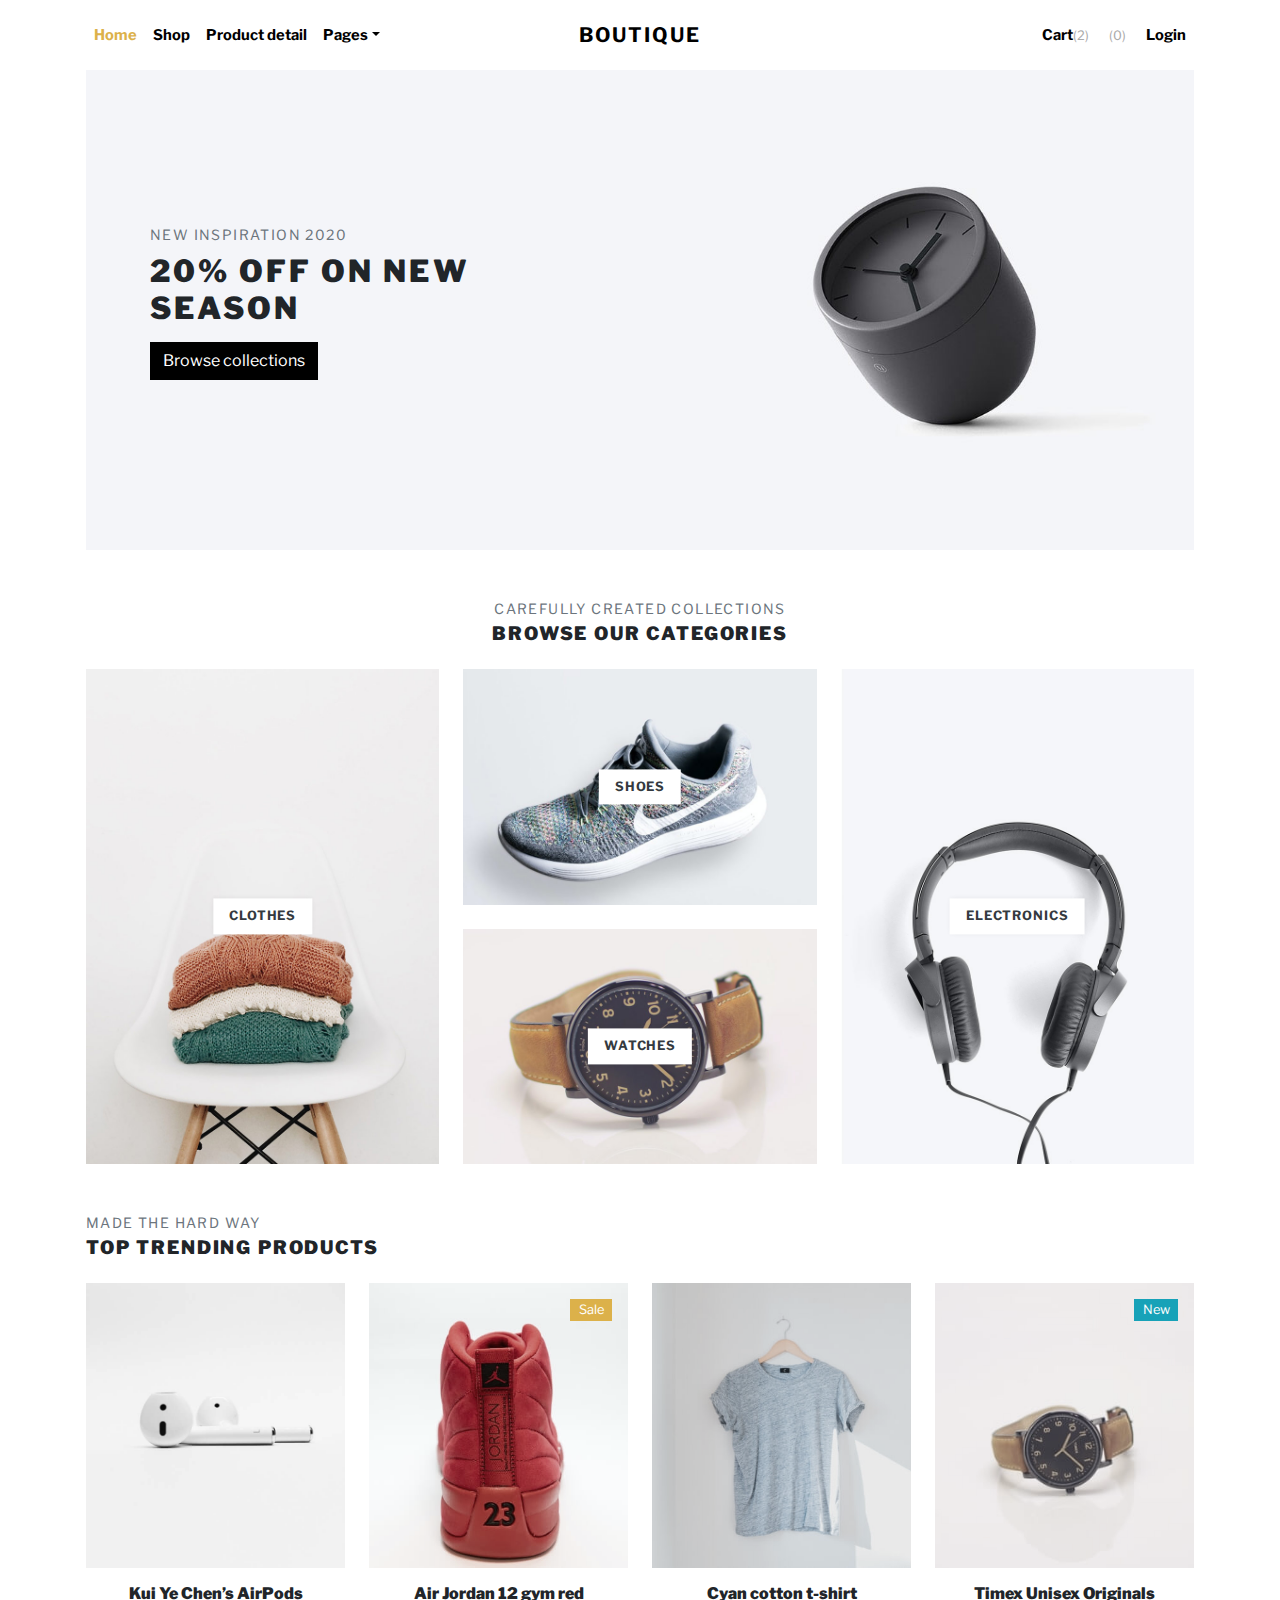
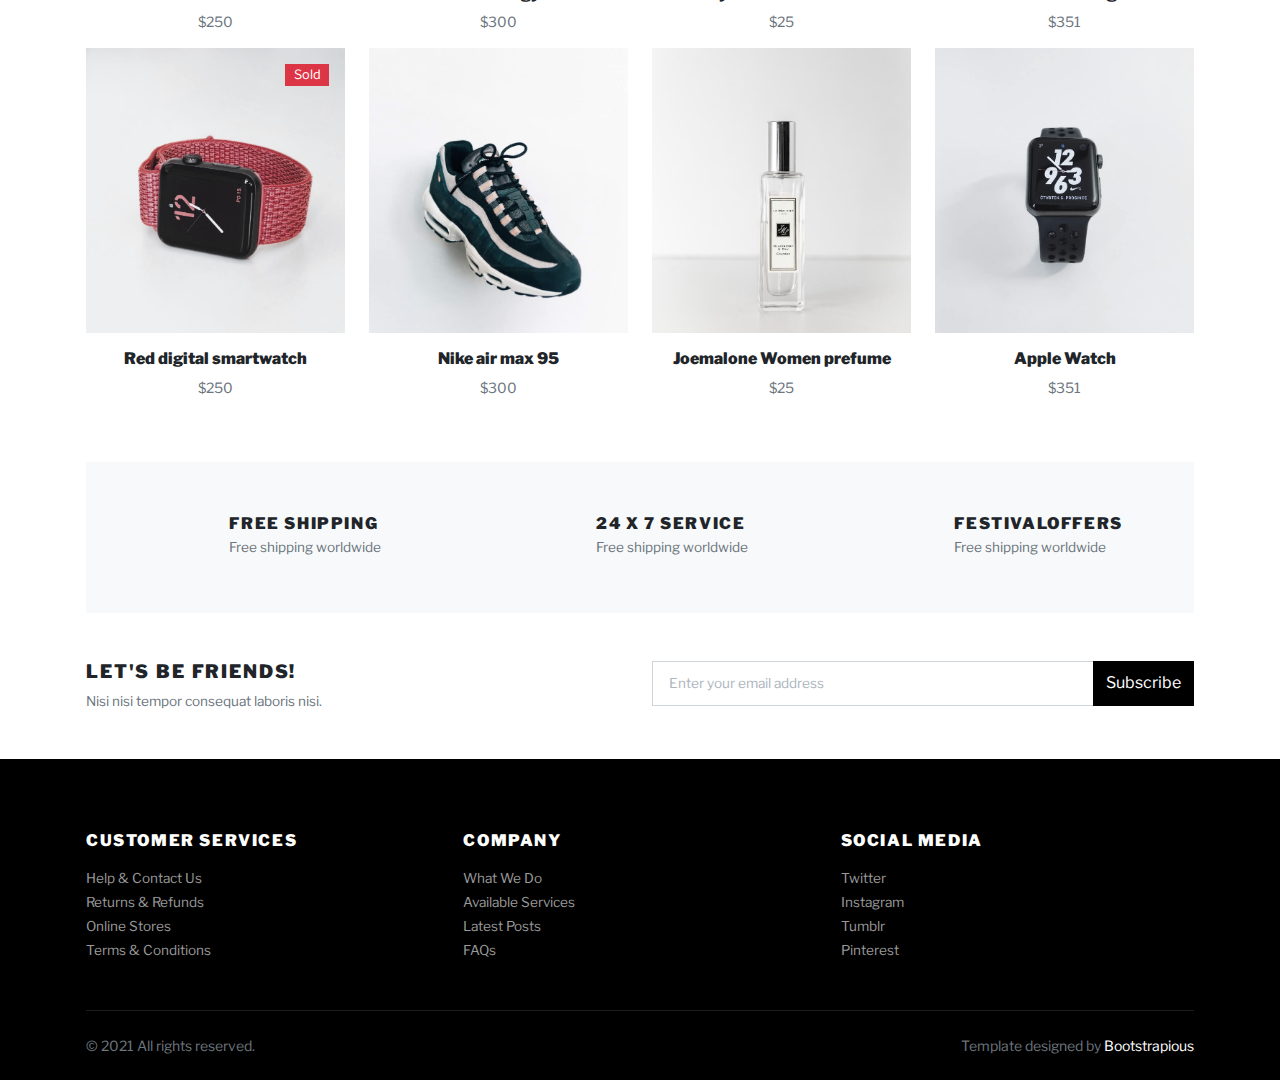
==== Template/distribution/index.html @ 7795108a "add templates" ====
<!DOCTYPE html>
<html>
  <head>
    <meta charset="utf-8">
    <meta http-equiv="X-UA-Compatible" content="IE=edge">
    <title>Boutique | Ecommerce bootstrap template</title>
    <meta name="description" content="">
    <meta name="viewport" content="width=device-width, initial-scale=1">
    <meta name="robots" content="all,follow">
    <!-- gLightbox gallery-->
    <link rel="stylesheet" href="vendor/glightbox/css/glightbox.min.css">
    <!-- Range slider-->
    <link rel="stylesheet" href="vendor/nouislider/nouislider.min.css">
    <!-- Choices CSS-->
    <link rel="stylesheet" href="vendor/choices.js/public/assets/styles/choices.min.css">
    <!-- Swiper slider-->
    <link rel="stylesheet" href="vendor/swiper/swiper-bundle.min.css">
    <!-- Google fonts-->
    <link rel="stylesheet" href="https://fonts.googleapis.com/css2?family=Libre+Franklin:wght@300;400;700&amp;display=swap">
    <link rel="stylesheet" href="https://fonts.googleapis.com/css2?family=Martel+Sans:wght@300;400;800&amp;display=swap">
    <!-- theme stylesheet-->
    <link rel="stylesheet" href="css/style.default.css" id="theme-stylesheet">
    <!-- Custom stylesheet - for your changes-->
    <link rel="stylesheet" href="css/custom.css">
    <!-- Favicon-->
    <link rel="shortcut icon" href="img/favicon.png">
  </head>
  <body>
    <div class="page-holder">
      <!-- navbar-->
      <header class="header bg-white">
        <div class="container px-lg-3">
          <nav class="navbar navbar-expand-lg navbar-light py-3 px-lg-0"><a class="navbar-brand" href="index.html"><span class="fw-bold text-uppercase text-dark">Boutique</span></a>
            <button class="navbar-toggler navbar-toggler-end" type="button" data-bs-toggle="collapse" data-bs-target="#navbarSupportedContent" aria-controls="navbarSupportedContent" aria-expanded="false" aria-label="Toggle navigation"><span class="navbar-toggler-icon"></span></button>
            <div class="collapse navbar-collapse" id="navbarSupportedContent">
              <ul class="navbar-nav me-auto">
                <li class="nav-item">
                  <!-- Link--><a class="nav-link active" href="index.html">Home</a>
                </li>
                <li class="nav-item">
                  <!-- Link--><a class="nav-link" href="shop.html">Shop</a>
                </li>
                <li class="nav-item">
                  <!-- Link--><a class="nav-link" href="detail.html">Product detail</a>
                </li>
                <li class="nav-item dropdown"><a class="nav-link dropdown-toggle" id="pagesDropdown" href="#" data-bs-toggle="dropdown" aria-haspopup="true" aria-expanded="false">Pages</a>
                  <div class="dropdown-menu mt-3 shadow-sm" aria-labelledby="pagesDropdown"><a class="dropdown-item border-0 transition-link" href="index.html">Homepage</a><a class="dropdown-item border-0 transition-link" href="shop.html">Category</a><a class="dropdown-item border-0 transition-link" href="detail.html">Product detail</a><a class="dropdown-item border-0 transition-link" href="cart.html">Shopping cart</a><a class="dropdown-item border-0 transition-link" href="checkout.html">Checkout</a></div>
                </li>
              </ul>
              <ul class="navbar-nav ms-auto">               
                <li class="nav-item"><a class="nav-link" href="cart.html"> <i class="fas fa-dolly-flatbed me-1 text-gray"></i>Cart<small class="text-gray fw-normal">(2)</small></a></li>
                <li class="nav-item"><a class="nav-link" href="#!"> <i class="far fa-heart me-1"></i><small class="text-gray fw-normal"> (0)</small></a></li>
                <li class="nav-item"><a class="nav-link" href="#!"> <i class="fas fa-user me-1 text-gray fw-normal"></i>Login</a></li>
              </ul>
            </div>
          </nav>
        </div>
      </header>
      <!--  Modal -->
      <div class="modal fade" id="productView" tabindex="-1">
        <div class="modal-dialog modal-lg modal-dialog-centered">
          <div class="modal-content overflow-hidden border-0">
            <button class="btn-close p-4 position-absolute top-0 end-0 z-index-20 shadow-0" type="button" data-bs-dismiss="modal" aria-label="Close"></button>
            <div class="modal-body p-0">
              <div class="row align-items-stretch">
                <div class="col-lg-6 p-lg-0"><a class="glightbox product-view d-block h-100 bg-cover bg-center" style="background: url(img/product-5.jpg)" href="img/product-5.jpg" data-gallery="gallery1" data-glightbox="Red digital smartwatch"></a><a class="glightbox d-none" href="img/product-5-alt-1.jpg" data-gallery="gallery1" data-glightbox="Red digital smartwatch"></a><a class="glightbox d-none" href="img/product-5-alt-2.jpg" data-gallery="gallery1" data-glightbox="Red digital smartwatch"></a></div>
                <div class="col-lg-6">
                  <div class="p-4 my-md-4">
                    <ul class="list-inline mb-2">
                      <li class="list-inline-item m-0"><i class="fas fa-star small text-warning"></i></li>
                      <li class="list-inline-item m-0 1"><i class="fas fa-star small text-warning"></i></li>
                      <li class="list-inline-item m-0 2"><i class="fas fa-star small text-warning"></i></li>
                      <li class="list-inline-item m-0 3"><i class="fas fa-star small text-warning"></i></li>
                      <li class="list-inline-item m-0 4"><i class="fas fa-star small text-warning"></i></li>
                    </ul>
                    <h2 class="h4">Red digital smartwatch</h2>
                    <p class="text-muted">$250</p>
                    <p class="text-sm mb-4">Lorem ipsum dolor sit amet, consectetur adipiscing elit. In ut ullamcorper leo, eget euismod orci. Cum sociis natoque penatibus et magnis dis parturient montes nascetur ridiculus mus. Vestibulum ultricies aliquam convallis.</p>
                    <div class="row align-items-stretch mb-4 gx-0">
                      <div class="col-sm-7">
                        <div class="border d-flex align-items-center justify-content-between py-1 px-3"><span class="small text-uppercase text-gray mr-4 no-select">Quantity</span>
                          <div class="quantity">
                            <button class="dec-btn p-0"><i class="fas fa-caret-left"></i></button>
                            <input class="form-control border-0 shadow-0 p-0" type="text" value="1">
                            <button class="inc-btn p-0"><i class="fas fa-caret-right"></i></button>
                          </div>
                        </div>
                      </div>
                      <div class="col-sm-5"><a class="btn btn-dark btn-sm w-100 h-100 d-flex align-items-center justify-content-center px-0" href="cart.html">Add to cart</a></div>
                    </div><a class="btn btn-link text-dark text-decoration-none p-0" href="#!"><i class="far fa-heart me-2"></i>Add to wish list</a>
                  </div>
                </div>
              </div>
            </div>
          </div>
        </div>
      </div>
      <!-- HERO SECTION-->
      <div class="container">
        <section class="hero pb-3 bg-cover bg-center d-flex align-items-center" style="background: url(img/hero-banner-alt.jpg)">
          <div class="container py-5">
            <div class="row px-4 px-lg-5">
              <div class="col-lg-6">
                <p class="text-muted small text-uppercase mb-2">New Inspiration 2020</p>
                <h1 class="h2 text-uppercase mb-3">20% off on new season</h1><a class="btn btn-dark" href="shop.html">Browse collections</a>
              </div>
            </div>
          </div>
        </section>
        <!-- CATEGORIES SECTION-->
        <section class="pt-5">
          <header class="text-center">
            <p class="small text-muted small text-uppercase mb-1">Carefully created collections</p>
            <h2 class="h5 text-uppercase mb-4">Browse our categories</h2>
          </header>
          <div class="row">
            <div class="col-md-4"><a class="category-item" href="shop.html"><img class="img-fluid" src="img/cat-img-1.jpg" alt=""/><strong class="category-item-title">Clothes</strong></a>
            </div>
            <div class="col-md-4"><a class="category-item mb-4" href="shop.html"><img class="img-fluid" src="img/cat-img-2.jpg" alt=""/><strong class="category-item-title">Shoes</strong></a><a class="category-item" href="shop.html"><img class="img-fluid" src="img/cat-img-3.jpg" alt=""/><strong class="category-item-title">Watches</strong></a>
            </div>
            <div class="col-md-4"><a class="category-item" href="shop.html"><img class="img-fluid" src="img/cat-img-4.jpg" alt=""/><strong class="category-item-title">Electronics</strong></a>
            </div>
          </div>
        </section>
        <!-- TRENDING PRODUCTS-->
        <section class="py-5">
          <header>
            <p class="small text-muted small text-uppercase mb-1">Made the hard way</p>
            <h2 class="h5 text-uppercase mb-4">Top trending products</h2>
          </header>
          <div class="row">
            <!-- PRODUCT-->
            <div class="col-xl-3 col-lg-4 col-sm-6">
              <div class="product text-center">
                <div class="position-relative mb-3">
                  <div class="badge text-white bg-"></div><a class="d-block" href="detail.html"><img class="img-fluid w-100" src="img/product-1.jpg" alt="..."></a>
                  <div class="product-overlay">
                    <ul class="mb-0 list-inline">
                      <li class="list-inline-item m-0 p-0"><a class="btn btn-sm btn-outline-dark" href="#!"><i class="far fa-heart"></i></a></li>
                      <li class="list-inline-item m-0 p-0"><a class="btn btn-sm btn-dark" href="cart.html">Add to cart</a></li>
                      <li class="list-inline-item me-0"><a class="btn btn-sm btn-outline-dark" href="#productView" data-bs-toggle="modal"><i class="fas fa-expand"></i></a></li>
                    </ul>
                  </div>
                </div>
                <h6> <a class="reset-anchor" href="detail.html">Kui Ye Chen’s AirPods</a></h6>
                <p class="small text-muted">$250</p>
              </div>
            </div>
            <!-- PRODUCT-->
            <div class="col-xl-3 col-lg-4 col-sm-6">
              <div class="product text-center">
                <div class="position-relative mb-3">
                  <div class="badge text-white bg-primary">Sale</div><a class="d-block" href="detail.html"><img class="img-fluid w-100" src="img/product-2.jpg" alt="..."></a>
                  <div class="product-overlay">
                    <ul class="mb-0 list-inline">
                      <li class="list-inline-item m-0 p-0"><a class="btn btn-sm btn-outline-dark" href="#!"><i class="far fa-heart"></i></a></li>
                      <li class="list-inline-item m-0 p-0"><a class="btn btn-sm btn-dark" href="cart.html">Add to cart</a></li>
                      <li class="list-inline-item me-0"><a class="btn btn-sm btn-outline-dark" href="#productView" data-bs-toggle="modal"><i class="fas fa-expand"></i></a></li>
                    </ul>
                  </div>
                </div>
                <h6> <a class="reset-anchor" href="detail.html">Air Jordan 12 gym red</a></h6>
                <p class="small text-muted">$300</p>
              </div>
            </div>
            <!-- PRODUCT-->
            <div class="col-xl-3 col-lg-4 col-sm-6">
              <div class="product text-center">
                <div class="position-relative mb-3">
                  <div class="badge text-white bg-"></div><a class="d-block" href="detail.html"><img class="img-fluid w-100" src="img/product-3.jpg" alt="..."></a>
                  <div class="product-overlay">
                    <ul class="mb-0 list-inline">
                      <li class="list-inline-item m-0 p-0"><a class="btn btn-sm btn-outline-dark" href="#!"><i class="far fa-heart"></i></a></li>
                      <li class="list-inline-item m-0 p-0"><a class="btn btn-sm btn-dark" href="cart.html">Add to cart</a></li>
                      <li class="list-inline-item me-0"><a class="btn btn-sm btn-outline-dark" href="#productView" data-bs-toggle="modal"><i class="fas fa-expand"></i></a></li>
                    </ul>
                  </div>
                </div>
                <h6> <a class="reset-anchor" href="detail.html">Cyan cotton t-shirt</a></h6>
                <p class="small text-muted">$25</p>
              </div>
            </div>
            <!-- PRODUCT-->
            <div class="col-xl-3 col-lg-4 col-sm-6">
              <div class="product text-center">
                <div class="position-relative mb-3">
                  <div class="badge text-white bg-info">New</div><a class="d-block" href="detail.html"><img class="img-fluid w-100" src="img/product-4.jpg" alt="..."></a>
                  <div class="product-overlay">
                    <ul class="mb-0 list-inline">
                      <li class="list-inline-item m-0 p-0"><a class="btn btn-sm btn-outline-dark" href="#!"><i class="far fa-heart"></i></a></li>
                      <li class="list-inline-item m-0 p-0"><a class="btn btn-sm btn-dark" href="cart.html">Add to cart</a></li>
                      <li class="list-inline-item me-0"><a class="btn btn-sm btn-outline-dark" href="#productView" data-bs-toggle="modal"><i class="fas fa-expand"></i></a></li>
                    </ul>
                  </div>
                </div>
                <h6> <a class="reset-anchor" href="detail.html">Timex Unisex Originals</a></h6>
                <p class="small text-muted">$351</p>
              </div>
            </div>
            <!-- PRODUCT-->
            <div class="col-xl-3 col-lg-4 col-sm-6">
              <div class="product text-center">
                <div class="position-relative mb-3">
                  <div class="badge text-white bg-danger">Sold</div><a class="d-block" href="detail.html"><img class="img-fluid w-100" src="img/product-5.jpg" alt="..."></a>
                  <div class="product-overlay">
                    <ul class="mb-0 list-inline">
                      <li class="list-inline-item m-0 p-0"><a class="btn btn-sm btn-outline-dark" href="#!"><i class="far fa-heart"></i></a></li>
                      <li class="list-inline-item m-0 p-0"><a class="btn btn-sm btn-dark" href="cart.html">Add to cart</a></li>
                      <li class="list-inline-item me-0"><a class="btn btn-sm btn-outline-dark" href="#productView" data-bs-toggle="modal"><i class="fas fa-expand"></i></a></li>
                    </ul>
                  </div>
                </div>
                <h6> <a class="reset-anchor" href="detail.html">Red digital smartwatch</a></h6>
                <p class="small text-muted">$250</p>
              </div>
            </div>
            <!-- PRODUCT-->
            <div class="col-xl-3 col-lg-4 col-sm-6">
              <div class="product text-center">
                <div class="position-relative mb-3">
                  <div class="badge text-white bg-"></div><a class="d-block" href="detail.html"><img class="img-fluid w-100" src="img/product-6.jpg" alt="..."></a>
                  <div class="product-overlay">
                    <ul class="mb-0 list-inline">
                      <li class="list-inline-item m-0 p-0"><a class="btn btn-sm btn-outline-dark" href="#!"><i class="far fa-heart"></i></a></li>
                      <li class="list-inline-item m-0 p-0"><a class="btn btn-sm btn-dark" href="cart.html">Add to cart</a></li>
                      <li class="list-inline-item me-0"><a class="btn btn-sm btn-outline-dark" href="#productView" data-bs-toggle="modal"><i class="fas fa-expand"></i></a></li>
                    </ul>
                  </div>
                </div>
                <h6> <a class="reset-anchor" href="detail.html">Nike air max 95</a></h6>
                <p class="small text-muted">$300</p>
              </div>
            </div>
            <!-- PRODUCT-->
            <div class="col-xl-3 col-lg-4 col-sm-6">
              <div class="product text-center">
                <div class="position-relative mb-3">
                  <div class="badge text-white bg-"></div><a class="d-block" href="detail.html"><img class="img-fluid w-100" src="img/product-7.jpg" alt="..."></a>
                  <div class="product-overlay">
                    <ul class="mb-0 list-inline">
                      <li class="list-inline-item m-0 p-0"><a class="btn btn-sm btn-outline-dark" href="#!"><i class="far fa-heart"></i></a></li>
                      <li class="list-inline-item m-0 p-0"><a class="btn btn-sm btn-dark" href="cart.html">Add to cart</a></li>
                      <li class="list-inline-item me-0"><a class="btn btn-sm btn-outline-dark" href="#productView" data-bs-toggle="modal"><i class="fas fa-expand"></i></a></li>
                    </ul>
                  </div>
                </div>
                <h6> <a class="reset-anchor" href="detail.html">Joemalone Women prefume</a></h6>
                <p class="small text-muted">$25</p>
              </div>
            </div>
            <!-- PRODUCT-->
            <div class="col-xl-3 col-lg-4 col-sm-6">
              <div class="product text-center">
                <div class="position-relative mb-3">
                  <div class="badge text-white bg-"></div><a class="d-block" href="detail.html"><img class="img-fluid w-100" src="img/product-8.jpg" alt="..."></a>
                  <div class="product-overlay">
                    <ul class="mb-0 list-inline">
                      <li class="list-inline-item m-0 p-0"><a class="btn btn-sm btn-outline-dark" href="#!"><i class="far fa-heart"></i></a></li>
                      <li class="list-inline-item m-0 p-0"><a class="btn btn-sm btn-dark" href="cart.html">Add to cart</a></li>
                      <li class="list-inline-item me-0"><a class="btn btn-sm btn-outline-dark" href="#productView" data-bs-toggle="modal"><i class="fas fa-expand"></i></a></li>
                    </ul>
                  </div>
                </div>
                <h6> <a class="reset-anchor" href="detail.html">Apple Watch</a></h6>
                <p class="small text-muted">$351</p>
              </div>
            </div>
          </div>
        </section>
        <!-- SERVICES-->
        <section class="py-5 bg-light">
          <div class="container">
            <div class="row text-center gy-3">
              <div class="col-lg-4">
                <div class="d-inline-block">
                  <div class="d-flex align-items-end">
                    <svg class="svg-icon svg-icon-big svg-icon-light">
                      <use xlink:href="#delivery-time-1"> </use>
                    </svg>
                    <div class="text-start ms-3">
                      <h6 class="text-uppercase mb-1">Free shipping</h6>
                      <p class="text-sm mb-0 text-muted">Free shipping worldwide</p>
                    </div>
                  </div>
                </div>
              </div>
              <div class="col-lg-4">
                <div class="d-inline-block">
                  <div class="d-flex align-items-end">
                    <svg class="svg-icon svg-icon-big svg-icon-light">
                      <use xlink:href="#helpline-24h-1"> </use>
                    </svg>
                    <div class="text-start ms-3">
                      <h6 class="text-uppercase mb-1">24 x 7 service</h6>
                      <p class="text-sm mb-0 text-muted">Free shipping worldwide</p>
                    </div>
                  </div>
                </div>
              </div>
              <div class="col-lg-4">
                <div class="d-inline-block">
                  <div class="d-flex align-items-end">
                    <svg class="svg-icon svg-icon-big svg-icon-light">
                      <use xlink:href="#label-tag-1"> </use>
                    </svg>
                    <div class="text-start ms-3">
                      <h6 class="text-uppercase mb-1">Festivaloffers</h6>
                      <p class="text-sm mb-0 text-muted">Free shipping worldwide</p>
                    </div>
                  </div>
                </div>
              </div>
            </div>
          </div>
        </section>
        <!-- NEWSLETTER-->
        <section class="py-5">
          <div class="container p-0">
            <div class="row gy-3">
              <div class="col-lg-6">
                <h5 class="text-uppercase">Let's be friends!</h5>
                <p class="text-sm text-muted mb-0">Nisi nisi tempor consequat laboris nisi.</p>
              </div>
              <div class="col-lg-6">
                <form action="#">
                  <div class="input-group">
                    <input class="form-control form-control-lg" type="email" placeholder="Enter your email address" aria-describedby="button-addon2">
                    <button class="btn btn-dark" id="button-addon2" type="submit">Subscribe</button>
                  </div>
                </form>
              </div>
            </div>
          </div>
        </section>
      </div>
      <footer class="bg-dark text-white">
        <div class="container py-4">
          <div class="row py-5">
            <div class="col-md-4 mb-3 mb-md-0">
              <h6 class="text-uppercase mb-3">Customer services</h6>
              <ul class="list-unstyled mb-0">
                <li><a class="footer-link" href="#!">Help &amp; Contact Us</a></li>
                <li><a class="footer-link" href="#!">Returns &amp; Refunds</a></li>
                <li><a class="footer-link" href="#!">Online Stores</a></li>
                <li><a class="footer-link" href="#!">Terms &amp; Conditions</a></li>
              </ul>
            </div>
            <div class="col-md-4 mb-3 mb-md-0">
              <h6 class="text-uppercase mb-3">Company</h6>
              <ul class="list-unstyled mb-0">
                <li><a class="footer-link" href="#!">What We Do</a></li>
                <li><a class="footer-link" href="#!">Available Services</a></li>
                <li><a class="footer-link" href="#!">Latest Posts</a></li>
                <li><a class="footer-link" href="#!">FAQs</a></li>
              </ul>
            </div>
            <div class="col-md-4">
              <h6 class="text-uppercase mb-3">Social media</h6>
              <ul class="list-unstyled mb-0">
                <li><a class="footer-link" href="#!">Twitter</a></li>
                <li><a class="footer-link" href="#!">Instagram</a></li>
                <li><a class="footer-link" href="#!">Tumblr</a></li>
                <li><a class="footer-link" href="#!">Pinterest</a></li>
              </ul>
            </div>
          </div>
          <div class="border-top pt-4" style="border-color: #1d1d1d !important">
            <div class="row">
              <div class="col-md-6 text-center text-md-start">
                <p class="small text-muted mb-0">&copy; 2021 All rights reserved.</p>
              </div>
              <div class="col-md-6 text-center text-md-end">
                <p class="small text-muted mb-0">Template designed by <a class="text-white reset-anchor" href="https://bootstrapious.com/p/boutique-bootstrap-e-commerce-template">Bootstrapious</a></p>
                <!-- If you want to remove the backlink, please purchase the Attribution-Free License. See details in readme.txt or license.txt. Thanks!-->
              </div>
            </div>
          </div>
        </div>
      </footer>
      <!-- JavaScript files-->
      <script src="vendor/bootstrap/js/bootstrap.bundle.min.js"></script>
      <script src="vendor/glightbox/js/glightbox.min.js"></script>
      <script src="vendor/nouislider/nouislider.min.js"></script>
      <script src="vendor/swiper/swiper-bundle.min.js"></script>
      <script src="vendor/choices.js/public/assets/scripts/choices.min.js"></script>
      <script src="js/front.js"></script>
      <script>
        // ------------------------------------------------------- //
        //   Inject SVG Sprite - 
        //   see more here 
        //   https://css-tricks.com/ajaxing-svg-sprite/
        // ------------------------------------------------------ //
        function injectSvgSprite(path) {
        
            var ajax = new XMLHttpRequest();
            ajax.open("GET", path, true);
            ajax.send();
            ajax.onload = function(e) {
            var div = document.createElement("div");
            div.className = 'd-none';
            div.innerHTML = ajax.responseText;
            document.body.insertBefore(div, document.body.childNodes[0]);
            }
        }
        // this is set to BootstrapTemple website as you cannot 
        // inject local SVG sprite (using only 'icons/orion-svg-sprite.svg' path)
        // while using file:// protocol
        // pls don't forget to change to your domain :)
        injectSvgSprite('https://bootstraptemple.com/files/icons/orion-svg-sprite.svg'); 
        
      </script>
      <!-- FontAwesome CSS - loading as last, so it doesn't block rendering-->
      <link rel="stylesheet" href="https://use.fontawesome.com/releases/v5.7.1/css/all.css" integrity="sha384-fnmOCqbTlWIlj8LyTjo7mOUStjsKC4pOpQbqyi7RrhN7udi9RwhKkMHpvLbHG9Sr" crossorigin="anonymous">
    </div>
  </body>
</html>
---- Template/distribution/vendor/nouislider/nouislider.min.css ----
.noUi-target,.noUi-target *{-webkit-touch-callout:none;-webkit-tap-highlight-color:transparent;-webkit-user-select:none;-ms-touch-action:none;touch-action:none;-ms-user-select:none;-moz-user-select:none;user-select:none;-moz-box-sizing:border-box;box-sizing:border-box}.noUi-target{position:relative}.noUi-base,.noUi-connects{width:100%;height:100%;position:relative;z-index:1}.noUi-connects{overflow:hidden;z-index:0}.noUi-connect,.noUi-origin{will-change:transform;position:absolute;z-index:1;top:0;right:0;height:100%;width:100%;-ms-transform-origin:0 0;-webkit-transform-origin:0 0;-webkit-transform-style:preserve-3d;transform-origin:0 0;transform-style:flat}.noUi-txt-dir-rtl.noUi-horizontal .noUi-origin{left:0;right:auto}.noUi-vertical .noUi-origin{top:-100%;width:0}.noUi-horizontal .noUi-origin{height:0}.noUi-handle{-webkit-backface-visibility:hidden;backface-visibility:hidden;position:absolute}.noUi-touch-area{height:100%;width:100%}.noUi-state-tap .noUi-connect,.noUi-state-tap .noUi-origin{-webkit-transition:transform .3s;transition:transform .3s}.noUi-state-drag *{cursor:inherit!important}.noUi-horizontal{height:18px}.noUi-horizontal .noUi-handle{width:34px;height:28px;right:-17px;top:-6px}.noUi-vertical{width:18px}.noUi-vertical .noUi-handle{width:28px;height:34px;right:-6px;bottom:-17px}.noUi-txt-dir-rtl.noUi-horizontal .noUi-handle{left:-17px;right:auto}.noUi-target{background:#FAFAFA;border-radius:4px;border:1px solid #D3D3D3;box-shadow:inset 0 1px 1px #F0F0F0,0 3px 6px -5px #BBB}.noUi-connects{border-radius:3px}.noUi-connect{background:#3FB8AF}.noUi-draggable{cursor:ew-resize}.noUi-vertical .noUi-draggable{cursor:ns-resize}.noUi-handle{border:1px solid #D9D9D9;border-radius:3px;background:#FFF;cursor:default;box-shadow:inset 0 0 1px #FFF,inset 0 1px 7px #EBEBEB,0 3px 6px -3px #BBB}.noUi-active{box-shadow:inset 0 0 1px #FFF,inset 0 1px 7px #DDD,0 3px 6px -3px #BBB}.noUi-handle:after,.noUi-handle:before{content:"";display:block;position:absolute;height:14px;width:1px;background:#E8E7E6;left:14px;top:6px}.noUi-handle:after{left:17px}.noUi-vertical .noUi-handle:after,.noUi-vertical .noUi-handle:before{width:14px;height:1px;left:6px;top:14px}.noUi-vertical .noUi-handle:after{top:17px}[disabled] .noUi-connect{background:#B8B8B8}[disabled] .noUi-handle,[disabled].noUi-handle,[disabled].noUi-target{cursor:not-allowed}.noUi-pips,.noUi-pips *{-moz-box-sizing:border-box;box-sizing:border-box}.noUi-pips{position:absolute;color:#999}.noUi-value{position:absolute;white-space:nowrap;text-align:center}.noUi-value-sub{color:#ccc;font-size:10px}.noUi-marker{position:absolute;background:#CCC}.noUi-marker-sub{background:#AAA}.noUi-marker-large{background:#AAA}.noUi-pips-horizontal{padding:10px 0;height:80px;top:100%;left:0;width:100%}.noUi-value-horizontal{-webkit-transform:translate(-50%,50%);transform:translate(-50%,50%)}.noUi-rtl .noUi-value-horizontal{-webkit-transform:translate(50%,50%);transform:translate(50%,50%)}.noUi-marker-horizontal.noUi-marker{margin-left:-1px;width:2px;height:5px}.noUi-marker-horizontal.noUi-marker-sub{height:10px}.noUi-marker-horizontal.noUi-marker-large{height:15px}.noUi-pips-vertical{padding:0 10px;height:100%;top:0;left:100%}.noUi-value-vertical{-webkit-transform:translate(0,-50%);transform:translate(0,-50%);padding-left:25px}.noUi-rtl .noUi-value-vertical{-webkit-transform:translate(0,50%);transform:translate(0,50%)}.noUi-marker-vertical.noUi-marker{width:5px;height:2px;margin-top:-1px}.noUi-marker-vertical.noUi-marker-sub{width:10px}.noUi-marker-vertical.noUi-marker-large{width:15px}.noUi-tooltip{display:block;position:absolute;border:1px solid #D9D9D9;border-radius:3px;background:#fff;color:#000;padding:5px;text-align:center;white-space:nowrap}.noUi-horizontal .noUi-tooltip{-webkit-transform:translate(-50%,0);transform:translate(-50%,0);left:50%;bottom:120%}.noUi-vertical .noUi-tooltip{-webkit-transform:translate(0,-50%);transform:translate(0,-50%);top:50%;right:120%}.noUi-horizontal .noUi-origin>.noUi-tooltip{-webkit-transform:translate(50%,0);transform:translate(50%,0);left:auto;bottom:10px}.noUi-vertical .noUi-origin>.noUi-tooltip{-webkit-transform:translate(0,-18px);transform:translate(0,-18px);top:auto;right:28px}
---- Template/distribution/vendor/choices.js/public/assets/styles/choices.min.css ----
.choices{position:relative;margin-bottom:24px;font-size:16px}.choices:focus{outline:0}.choices:last-child{margin-bottom:0}.choices.is-disabled .choices__inner,.choices.is-disabled .choices__input{background-color:#eaeaea;cursor:not-allowed;-webkit-user-select:none;-ms-user-select:none;user-select:none}.choices.is-disabled .choices__item{cursor:not-allowed}.choices [hidden]{display:none!important}.choices[data-type*=select-one]{cursor:pointer}.choices[data-type*=select-one] .choices__inner{padding-bottom:7.5px}.choices[data-type*=select-one] .choices__input{display:block;width:100%;padding:10px;border-bottom:1px solid #ddd;background-color:#fff;margin:0}.choices[data-type*=select-one] .choices__button{background-image:url([data-uri]);padding:0;background-size:8px;position:absolute;top:50%;right:0;margin-top:-10px;margin-right:25px;height:20px;width:20px;border-radius:10em;opacity:.5}.choices[data-type*=select-one] .choices__button:focus,.choices[data-type*=select-one] .choices__button:hover{opacity:1}.choices[data-type*=select-one] .choices__button:focus{box-shadow:0 0 0 2px #00bcd4}.choices[data-type*=select-one] .choices__item[data-value=''] .choices__button{display:none}.choices[data-type*=select-one]:after{content:'';height:0;width:0;border-style:solid;border-color:#333 transparent transparent;border-width:5px;position:absolute;right:11.5px;top:50%;margin-top:-2.5px;pointer-events:none}.choices[data-type*=select-one].is-open:after{border-color:transparent transparent #333;margin-top:-7.5px}.choices[data-type*=select-one][dir=rtl]:after{left:11.5px;right:auto}.choices[data-type*=select-one][dir=rtl] .choices__button{right:auto;left:0;margin-left:25px;margin-right:0}.choices[data-type*=select-multiple] .choices__inner,.choices[data-type*=text] .choices__inner{cursor:text}.choices[data-type*=select-multiple] .choices__button,.choices[data-type*=text] .choices__button{position:relative;display:inline-block;margin:0 -4px 0 8px;padding-left:16px;border-left:1px solid #008fa1;background-image:url([data-uri]);background-size:8px;width:8px;line-height:1;opacity:.75;border-radius:0}.choices[data-type*=select-multiple] .choices__button:focus,.choices[data-type*=select-multiple] .choices__button:hover,.choices[data-type*=text] .choices__button:focus,.choices[data-type*=text] .choices__button:hover{opacity:1}.choices__inner{display:inline-block;vertical-align:top;width:100%;background-color:#f9f9f9;padding:7.5px 7.5px 3.75px;border:1px solid #ddd;border-radius:2.5px;font-size:14px;min-height:44px;overflow:hidden}.is-focused .choices__inner,.is-open .choices__inner{border-color:#b7b7b7}.is-open .choices__inner{border-radius:2.5px 2.5px 0 0}.is-flipped.is-open .choices__inner{border-radius:0 0 2.5px 2.5px}.choices__list{margin:0;padding-left:0;list-style:none}.choices__list--single{display:inline-block;padding:4px 16px 4px 4px;width:100%}[dir=rtl] .choices__list--single{padding-right:4px;padding-left:16px}.choices__list--single .choices__item{width:100%}.choices__list--multiple{display:inline}.choices__list--multiple .choices__item{display:inline-block;vertical-align:middle;border-radius:20px;padding:4px 10px;font-size:12px;font-weight:500;margin-right:3.75px;margin-bottom:3.75px;background-color:#00bcd4;border:1px solid #00a5bb;color:#fff;word-break:break-all;box-sizing:border-box}.choices__list--multiple .choices__item[data-deletable]{padding-right:5px}[dir=rtl] .choices__list--multiple .choices__item{margin-right:0;margin-left:3.75px}.choices__list--multiple .choices__item.is-highlighted{background-color:#00a5bb;border:1px solid #008fa1}.is-disabled .choices__list--multiple .choices__item{background-color:#aaa;border:1px solid #919191}.choices__list--dropdown{visibility:hidden;z-index:1;position:absolute;width:100%;background-color:#fff;border:1px solid #ddd;top:100%;margin-top:-1px;border-bottom-left-radius:2.5px;border-bottom-right-radius:2.5px;overflow:hidden;word-break:break-all;will-change:visibility}.choices__list--dropdown.is-active{visibility:visible}.is-open .choices__list--dropdown{border-color:#b7b7b7}.is-flipped .choices__list--dropdown{top:auto;bottom:100%;margin-top:0;margin-bottom:-1px;border-radius:.25rem .25rem 0 0}.choices__list--dropdown .choices__list{position:relative;max-height:300px;overflow:auto;-webkit-overflow-scrolling:touch;will-change:scroll-position}.choices__list--dropdown .choices__item{position:relative;padding:10px;font-size:14px}[dir=rtl] .choices__list--dropdown .choices__item{text-align:right}@media (min-width:640px){.choices__list--dropdown .choices__item--selectable{padding-right:100px}.choices__list--dropdown .choices__item--selectable:after{content:attr(data-select-text);font-size:12px;opacity:0;position:absolute;right:10px;top:50%;transform:translateY(-50%)}[dir=rtl] .choices__list--dropdown .choices__item--selectable{text-align:right;padding-left:100px;padding-right:10px}[dir=rtl] .choices__list--dropdown .choices__item--selectable:after{right:auto;left:10px}}.choices__list--dropdown .choices__item--selectable.is-highlighted{background-color:#f2f2f2}.choices__list--dropdown .choices__item--selectable.is-highlighted:after{opacity:.5}.choices__item{cursor:default}.choices__item--selectable{cursor:pointer}.choices__item--disabled{cursor:not-allowed;-webkit-user-select:none;-ms-user-select:none;user-select:none;opacity:.5}.choices__heading{font-weight:600;font-size:12px;padding:10px;border-bottom:1px solid #f7f7f7;color:gray}.choices__button{text-indent:-9999px;-webkit-appearance:none;-moz-appearance:none;appearance:none;border:0;background-color:transparent;background-repeat:no-repeat;background-position:center;cursor:pointer}.choices__button:focus,.choices__input:focus{outline:0}.choices__input{display:inline-block;vertical-align:baseline;background-color:#f9f9f9;font-size:14px;margin-bottom:5px;border:0;border-radius:0;max-width:100%;padding:4px 0 4px 2px}[dir=rtl] .choices__input{padding-right:2px;padding-left:0}.choices__placeholder{opacity:.5}
---- Template/distribution/css/style.default.css ----
/*
=========================================
=========================================

   Boutique | Ecommerce bootstrap template

=========================================
========================================= */
/*!
 * Bootstrap v5.1.3 (https://getbootstrap.com/)
 * Copyright 2011-2021 The Bootstrap Authors
 * Copyright 2011-2021 Twitter, Inc.
 * Licensed under MIT (https://github.com/twbs/bootstrap/blob/main/LICENSE)
 */
:root {
  --bs-blue: #0d6efd;
  --bs-indigo: #6610f2;
  --bs-purple: #6f42c1;
  --bs-pink: #d63384;
  --bs-red: #dc3545;
  --bs-orange: #fd7e14;
  --bs-yellow: #ffc107;
  --bs-green: #28a745;
  --bs-teal: #20c997;
  --bs-cyan: #17a2b8;
  --bs-white: #fff;
  --bs-gray: #6c757d;
  --bs-gray-dark: #343a40;
  --bs-gray-100: #f8f9fa;
  --bs-gray-200: #e9ecef;
  --bs-gray-300: #dee2e6;
  --bs-gray-400: #ced4da;
  --bs-gray-500: #adb5bd;
  --bs-gray-600: #6c757d;
  --bs-gray-700: #495057;
  --bs-gray-800: #343a40;
  --bs-gray-900: #212529;
  --bs-primary: #dcb14a;
  --bs-secondary: #6c757d;
  --bs-success: #28a745;
  --bs-info: #17a2b8;
  --bs-warning: #ffc107;
  --bs-danger: #dc3545;
  --bs-light: #f8f9fa;
  --bs-dark: #000;
  --bs-primary-rgb: 220, 177, 74;
  --bs-secondary-rgb: 108, 117, 125;
  --bs-success-rgb: 40, 167, 69;
  --bs-info-rgb: 23, 162, 184;
  --bs-warning-rgb: 255, 193, 7;
  --bs-danger-rgb: 220, 53, 69;
  --bs-light-rgb: 248, 249, 250;
  --bs-dark-rgb: 0, 0, 0;
  --bs-white-rgb: 255, 255, 255;
  --bs-black-rgb: 0, 0, 0;
  --bs-body-color-rgb: 33, 37, 41;
  --bs-body-bg-rgb: 255, 255, 255;
  --bs-font-sans-serif: "Libre Franklin", sans-serif;
  --bs-font-monospace: SFMono-Regular, Menlo, Monaco, Consolas, "Liberation Mono", "Courier New", monospace;
  --bs-gradient: linear-gradient(180deg, rgba(255, 255, 255, 0.15), rgba(255, 255, 255, 0));
  --bs-body-font-family: var(--bs-font-sans-serif);
  --bs-body-font-size: 1rem;
  --bs-body-font-weight: 400;
  --bs-body-line-height: 1.5;
  --bs-body-color: #212529;
  --bs-body-bg: #fff;
}

*,
*::before,
*::after {
  box-sizing: border-box;
}

@media (prefers-reduced-motion: no-preference) {
  :root {
    scroll-behavior: smooth;
  }
}

body {
  margin: 0;
  font-family: var(--bs-body-font-family);
  font-size: var(--bs-body-font-size);
  font-weight: var(--bs-body-font-weight);
  line-height: var(--bs-body-line-height);
  color: var(--bs-body-color);
  text-align: var(--bs-body-text-align);
  background-color: var(--bs-body-bg);
  -webkit-text-size-adjust: 100%;
  -webkit-tap-highlight-color: rgba(0, 0, 0, 0);
}

hr {
  margin: 1rem 0;
  color: inherit;
  background-color: currentColor;
  border: 0;
  opacity: 0.25;
}

hr:not([size]) {
  height: 1px;
}

h1, .h1, h2, .h2, h3, .h3, h4, .h4, h5, .h5, h6, .h6 {
  margin-top: 0;
  margin-bottom: 0.5rem;
  font-weight: 900;
  line-height: 1.2;
}

h1, .h1 {
  font-size: calc(1.345rem + 1.14vw);
}

@media (min-width: 1200px) {
  h1, .h1 {
    font-size: 2.2rem;
  }
}

h2, .h2 {
  font-size: calc(1.315rem + 0.78vw);
}

@media (min-width: 1200px) {
  h2, .h2 {
    font-size: 1.9rem;
  }
}

h3, .h3 {
  font-size: calc(1.29rem + 0.48vw);
}

@media (min-width: 1200px) {
  h3, .h3 {
    font-size: 1.65rem;
  }
}

h4, .h4 {
  font-size: calc(1.265rem + 0.18vw);
}

@media (min-width: 1200px) {
  h4, .h4 {
    font-size: 1.4rem;
  }
}

h5, .h5 {
  font-size: 1.15rem;
}

h6, .h6 {
  font-size: 1rem;
}

p {
  margin-top: 0;
  margin-bottom: 1rem;
}

abbr[title],
abbr[data-bs-original-title] {
  -webkit-text-decoration: underline dotted;
  text-decoration: underline dotted;
  cursor: help;
  -webkit-text-decoration-skip-ink: none;
  text-decoration-skip-ink: none;
}

address {
  margin-bottom: 1rem;
  font-style: normal;
  line-height: inherit;
}

ol,
ul {
  padding-left: 2rem;
}

ol,
ul,
dl {
  margin-top: 0;
  margin-bottom: 1rem;
}

ol ol,
ul ul,
ol ul,
ul ol {
  margin-bottom: 0;
}

dt {
  font-weight: 700;
}

dd {
  margin-bottom: .5rem;
  margin-left: 0;
}

blockquote {
  margin: 0 0 1rem;
}

b,
strong {
  font-weight: bolder;
}

small, .small {
  font-size: 0.875em;
}

mark, .mark {
  padding: 0.2em;
  background-color: #fcf8e3;
}

sub,
sup {
  position: relative;
  font-size: 0.75em;
  line-height: 0;
  vertical-align: baseline;
}

sub {
  bottom: -.25em;
}

sup {
  top: -.5em;
}

a {
  color: #dcb14a;
  text-decoration: underline;
}

a:hover {
  color: #b68b23;
}

a:not([href]):not([class]), a:not([href]):not([class]):hover {
  color: inherit;
  text-decoration: none;
}

pre,
code,
kbd,
samp {
  font-family: var(--bs-font-monospace);
  font-size: 1em;
  direction: ltr /* rtl:ignore */;
  unicode-bidi: bidi-override;
}

pre {
  display: block;
  margin-top: 0;
  margin-bottom: 1rem;
  overflow: auto;
  font-size: 0.875em;
}

pre code {
  font-size: inherit;
  color: inherit;
  word-break: normal;
}

code {
  font-size: 0.875em;
  color: #d63384;
  word-wrap: break-word;
}

a > code {
  color: inherit;
}

kbd {
  padding: 0.2rem 0.4rem;
  font-size: 0.875em;
  color: #fff;
  background-color: #212529;
  border-radius: 0.2rem;
}

kbd kbd {
  padding: 0;
  font-size: 1em;
  font-weight: 700;
}

figure {
  margin: 0 0 1rem;
}

img,
svg {
  vertical-align: middle;
}

table {
  caption-side: bottom;
  border-collapse: collapse;
}

caption {
  padding-top: 0.5rem;
  padding-bottom: 0.5rem;
  color: #6c757d;
  text-align: left;
}

th {
  text-align: inherit;
  text-align: -webkit-match-parent;
}

thead,
tbody,
tfoot,
tr,
td,
th {
  border-color: inherit;
  border-style: solid;
  border-width: 0;
}

label {
  display: inline-block;
}

button {
  border-radius: 0;
}

button:focus:not(:focus-visible) {
  outline: 0;
}

input,
button,
select,
optgroup,
textarea {
  margin: 0;
  font-family: inherit;
  font-size: inherit;
  line-height: inherit;
}

button,
select {
  text-transform: none;
}

[role="button"] {
  cursor: pointer;
}

select {
  word-wrap: normal;
}

select:disabled {
  opacity: 1;
}

[list]::-webkit-calendar-picker-indicator {
  display: none;
}

button,
[type="button"],
[type="reset"],
[type="submit"] {
  -webkit-appearance: button;
}

button:not(:disabled),
[type="button"]:not(:disabled),
[type="reset"]:not(:disabled),
[type="submit"]:not(:disabled) {
  cursor: pointer;
}

::-moz-focus-inner {
  padding: 0;
  border-style: none;
}

textarea {
  resize: vertical;
}

fieldset {
  min-width: 0;
  padding: 0;
  margin: 0;
  border: 0;
}

legend {
  float: left;
  width: 100%;
  padding: 0;
  margin-bottom: 0.5rem;
  font-size: calc(1.275rem + 0.3vw);
  line-height: inherit;
}

@media (min-width: 1200px) {
  legend {
    font-size: 1.5rem;
  }
}

legend + * {
  clear: left;
}

::-webkit-datetime-edit-fields-wrapper,
::-webkit-datetime-edit-text,
::-webkit-datetime-edit-minute,
::-webkit-datetime-edit-hour-field,
::-webkit-datetime-edit-day-field,
::-webkit-datetime-edit-month-field,
::-webkit-datetime-edit-year-field {
  padding: 0;
}

::-webkit-inner-spin-button {
  height: auto;
}

[type="search"] {
  outline-offset: -2px;
  -webkit-appearance: textfield;
}

/* rtl:raw:
[type="tel"],
[type="url"],
[type="email"],
[type="number"] {
  direction: ltr;
}
*/
::-webkit-search-decoration {
  -webkit-appearance: none;
}

::-webkit-color-swatch-wrapper {
  padding: 0;
}

::-webkit-file-upload-button {
  font: inherit;
}

::file-selector-button {
  font: inherit;
}

::-webkit-file-upload-button {
  font: inherit;
  -webkit-appearance: button;
}

output {
  display: inline-block;
}

iframe {
  border: 0;
}

summary {
  display: list-item;
  cursor: pointer;
}

progress {
  vertical-align: baseline;
}

[hidden] {
  display: none !important;
}

.lead {
  font-size: 1.25rem;
  font-weight: 300;
}

.display-1 {
  font-size: calc(1.625rem + 4.5vw);
  font-weight: 300;
  line-height: 1.2;
}

@media (min-width: 1200px) {
  .display-1 {
    font-size: 5rem;
  }
}

.display-2 {
  font-size: calc(1.575rem + 3.9vw);
  font-weight: 300;
  line-height: 1.2;
}

@media (min-width: 1200px) {
  .display-2 {
    font-size: 4.5rem;
  }
}

.display-3 {
  font-size: calc(1.525rem + 3.3vw);
  font-weight: 300;
  line-height: 1.2;
}

@media (min-width: 1200px) {
  .display-3 {
    font-size: 4rem;
  }
}

.display-4 {
  font-size: calc(1.475rem + 2.7vw);
  font-weight: 300;
  line-height: 1.2;
}

@media (min-width: 1200px) {
  .display-4 {
    font-size: 3.5rem;
  }
}

.display-5 {
  font-size: calc(1.425rem + 2.1vw);
  font-weight: 300;
  line-height: 1.2;
}

@media (min-width: 1200px) {
  .display-5 {
    font-size: 3rem;
  }
}

.display-6 {
  font-size: calc(1.375rem + 1.5vw);
  font-weight: 300;
  line-height: 1.2;
}

@media (min-width: 1200px) {
  .display-6 {
    font-size: 2.5rem;
  }
}

.list-unstyled {
  padding-left: 0;
  list-style: none;
}

.list-inline {
  padding-left: 0;
  list-style: none;
}

.list-inline-item {
  display: inline-block;
}

.list-inline-item:not(:last-child) {
  margin-right: 0.5rem;
}

.initialism {
  font-size: 0.875em;
  text-transform: uppercase;
}

.blockquote {
  margin-bottom: 1rem;
  font-size: 1.25rem;
}

.blockquote > :last-child {
  margin-bottom: 0;
}

.blockquote-footer {
  margin-top: -1rem;
  margin-bottom: 1rem;
  font-size: 0.875em;
  color: #6c757d;
}

.blockquote-footer::before {
  content: "\2014\00A0";
}

.img-fluid {
  max-width: 100%;
  height: auto;
}

.img-thumbnail {
  padding: 0.25rem;
  background-color: #fff;
  border: 1px solid #dee2e6;
  border-radius: 0.25rem;
  max-width: 100%;
  height: auto;
}

.figure {
  display: inline-block;
}

.figure-img {
  margin-bottom: 0.5rem;
  line-height: 1;
}

.figure-caption {
  font-size: 0.875em;
  color: #6c757d;
}

.container,
.container-fluid,
.container-sm,
.container-md,
.container-lg,
.container-xl,
.container-xxl {
  width: 100%;
  padding-right: var(--bs-gutter-x, 1rem);
  padding-left: var(--bs-gutter-x, 1rem);
  margin-right: auto;
  margin-left: auto;
}

@media (min-width: 576px) {
  .container, .container-sm {
    max-width: 540px;
  }
}

@media (min-width: 768px) {
  .container, .container-sm, .container-md {
    max-width: 720px;
  }
}

@media (min-width: 992px) {
  .container, .container-sm, .container-md, .container-lg {
    max-width: 960px;
  }
}

@media (min-width: 1200px) {
  .container, .container-sm, .container-md, .container-lg, .container-xl {
    max-width: 1140px;
  }
}

@media (min-width: 1400px) {
  .container, .container-sm, .container-md, .container-lg, .container-xl, .container-xxl {
    max-width: 1320px;
  }
}

.row {
  --bs-gutter-x: 1.5rem;
  --bs-gutter-y: 0;
  display: flex;
  flex-wrap: wrap;
  margin-top: calc(-1 * var(--bs-gutter-y));
  margin-right: calc(-.5 * var(--bs-gutter-x));
  margin-left: calc(-.5 * var(--bs-gutter-x));
}

.row > * {
  flex-shrink: 0;
  width: 100%;
  max-width: 100%;
  padding-right: calc(var(--bs-gutter-x) * .5);
  padding-left: calc(var(--bs-gutter-x) * .5);
  margin-top: var(--bs-gutter-y);
}

.col {
  flex: 1 0 0%;
}

.row-cols-auto > * {
  flex: 0 0 auto;
  width: auto;
}

.row-cols-1 > * {
  flex: 0 0 auto;
  width: 100%;
}

.row-cols-2 > * {
  flex: 0 0 auto;
  width: 50%;
}

.row-cols-3 > * {
  flex: 0 0 auto;
  width: 33.33333%;
}

.row-cols-4 > * {
  flex: 0 0 auto;
  width: 25%;
}

.row-cols-5 > * {
  flex: 0 0 auto;
  width: 20%;
}

.row-cols-6 > * {
  flex: 0 0 auto;
  width: 16.66667%;
}

.col-auto {
  flex: 0 0 auto;
  width: auto;
}

.col-1 {
  flex: 0 0 auto;
  width: 8.33333%;
}

.col-2 {
  flex: 0 0 auto;
  width: 16.66667%;
}

.col-3 {
  flex: 0 0 auto;
  width: 25%;
}

.col-4 {
  flex: 0 0 auto;
  width: 33.33333%;
}

.col-5 {
  flex: 0 0 auto;
  width: 41.66667%;
}

.col-6 {
  flex: 0 0 auto;
  width: 50%;
}

.col-7 {
  flex: 0 0 auto;
  width: 58.33333%;
}

.col-8 {
  flex: 0 0 auto;
  width: 66.66667%;
}

.col-9 {
  flex: 0 0 auto;
  width: 75%;
}

.col-10 {
  flex: 0 0 auto;
  width: 83.33333%;
}

.col-11 {
  flex: 0 0 auto;
  width: 91.66667%;
}

.col-12 {
  flex: 0 0 auto;
  width: 100%;
}

.offset-1 {
  margin-left: 8.33333%;
}

.offset-2 {
  margin-left: 16.66667%;
}

.offset-3 {
  margin-left: 25%;
}

.offset-4 {
  margin-left: 33.33333%;
}

.offset-5 {
  margin-left: 41.66667%;
}

.offset-6 {
  margin-left: 50%;
}

.offset-7 {
  margin-left: 58.33333%;
}

.offset-8 {
  margin-left: 66.66667%;
}

.offset-9 {
  margin-left: 75%;
}

.offset-10 {
  margin-left: 83.33333%;
}

.offset-11 {
  margin-left: 91.66667%;
}

.g-0,
.gx-0 {
  --bs-gutter-x: 0;
}

.g-0,
.gy-0 {
  --bs-gutter-y: 0;
}

.g-1,
.gx-1 {
  --bs-gutter-x: 0.25rem;
}

.g-1,
.gy-1 {
  --bs-gutter-y: 0.25rem;
}

.g-2,
.gx-2 {
  --bs-gutter-x: 0.5rem;
}

.g-2,
.gy-2 {
  --bs-gutter-y: 0.5rem;
}

.g-3,
.gx-3 {
  --bs-gutter-x: 1rem;
}

.g-3,
.gy-3 {
  --bs-gutter-y: 1rem;
}

.g-4,
.gx-4 {
  --bs-gutter-x: 1.5rem;
}

.g-4,
.gy-4 {
  --bs-gutter-y: 1.5rem;
}

.g-5,
.gx-5 {
  --bs-gutter-x: 3rem;
}

.g-5,
.gy-5 {
  --bs-gutter-y: 3rem;
}

@media (min-width: 576px) {
  .col-sm {
    flex: 1 0 0%;
  }
  .row-cols-sm-auto > * {
    flex: 0 0 auto;
    width: auto;
  }
  .row-cols-sm-1 > * {
    flex: 0 0 auto;
    width: 100%;
  }
  .row-cols-sm-2 > * {
    flex: 0 0 auto;
    width: 50%;
  }
  .row-cols-sm-3 > * {
    flex: 0 0 auto;
    width: 33.33333%;
  }
  .row-cols-sm-4 > * {
    flex: 0 0 auto;
    width: 25%;
  }
  .row-cols-sm-5 > * {
    flex: 0 0 auto;
    width: 20%;
  }
  .row-cols-sm-6 > * {
    flex: 0 0 auto;
    width: 16.66667%;
  }
  .col-sm-auto {
    flex: 0 0 auto;
    width: auto;
  }
  .col-sm-1 {
    flex: 0 0 auto;
    width: 8.33333%;
  }
  .col-sm-2 {
    flex: 0 0 auto;
    width: 16.66667%;
  }
  .col-sm-3 {
    flex: 0 0 auto;
    width: 25%;
  }
  .col-sm-4 {
    flex: 0 0 auto;
    width: 33.33333%;
  }
  .col-sm-5 {
    flex: 0 0 auto;
    width: 41.66667%;
  }
  .col-sm-6 {
    flex: 0 0 auto;
    width: 50%;
  }
  .col-sm-7 {
    flex: 0 0 auto;
    width: 58.33333%;
  }
  .col-sm-8 {
    flex: 0 0 auto;
    width: 66.66667%;
  }
  .col-sm-9 {
    flex: 0 0 auto;
    width: 75%;
  }
  .col-sm-10 {
    flex: 0 0 auto;
    width: 83.33333%;
  }
  .col-sm-11 {
    flex: 0 0 auto;
    width: 91.66667%;
  }
  .col-sm-12 {
    flex: 0 0 auto;
    width: 100%;
  }
  .offset-sm-0 {
    margin-left: 0;
  }
  .offset-sm-1 {
    margin-left: 8.33333%;
  }
  .offset-sm-2 {
    margin-left: 16.66667%;
  }
  .offset-sm-3 {
    margin-left: 25%;
  }
  .offset-sm-4 {
    margin-left: 33.33333%;
  }
  .offset-sm-5 {
    margin-left: 41.66667%;
  }
  .offset-sm-6 {
    margin-left: 50%;
  }
  .offset-sm-7 {
    margin-left: 58.33333%;
  }
  .offset-sm-8 {
    margin-left: 66.66667%;
  }
  .offset-sm-9 {
    margin-left: 75%;
  }
  .offset-sm-10 {
    margin-left: 83.33333%;
  }
  .offset-sm-11 {
    margin-left: 91.66667%;
  }
  .g-sm-0,
  .gx-sm-0 {
    --bs-gutter-x: 0;
  }
  .g-sm-0,
  .gy-sm-0 {
    --bs-gutter-y: 0;
  }
  .g-sm-1,
  .gx-sm-1 {
    --bs-gutter-x: 0.25rem;
  }
  .g-sm-1,
  .gy-sm-1 {
    --bs-gutter-y: 0.25rem;
  }
  .g-sm-2,
  .gx-sm-2 {
    --bs-gutter-x: 0.5rem;
  }
  .g-sm-2,
  .gy-sm-2 {
    --bs-gutter-y: 0.5rem;
  }
  .g-sm-3,
  .gx-sm-3 {
    --bs-gutter-x: 1rem;
  }
  .g-sm-3,
  .gy-sm-3 {
    --bs-gutter-y: 1rem;
  }
  .g-sm-4,
  .gx-sm-4 {
    --bs-gutter-x: 1.5rem;
  }
  .g-sm-4,
  .gy-sm-4 {
    --bs-gutter-y: 1.5rem;
  }
  .g-sm-5,
  .gx-sm-5 {
    --bs-gutter-x: 3rem;
  }
  .g-sm-5,
  .gy-sm-5 {
    --bs-gutter-y: 3rem;
  }
}

@media (min-width: 768px) {
  .col-md {
    flex: 1 0 0%;
  }
  .row-cols-md-auto > * {
    flex: 0 0 auto;
    width: auto;
  }
  .row-cols-md-1 > * {
    flex: 0 0 auto;
    width: 100%;
  }
  .row-cols-md-2 > * {
    flex: 0 0 auto;
    width: 50%;
  }
  .row-cols-md-3 > * {
    flex: 0 0 auto;
    width: 33.33333%;
  }
  .row-cols-md-4 > * {
    flex: 0 0 auto;
    width: 25%;
  }
  .row-cols-md-5 > * {
    flex: 0 0 auto;
    width: 20%;
  }
  .row-cols-md-6 > * {
    flex: 0 0 auto;
    width: 16.66667%;
  }
  .col-md-auto {
    flex: 0 0 auto;
    width: auto;
  }
  .col-md-1 {
    flex: 0 0 auto;
    width: 8.33333%;
  }
  .col-md-2 {
    flex: 0 0 auto;
    width: 16.66667%;
  }
  .col-md-3 {
    flex: 0 0 auto;
    width: 25%;
  }
  .col-md-4 {
    flex: 0 0 auto;
    width: 33.33333%;
  }
  .col-md-5 {
    flex: 0 0 auto;
    width: 41.66667%;
  }
  .col-md-6 {
    flex: 0 0 auto;
    width: 50%;
  }
  .col-md-7 {
    flex: 0 0 auto;
    width: 58.33333%;
  }
  .col-md-8 {
    flex: 0 0 auto;
    width: 66.66667%;
  }
  .col-md-9 {
    flex: 0 0 auto;
    width: 75%;
  }
  .col-md-10 {
    flex: 0 0 auto;
    width: 83.33333%;
  }
  .col-md-11 {
    flex: 0 0 auto;
    width: 91.66667%;
  }
  .col-md-12 {
    flex: 0 0 auto;
    width: 100%;
  }
  .offset-md-0 {
    margin-left: 0;
  }
  .offset-md-1 {
    margin-left: 8.33333%;
  }
  .offset-md-2 {
    margin-left: 16.66667%;
  }
  .offset-md-3 {
    margin-left: 25%;
  }
  .offset-md-4 {
    margin-left: 33.33333%;
  }
  .offset-md-5 {
    margin-left: 41.66667%;
  }
  .offset-md-6 {
    margin-left: 50%;
  }
  .offset-md-7 {
    margin-left: 58.33333%;
  }
  .offset-md-8 {
    margin-left: 66.66667%;
  }
  .offset-md-9 {
    margin-left: 75%;
  }
  .offset-md-10 {
    margin-left: 83.33333%;
  }
  .offset-md-11 {
    margin-left: 91.66667%;
  }
  .g-md-0,
  .gx-md-0 {
    --bs-gutter-x: 0;
  }
  .g-md-0,
  .gy-md-0 {
    --bs-gutter-y: 0;
  }
  .g-md-1,
  .gx-md-1 {
    --bs-gutter-x: 0.25rem;
  }
  .g-md-1,
  .gy-md-1 {
    --bs-gutter-y: 0.25rem;
  }
  .g-md-2,
  .gx-md-2 {
    --bs-gutter-x: 0.5rem;
  }
  .g-md-2,
  .gy-md-2 {
    --bs-gutter-y: 0.5rem;
  }
  .g-md-3,
  .gx-md-3 {
    --bs-gutter-x: 1rem;
  }
  .g-md-3,
  .gy-md-3 {
    --bs-gutter-y: 1rem;
  }
  .g-md-4,
  .gx-md-4 {
    --bs-gutter-x: 1.5rem;
  }
  .g-md-4,
  .gy-md-4 {
    --bs-gutter-y: 1.5rem;
  }
  .g-md-5,
  .gx-md-5 {
    --bs-gutter-x: 3rem;
  }
  .g-md-5,
  .gy-md-5 {
    --bs-gutter-y: 3rem;
  }
}

@media (min-width: 992px) {
  .col-lg {
    flex: 1 0 0%;
  }
  .row-cols-lg-auto > * {
    flex: 0 0 auto;
    width: auto;
  }
  .row-cols-lg-1 > * {
    flex: 0 0 auto;
    width: 100%;
  }
  .row-cols-lg-2 > * {
    flex: 0 0 auto;
    width: 50%;
  }
  .row-cols-lg-3 > * {
    flex: 0 0 auto;
    width: 33.33333%;
  }
  .row-cols-lg-4 > * {
    flex: 0 0 auto;
    width: 25%;
  }
  .row-cols-lg-5 > * {
    flex: 0 0 auto;
    width: 20%;
  }
  .row-cols-lg-6 > * {
    flex: 0 0 auto;
    width: 16.66667%;
  }
  .col-lg-auto {
    flex: 0 0 auto;
    width: auto;
  }
  .col-lg-1 {
    flex: 0 0 auto;
    width: 8.33333%;
  }
  .col-lg-2 {
    flex: 0 0 auto;
    width: 16.66667%;
  }
  .col-lg-3 {
    flex: 0 0 auto;
    width: 25%;
  }
  .col-lg-4 {
    flex: 0 0 auto;
    width: 33.33333%;
  }
  .col-lg-5 {
    flex: 0 0 auto;
    width: 41.66667%;
  }
  .col-lg-6 {
    flex: 0 0 auto;
    width: 50%;
  }
  .col-lg-7 {
    flex: 0 0 auto;
    width: 58.33333%;
  }
  .col-lg-8 {
    flex: 0 0 auto;
    width: 66.66667%;
  }
  .col-lg-9 {
    flex: 0 0 auto;
    width: 75%;
  }
  .col-lg-10 {
    flex: 0 0 auto;
    width: 83.33333%;
  }
  .col-lg-11 {
    flex: 0 0 auto;
    width: 91.66667%;
  }
  .col-lg-12 {
    flex: 0 0 auto;
    width: 100%;
  }
  .offset-lg-0 {
    margin-left: 0;
  }
  .offset-lg-1 {
    margin-left: 8.33333%;
  }
  .offset-lg-2 {
    margin-left: 16.66667%;
  }
  .offset-lg-3 {
    margin-left: 25%;
  }
  .offset-lg-4 {
    margin-left: 33.33333%;
  }
  .offset-lg-5 {
    margin-left: 41.66667%;
  }
  .offset-lg-6 {
    margin-left: 50%;
  }
  .offset-lg-7 {
    margin-left: 58.33333%;
  }
  .offset-lg-8 {
    margin-left: 66.66667%;
  }
  .offset-lg-9 {
    margin-left: 75%;
  }
  .offset-lg-10 {
    margin-left: 83.33333%;
  }
  .offset-lg-11 {
    margin-left: 91.66667%;
  }
  .g-lg-0,
  .gx-lg-0 {
    --bs-gutter-x: 0;
  }
  .g-lg-0,
  .gy-lg-0 {
    --bs-gutter-y: 0;
  }
  .g-lg-1,
  .gx-lg-1 {
    --bs-gutter-x: 0.25rem;
  }
  .g-lg-1,
  .gy-lg-1 {
    --bs-gutter-y: 0.25rem;
  }
  .g-lg-2,
  .gx-lg-2 {
    --bs-gutter-x: 0.5rem;
  }
  .g-lg-2,
  .gy-lg-2 {
    --bs-gutter-y: 0.5rem;
  }
  .g-lg-3,
  .gx-lg-3 {
    --bs-gutter-x: 1rem;
  }
  .g-lg-3,
  .gy-lg-3 {
    --bs-gutter-y: 1rem;
  }
  .g-lg-4,
  .gx-lg-4 {
    --bs-gutter-x: 1.5rem;
  }
  .g-lg-4,
  .gy-lg-4 {
    --bs-gutter-y: 1.5rem;
  }
  .g-lg-5,
  .gx-lg-5 {
    --bs-gutter-x: 3rem;
  }
  .g-lg-5,
  .gy-lg-5 {
    --bs-gutter-y: 3rem;
  }
}

@media (min-width: 1200px) {
  .col-xl {
    flex: 1 0 0%;
  }
  .row-cols-xl-auto > * {
    flex: 0 0 auto;
    width: auto;
  }
  .row-cols-xl-1 > * {
    flex: 0 0 auto;
    width: 100%;
  }
  .row-cols-xl-2 > * {
    flex: 0 0 auto;
    width: 50%;
  }
  .row-cols-xl-3 > * {
    flex: 0 0 auto;
    width: 33.33333%;
  }
  .row-cols-xl-4 > * {
    flex: 0 0 auto;
    width: 25%;
  }
  .row-cols-xl-5 > * {
    flex: 0 0 auto;
    width: 20%;
  }
  .row-cols-xl-6 > * {
    flex: 0 0 auto;
    width: 16.66667%;
  }
  .col-xl-auto {
    flex: 0 0 auto;
    width: auto;
  }
  .col-xl-1 {
    flex: 0 0 auto;
    width: 8.33333%;
  }
  .col-xl-2 {
    flex: 0 0 auto;
    width: 16.66667%;
  }
  .col-xl-3 {
    flex: 0 0 auto;
    width: 25%;
  }
  .col-xl-4 {
    flex: 0 0 auto;
    width: 33.33333%;
  }
  .col-xl-5 {
    flex: 0 0 auto;
    width: 41.66667%;
  }
  .col-xl-6 {
    flex: 0 0 auto;
    width: 50%;
  }
  .col-xl-7 {
    flex: 0 0 auto;
    width: 58.33333%;
  }
  .col-xl-8 {
    flex: 0 0 auto;
    width: 66.66667%;
  }
  .col-xl-9 {
    flex: 0 0 auto;
    width: 75%;
  }
  .col-xl-10 {
    flex: 0 0 auto;
    width: 83.33333%;
  }
  .col-xl-11 {
    flex: 0 0 auto;
    width: 91.66667%;
  }
  .col-xl-12 {
    flex: 0 0 auto;
    width: 100%;
  }
  .offset-xl-0 {
    margin-left: 0;
  }
  .offset-xl-1 {
    margin-left: 8.33333%;
  }
  .offset-xl-2 {
    margin-left: 16.66667%;
  }
  .offset-xl-3 {
    margin-left: 25%;
  }
  .offset-xl-4 {
    margin-left: 33.33333%;
  }
  .offset-xl-5 {
    margin-left: 41.66667%;
  }
  .offset-xl-6 {
    margin-left: 50%;
  }
  .offset-xl-7 {
    margin-left: 58.33333%;
  }
  .offset-xl-8 {
    margin-left: 66.66667%;
  }
  .offset-xl-9 {
    margin-left: 75%;
  }
  .offset-xl-10 {
    margin-left: 83.33333%;
  }
  .offset-xl-11 {
    margin-left: 91.66667%;
  }
  .g-xl-0,
  .gx-xl-0 {
    --bs-gutter-x: 0;
  }
  .g-xl-0,
  .gy-xl-0 {
    --bs-gutter-y: 0;
  }
  .g-xl-1,
  .gx-xl-1 {
    --bs-gutter-x: 0.25rem;
  }
  .g-xl-1,
  .gy-xl-1 {
    --bs-gutter-y: 0.25rem;
  }
  .g-xl-2,
  .gx-xl-2 {
    --bs-gutter-x: 0.5rem;
  }
  .g-xl-2,
  .gy-xl-2 {
    --bs-gutter-y: 0.5rem;
  }
  .g-xl-3,
  .gx-xl-3 {
    --bs-gutter-x: 1rem;
  }
  .g-xl-3,
  .gy-xl-3 {
    --bs-gutter-y: 1rem;
  }
  .g-xl-4,
  .gx-xl-4 {
    --bs-gutter-x: 1.5rem;
  }
  .g-xl-4,
  .gy-xl-4 {
    --bs-gutter-y: 1.5rem;
  }
  .g-xl-5,
  .gx-xl-5 {
    --bs-gutter-x: 3rem;
  }
  .g-xl-5,
  .gy-xl-5 {
    --bs-gutter-y: 3rem;
  }
}

@media (min-width: 1400px) {
  .col-xxl {
    flex: 1 0 0%;
  }
  .row-cols-xxl-auto > * {
    flex: 0 0 auto;
    width: auto;
  }
  .row-cols-xxl-1 > * {
    flex: 0 0 auto;
    width: 100%;
  }
  .row-cols-xxl-2 > * {
    flex: 0 0 auto;
    width: 50%;
  }
  .row-cols-xxl-3 > * {
    flex: 0 0 auto;
    width: 33.33333%;
  }
  .row-cols-xxl-4 > * {
    flex: 0 0 auto;
    width: 25%;
  }
  .row-cols-xxl-5 > * {
    flex: 0 0 auto;
    width: 20%;
  }
  .row-cols-xxl-6 > * {
    flex: 0 0 auto;
    width: 16.66667%;
  }
  .col-xxl-auto {
    flex: 0 0 auto;
    width: auto;
  }
  .col-xxl-1 {
    flex: 0 0 auto;
    width: 8.33333%;
  }
  .col-xxl-2 {
    flex: 0 0 auto;
    width: 16.66667%;
  }
  .col-xxl-3 {
    flex: 0 0 auto;
    width: 25%;
  }
  .col-xxl-4 {
    flex: 0 0 auto;
    width: 33.33333%;
  }
  .col-xxl-5 {
    flex: 0 0 auto;
    width: 41.66667%;
  }
  .col-xxl-6 {
    flex: 0 0 auto;
    width: 50%;
  }
  .col-xxl-7 {
    flex: 0 0 auto;
    width: 58.33333%;
  }
  .col-xxl-8 {
    flex: 0 0 auto;
    width: 66.66667%;
  }
  .col-xxl-9 {
    flex: 0 0 auto;
    width: 75%;
  }
  .col-xxl-10 {
    flex: 0 0 auto;
    width: 83.33333%;
  }
  .col-xxl-11 {
    flex: 0 0 auto;
    width: 91.66667%;
  }
  .col-xxl-12 {
    flex: 0 0 auto;
    width: 100%;
  }
  .offset-xxl-0 {
    margin-left: 0;
  }
  .offset-xxl-1 {
    margin-left: 8.33333%;
  }
  .offset-xxl-2 {
    margin-left: 16.66667%;
  }
  .offset-xxl-3 {
    margin-left: 25%;
  }
  .offset-xxl-4 {
    margin-left: 33.33333%;
  }
  .offset-xxl-5 {
    margin-left: 41.66667%;
  }
  .offset-xxl-6 {
    margin-left: 50%;
  }
  .offset-xxl-7 {
    margin-left: 58.33333%;
  }
  .offset-xxl-8 {
    margin-left: 66.66667%;
  }
  .offset-xxl-9 {
    margin-left: 75%;
  }
  .offset-xxl-10 {
    margin-left: 83.33333%;
  }
  .offset-xxl-11 {
    margin-left: 91.66667%;
  }
  .g-xxl-0,
  .gx-xxl-0 {
    --bs-gutter-x: 0;
  }
  .g-xxl-0,
  .gy-xxl-0 {
    --bs-gutter-y: 0;
  }
  .g-xxl-1,
  .gx-xxl-1 {
    --bs-gutter-x: 0.25rem;
  }
  .g-xxl-1,
  .gy-xxl-1 {
    --bs-gutter-y: 0.25rem;
  }
  .g-xxl-2,
  .gx-xxl-2 {
    --bs-gutter-x: 0.5rem;
  }
  .g-xxl-2,
  .gy-xxl-2 {
    --bs-gutter-y: 0.5rem;
  }
  .g-xxl-3,
  .gx-xxl-3 {
    --bs-gutter-x: 1rem;
  }
  .g-xxl-3,
  .gy-xxl-3 {
    --bs-gutter-y: 1rem;
  }
  .g-xxl-4,
  .gx-xxl-4 {
    --bs-gutter-x: 1.5rem;
  }
  .g-xxl-4,
  .gy-xxl-4 {
    --bs-gutter-y: 1.5rem;
  }
  .g-xxl-5,
  .gx-xxl-5 {
    --bs-gutter-x: 3rem;
  }
  .g-xxl-5,
  .gy-xxl-5 {
    --bs-gutter-y: 3rem;
  }
}

.table {
  --bs-table-bg: transparent;
  --bs-table-accent-bg: transparent;
  --bs-table-striped-color: #212529;
  --bs-table-striped-bg: rgba(0, 0, 0, 0.05);
  --bs-table-active-color: #212529;
  --bs-table-active-bg: rgba(0, 0, 0, 0.1);
  --bs-table-hover-color: #212529;
  --bs-table-hover-bg: rgba(0, 0, 0, 0.075);
  width: 100%;
  margin-bottom: 1rem;
  color: #212529;
  vertical-align: top;
  border-color: #dee2e6;
}

.table > :not(caption) > * > * {
  padding: 0.5rem 0.5rem;
  background-color: var(--bs-table-bg);
  border-bottom-width: 1px;
  box-shadow: inset 0 0 0 9999px var(--bs-table-accent-bg);
}

.table > tbody {
  vertical-align: inherit;
}

.table > thead {
  vertical-align: bottom;
}

.table > :not(:first-child) {
  border-top: 2px solid currentColor;
}

.caption-top {
  caption-side: top;
}

.table-sm > :not(caption) > * > * {
  padding: 0.25rem 0.25rem;
}

.table-bordered > :not(caption) > * {
  border-width: 1px 0;
}

.table-bordered > :not(caption) > * > * {
  border-width: 0 1px;
}

.table-borderless > :not(caption) > * > * {
  border-bottom-width: 0;
}

.table-borderless > :not(:first-child) {
  border-top-width: 0;
}

.table-striped > tbody > tr:nth-of-type(odd) > * {
  --bs-table-accent-bg: var(--bs-table-striped-bg);
  color: var(--bs-table-striped-color);
}

.table-active {
  --bs-table-accent-bg: var(--bs-table-active-bg);
  color: var(--bs-table-active-color);
}

.table-hover > tbody > tr:hover > * {
  --bs-table-accent-bg: var(--bs-table-hover-bg);
  color: var(--bs-table-hover-color);
}

.table-primary {
  --bs-table-bg: #f8efdb;
  --bs-table-striped-bg: #ede5d2;
  --bs-table-striped-color: #212529;
  --bs-table-active-bg: #e3dbc9;
  --bs-table-active-color: #212529;
  --bs-table-hover-bg: #e8e0ce;
  --bs-table-hover-color: #212529;
  color: #212529;
  border-color: #e3dbc9;
}

.table-secondary {
  --bs-table-bg: #e2e3e5;
  --bs-table-striped-bg: #d8dadc;
  --bs-table-striped-color: #212529;
  --bs-table-active-bg: #cfd0d2;
  --bs-table-active-color: #212529;
  --bs-table-hover-bg: #d4d5d7;
  --bs-table-hover-color: #212529;
  color: #212529;
  border-color: #cfd0d2;
}

.table-success {
  --bs-table-bg: #d4edda;
  --bs-table-striped-bg: #cbe3d1;
  --bs-table-striped-color: #212529;
  --bs-table-active-bg: #c2d9c8;
  --bs-table-active-color: #212529;
  --bs-table-hover-bg: #c7decd;
  --bs-table-hover-color: #212529;
  color: #212529;
  border-color: #c2d9c8;
}

.table-info {
  --bs-table-bg: #d1ecf1;
  --bs-table-striped-bg: #c8e2e7;
  --bs-table-striped-color: #212529;
  --bs-table-active-bg: #bfd8dd;
  --bs-table-active-color: #212529;
  --bs-table-hover-bg: #c4dde2;
  --bs-table-hover-color: #212529;
  color: #212529;
  border-color: #bfd8dd;
}

.table-warning {
  --bs-table-bg: #fff3cd;
  --bs-table-striped-bg: #f4e9c5;
  --bs-table-striped-color: #212529;
  --bs-table-active-bg: #e9debd;
  --bs-table-active-color: #212529;
  --bs-table-hover-bg: #eee4c1;
  --bs-table-hover-color: #212529;
  color: #212529;
  border-color: #e9debd;
}

.table-danger {
  --bs-table-bg: #f8d7da;
  --bs-table-striped-bg: #edced1;
  --bs-table-striped-color: #212529;
  --bs-table-active-bg: #e3c5c8;
  --bs-table-active-color: #212529;
  --bs-table-hover-bg: #e8cacd;
  --bs-table-hover-color: #212529;
  color: #212529;
  border-color: #e3c5c8;
}

.table-light {
  --bs-table-bg: #f8f9fa;
  --bs-table-striped-bg: #edeef0;
  --bs-table-striped-color: #212529;
  --bs-table-active-bg: #e3e4e5;
  --bs-table-active-color: #212529;
  --bs-table-hover-bg: #e8e9ea;
  --bs-table-hover-color: #212529;
  color: #212529;
  border-color: #e3e4e5;
}

.table-dark {
  --bs-table-bg: #343a40;
  --bs-table-striped-bg: #3e444a;
  --bs-table-striped-color: #fff;
  --bs-table-active-bg: #484e53;
  --bs-table-active-color: #fff;
  --bs-table-hover-bg: #43494e;
  --bs-table-hover-color: #fff;
  color: #fff;
  border-color: #484e53;
}

.table-responsive {
  overflow-x: auto;
  -webkit-overflow-scrolling: touch;
}

@media (max-width: 575.98px) {
  .table-responsive-sm {
    overflow-x: auto;
    -webkit-overflow-scrolling: touch;
  }
}

@media (max-width: 767.98px) {
  .table-responsive-md {
    overflow-x: auto;
    -webkit-overflow-scrolling: touch;
  }
}

@media (max-width: 991.98px) {
  .table-responsive-lg {
    overflow-x: auto;
    -webkit-overflow-scrolling: touch;
  }
}

@media (max-width: 1199.98px) {
  .table-responsive-xl {
    overflow-x: auto;
    -webkit-overflow-scrolling: touch;
  }
}

@media (max-width: 1399.98px) {
  .table-responsive-xxl {
    overflow-x: auto;
    -webkit-overflow-scrolling: touch;
  }
}

.form-label {
  margin-bottom: 0.5rem;
}

.col-form-label {
  padding-top: calc(0.375rem + 1px);
  padding-bottom: calc(0.375rem + 1px);
  margin-bottom: 0;
  font-size: inherit;
  line-height: 1.5;
}

.col-form-label-lg {
  padding-top: calc(0.6rem + 1px);
  padding-bottom: calc(0.6rem + 1px);
  font-size: 1rem;
}

.col-form-label-sm {
  padding-top: calc(0.375rem + 1px);
  padding-bottom: calc(0.375rem + 1px);
  font-size: 0.875rem;
}

.form-text {
  margin-top: 0.25rem;
  font-size: 0.875em;
  color: #6c757d;
}

.form-control {
  display: block;
  width: 100%;
  padding: 0.375rem 0.75rem;
  font-size: 1rem;
  font-weight: 400;
  line-height: 1.5;
  color: #212529;
  background-color: #fff;
  background-clip: padding-box;
  border: 1px solid #ced4da;
  -webkit-appearance: none;
  -moz-appearance: none;
  appearance: none;
  border-radius: 0;
  transition: border-color 0.15s ease-in-out, box-shadow 0.15s ease-in-out;
}

@media (prefers-reduced-motion: reduce) {
  .form-control {
    transition: none;
  }
}

.form-control[type="file"] {
  overflow: hidden;
}

.form-control[type="file"]:not(:disabled):not([readonly]) {
  cursor: pointer;
}

.form-control:focus {
  color: #212529;
  background-color: #fff;
  border-color: #eed8a5;
  outline: 0;
  box-shadow: 0 0 0 0.25rem rgba(220, 177, 74, 0.25);
}

.form-control::-webkit-date-and-time-value {
  height: 1.5em;
}

.form-control::-moz-placeholder {
  color: #adb5bd;
  opacity: 1;
}

.form-control::placeholder {
  color: #adb5bd;
  opacity: 1;
}

.form-control:disabled, .form-control[readonly] {
  background-color: #e9ecef;
  opacity: 1;
}

.form-control::-webkit-file-upload-button {
  padding: 0.375rem 0.75rem;
  margin: -0.375rem -0.75rem;
  -webkit-margin-end: 0.75rem;
  margin-inline-end: 0.75rem;
  color: #212529;
  background-color: #e9ecef;
  pointer-events: none;
  border-color: inherit;
  border-style: solid;
  border-width: 0;
  border-inline-end-width: 1px;
  border-radius: 0;
  -webkit-transition: color 0.15s ease-in-out, background-color 0.15s ease-in-out, border-color 0.15s ease-in-out, box-shadow 0.15s ease-in-out;
  transition: color 0.15s ease-in-out, background-color 0.15s ease-in-out, border-color 0.15s ease-in-out, box-shadow 0.15s ease-in-out;
}

.form-control::file-selector-button {
  padding: 0.375rem 0.75rem;
  margin: -0.375rem -0.75rem;
  -webkit-margin-end: 0.75rem;
  margin-inline-end: 0.75rem;
  color: #212529;
  background-color: #e9ecef;
  pointer-events: none;
  border-color: inherit;
  border-style: solid;
  border-width: 0;
  border-inline-end-width: 1px;
  border-radius: 0;
  transition: color 0.15s ease-in-out, background-color 0.15s ease-in-out, border-color 0.15s ease-in-out, box-shadow 0.15s ease-in-out;
}

@media (prefers-reduced-motion: reduce) {
  .form-control::-webkit-file-upload-button {
    -webkit-transition: none;
    transition: none;
  }
  .form-control::file-selector-button {
    transition: none;
  }
}

.form-control:hover:not(:disabled):not([readonly])::-webkit-file-upload-button {
  background-color: #dde0e3;
}

.form-control:hover:not(:disabled):not([readonly])::file-selector-button {
  background-color: #dde0e3;
}

.form-control::-webkit-file-upload-button {
  padding: 0.375rem 0.75rem;
  margin: -0.375rem -0.75rem;
  -webkit-margin-end: 0.75rem;
  margin-inline-end: 0.75rem;
  color: #212529;
  background-color: #e9ecef;
  pointer-events: none;
  border-color: inherit;
  border-style: solid;
  border-width: 0;
  border-inline-end-width: 1px;
  border-radius: 0;
  -webkit-transition: color 0.15s ease-in-out, background-color 0.15s ease-in-out, border-color 0.15s ease-in-out, box-shadow 0.15s ease-in-out;
  transition: color 0.15s ease-in-out, background-color 0.15s ease-in-out, border-color 0.15s ease-in-out, box-shadow 0.15s ease-in-out;
}

@media (prefers-reduced-motion: reduce) {
  .form-control::-webkit-file-upload-button {
    -webkit-transition: none;
    transition: none;
  }
}

.form-control:hover:not(:disabled):not([readonly])::-webkit-file-upload-button {
  background-color: #dde0e3;
}

.form-control-plaintext {
  display: block;
  width: 100%;
  padding: 0.375rem 0;
  margin-bottom: 0;
  line-height: 1.5;
  color: #212529;
  background-color: transparent;
  border: solid transparent;
  border-width: 1px 0;
}

.form-control-plaintext.form-control-sm, .form-control-plaintext.form-control-lg {
  padding-right: 0;
  padding-left: 0;
}

.form-control-sm {
  min-height: calc(1.5em + 0.75rem + 2px);
  padding: 0.375rem 0.75rem;
  font-size: 0.875rem;
  border-radius: 0;
}

.form-control-sm::-webkit-file-upload-button {
  padding: 0.375rem 0.75rem;
  margin: -0.375rem -0.75rem;
  -webkit-margin-end: 0.75rem;
  margin-inline-end: 0.75rem;
}

.form-control-sm::file-selector-button {
  padding: 0.375rem 0.75rem;
  margin: -0.375rem -0.75rem;
  -webkit-margin-end: 0.75rem;
  margin-inline-end: 0.75rem;
}

.form-control-sm::-webkit-file-upload-button {
  padding: 0.375rem 0.75rem;
  margin: -0.375rem -0.75rem;
  -webkit-margin-end: 0.75rem;
  margin-inline-end: 0.75rem;
}

.form-control-lg {
  min-height: calc(1.5em + 1.2rem + 2px);
  padding: 0.6rem 1rem;
  font-size: 1rem;
  border-radius: 0;
}

.form-control-lg::-webkit-file-upload-button {
  padding: 0.6rem 1rem;
  margin: -0.6rem -1rem;
  -webkit-margin-end: 1rem;
  margin-inline-end: 1rem;
}

.form-control-lg::file-selector-button {
  padding: 0.6rem 1rem;
  margin: -0.6rem -1rem;
  -webkit-margin-end: 1rem;
  margin-inline-end: 1rem;
}

.form-control-lg::-webkit-file-upload-button {
  padding: 0.6rem 1rem;
  margin: -0.6rem -1rem;
  -webkit-margin-end: 1rem;
  margin-inline-end: 1rem;
}

textarea.form-control {
  min-height: calc(1.5em + 0.75rem + 2px);
}

textarea.form-control-sm {
  min-height: calc(1.5em + 0.75rem + 2px);
}

textarea.form-control-lg {
  min-height: calc(1.5em + 1.2rem + 2px);
}

.form-control-color {
  width: 3rem;
  height: auto;
  padding: 0.375rem;
}

.form-control-color:not(:disabled):not([readonly]) {
  cursor: pointer;
}

.form-control-color::-moz-color-swatch {
  height: 1.5em;
  border-radius: 0;
}

.form-control-color::-webkit-color-swatch {
  height: 1.5em;
  border-radius: 0;
}

.form-select {
  display: block;
  width: 100%;
  padding: 0.375rem 2.25rem 0.375rem 0.75rem;
  -moz-padding-start: calc(0.75rem - 3px);
  font-size: 1rem;
  font-weight: 400;
  line-height: 1.5;
  color: #212529;
  background-color: #fff;
  background-image: url("data:image/svg+xml,%3csvg xmlns='http://www.w3.org/2000/svg' viewBox='0 0 16 16'%3e%3cpath fill='none' stroke='%23343a40' stroke-linecap='round' stroke-linejoin='round' stroke-width='2' d='M2 5l6 6 6-6'/%3e%3c/svg%3e");
  background-repeat: no-repeat;
  background-position: right 0.75rem center;
  background-size: 16px 12px;
  border: 1px solid #ced4da;
  border-radius: 0;
  transition: border-color 0.15s ease-in-out, box-shadow 0.15s ease-in-out;
  -webkit-appearance: none;
  -moz-appearance: none;
  appearance: none;
}

@media (prefers-reduced-motion: reduce) {
  .form-select {
    transition: none;
  }
}

.form-select:focus {
  border-color: #eed8a5;
  outline: 0;
  box-shadow: 0 0 0 0.25rem rgba(220, 177, 74, 0.25);
}

.form-select[multiple], .form-select[size]:not([size="1"]) {
  padding-right: 0.75rem;
  background-image: none;
}

.form-select:disabled {
  background-color: #e9ecef;
}

.form-select:-moz-focusring {
  color: transparent;
  text-shadow: 0 0 0 #212529;
}

.form-select-sm {
  padding-top: 0.375rem;
  padding-bottom: 0.375rem;
  padding-left: 0.75rem;
  font-size: 0.875rem;
  border-radius: 0;
}

.form-select-lg {
  padding-top: 0.6rem;
  padding-bottom: 0.6rem;
  padding-left: 1rem;
  font-size: 1rem;
  border-radius: 0;
}

.form-check {
  display: block;
  min-height: 1.5rem;
  padding-left: 1.5em;
  margin-bottom: 0.125rem;
}

.form-check .form-check-input {
  float: left;
  margin-left: -1.5em;
}

.form-check-input {
  width: 1em;
  height: 1em;
  margin-top: 0.25em;
  vertical-align: top;
  background-color: #fff;
  background-repeat: no-repeat;
  background-position: center;
  background-size: contain;
  border: 1px solid rgba(0, 0, 0, 0.25);
  -webkit-appearance: none;
  -moz-appearance: none;
  appearance: none;
  -webkit-print-color-adjust: exact;
  color-adjust: exact;
}

.form-check-input[type="checkbox"] {
  border-radius: 0;
}

.form-check-input[type="radio"] {
  border-radius: 50%;
}

.form-check-input:active {
  filter: brightness(90%);
}

.form-check-input:focus {
  border-color: #eed8a5;
  outline: 0;
  box-shadow: 0 0 0 0.25rem rgba(220, 177, 74, 0.25);
}

.form-check-input:checked {
  background-color: #dcb14a;
  border-color: #dcb14a;
}

.form-check-input:checked[type="checkbox"] {
  background-image: url("data:image/svg+xml,%3csvg xmlns='http://www.w3.org/2000/svg' viewBox='0 0 20 20'%3e%3cpath fill='none' stroke='%23fff' stroke-linecap='round' stroke-linejoin='round' stroke-width='3' d='M6 10l3 3l6-6'/%3e%3c/svg%3e");
}

.form-check-input:checked[type="radio"] {
  background-image: url("data:image/svg+xml,%3csvg xmlns='http://www.w3.org/2000/svg' viewBox='-4 -4 8 8'%3e%3ccircle r='2' fill='%23fff'/%3e%3c/svg%3e");
}

.form-check-input[type="checkbox"]:indeterminate {
  background-color: #dcb14a;
  border-color: #dcb14a;
  background-image: url("data:image/svg+xml,%3csvg xmlns='http://www.w3.org/2000/svg' viewBox='0 0 20 20'%3e%3cpath fill='none' stroke='%23fff' stroke-linecap='round' stroke-linejoin='round' stroke-width='3' d='M6 10h8'/%3e%3c/svg%3e");
}

.form-check-input:disabled {
  pointer-events: none;
  filter: none;
  opacity: 0.5;
}

.form-check-input[disabled] ~ .form-check-label, .form-check-input:disabled ~ .form-check-label {
  opacity: 0.5;
}

.form-switch {
  padding-left: 2.5em;
}

.form-switch .form-check-input {
  width: 2em;
  margin-left: -2.5em;
  background-image: url("data:image/svg+xml,%3csvg xmlns='http://www.w3.org/2000/svg' viewBox='-4 -4 8 8'%3e%3ccircle r='3' fill='rgba%280, 0, 0, 0.25%29'/%3e%3c/svg%3e");
  background-position: left center;
  border-radius: 2em;
  transition: background-position 0.15s ease-in-out;
}

@media (prefers-reduced-motion: reduce) {
  .form-switch .form-check-input {
    transition: none;
  }
}

.form-switch .form-check-input:focus {
  background-image: url("data:image/svg+xml,%3csvg xmlns='http://www.w3.org/2000/svg' viewBox='-4 -4 8 8'%3e%3ccircle r='3' fill='%23eed8a5'/%3e%3c/svg%3e");
}

.form-switch .form-check-input:checked {
  background-position: right center;
  background-image: url("data:image/svg+xml,%3csvg xmlns='http://www.w3.org/2000/svg' viewBox='-4 -4 8 8'%3e%3ccircle r='3' fill='%23fff'/%3e%3c/svg%3e");
}

.form-check-inline {
  display: inline-block;
  margin-right: 1rem;
}

.btn-check {
  position: absolute;
  clip: rect(0, 0, 0, 0);
  pointer-events: none;
}

.btn-check[disabled] + .btn, .btn-check:disabled + .btn {
  pointer-events: none;
  filter: none;
  opacity: 0.65;
}

.form-range {
  width: 100%;
  height: 1.5rem;
  padding: 0;
  background-color: transparent;
  -webkit-appearance: none;
  -moz-appearance: none;
  appearance: none;
}

.form-range:focus {
  outline: 0;
}

.form-range:focus::-webkit-slider-thumb {
  box-shadow: 0 0 0 1px #fff, 0 0 0 0.25rem rgba(220, 177, 74, 0.25);
}

.form-range:focus::-moz-range-thumb {
  box-shadow: 0 0 0 1px #fff, 0 0 0 0.25rem rgba(220, 177, 74, 0.25);
}

.form-range::-moz-focus-outer {
  border: 0;
}

.form-range::-webkit-slider-thumb {
  width: 1rem;
  height: 1rem;
  margin-top: -0.25rem;
  background-color: #dcb14a;
  border: 0;
  border-radius: 1rem;
  -webkit-transition: background-color 0.15s ease-in-out, border-color 0.15s ease-in-out, box-shadow 0.15s ease-in-out;
  transition: background-color 0.15s ease-in-out, border-color 0.15s ease-in-out, box-shadow 0.15s ease-in-out;
  -webkit-appearance: none;
  appearance: none;
}

@media (prefers-reduced-motion: reduce) {
  .form-range::-webkit-slider-thumb {
    -webkit-transition: none;
    transition: none;
  }
}

.form-range::-webkit-slider-thumb:active {
  background-color: #f5e8c9;
}

.form-range::-webkit-slider-runnable-track {
  width: 100%;
  height: 0.5rem;
  color: transparent;
  cursor: pointer;
  background-color: #dee2e6;
  border-color: transparent;
  border-radius: 1rem;
}

.form-range::-moz-range-thumb {
  width: 1rem;
  height: 1rem;
  background-color: #dcb14a;
  border: 0;
  border-radius: 1rem;
  -moz-transition: background-color 0.15s ease-in-out, border-color 0.15s ease-in-out, box-shadow 0.15s ease-in-out;
  transition: background-color 0.15s ease-in-out, border-color 0.15s ease-in-out, box-shadow 0.15s ease-in-out;
  -moz-appearance: none;
  appearance: none;
}

@media (prefers-reduced-motion: reduce) {
  .form-range::-moz-range-thumb {
    -moz-transition: none;
    transition: none;
  }
}

.form-range::-moz-range-thumb:active {
  background-color: #f5e8c9;
}

.form-range::-moz-range-track {
  width: 100%;
  height: 0.5rem;
  color: transparent;
  cursor: pointer;
  background-color: #dee2e6;
  border-color: transparent;
  border-radius: 1rem;
}

.form-range:disabled {
  pointer-events: none;
}

.form-range:disabled::-webkit-slider-thumb {
  background-color: #adb5bd;
}

.form-range:disabled::-moz-range-thumb {
  background-color: #adb5bd;
}

.form-floating {
  position: relative;
}

.form-floating > .form-control,
.form-floating > .form-select {
  height: calc(3.5rem + 2px);
  line-height: 1.25;
}

.form-floating > label {
  position: absolute;
  top: 0;
  left: 0;
  height: 100%;
  padding: 1rem 0.75rem;
  pointer-events: none;
  border: 1px solid transparent;
  transform-origin: 0 0;
  transition: opacity 0.1s ease-in-out, transform 0.1s ease-in-out;
}

@media (prefers-reduced-motion: reduce) {
  .form-floating > label {
    transition: none;
  }
}

.form-floating > .form-control {
  padding: 1rem 0.75rem;
}

.form-floating > .form-control::-moz-placeholder {
  color: transparent;
}

.form-floating > .form-control::placeholder {
  color: transparent;
}

.form-floating > .form-control:not(:-moz-placeholder-shown) {
  padding-top: 1.625rem;
  padding-bottom: 0.625rem;
}

.form-floating > .form-control:focus, .form-floating > .form-control:not(:placeholder-shown) {
  padding-top: 1.625rem;
  padding-bottom: 0.625rem;
}

.form-floating > .form-control:-webkit-autofill {
  padding-top: 1.625rem;
  padding-bottom: 0.625rem;
}

.form-floating > .form-select {
  padding-top: 1.625rem;
  padding-bottom: 0.625rem;
}

.form-floating > .form-control:not(:-moz-placeholder-shown) ~ label {
  opacity: 0.65;
  transform: scale(0.85) translateY(-0.5rem) translateX(0.15rem);
}

.form-floating > .form-control:focus ~ label,
.form-floating > .form-control:not(:placeholder-shown) ~ label,
.form-floating > .form-select ~ label {
  opacity: 0.65;
  transform: scale(0.85) translateY(-0.5rem) translateX(0.15rem);
}

.form-floating > .form-control:-webkit-autofill ~ label {
  opacity: 0.65;
  transform: scale(0.85) translateY(-0.5rem) translateX(0.15rem);
}

.input-group {
  position: relative;
  display: flex;
  flex-wrap: wrap;
  align-items: stretch;
  width: 100%;
}

.input-group > .form-control,
.input-group > .form-select {
  position: relative;
  flex: 1 1 auto;
  width: 1%;
  min-width: 0;
}

.input-group > .form-control:focus,
.input-group > .form-select:focus {
  z-index: 3;
}

.input-group .btn {
  position: relative;
  z-index: 2;
}

.input-group .btn:focus {
  z-index: 3;
}

.input-group-text {
  display: flex;
  align-items: center;
  padding: 0.375rem 0.75rem;
  font-size: 1rem;
  font-weight: 400;
  line-height: 1.5;
  color: #212529;
  text-align: center;
  white-space: nowrap;
  background-color: #e9ecef;
  border: 1px solid #ced4da;
  border-radius: 0;
}

.input-group-lg > .form-control,
.input-group-lg > .form-select,
.input-group-lg > .input-group-text,
.input-group-lg > .btn {
  padding: 0.6rem 1rem;
  font-size: 1rem;
  border-radius: 0;
}

.input-group-sm > .form-control,
.input-group-sm > .form-select,
.input-group-sm > .input-group-text,
.input-group-sm > .btn {
  padding: 0.375rem 0.75rem;
  font-size: 0.875rem;
  border-radius: 0;
}

.input-group-lg > .form-select,
.input-group-sm > .form-select {
  padding-right: 3rem;
}

.input-group:not(.has-validation) > :not(:last-child):not(.dropdown-toggle):not(.dropdown-menu),
.input-group:not(.has-validation) > .dropdown-toggle:nth-last-child(n + 3) {
  border-top-right-radius: 0;
  border-bottom-right-radius: 0;
}

.input-group.has-validation > :nth-last-child(n + 3):not(.dropdown-toggle):not(.dropdown-menu),
.input-group.has-validation > .dropdown-toggle:nth-last-child(n + 4) {
  border-top-right-radius: 0;
  border-bottom-right-radius: 0;
}

.input-group > :not(:first-child):not(.dropdown-menu):not(.valid-tooltip):not(.valid-feedback):not(.invalid-tooltip):not(.invalid-feedback) {
  margin-left: -1px;
  border-top-left-radius: 0;
  border-bottom-left-radius: 0;
}

.valid-feedback {
  display: none;
  width: 100%;
  margin-top: 0.25rem;
  font-size: 0.875em;
  color: #28a745;
}

.valid-tooltip {
  position: absolute;
  top: 100%;
  z-index: 5;
  display: none;
  max-width: 100%;
  padding: 0.25rem 0.5rem;
  margin-top: .1rem;
  font-size: 0.875rem;
  color: #fff;
  background-color: rgba(40, 167, 69, 0.9);
  border-radius: 0.25rem;
}

.was-validated :valid ~ .valid-feedback,
.was-validated :valid ~ .valid-tooltip,
.is-valid ~ .valid-feedback,
.is-valid ~ .valid-tooltip {
  display: block;
}

.was-validated .form-control:valid, .form-control.is-valid {
  border-color: #28a745;
  padding-right: calc(1.5em + 0.75rem);
  background-image: url("data:image/svg+xml,%3csvg xmlns='http://www.w3.org/2000/svg' viewBox='0 0 8 8'%3e%3cpath fill='%2328a745' d='M2.3 6.73L.6 4.53c-.4-1.04.46-1.4 1.1-.8l1.1 1.4 3.4-3.8c.6-.63 1.6-.27 1.2.7l-4 4.6c-.43.5-.8.4-1.1.1z'/%3e%3c/svg%3e");
  background-repeat: no-repeat;
  background-position: right calc(0.375em + 0.1875rem) center;
  background-size: calc(0.75em + 0.375rem) calc(0.75em + 0.375rem);
}

.was-validated .form-control:valid:focus, .form-control.is-valid:focus {
  border-color: #28a745;
  box-shadow: 0 0 0 0.25rem rgba(40, 167, 69, 0.25);
}

.was-validated textarea.form-control:valid, textarea.form-control.is-valid {
  padding-right: calc(1.5em + 0.75rem);
  background-position: top calc(0.375em + 0.1875rem) right calc(0.375em + 0.1875rem);
}

.was-validated .form-select:valid, .form-select.is-valid {
  border-color: #28a745;
}

.was-validated .form-select:valid:not([multiple]):not([size]), .was-validated .form-select:valid:not([multiple])[size="1"], .form-select.is-valid:not([multiple]):not([size]), .form-select.is-valid:not([multiple])[size="1"] {
  padding-right: 4.125rem;
  background-image: url("data:image/svg+xml,%3csvg xmlns='http://www.w3.org/2000/svg' viewBox='0 0 16 16'%3e%3cpath fill='none' stroke='%23343a40' stroke-linecap='round' stroke-linejoin='round' stroke-width='2' d='M2 5l6 6 6-6'/%3e%3c/svg%3e"), url("data:image/svg+xml,%3csvg xmlns='http://www.w3.org/2000/svg' viewBox='0 0 8 8'%3e%3cpath fill='%2328a745' d='M2.3 6.73L.6 4.53c-.4-1.04.46-1.4 1.1-.8l1.1 1.4 3.4-3.8c.6-.63 1.6-.27 1.2.7l-4 4.6c-.43.5-.8.4-1.1.1z'/%3e%3c/svg%3e");
  background-position: right 0.75rem center, center right 2.25rem;
  background-size: 16px 12px, calc(0.75em + 0.375rem) calc(0.75em + 0.375rem);
}

.was-validated .form-select:valid:focus, .form-select.is-valid:focus {
  border-color: #28a745;
  box-shadow: 0 0 0 0.25rem rgba(40, 167, 69, 0.25);
}

.was-validated .form-check-input:valid, .form-check-input.is-valid {
  border-color: #28a745;
}

.was-validated .form-check-input:valid:checked, .form-check-input.is-valid:checked {
  background-color: #28a745;
}

.was-validated .form-check-input:valid:focus, .form-check-input.is-valid:focus {
  box-shadow: 0 0 0 0.25rem rgba(40, 167, 69, 0.25);
}

.was-validated .form-check-input:valid ~ .form-check-label, .form-check-input.is-valid ~ .form-check-label {
  color: #28a745;
}

.form-check-inline .form-check-input ~ .valid-feedback {
  margin-left: .5em;
}

.was-validated .input-group .form-control:valid, .input-group .form-control.is-valid, .was-validated
.input-group .form-select:valid,
.input-group .form-select.is-valid {
  z-index: 1;
}

.was-validated .input-group .form-control:valid:focus, .input-group .form-control.is-valid:focus, .was-validated
.input-group .form-select:valid:focus,
.input-group .form-select.is-valid:focus {
  z-index: 3;
}

.invalid-feedback {
  display: none;
  width: 100%;
  margin-top: 0.25rem;
  font-size: 0.875em;
  color: #dc3545;
}

.invalid-tooltip {
  position: absolute;
  top: 100%;
  z-index: 5;
  display: none;
  max-width: 100%;
  padding: 0.25rem 0.5rem;
  margin-top: .1rem;
  font-size: 0.875rem;
  color: #fff;
  background-color: rgba(220, 53, 69, 0.9);
  border-radius: 0.25rem;
}

.was-validated :invalid ~ .invalid-feedback,
.was-validated :invalid ~ .invalid-tooltip,
.is-invalid ~ .invalid-feedback,
.is-invalid ~ .invalid-tooltip {
  display: block;
}

.was-validated .form-control:invalid, .form-control.is-invalid {
  border-color: #dc3545;
  padding-right: calc(1.5em + 0.75rem);
  background-image: url("data:image/svg+xml,%3csvg xmlns='http://www.w3.org/2000/svg' viewBox='0 0 12 12' width='12' height='12' fill='none' stroke='%23dc3545'%3e%3ccircle cx='6' cy='6' r='4.5'/%3e%3cpath stroke-linejoin='round' d='M5.8 3.6h.4L6 6.5z'/%3e%3ccircle cx='6' cy='8.2' r='.6' fill='%23dc3545' stroke='none'/%3e%3c/svg%3e");
  background-repeat: no-repeat;
  background-position: right calc(0.375em + 0.1875rem) center;
  background-size: calc(0.75em + 0.375rem) calc(0.75em + 0.375rem);
}

.was-validated .form-control:invalid:focus, .form-control.is-invalid:focus {
  border-color: #dc3545;
  box-shadow: 0 0 0 0.25rem rgba(220, 53, 69, 0.25);
}

.was-validated textarea.form-control:invalid, textarea.form-control.is-invalid {
  padding-right: calc(1.5em + 0.75rem);
  background-position: top calc(0.375em + 0.1875rem) right calc(0.375em + 0.1875rem);
}

.was-validated .form-select:invalid, .form-select.is-invalid {
  border-color: #dc3545;
}

.was-validated .form-select:invalid:not([multiple]):not([size]), .was-validated .form-select:invalid:not([multiple])[size="1"], .form-select.is-invalid:not([multiple]):not([size]), .form-select.is-invalid:not([multiple])[size="1"] {
  padding-right: 4.125rem;
  background-image: url("data:image/svg+xml,%3csvg xmlns='http://www.w3.org/2000/svg' viewBox='0 0 16 16'%3e%3cpath fill='none' stroke='%23343a40' stroke-linecap='round' stroke-linejoin='round' stroke-width='2' d='M2 5l6 6 6-6'/%3e%3c/svg%3e"), url("data:image/svg+xml,%3csvg xmlns='http://www.w3.org/2000/svg' viewBox='0 0 12 12' width='12' height='12' fill='none' stroke='%23dc3545'%3e%3ccircle cx='6' cy='6' r='4.5'/%3e%3cpath stroke-linejoin='round' d='M5.8 3.6h.4L6 6.5z'/%3e%3ccircle cx='6' cy='8.2' r='.6' fill='%23dc3545' stroke='none'/%3e%3c/svg%3e");
  background-position: right 0.75rem center, center right 2.25rem;
  background-size: 16px 12px, calc(0.75em + 0.375rem) calc(0.75em + 0.375rem);
}

.was-validated .form-select:invalid:focus, .form-select.is-invalid:focus {
  border-color: #dc3545;
  box-shadow: 0 0 0 0.25rem rgba(220, 53, 69, 0.25);
}

.was-validated .form-check-input:invalid, .form-check-input.is-invalid {
  border-color: #dc3545;
}

.was-validated .form-check-input:invalid:checked, .form-check-input.is-invalid:checked {
  background-color: #dc3545;
}

.was-validated .form-check-input:invalid:focus, .form-check-input.is-invalid:focus {
  box-shadow: 0 0 0 0.25rem rgba(220, 53, 69, 0.25);
}

.was-validated .form-check-input:invalid ~ .form-check-label, .form-check-input.is-invalid ~ .form-check-label {
  color: #dc3545;
}

.form-check-inline .form-check-input ~ .invalid-feedback {
  margin-left: .5em;
}

.was-validated .input-group .form-control:invalid, .input-group .form-control.is-invalid, .was-validated
.input-group .form-select:invalid,
.input-group .form-select.is-invalid {
  z-index: 2;
}

.was-validated .input-group .form-control:invalid:focus, .input-group .form-control.is-invalid:focus, .was-validated
.input-group .form-select:invalid:focus,
.input-group .form-select.is-invalid:focus {
  z-index: 3;
}

.btn {
  display: inline-block;
  font-weight: 400;
  line-height: 1.5;
  color: #212529;
  text-align: center;
  text-decoration: none;
  vertical-align: middle;
  cursor: pointer;
  -webkit-user-select: none;
  -moz-user-select: none;
  user-select: none;
  background-color: transparent;
  border: 1px solid transparent;
  padding: 0.375rem 0.75rem;
  font-size: 1rem;
  border-radius: 0;
  transition: color 0.15s ease-in-out, background-color 0.15s ease-in-out, border-color 0.15s ease-in-out, box-shadow 0.15s ease-in-out;
}

@media (prefers-reduced-motion: reduce) {
  .btn {
    transition: none;
  }
}

.btn:hover {
  color: #212529;
}

.btn-check:focus + .btn, .btn:focus {
  outline: 0;
  box-shadow: 0 0 0 0.25rem rgba(220, 177, 74, 0.25);
}

.btn:disabled, .btn.disabled,
fieldset:disabled .btn {
  pointer-events: none;
  opacity: 0.65;
}

.btn-primary {
  color: #212529;
  background-color: #dcb14a;
  border-color: #dcb14a;
}

.btn-primary:hover {
  color: #212529;
  background-color: #e1bd65;
  border-color: #e0b95c;
}

.btn-check:focus + .btn-primary, .btn-primary:focus {
  color: #212529;
  background-color: #e1bd65;
  border-color: #e0b95c;
  box-shadow: 0 0 0 0.25rem rgba(192, 156, 69, 0.5);
}

.btn-check:checked + .btn-primary,
.btn-check:active + .btn-primary, .btn-primary:active, .btn-primary.active,
.show > .btn-primary.dropdown-toggle {
  color: #212529;
  background-color: #e3c16e;
  border-color: #e0b95c;
}

.btn-check:checked + .btn-primary:focus,
.btn-check:active + .btn-primary:focus, .btn-primary:active:focus, .btn-primary.active:focus,
.show > .btn-primary.dropdown-toggle:focus {
  box-shadow: 0 0 0 0.25rem rgba(192, 156, 69, 0.5);
}

.btn-primary:disabled, .btn-primary.disabled {
  color: #212529;
  background-color: #dcb14a;
  border-color: #dcb14a;
}

.btn-secondary {
  color: #fff;
  background-color: #6c757d;
  border-color: #6c757d;
}

.btn-secondary:hover {
  color: #fff;
  background-color: #5c636a;
  border-color: #565e64;
}

.btn-check:focus + .btn-secondary, .btn-secondary:focus {
  color: #fff;
  background-color: #5c636a;
  border-color: #565e64;
  box-shadow: 0 0 0 0.25rem rgba(130, 138, 145, 0.5);
}

.btn-check:checked + .btn-secondary,
.btn-check:active + .btn-secondary, .btn-secondary:active, .btn-secondary.active,
.show > .btn-secondary.dropdown-toggle {
  color: #fff;
  background-color: #565e64;
  border-color: #51585e;
}

.btn-check:checked + .btn-secondary:focus,
.btn-check:active + .btn-secondary:focus, .btn-secondary:active:focus, .btn-secondary.active:focus,
.show > .btn-secondary.dropdown-toggle:focus {
  box-shadow: 0 0 0 0.25rem rgba(130, 138, 145, 0.5);
}

.btn-secondary:disabled, .btn-secondary.disabled {
  color: #fff;
  background-color: #6c757d;
  border-color: #6c757d;
}

.btn-success {
  color: #fff;
  background-color: #28a745;
  border-color: #28a745;
}

.btn-success:hover {
  color: #fff;
  background-color: #228e3b;
  border-color: #208637;
}

.btn-check:focus + .btn-success, .btn-success:focus {
  color: #fff;
  background-color: #228e3b;
  border-color: #208637;
  box-shadow: 0 0 0 0.25rem rgba(72, 180, 97, 0.5);
}

.btn-check:checked + .btn-success,
.btn-check:active + .btn-success, .btn-success:active, .btn-success.active,
.show > .btn-success.dropdown-toggle {
  color: #fff;
  background-color: #208637;
  border-color: #1e7d34;
}

.btn-check:checked + .btn-success:focus,
.btn-check:active + .btn-success:focus, .btn-success:active:focus, .btn-success.active:focus,
.show > .btn-success.dropdown-toggle:focus {
  box-shadow: 0 0 0 0.25rem rgba(72, 180, 97, 0.5);
}

.btn-success:disabled, .btn-success.disabled {
  color: #fff;
  background-color: #28a745;
  border-color: #28a745;
}

.btn-info {
  color: #fff;
  background-color: #17a2b8;
  border-color: #17a2b8;
}

.btn-info:hover {
  color: #fff;
  background-color: #148a9c;
  border-color: #128293;
}

.btn-check:focus + .btn-info, .btn-info:focus {
  color: #fff;
  background-color: #148a9c;
  border-color: #128293;
  box-shadow: 0 0 0 0.25rem rgba(58, 176, 195, 0.5);
}

.btn-check:checked + .btn-info,
.btn-check:active + .btn-info, .btn-info:active, .btn-info.active,
.show > .btn-info.dropdown-toggle {
  color: #fff;
  background-color: #128293;
  border-color: #117a8a;
}

.btn-check:checked + .btn-info:focus,
.btn-check:active + .btn-info:focus, .btn-info:active:focus, .btn-info.active:focus,
.show > .btn-info.dropdown-toggle:focus {
  box-shadow: 0 0 0 0.25rem rgba(58, 176, 195, 0.5);
}

.btn-info:disabled, .btn-info.disabled {
  color: #fff;
  background-color: #17a2b8;
  border-color: #17a2b8;
}

.btn-warning {
  color: #212529;
  background-color: #ffc107;
  border-color: #ffc107;
}

.btn-warning:hover {
  color: #212529;
  background-color: #ffca2c;
  border-color: #ffc720;
}

.btn-check:focus + .btn-warning, .btn-warning:focus {
  color: #212529;
  background-color: #ffca2c;
  border-color: #ffc720;
  box-shadow: 0 0 0 0.25rem rgba(222, 170, 12, 0.5);
}

.btn-check:checked + .btn-warning,
.btn-check:active + .btn-warning, .btn-warning:active, .btn-warning.active,
.show > .btn-warning.dropdown-toggle {
  color: #212529;
  background-color: #ffcd39;
  border-color: #ffc720;
}

.btn-check:checked + .btn-warning:focus,
.btn-check:active + .btn-warning:focus, .btn-warning:active:focus, .btn-warning.active:focus,
.show > .btn-warning.dropdown-toggle:focus {
  box-shadow: 0 0 0 0.25rem rgba(222, 170, 12, 0.5);
}

.btn-warning:disabled, .btn-warning.disabled {
  color: #212529;
  background-color: #ffc107;
  border-color: #ffc107;
}

.btn-danger {
  color: #fff;
  background-color: #dc3545;
  border-color: #dc3545;
}

.btn-danger:hover {
  color: #fff;
  background-color: #bb2d3b;
  border-color: #b02a37;
}

.btn-check:focus + .btn-danger, .btn-danger:focus {
  color: #fff;
  background-color: #bb2d3b;
  border-color: #b02a37;
  box-shadow: 0 0 0 0.25rem rgba(225, 83, 97, 0.5);
}

.btn-check:checked + .btn-danger,
.btn-check:active + .btn-danger, .btn-danger:active, .btn-danger.active,
.show > .btn-danger.dropdown-toggle {
  color: #fff;
  background-color: #b02a37;
  border-color: #a52834;
}

.btn-check:checked + .btn-danger:focus,
.btn-check:active + .btn-danger:focus, .btn-danger:active:focus, .btn-danger.active:focus,
.show > .btn-danger.dropdown-toggle:focus {
  box-shadow: 0 0 0 0.25rem rgba(225, 83, 97, 0.5);
}

.btn-danger:disabled, .btn-danger.disabled {
  color: #fff;
  background-color: #dc3545;
  border-color: #dc3545;
}

.btn-light {
  color: #212529;
  background-color: #f8f9fa;
  border-color: #f8f9fa;
}

.btn-light:hover {
  color: #212529;
  background-color: #f9fafb;
  border-color: #f9fafb;
}

.btn-check:focus + .btn-light, .btn-light:focus {
  color: #212529;
  background-color: #f9fafb;
  border-color: #f9fafb;
  box-shadow: 0 0 0 0.25rem rgba(216, 217, 219, 0.5);
}

.btn-check:checked + .btn-light,
.btn-check:active + .btn-light, .btn-light:active, .btn-light.active,
.show > .btn-light.dropdown-toggle {
  color: #212529;
  background-color: #f9fafb;
  border-color: #f9fafb;
}

.btn-check:checked + .btn-light:focus,
.btn-check:active + .btn-light:focus, .btn-light:active:focus, .btn-light.active:focus,
.show > .btn-light.dropdown-toggle:focus {
  box-shadow: 0 0 0 0.25rem rgba(216, 217, 219, 0.5);
}

.btn-light:disabled, .btn-light.disabled {
  color: #212529;
  background-color: #f8f9fa;
  border-color: #f8f9fa;
}

.btn-dark {
  color: #fff;
  background-color: #000;
  border-color: #000;
}

.btn-dark:hover {
  color: #fff;
  background-color: black;
  border-color: black;
}

.btn-check:focus + .btn-dark, .btn-dark:focus {
  color: #fff;
  background-color: black;
  border-color: black;
  box-shadow: 0 0 0 0.25rem rgba(38, 38, 38, 0.5);
}

.btn-check:checked + .btn-dark,
.btn-check:active + .btn-dark, .btn-dark:active, .btn-dark.active,
.show > .btn-dark.dropdown-toggle {
  color: #fff;
  background-color: black;
  border-color: black;
}

.btn-check:checked + .btn-dark:focus,
.btn-check:active + .btn-dark:focus, .btn-dark:active:focus, .btn-dark.active:focus,
.show > .btn-dark.dropdown-toggle:focus {
  box-shadow: 0 0 0 0.25rem rgba(38, 38, 38, 0.5);
}

.btn-dark:disabled, .btn-dark.disabled {
  color: #fff;
  background-color: #000;
  border-color: #000;
}

.btn-outline-primary {
  color: #dcb14a;
  border-color: #dcb14a;
}

.btn-outline-primary:hover {
  color: #212529;
  background-color: #dcb14a;
  border-color: #dcb14a;
}

.btn-check:focus + .btn-outline-primary, .btn-outline-primary:focus {
  box-shadow: 0 0 0 0.25rem rgba(220, 177, 74, 0.5);
}

.btn-check:checked + .btn-outline-primary,
.btn-check:active + .btn-outline-primary, .btn-outline-primary:active, .btn-outline-primary.active, .btn-outline-primary.dropdown-toggle.show {
  color: #212529;
  background-color: #dcb14a;
  border-color: #dcb14a;
}

.btn-check:checked + .btn-outline-primary:focus,
.btn-check:active + .btn-outline-primary:focus, .btn-outline-primary:active:focus, .btn-outline-primary.active:focus, .btn-outline-primary.dropdown-toggle.show:focus {
  box-shadow: 0 0 0 0.25rem rgba(220, 177, 74, 0.5);
}

.btn-outline-primary:disabled, .btn-outline-primary.disabled {
  color: #dcb14a;
  background-color: transparent;
}

.btn-outline-secondary {
  color: #6c757d;
  border-color: #6c757d;
}

.btn-outline-secondary:hover {
  color: #fff;
  background-color: #6c757d;
  border-color: #6c757d;
}

.btn-check:focus + .btn-outline-secondary, .btn-outline-secondary:focus {
  box-shadow: 0 0 0 0.25rem rgba(108, 117, 125, 0.5);
}

.btn-check:checked + .btn-outline-secondary,
.btn-check:active + .btn-outline-secondary, .btn-outline-secondary:active, .btn-outline-secondary.active, .btn-outline-secondary.dropdown-toggle.show {
  color: #fff;
  background-color: #6c757d;
  border-color: #6c757d;
}

.btn-check:checked + .btn-outline-secondary:focus,
.btn-check:active + .btn-outline-secondary:focus, .btn-outline-secondary:active:focus, .btn-outline-secondary.active:focus, .btn-outline-secondary.dropdown-toggle.show:focus {
  box-shadow: 0 0 0 0.25rem rgba(108, 117, 125, 0.5);
}

.btn-outline-secondary:disabled, .btn-outline-secondary.disabled {
  color: #6c757d;
  background-color: transparent;
}

.btn-outline-success {
  color: #28a745;
  border-color: #28a745;
}

.btn-outline-success:hover {
  color: #fff;
  background-color: #28a745;
  border-color: #28a745;
}

.btn-check:focus + .btn-outline-success, .btn-outline-success:focus {
  box-shadow: 0 0 0 0.25rem rgba(40, 167, 69, 0.5);
}

.btn-check:checked + .btn-outline-success,
.btn-check:active + .btn-outline-success, .btn-outline-success:active, .btn-outline-success.active, .btn-outline-success.dropdown-toggle.show {
  color: #fff;
  background-color: #28a745;
  border-color: #28a745;
}

.btn-check:checked + .btn-outline-success:focus,
.btn-check:active + .btn-outline-success:focus, .btn-outline-success:active:focus, .btn-outline-success.active:focus, .btn-outline-success.dropdown-toggle.show:focus {
  box-shadow: 0 0 0 0.25rem rgba(40, 167, 69, 0.5);
}

.btn-outline-success:disabled, .btn-outline-success.disabled {
  color: #28a745;
  background-color: transparent;
}

.btn-outline-info {
  color: #17a2b8;
  border-color: #17a2b8;
}

.btn-outline-info:hover {
  color: #fff;
  background-color: #17a2b8;
  border-color: #17a2b8;
}

.btn-check:focus + .btn-outline-info, .btn-outline-info:focus {
  box-shadow: 0 0 0 0.25rem rgba(23, 162, 184, 0.5);
}

.btn-check:checked + .btn-outline-info,
.btn-check:active + .btn-outline-info, .btn-outline-info:active, .btn-outline-info.active, .btn-outline-info.dropdown-toggle.show {
  color: #fff;
  background-color: #17a2b8;
  border-color: #17a2b8;
}

.btn-check:checked + .btn-outline-info:focus,
.btn-check:active + .btn-outline-info:focus, .btn-outline-info:active:focus, .btn-outline-info.active:focus, .btn-outline-info.dropdown-toggle.show:focus {
  box-shadow: 0 0 0 0.25rem rgba(23, 162, 184, 0.5);
}

.btn-outline-info:disabled, .btn-outline-info.disabled {
  color: #17a2b8;
  background-color: transparent;
}

.btn-outline-warning {
  color: #ffc107;
  border-color: #ffc107;
}

.btn-outline-warning:hover {
  color: #212529;
  background-color: #ffc107;
  border-color: #ffc107;
}

.btn-check:focus + .btn-outline-warning, .btn-outline-warning:focus {
  box-shadow: 0 0 0 0.25rem rgba(255, 193, 7, 0.5);
}

.btn-check:checked + .btn-outline-warning,
.btn-check:active + .btn-outline-warning, .btn-outline-warning:active, .btn-outline-warning.active, .btn-outline-warning.dropdown-toggle.show {
  color: #212529;
  background-color: #ffc107;
  border-color: #ffc107;
}

.btn-check:checked + .btn-outline-warning:focus,
.btn-check:active + .btn-outline-warning:focus, .btn-outline-warning:active:focus, .btn-outline-warning.active:focus, .btn-outline-warning.dropdown-toggle.show:focus {
  box-shadow: 0 0 0 0.25rem rgba(255, 193, 7, 0.5);
}

.btn-outline-warning:disabled, .btn-outline-warning.disabled {
  color: #ffc107;
  background-color: transparent;
}

.btn-outline-danger {
  color: #dc3545;
  border-color: #dc3545;
}

.btn-outline-danger:hover {
  color: #fff;
  background-color: #dc3545;
  border-color: #dc3545;
}

.btn-check:focus + .btn-outline-danger, .btn-outline-danger:focus {
  box-shadow: 0 0 0 0.25rem rgba(220, 53, 69, 0.5);
}

.btn-check:checked + .btn-outline-danger,
.btn-check:active + .btn-outline-danger, .btn-outline-danger:active, .btn-outline-danger.active, .btn-outline-danger.dropdown-toggle.show {
  color: #fff;
  background-color: #dc3545;
  border-color: #dc3545;
}

.btn-check:checked + .btn-outline-danger:focus,
.btn-check:active + .btn-outline-danger:focus, .btn-outline-danger:active:focus, .btn-outline-danger.active:focus, .btn-outline-danger.dropdown-toggle.show:focus {
  box-shadow: 0 0 0 0.25rem rgba(220, 53, 69, 0.5);
}

.btn-outline-danger:disabled, .btn-outline-danger.disabled {
  color: #dc3545;
  background-color: transparent;
}

.btn-outline-light {
  color: #f8f9fa;
  border-color: #f8f9fa;
}

.btn-outline-light:hover {
  color: #212529;
  background-color: #f8f9fa;
  border-color: #f8f9fa;
}

.btn-check:focus + .btn-outline-light, .btn-outline-light:focus {
  box-shadow: 0 0 0 0.25rem rgba(248, 249, 250, 0.5);
}

.btn-check:checked + .btn-outline-light,
.btn-check:active + .btn-outline-light, .btn-outline-light:active, .btn-outline-light.active, .btn-outline-light.dropdown-toggle.show {
  color: #212529;
  background-color: #f8f9fa;
  border-color: #f8f9fa;
}

.btn-check:checked + .btn-outline-light:focus,
.btn-check:active + .btn-outline-light:focus, .btn-outline-light:active:focus, .btn-outline-light.active:focus, .btn-outline-light.dropdown-toggle.show:focus {
  box-shadow: 0 0 0 0.25rem rgba(248, 249, 250, 0.5);
}

.btn-outline-light:disabled, .btn-outline-light.disabled {
  color: #f8f9fa;
  background-color: transparent;
}

.btn-outline-dark {
  color: #000;
  border-color: #000;
}

.btn-outline-dark:hover {
  color: #fff;
  background-color: #000;
  border-color: #000;
}

.btn-check:focus + .btn-outline-dark, .btn-outline-dark:focus {
  box-shadow: 0 0 0 0.25rem rgba(0, 0, 0, 0.5);
}

.btn-check:checked + .btn-outline-dark,
.btn-check:active + .btn-outline-dark, .btn-outline-dark:active, .btn-outline-dark.active, .btn-outline-dark.dropdown-toggle.show {
  color: #fff;
  background-color: #000;
  border-color: #000;
}

.btn-check:checked + .btn-outline-dark:focus,
.btn-check:active + .btn-outline-dark:focus, .btn-outline-dark:active:focus, .btn-outline-dark.active:focus, .btn-outline-dark.dropdown-toggle.show:focus {
  box-shadow: 0 0 0 0.25rem rgba(0, 0, 0, 0.5);
}

.btn-outline-dark:disabled, .btn-outline-dark.disabled {
  color: #000;
  background-color: transparent;
}

.btn-link {
  font-weight: 400;
  color: #dcb14a;
  text-decoration: underline;
}

.btn-link:hover {
  color: #b68b23;
}

.btn-link:disabled, .btn-link.disabled {
  color: #6c757d;
}

.btn-lg, .btn-group-lg > .btn {
  padding: 0.6rem 1rem;
  font-size: 1rem;
  border-radius: 0;
}

.btn-sm, .btn-group-sm > .btn {
  padding: 0.375rem 0.75rem;
  font-size: 0.875rem;
  border-radius: 0;
}

.fade {
  transition: opacity 0.15s linear;
}

@media (prefers-reduced-motion: reduce) {
  .fade {
    transition: none;
  }
}

.fade:not(.show) {
  opacity: 0;
}

.collapse:not(.show) {
  display: none;
}

.collapsing {
  height: 0;
  overflow: hidden;
  transition: height 0.35s ease;
}

@media (prefers-reduced-motion: reduce) {
  .collapsing {
    transition: none;
  }
}

.collapsing.collapse-horizontal {
  width: 0;
  height: auto;
  transition: width 0.35s ease;
}

@media (prefers-reduced-motion: reduce) {
  .collapsing.collapse-horizontal {
    transition: none;
  }
}

.dropup,
.dropend,
.dropdown,
.dropstart {
  position: relative;
}

.dropdown-toggle {
  white-space: nowrap;
}

.dropdown-toggle::after {
  display: inline-block;
  margin-left: 0.255em;
  vertical-align: 0.255em;
  content: "";
  border-top: 0.3em solid;
  border-right: 0.3em solid transparent;
  border-bottom: 0;
  border-left: 0.3em solid transparent;
}

.dropdown-toggle:empty::after {
  margin-left: 0;
}

.dropdown-menu {
  position: absolute;
  z-index: 1000;
  display: none;
  min-width: 14rem;
  padding: 0.5rem 0;
  margin: 0;
  font-size: 0.9rem;
  color: #212529;
  text-align: left;
  list-style: none;
  background-color: #fff;
  background-clip: padding-box;
  border: 0 solid rgba(0, 0, 0, 0.15);
  border-radius: 0;
}

.dropdown-menu[data-bs-popper] {
  top: 100%;
  left: 0;
  margin-top: 0.125rem;
}

.dropdown-menu-start {
  --bs-position: start;
}

.dropdown-menu-start[data-bs-popper] {
  right: auto;
  left: 0;
}

.dropdown-menu-end {
  --bs-position: end;
}

.dropdown-menu-end[data-bs-popper] {
  right: 0;
  left: auto;
}

@media (min-width: 576px) {
  .dropdown-menu-sm-start {
    --bs-position: start;
  }
  .dropdown-menu-sm-start[data-bs-popper] {
    right: auto;
    left: 0;
  }
  .dropdown-menu-sm-end {
    --bs-position: end;
  }
  .dropdown-menu-sm-end[data-bs-popper] {
    right: 0;
    left: auto;
  }
}

@media (min-width: 768px) {
  .dropdown-menu-md-start {
    --bs-position: start;
  }
  .dropdown-menu-md-start[data-bs-popper] {
    right: auto;
    left: 0;
  }
  .dropdown-menu-md-end {
    --bs-position: end;
  }
  .dropdown-menu-md-end[data-bs-popper] {
    right: 0;
    left: auto;
  }
}

@media (min-width: 992px) {
  .dropdown-menu-lg-start {
    --bs-position: start;
  }
  .dropdown-menu-lg-start[data-bs-popper] {
    right: auto;
    left: 0;
  }
  .dropdown-menu-lg-end {
    --bs-position: end;
  }
  .dropdown-menu-lg-end[data-bs-popper] {
    right: 0;
    left: auto;
  }
}

@media (min-width: 1200px) {
  .dropdown-menu-xl-start {
    --bs-position: start;
  }
  .dropdown-menu-xl-start[data-bs-popper] {
    right: auto;
    left: 0;
  }
  .dropdown-menu-xl-end {
    --bs-position: end;
  }
  .dropdown-menu-xl-end[data-bs-popper] {
    right: 0;
    left: auto;
  }
}

@media (min-width: 1400px) {
  .dropdown-menu-xxl-start {
    --bs-position: start;
  }
  .dropdown-menu-xxl-start[data-bs-popper] {
    right: auto;
    left: 0;
  }
  .dropdown-menu-xxl-end {
    --bs-position: end;
  }
  .dropdown-menu-xxl-end[data-bs-popper] {
    right: 0;
    left: auto;
  }
}

.dropup .dropdown-menu[data-bs-popper] {
  top: auto;
  bottom: 100%;
  margin-top: 0;
  margin-bottom: 0.125rem;
}

.dropup .dropdown-toggle::after {
  display: inline-block;
  margin-left: 0.255em;
  vertical-align: 0.255em;
  content: "";
  border-top: 0;
  border-right: 0.3em solid transparent;
  border-bottom: 0.3em solid;
  border-left: 0.3em solid transparent;
}

.dropup .dropdown-toggle:empty::after {
  margin-left: 0;
}

.dropend .dropdown-menu[data-bs-popper] {
  top: 0;
  right: auto;
  left: 100%;
  margin-top: 0;
  margin-left: 0.125rem;
}

.dropend .dropdown-toggle::after {
  display: inline-block;
  margin-left: 0.255em;
  vertical-align: 0.255em;
  content: "";
  border-top: 0.3em solid transparent;
  border-right: 0;
  border-bottom: 0.3em solid transparent;
  border-left: 0.3em solid;
}

.dropend .dropdown-toggle:empty::after {
  margin-left: 0;
}

.dropend .dropdown-toggle::after {
  vertical-align: 0;
}

.dropstart .dropdown-menu[data-bs-popper] {
  top: 0;
  right: 100%;
  left: auto;
  margin-top: 0;
  margin-right: 0.125rem;
}

.dropstart .dropdown-toggle::after {
  display: inline-block;
  margin-left: 0.255em;
  vertical-align: 0.255em;
  content: "";
}

.dropstart .dropdown-toggle::after {
  display: none;
}

.dropstart .dropdown-toggle::before {
  display: inline-block;
  margin-right: 0.255em;
  vertical-align: 0.255em;
  content: "";
  border-top: 0.3em solid transparent;
  border-right: 0.3em solid;
  border-bottom: 0.3em solid transparent;
}

.dropstart .dropdown-toggle:empty::after {
  margin-left: 0;
}

.dropstart .dropdown-toggle::before {
  vertical-align: 0;
}

.dropdown-divider {
  height: 0;
  margin: 0.5rem 0;
  overflow: hidden;
  border-top: 1px solid rgba(0, 0, 0, 0.15);
}

.dropdown-item {
  display: block;
  width: 100%;
  padding: 0.25rem 1.5rem;
  clear: both;
  font-weight: 400;
  color: #212529;
  text-align: inherit;
  text-decoration: none;
  white-space: nowrap;
  background-color: transparent;
  border: 0;
}

.dropdown-item:hover, .dropdown-item:focus {
  color: #1e2125;
  background-color: #f8f9fa;
}

.dropdown-item.active, .dropdown-item:active {
  color: #fff;
  text-decoration: none;
  background-color: #dcb14a;
}

.dropdown-item.disabled, .dropdown-item:disabled {
  color: #adb5bd;
  pointer-events: none;
  background-color: transparent;
}

.dropdown-menu.show {
  display: block;
}

.dropdown-header {
  display: block;
  padding: 0.5rem 1.5rem;
  margin-bottom: 0;
  font-size: 0.875rem;
  color: #6c757d;
  white-space: nowrap;
}

.dropdown-item-text {
  display: block;
  padding: 0.25rem 1.5rem;
  color: #212529;
}

.dropdown-menu-dark {
  color: #dee2e6;
  background-color: #343a40;
  border-color: rgba(0, 0, 0, 0.15);
}

.dropdown-menu-dark .dropdown-item {
  color: #dee2e6;
}

.dropdown-menu-dark .dropdown-item:hover, .dropdown-menu-dark .dropdown-item:focus {
  color: #fff;
  background-color: rgba(255, 255, 255, 0.15);
}

.dropdown-menu-dark .dropdown-item.active, .dropdown-menu-dark .dropdown-item:active {
  color: #fff;
  background-color: #dcb14a;
}

.dropdown-menu-dark .dropdown-item.disabled, .dropdown-menu-dark .dropdown-item:disabled {
  color: #adb5bd;
}

.dropdown-menu-dark .dropdown-divider {
  border-color: rgba(0, 0, 0, 0.15);
}

.dropdown-menu-dark .dropdown-item-text {
  color: #dee2e6;
}

.dropdown-menu-dark .dropdown-header {
  color: #adb5bd;
}

.btn-group,
.btn-group-vertical {
  position: relative;
  display: inline-flex;
  vertical-align: middle;
}

.btn-group > .btn,
.btn-group-vertical > .btn {
  position: relative;
  flex: 1 1 auto;
}

.btn-group > .btn-check:checked + .btn,
.btn-group > .btn-check:focus + .btn,
.btn-group > .btn:hover,
.btn-group > .btn:focus,
.btn-group > .btn:active,
.btn-group > .btn.active,
.btn-group-vertical > .btn-check:checked + .btn,
.btn-group-vertical > .btn-check:focus + .btn,
.btn-group-vertical > .btn:hover,
.btn-group-vertical > .btn:focus,
.btn-group-vertical > .btn:active,
.btn-group-vertical > .btn.active {
  z-index: 1;
}

.btn-toolbar {
  display: flex;
  flex-wrap: wrap;
  justify-content: flex-start;
}

.btn-toolbar .input-group {
  width: auto;
}

.btn-group > .btn:not(:first-child),
.btn-group > .btn-group:not(:first-child) {
  margin-left: -1px;
}

.btn-group > .btn:not(:last-child):not(.dropdown-toggle),
.btn-group > .btn-group:not(:last-child) > .btn {
  border-top-right-radius: 0;
  border-bottom-right-radius: 0;
}

.btn-group > .btn:nth-child(n + 3),
.btn-group > :not(.btn-check) + .btn,
.btn-group > .btn-group:not(:first-child) > .btn {
  border-top-left-radius: 0;
  border-bottom-left-radius: 0;
}

.dropdown-toggle-split {
  padding-right: 0.5625rem;
  padding-left: 0.5625rem;
}

.dropdown-toggle-split::after,
.dropup .dropdown-toggle-split::after,
.dropend .dropdown-toggle-split::after {
  margin-left: 0;
}

.dropstart .dropdown-toggle-split::before {
  margin-right: 0;
}

.btn-sm + .dropdown-toggle-split, .btn-group-sm > .btn + .dropdown-toggle-split {
  padding-right: 0.5625rem;
  padding-left: 0.5625rem;
}

.btn-lg + .dropdown-toggle-split, .btn-group-lg > .btn + .dropdown-toggle-split {
  padding-right: 0.75rem;
  padding-left: 0.75rem;
}

.btn-group-vertical {
  flex-direction: column;
  align-items: flex-start;
  justify-content: center;
}

.btn-group-vertical > .btn,
.btn-group-vertical > .btn-group {
  width: 100%;
}

.btn-group-vertical > .btn:not(:first-child),
.btn-group-vertical > .btn-group:not(:first-child) {
  margin-top: -1px;
}

.btn-group-vertical > .btn:not(:last-child):not(.dropdown-toggle),
.btn-group-vertical > .btn-group:not(:last-child) > .btn {
  border-bottom-right-radius: 0;
  border-bottom-left-radius: 0;
}

.btn-group-vertical > .btn ~ .btn,
.btn-group-vertical > .btn-group:not(:first-child) > .btn {
  border-top-left-radius: 0;
  border-top-right-radius: 0;
}

.nav {
  display: flex;
  flex-wrap: wrap;
  padding-left: 0;
  margin-bottom: 0;
  list-style: none;
}

.nav-link {
  display: block;
  padding: 0.5rem 1rem;
  font-weight: 700;
  color: #dcb14a;
  text-decoration: none;
  transition: color 0.15s ease-in-out, background-color 0.15s ease-in-out, border-color 0.15s ease-in-out;
}

@media (prefers-reduced-motion: reduce) {
  .nav-link {
    transition: none;
  }
}

.nav-link:hover, .nav-link:focus {
  color: #b68b23;
}

.nav-link.disabled {
  color: #6c757d;
  pointer-events: none;
  cursor: default;
}

.nav-tabs {
  border-bottom: 0 solid #dee2e6;
}

.nav-tabs .nav-link {
  margin-bottom: 0;
  background: none;
  border: 0 solid transparent;
  border-top-left-radius: 0;
  border-top-right-radius: 0;
}

.nav-tabs .nav-link:hover, .nav-tabs .nav-link:focus {
  border-color: #000;
  isolation: isolate;
}

.nav-tabs .nav-link.disabled {
  color: #6c757d;
  background-color: transparent;
  border-color: transparent;
}

.nav-tabs .nav-link.active,
.nav-tabs .nav-item.show .nav-link {
  color: #fff;
  background-color: #000;
  border-color: #000;
}

.nav-tabs .dropdown-menu {
  margin-top: 0;
  border-top-left-radius: 0;
  border-top-right-radius: 0;
}

.nav-pills .nav-link {
  background: none;
  border: 0;
  border-radius: 0.25rem;
}

.nav-pills .nav-link.active,
.nav-pills .show > .nav-link {
  color: #fff;
  background-color: #dcb14a;
}

.nav-fill > .nav-link,
.nav-fill .nav-item {
  flex: 1 1 auto;
  text-align: center;
}

.nav-justified > .nav-link,
.nav-justified .nav-item {
  flex-basis: 0;
  flex-grow: 1;
  text-align: center;
}

.nav-fill .nav-item .nav-link,
.nav-justified .nav-item .nav-link {
  width: 100%;
}

.tab-content > .tab-pane {
  display: none;
}

.tab-content > .active {
  display: block;
}

.navbar {
  position: relative;
  display: flex;
  flex-wrap: wrap;
  align-items: center;
  justify-content: space-between;
  padding-top: 0.5rem;
  padding-bottom: 0.5rem;
}

.navbar > .container,
.navbar > .container-fluid, .navbar > .container-sm, .navbar > .container-md, .navbar > .container-lg, .navbar > .container-xl, .navbar > .container-xxl {
  display: flex;
  flex-wrap: inherit;
  align-items: center;
  justify-content: space-between;
}

.navbar-brand {
  padding-top: 0.3125rem;
  padding-bottom: 0.3125rem;
  margin-right: 1rem;
  font-size: 1.25rem;
  text-decoration: none;
  white-space: nowrap;
}

.navbar-nav {
  display: flex;
  flex-direction: column;
  padding-left: 0;
  margin-bottom: 0;
  list-style: none;
}

.navbar-nav .nav-link {
  padding-right: 0;
  padding-left: 0;
}

.navbar-nav .dropdown-menu {
  position: static;
}

.navbar-text {
  padding-top: 0.5rem;
  padding-bottom: 0.5rem;
}

.navbar-collapse {
  flex-basis: 100%;
  flex-grow: 1;
  align-items: center;
}

.navbar-toggler {
  padding: 0.25rem 0.75rem;
  font-size: 1.25rem;
  line-height: 1;
  background-color: transparent;
  border: 1px solid transparent;
  border-radius: 0;
  transition: box-shadow 0.15s ease-in-out;
}

@media (prefers-reduced-motion: reduce) {
  .navbar-toggler {
    transition: none;
  }
}

.navbar-toggler:hover {
  text-decoration: none;
}

.navbar-toggler:focus {
  text-decoration: none;
  outline: 0;
  box-shadow: 0 0 0 0.25rem;
}

.navbar-toggler-icon {
  display: inline-block;
  width: 1.5em;
  height: 1.5em;
  vertical-align: middle;
  background-repeat: no-repeat;
  background-position: center;
  background-size: 100%;
}

.navbar-nav-scroll {
  max-height: var(--bs-scroll-height, 75vh);
  overflow-y: auto;
}

@media (min-width: 576px) {
  .navbar-expand-sm {
    flex-wrap: nowrap;
    justify-content: flex-start;
  }
  .navbar-expand-sm .navbar-nav {
    flex-direction: row;
  }
  .navbar-expand-sm .navbar-nav .dropdown-menu {
    position: absolute;
  }
  .navbar-expand-sm .navbar-nav .nav-link {
    padding-right: 0.5rem;
    padding-left: 0.5rem;
  }
  .navbar-expand-sm .navbar-nav-scroll {
    overflow: visible;
  }
  .navbar-expand-sm .navbar-collapse {
    display: flex !important;
    flex-basis: auto;
  }
  .navbar-expand-sm .navbar-toggler {
    display: none;
  }
  .navbar-expand-sm .offcanvas-header {
    display: none;
  }
  .navbar-expand-sm .offcanvas {
    position: inherit;
    bottom: 0;
    z-index: 1000;
    flex-grow: 1;
    visibility: visible !important;
    background-color: transparent;
    border-right: 0;
    border-left: 0;
    transition: none;
    transform: none;
  }
  .navbar-expand-sm .offcanvas-top,
  .navbar-expand-sm .offcanvas-bottom {
    height: auto;
    border-top: 0;
    border-bottom: 0;
  }
  .navbar-expand-sm .offcanvas-body {
    display: flex;
    flex-grow: 0;
    padding: 0;
    overflow-y: visible;
  }
}

@media (min-width: 768px) {
  .navbar-expand-md {
    flex-wrap: nowrap;
    justify-content: flex-start;
  }
  .navbar-expand-md .navbar-nav {
    flex-direction: row;
  }
  .navbar-expand-md .navbar-nav .dropdown-menu {
    position: absolute;
  }
  .navbar-expand-md .navbar-nav .nav-link {
    padding-right: 0.5rem;
    padding-left: 0.5rem;
  }
  .navbar-expand-md .navbar-nav-scroll {
    overflow: visible;
  }
  .navbar-expand-md .navbar-collapse {
    display: flex !important;
    flex-basis: auto;
  }
  .navbar-expand-md .navbar-toggler {
    display: none;
  }
  .navbar-expand-md .offcanvas-header {
    display: none;
  }
  .navbar-expand-md .offcanvas {
    position: inherit;
    bottom: 0;
    z-index: 1000;
    flex-grow: 1;
    visibility: visible !important;
    background-color: transparent;
    border-right: 0;
    border-left: 0;
    transition: none;
    transform: none;
  }
  .navbar-expand-md .offcanvas-top,
  .navbar-expand-md .offcanvas-bottom {
    height: auto;
    border-top: 0;
    border-bottom: 0;
  }
  .navbar-expand-md .offcanvas-body {
    display: flex;
    flex-grow: 0;
    padding: 0;
    overflow-y: visible;
  }
}

@media (min-width: 992px) {
  .navbar-expand-lg {
    flex-wrap: nowrap;
    justify-content: flex-start;
  }
  .navbar-expand-lg .navbar-nav {
    flex-direction: row;
  }
  .navbar-expand-lg .navbar-nav .dropdown-menu {
    position: absolute;
  }
  .navbar-expand-lg .navbar-nav .nav-link {
    padding-right: 0.5rem;
    padding-left: 0.5rem;
  }
  .navbar-expand-lg .navbar-nav-scroll {
    overflow: visible;
  }
  .navbar-expand-lg .navbar-collapse {
    display: flex !important;
    flex-basis: auto;
  }
  .navbar-expand-lg .navbar-toggler {
    display: none;
  }
  .navbar-expand-lg .offcanvas-header {
    display: none;
  }
  .navbar-expand-lg .offcanvas {
    position: inherit;
    bottom: 0;
    z-index: 1000;
    flex-grow: 1;
    visibility: visible !important;
    background-color: transparent;
    border-right: 0;
    border-left: 0;
    transition: none;
    transform: none;
  }
  .navbar-expand-lg .offcanvas-top,
  .navbar-expand-lg .offcanvas-bottom {
    height: auto;
    border-top: 0;
    border-bottom: 0;
  }
  .navbar-expand-lg .offcanvas-body {
    display: flex;
    flex-grow: 0;
    padding: 0;
    overflow-y: visible;
  }
}

@media (min-width: 1200px) {
  .navbar-expand-xl {
    flex-wrap: nowrap;
    justify-content: flex-start;
  }
  .navbar-expand-xl .navbar-nav {
    flex-direction: row;
  }
  .navbar-expand-xl .navbar-nav .dropdown-menu {
    position: absolute;
  }
  .navbar-expand-xl .navbar-nav .nav-link {
    padding-right: 0.5rem;
    padding-left: 0.5rem;
  }
  .navbar-expand-xl .navbar-nav-scroll {
    overflow: visible;
  }
  .navbar-expand-xl .navbar-collapse {
    display: flex !important;
    flex-basis: auto;
  }
  .navbar-expand-xl .navbar-toggler {
    display: none;
  }
  .navbar-expand-xl .offcanvas-header {
    display: none;
  }
  .navbar-expand-xl .offcanvas {
    position: inherit;
    bottom: 0;
    z-index: 1000;
    flex-grow: 1;
    visibility: visible !important;
    background-color: transparent;
    border-right: 0;
    border-left: 0;
    transition: none;
    transform: none;
  }
  .navbar-expand-xl .offcanvas-top,
  .navbar-expand-xl .offcanvas-bottom {
    height: auto;
    border-top: 0;
    border-bottom: 0;
  }
  .navbar-expand-xl .offcanvas-body {
    display: flex;
    flex-grow: 0;
    padding: 0;
    overflow-y: visible;
  }
}

@media (min-width: 1400px) {
  .navbar-expand-xxl {
    flex-wrap: nowrap;
    justify-content: flex-start;
  }
  .navbar-expand-xxl .navbar-nav {
    flex-direction: row;
  }
  .navbar-expand-xxl .navbar-nav .dropdown-menu {
    position: absolute;
  }
  .navbar-expand-xxl .navbar-nav .nav-link {
    padding-right: 0.5rem;
    padding-left: 0.5rem;
  }
  .navbar-expand-xxl .navbar-nav-scroll {
    overflow: visible;
  }
  .navbar-expand-xxl .navbar-collapse {
    display: flex !important;
    flex-basis: auto;
  }
  .navbar-expand-xxl .navbar-toggler {
    display: none;
  }
  .navbar-expand-xxl .offcanvas-header {
    display: none;
  }
  .navbar-expand-xxl .offcanvas {
    position: inherit;
    bottom: 0;
    z-index: 1000;
    flex-grow: 1;
    visibility: visible !important;
    background-color: transparent;
    border-right: 0;
    border-left: 0;
    transition: none;
    transform: none;
  }
  .navbar-expand-xxl .offcanvas-top,
  .navbar-expand-xxl .offcanvas-bottom {
    height: auto;
    border-top: 0;
    border-bottom: 0;
  }
  .navbar-expand-xxl .offcanvas-body {
    display: flex;
    flex-grow: 0;
    padding: 0;
    overflow-y: visible;
  }
}

.navbar-expand {
  flex-wrap: nowrap;
  justify-content: flex-start;
}

.navbar-expand .navbar-nav {
  flex-direction: row;
}

.navbar-expand .navbar-nav .dropdown-menu {
  position: absolute;
}

.navbar-expand .navbar-nav .nav-link {
  padding-right: 0.5rem;
  padding-left: 0.5rem;
}

.navbar-expand .navbar-nav-scroll {
  overflow: visible;
}

.navbar-expand .navbar-collapse {
  display: flex !important;
  flex-basis: auto;
}

.navbar-expand .navbar-toggler {
  display: none;
}

.navbar-expand .offcanvas-header {
  display: none;
}

.navbar-expand .offcanvas {
  position: inherit;
  bottom: 0;
  z-index: 1000;
  flex-grow: 1;
  visibility: visible !important;
  background-color: transparent;
  border-right: 0;
  border-left: 0;
  transition: none;
  transform: none;
}

.navbar-expand .offcanvas-top,
.navbar-expand .offcanvas-bottom {
  height: auto;
  border-top: 0;
  border-bottom: 0;
}

.navbar-expand .offcanvas-body {
  display: flex;
  flex-grow: 0;
  padding: 0;
  overflow-y: visible;
}

.navbar-light .navbar-brand {
  color: #dcb14a;
}

.navbar-light .navbar-brand:hover, .navbar-light .navbar-brand:focus {
  color: #dcb14a;
}

.navbar-light .navbar-nav .nav-link {
  color: #000;
}

.navbar-light .navbar-nav .nav-link:hover, .navbar-light .navbar-nav .nav-link:focus {
  color: #dcb14a;
}

.navbar-light .navbar-nav .nav-link.disabled {
  color: rgba(0, 0, 0, 0.3);
}

.navbar-light .navbar-nav .show > .nav-link,
.navbar-light .navbar-nav .nav-link.active {
  color: #dcb14a;
}

.navbar-light .navbar-toggler {
  color: #000;
  border-color: rgba(0, 0, 0, 0.1);
}

.navbar-light .navbar-toggler-icon {
  background-image: url("data:image/svg+xml,%3csvg xmlns='http://www.w3.org/2000/svg' viewBox='0 0 30 30'%3e%3cpath stroke='%23000' stroke-linecap='round' stroke-miterlimit='10' stroke-width='2' d='M4 7h22M4 15h22M4 23h22'/%3e%3c/svg%3e");
}

.navbar-light .navbar-text {
  color: #000;
}

.navbar-light .navbar-text a,
.navbar-light .navbar-text a:hover,
.navbar-light .navbar-text a:focus {
  color: #dcb14a;
}

.navbar-dark .navbar-brand {
  color: #fff;
}

.navbar-dark .navbar-brand:hover, .navbar-dark .navbar-brand:focus {
  color: #fff;
}

.navbar-dark .navbar-nav .nav-link {
  color: rgba(255, 255, 255, 0.55);
}

.navbar-dark .navbar-nav .nav-link:hover, .navbar-dark .navbar-nav .nav-link:focus {
  color: rgba(255, 255, 255, 0.75);
}

.navbar-dark .navbar-nav .nav-link.disabled {
  color: rgba(255, 255, 255, 0.25);
}

.navbar-dark .navbar-nav .show > .nav-link,
.navbar-dark .navbar-nav .nav-link.active {
  color: #fff;
}

.navbar-dark .navbar-toggler {
  color: rgba(255, 255, 255, 0.55);
  border-color: rgba(255, 255, 255, 0.1);
}

.navbar-dark .navbar-toggler-icon {
  background-image: url("data:image/svg+xml,%3csvg xmlns='http://www.w3.org/2000/svg' viewBox='0 0 30 30'%3e%3cpath stroke='rgba%28255, 255, 255, 0.55%29' stroke-linecap='round' stroke-miterlimit='10' stroke-width='2' d='M4 7h22M4 15h22M4 23h22'/%3e%3c/svg%3e");
}

.navbar-dark .navbar-text {
  color: rgba(255, 255, 255, 0.55);
}

.navbar-dark .navbar-text a,
.navbar-dark .navbar-text a:hover,
.navbar-dark .navbar-text a:focus {
  color: #fff;
}

.card {
  position: relative;
  display: flex;
  flex-direction: column;
  min-width: 0;
  word-wrap: break-word;
  background-color: #fff;
  background-clip: border-box;
  border: 1px solid rgba(0, 0, 0, 0.125);
  border-radius: 0.25rem;
}

.card > hr {
  margin-right: 0;
  margin-left: 0;
}

.card > .list-group {
  border-top: inherit;
  border-bottom: inherit;
}

.card > .list-group:first-child {
  border-top-width: 0;
  border-top-left-radius: calc(0.25rem - 1px);
  border-top-right-radius: calc(0.25rem - 1px);
}

.card > .list-group:last-child {
  border-bottom-width: 0;
  border-bottom-right-radius: calc(0.25rem - 1px);
  border-bottom-left-radius: calc(0.25rem - 1px);
}

.card > .card-header + .list-group,
.card > .list-group + .card-footer {
  border-top: 0;
}

.card-body {
  flex: 1 1 auto;
  padding: 1rem 1rem;
}

.card-title {
  margin-bottom: 0.5rem;
}

.card-subtitle {
  margin-top: -0.25rem;
  margin-bottom: 0;
}

.card-text:last-child {
  margin-bottom: 0;
}

.card-link + .card-link {
  margin-left: 1rem;
}

.card-header {
  padding: 0.5rem 1rem;
  margin-bottom: 0;
  background-color: rgba(0, 0, 0, 0.03);
  border-bottom: 1px solid rgba(0, 0, 0, 0.125);
}

.card-header:first-child {
  border-radius: calc(0.25rem - 1px) calc(0.25rem - 1px) 0 0;
}

.card-footer {
  padding: 0.5rem 1rem;
  background-color: rgba(0, 0, 0, 0.03);
  border-top: 1px solid rgba(0, 0, 0, 0.125);
}

.card-footer:last-child {
  border-radius: 0 0 calc(0.25rem - 1px) calc(0.25rem - 1px);
}

.card-header-tabs {
  margin-right: -0.5rem;
  margin-bottom: -0.5rem;
  margin-left: -0.5rem;
  border-bottom: 0;
}

.card-header-tabs .nav-link.active {
  background-color: #fff;
  border-bottom-color: #fff;
}

.card-header-pills {
  margin-right: -0.5rem;
  margin-left: -0.5rem;
}

.card-img-overlay {
  position: absolute;
  top: 0;
  right: 0;
  bottom: 0;
  left: 0;
  padding: 1rem;
  border-radius: calc(0.25rem - 1px);
}

.card-img,
.card-img-top,
.card-img-bottom {
  width: 100%;
}

.card-img,
.card-img-top {
  border-top-left-radius: calc(0.25rem - 1px);
  border-top-right-radius: calc(0.25rem - 1px);
}

.card-img,
.card-img-bottom {
  border-bottom-right-radius: calc(0.25rem - 1px);
  border-bottom-left-radius: calc(0.25rem - 1px);
}

.card-group > .card {
  margin-bottom: 0.75rem;
}

@media (min-width: 576px) {
  .card-group {
    display: flex;
    flex-flow: row wrap;
  }
  .card-group > .card {
    flex: 1 0 0%;
    margin-bottom: 0;
  }
  .card-group > .card + .card {
    margin-left: 0;
    border-left: 0;
  }
  .card-group > .card:not(:last-child) {
    border-top-right-radius: 0;
    border-bottom-right-radius: 0;
  }
  .card-group > .card:not(:last-child) .card-img-top,
  .card-group > .card:not(:last-child) .card-header {
    border-top-right-radius: 0;
  }
  .card-group > .card:not(:last-child) .card-img-bottom,
  .card-group > .card:not(:last-child) .card-footer {
    border-bottom-right-radius: 0;
  }
  .card-group > .card:not(:first-child) {
    border-top-left-radius: 0;
    border-bottom-left-radius: 0;
  }
  .card-group > .card:not(:first-child) .card-img-top,
  .card-group > .card:not(:first-child) .card-header {
    border-top-left-radius: 0;
  }
  .card-group > .card:not(:first-child) .card-img-bottom,
  .card-group > .card:not(:first-child) .card-footer {
    border-bottom-left-radius: 0;
  }
}

.accordion-button {
  position: relative;
  display: flex;
  align-items: center;
  width: 100%;
  padding: 1rem 1.25rem;
  font-size: 1rem;
  color: #212529;
  text-align: left;
  background-color: #fff;
  border: 0;
  border-radius: 0;
  overflow-anchor: none;
  transition: color 0.15s ease-in-out, background-color 0.15s ease-in-out, border-color 0.15s ease-in-out, box-shadow 0.15s ease-in-out, border-radius 0.15s ease;
}

@media (prefers-reduced-motion: reduce) {
  .accordion-button {
    transition: none;
  }
}

.accordion-button:not(.collapsed) {
  color: #c69f43;
  background-color: #fcf7ed;
  box-shadow: inset 0 -1px 0 rgba(0, 0, 0, 0.125);
}

.accordion-button:not(.collapsed)::after {
  background-image: url("data:image/svg+xml,%3csvg xmlns='http://www.w3.org/2000/svg' viewBox='0 0 16 16' fill='%23c69f43'%3e%3cpath fill-rule='evenodd' d='M1.646 4.646a.5.5 0 0 1 .708 0L8 10.293l5.646-5.647a.5.5 0 0 1 .708.708l-6 6a.5.5 0 0 1-.708 0l-6-6a.5.5 0 0 1 0-.708z'/%3e%3c/svg%3e");
  transform: rotate(-180deg);
}

.accordion-button::after {
  flex-shrink: 0;
  width: 1.25rem;
  height: 1.25rem;
  margin-left: auto;
  content: "";
  background-image: url("data:image/svg+xml,%3csvg xmlns='http://www.w3.org/2000/svg' viewBox='0 0 16 16' fill='%23212529'%3e%3cpath fill-rule='evenodd' d='M1.646 4.646a.5.5 0 0 1 .708 0L8 10.293l5.646-5.647a.5.5 0 0 1 .708.708l-6 6a.5.5 0 0 1-.708 0l-6-6a.5.5 0 0 1 0-.708z'/%3e%3c/svg%3e");
  background-repeat: no-repeat;
  background-size: 1.25rem;
  transition: transform 0.2s ease-in-out;
}

@media (prefers-reduced-motion: reduce) {
  .accordion-button::after {
    transition: none;
  }
}

.accordion-button:hover {
  z-index: 2;
}

.accordion-button:focus {
  z-index: 3;
  border-color: #eed8a5;
  outline: 0;
  box-shadow: 0 0 0 0.25rem rgba(220, 177, 74, 0.25);
}

.accordion-header {
  margin-bottom: 0;
}

.accordion-item {
  background-color: #fff;
  border: 1px solid rgba(0, 0, 0, 0.125);
}

.accordion-item:first-of-type {
  border-top-left-radius: 0.25rem;
  border-top-right-radius: 0.25rem;
}

.accordion-item:first-of-type .accordion-button {
  border-top-left-radius: calc(0.25rem - 1px);
  border-top-right-radius: calc(0.25rem - 1px);
}

.accordion-item:not(:first-of-type) {
  border-top: 0;
}

.accordion-item:last-of-type {
  border-bottom-right-radius: 0.25rem;
  border-bottom-left-radius: 0.25rem;
}

.accordion-item:last-of-type .accordion-button.collapsed {
  border-bottom-right-radius: calc(0.25rem - 1px);
  border-bottom-left-radius: calc(0.25rem - 1px);
}

.accordion-item:last-of-type .accordion-collapse {
  border-bottom-right-radius: 0.25rem;
  border-bottom-left-radius: 0.25rem;
}

.accordion-body {
  padding: 1rem 1.25rem;
}

.accordion-flush .accordion-collapse {
  border-width: 0;
}

.accordion-flush .accordion-item {
  border-right: 0;
  border-left: 0;
  border-radius: 0;
}

.accordion-flush .accordion-item:first-child {
  border-top: 0;
}

.accordion-flush .accordion-item:last-child {
  border-bottom: 0;
}

.accordion-flush .accordion-item .accordion-button {
  border-radius: 0;
}

.breadcrumb {
  display: flex;
  flex-wrap: wrap;
  padding: 0 0;
  margin-bottom: 1rem;
  font-size: 0.85rem;
  list-style: none;
}

.breadcrumb-item + .breadcrumb-item {
  padding-left: 0.5rem;
}

.breadcrumb-item + .breadcrumb-item::before {
  float: left;
  padding-right: 0.5rem;
  color: #ced4da;
  content: var(--bs-breadcrumb-divider, "/") /* rtl: var(--bs-breadcrumb-divider, "/") */;
}

.breadcrumb-item.active {
  color: #adb5bd;
}

.pagination {
  display: flex;
  padding-left: 0;
  list-style: none;
}

.page-link {
  position: relative;
  display: block;
  color: #000;
  text-decoration: none;
  background-color: #fff;
  border: 1px solid #dee2e6;
  transition: color 0.15s ease-in-out, background-color 0.15s ease-in-out, border-color 0.15s ease-in-out, box-shadow 0.15s ease-in-out;
}

@media (prefers-reduced-motion: reduce) {
  .page-link {
    transition: none;
  }
}

.page-link:hover {
  z-index: 2;
  color: #000;
  background-color: #f8f9fa;
  border-color: #dee2e6;
}

.page-link:focus {
  z-index: 3;
  color: #fff;
  background-color: #000;
  outline: 0;
  box-shadow: none;
}

.page-item:not(:first-child) .page-link {
  margin-left: -1px;
}

.page-item.active .page-link {
  z-index: 3;
  color: #fff;
  background-color: #000;
  border-color: #000;
}

.page-item.disabled .page-link {
  color: #6c757d;
  pointer-events: none;
  background-color: #fff;
  border-color: #dee2e6;
}

.page-link {
  padding: 0.375rem 0.75rem;
}

.page-item:first-child .page-link {
  border-top-left-radius: 0;
  border-bottom-left-radius: 0;
}

.page-item:last-child .page-link {
  border-top-right-radius: 0;
  border-bottom-right-radius: 0;
}

.pagination-lg .page-link {
  padding: 0.75rem 1.5rem;
  font-size: 1.25rem;
}

.pagination-lg .page-item:first-child .page-link {
  border-top-left-radius: 0;
  border-bottom-left-radius: 0;
}

.pagination-lg .page-item:last-child .page-link {
  border-top-right-radius: 0;
  border-bottom-right-radius: 0;
}

.pagination-sm .page-link {
  padding: 0.25rem 0.5rem;
  font-size: 0.875rem;
}

.pagination-sm .page-item:first-child .page-link {
  border-top-left-radius: 0;
  border-bottom-left-radius: 0;
}

.pagination-sm .page-item:last-child .page-link {
  border-top-right-radius: 0;
  border-bottom-right-radius: 0;
}

.badge {
  display: inline-block;
  padding: 0.35em 0.65em;
  font-size: 0.8em;
  font-weight: 400;
  line-height: 1;
  color: #fff;
  text-align: center;
  white-space: nowrap;
  vertical-align: baseline;
  border-radius: 0;
}

.badge:empty {
  display: none;
}

.btn .badge {
  position: relative;
  top: -1px;
}

.alert {
  position: relative;
  padding: 1rem 1rem;
  margin-bottom: 1rem;
  border: 1px solid transparent;
  border-radius: 0.25rem;
}

.alert-heading {
  color: inherit;
}

.alert-link {
  font-weight: 700;
}

.alert-dismissible {
  padding-right: 3rem;
}

.alert-dismissible .btn-close {
  position: absolute;
  top: 0;
  right: 0;
  z-index: 2;
  padding: 1.25rem 1rem;
}

.alert-primary {
  color: #846a2c;
  background-color: #f8efdb;
  border-color: #f5e8c9;
}

.alert-primary .alert-link {
  color: #6a5523;
}

.alert-secondary {
  color: #41464b;
  background-color: #e2e3e5;
  border-color: #d3d6d8;
}

.alert-secondary .alert-link {
  color: #34383c;
}

.alert-success {
  color: #186429;
  background-color: #d4edda;
  border-color: #bfe5c7;
}

.alert-success .alert-link {
  color: #135021;
}

.alert-info {
  color: #0e616e;
  background-color: #d1ecf1;
  border-color: #b9e3ea;
}

.alert-info .alert-link {
  color: #0b4e58;
}

.alert-warning {
  color: #997404;
  background-color: #fff3cd;
  border-color: #ffecb5;
}

.alert-warning .alert-link {
  color: #7a5d03;
}

.alert-danger {
  color: #842029;
  background-color: #f8d7da;
  border-color: #f5c2c7;
}

.alert-danger .alert-link {
  color: #6a1a21;
}

.alert-light {
  color: #777a7d;
  background-color: #fefefe;
  border-color: #fdfdfe;
}

.alert-light .alert-link {
  color: #5f6264;
}

.alert-dark {
  color: black;
  background-color: #cccccc;
  border-color: #b3b3b3;
}

.alert-dark .alert-link {
  color: black;
}

@-webkit-keyframes progress-bar-stripes {
  0% {
    background-position-x: 1rem;
  }
}

@keyframes progress-bar-stripes {
  0% {
    background-position-x: 1rem;
  }
}

.progress {
  display: flex;
  height: 1rem;
  overflow: hidden;
  font-size: 0.75rem;
  background-color: #e9ecef;
  border-radius: 0.25rem;
}

.progress-bar {
  display: flex;
  flex-direction: column;
  justify-content: center;
  overflow: hidden;
  color: #fff;
  text-align: center;
  white-space: nowrap;
  background-color: #dcb14a;
  transition: width 0.6s ease;
}

@media (prefers-reduced-motion: reduce) {
  .progress-bar {
    transition: none;
  }
}

.progress-bar-striped {
  background-image: linear-gradient(45deg, rgba(255, 255, 255, 0.15) 25%, transparent 25%, transparent 50%, rgba(255, 255, 255, 0.15) 50%, rgba(255, 255, 255, 0.15) 75%, transparent 75%, transparent);
  background-size: 1rem 1rem;
}

.progress-bar-animated {
  -webkit-animation: 1s linear infinite progress-bar-stripes;
  animation: 1s linear infinite progress-bar-stripes;
}

@media (prefers-reduced-motion: reduce) {
  .progress-bar-animated {
    -webkit-animation: none;
    animation: none;
  }
}

.list-group {
  display: flex;
  flex-direction: column;
  padding-left: 0;
  margin-bottom: 0;
  border-radius: 0.25rem;
}

.list-group-numbered {
  list-style-type: none;
  counter-reset: section;
}

.list-group-numbered > li::before {
  content: counters(section, ".") ". ";
  counter-increment: section;
}

.list-group-item-action {
  width: 100%;
  color: #495057;
  text-align: inherit;
}

.list-group-item-action:hover, .list-group-item-action:focus {
  z-index: 1;
  color: #495057;
  text-decoration: none;
  background-color: #f8f9fa;
}

.list-group-item-action:active {
  color: #212529;
  background-color: #e9ecef;
}

.list-group-item {
  position: relative;
  display: block;
  padding: 0.5rem 1rem;
  color: #212529;
  text-decoration: none;
  background-color: #fff;
  border: 1px solid rgba(0, 0, 0, 0.125);
}

.list-group-item:first-child {
  border-top-left-radius: inherit;
  border-top-right-radius: inherit;
}

.list-group-item:last-child {
  border-bottom-right-radius: inherit;
  border-bottom-left-radius: inherit;
}

.list-group-item.disabled, .list-group-item:disabled {
  color: #6c757d;
  pointer-events: none;
  background-color: #fff;
}

.list-group-item.active {
  z-index: 2;
  color: #fff;
  background-color: #dcb14a;
  border-color: #dcb14a;
}

.list-group-item + .list-group-item {
  border-top-width: 0;
}

.list-group-item + .list-group-item.active {
  margin-top: -1px;
  border-top-width: 1px;
}

.list-group-horizontal {
  flex-direction: row;
}

.list-group-horizontal > .list-group-item:first-child {
  border-bottom-left-radius: 0.25rem;
  border-top-right-radius: 0;
}

.list-group-horizontal > .list-group-item:last-child {
  border-top-right-radius: 0.25rem;
  border-bottom-left-radius: 0;
}

.list-group-horizontal > .list-group-item.active {
  margin-top: 0;
}

.list-group-horizontal > .list-group-item + .list-group-item {
  border-top-width: 1px;
  border-left-width: 0;
}

.list-group-horizontal > .list-group-item + .list-group-item.active {
  margin-left: -1px;
  border-left-width: 1px;
}

@media (min-width: 576px) {
  .list-group-horizontal-sm {
    flex-direction: row;
  }
  .list-group-horizontal-sm > .list-group-item:first-child {
    border-bottom-left-radius: 0.25rem;
    border-top-right-radius: 0;
  }
  .list-group-horizontal-sm > .list-group-item:last-child {
    border-top-right-radius: 0.25rem;
    border-bottom-left-radius: 0;
  }
  .list-group-horizontal-sm > .list-group-item.active {
    margin-top: 0;
  }
  .list-group-horizontal-sm > .list-group-item + .list-group-item {
    border-top-width: 1px;
    border-left-width: 0;
  }
  .list-group-horizontal-sm > .list-group-item + .list-group-item.active {
    margin-left: -1px;
    border-left-width: 1px;
  }
}

@media (min-width: 768px) {
  .list-group-horizontal-md {
    flex-direction: row;
  }
  .list-group-horizontal-md > .list-group-item:first-child {
    border-bottom-left-radius: 0.25rem;
    border-top-right-radius: 0;
  }
  .list-group-horizontal-md > .list-group-item:last-child {
    border-top-right-radius: 0.25rem;
    border-bottom-left-radius: 0;
  }
  .list-group-horizontal-md > .list-group-item.active {
    margin-top: 0;
  }
  .list-group-horizontal-md > .list-group-item + .list-group-item {
    border-top-width: 1px;
    border-left-width: 0;
  }
  .list-group-horizontal-md > .list-group-item + .list-group-item.active {
    margin-left: -1px;
    border-left-width: 1px;
  }
}

@media (min-width: 992px) {
  .list-group-horizontal-lg {
    flex-direction: row;
  }
  .list-group-horizontal-lg > .list-group-item:first-child {
    border-bottom-left-radius: 0.25rem;
    border-top-right-radius: 0;
  }
  .list-group-horizontal-lg > .list-group-item:last-child {
    border-top-right-radius: 0.25rem;
    border-bottom-left-radius: 0;
  }
  .list-group-horizontal-lg > .list-group-item.active {
    margin-top: 0;
  }
  .list-group-horizontal-lg > .list-group-item + .list-group-item {
    border-top-width: 1px;
    border-left-width: 0;
  }
  .list-group-horizontal-lg > .list-group-item + .list-group-item.active {
    margin-left: -1px;
    border-left-width: 1px;
  }
}

@media (min-width: 1200px) {
  .list-group-horizontal-xl {
    flex-direction: row;
  }
  .list-group-horizontal-xl > .list-group-item:first-child {
    border-bottom-left-radius: 0.25rem;
    border-top-right-radius: 0;
  }
  .list-group-horizontal-xl > .list-group-item:last-child {
    border-top-right-radius: 0.25rem;
    border-bottom-left-radius: 0;
  }
  .list-group-horizontal-xl > .list-group-item.active {
    margin-top: 0;
  }
  .list-group-horizontal-xl > .list-group-item + .list-group-item {
    border-top-width: 1px;
    border-left-width: 0;
  }
  .list-group-horizontal-xl > .list-group-item + .list-group-item.active {
    margin-left: -1px;
    border-left-width: 1px;
  }
}

@media (min-width: 1400px) {
  .list-group-horizontal-xxl {
    flex-direction: row;
  }
  .list-group-horizontal-xxl > .list-group-item:first-child {
    border-bottom-left-radius: 0.25rem;
    border-top-right-radius: 0;
  }
  .list-group-horizontal-xxl > .list-group-item:last-child {
    border-top-right-radius: 0.25rem;
    border-bottom-left-radius: 0;
  }
  .list-group-horizontal-xxl > .list-group-item.active {
    margin-top: 0;
  }
  .list-group-horizontal-xxl > .list-group-item + .list-group-item {
    border-top-width: 1px;
    border-left-width: 0;
  }
  .list-group-horizontal-xxl > .list-group-item + .list-group-item.active {
    margin-left: -1px;
    border-left-width: 1px;
  }
}

.list-group-flush {
  border-radius: 0;
}

.list-group-flush > .list-group-item {
  border-width: 0 0 1px;
}

.list-group-flush > .list-group-item:last-child {
  border-bottom-width: 0;
}

.list-group-item-primary {
  color: #846a2c;
  background-color: #f8efdb;
}

.list-group-item-primary.list-group-item-action:hover, .list-group-item-primary.list-group-item-action:focus {
  color: #846a2c;
  background-color: #dfd7c5;
}

.list-group-item-primary.list-group-item-action.active {
  color: #fff;
  background-color: #846a2c;
  border-color: #846a2c;
}

.list-group-item-secondary {
  color: #41464b;
  background-color: #e2e3e5;
}

.list-group-item-secondary.list-group-item-action:hover, .list-group-item-secondary.list-group-item-action:focus {
  color: #41464b;
  background-color: #cbccce;
}

.list-group-item-secondary.list-group-item-action.active {
  color: #fff;
  background-color: #41464b;
  border-color: #41464b;
}

.list-group-item-success {
  color: #186429;
  background-color: #d4edda;
}

.list-group-item-success.list-group-item-action:hover, .list-group-item-success.list-group-item-action:focus {
  color: #186429;
  background-color: #bfd5c4;
}

.list-group-item-success.list-group-item-action.active {
  color: #fff;
  background-color: #186429;
  border-color: #186429;
}

.list-group-item-info {
  color: #0e616e;
  background-color: #d1ecf1;
}

.list-group-item-info.list-group-item-action:hover, .list-group-item-info.list-group-item-action:focus {
  color: #0e616e;
  background-color: #bcd4d9;
}

.list-group-item-info.list-group-item-action.active {
  color: #fff;
  background-color: #0e616e;
  border-color: #0e616e;
}

.list-group-item-warning {
  color: #997404;
  background-color: #fff3cd;
}

.list-group-item-warning.list-group-item-action:hover, .list-group-item-warning.list-group-item-action:focus {
  color: #997404;
  background-color: #e6dbb9;
}

.list-group-item-warning.list-group-item-action.active {
  color: #fff;
  background-color: #997404;
  border-color: #997404;
}

.list-group-item-danger {
  color: #842029;
  background-color: #f8d7da;
}

.list-group-item-danger.list-group-item-action:hover, .list-group-item-danger.list-group-item-action:focus {
  color: #842029;
  background-color: #dfc2c4;
}

.list-group-item-danger.list-group-item-action.active {
  color: #fff;
  background-color: #842029;
  border-color: #842029;
}

.list-group-item-light {
  color: #777a7d;
  background-color: #fefefe;
}

.list-group-item-light.list-group-item-action:hover, .list-group-item-light.list-group-item-action:focus {
  color: #777a7d;
  background-color: #e5e5e5;
}

.list-group-item-light.list-group-item-action.active {
  color: #fff;
  background-color: #777a7d;
  border-color: #777a7d;
}

.list-group-item-dark {
  color: black;
  background-color: #cccccc;
}

.list-group-item-dark.list-group-item-action:hover, .list-group-item-dark.list-group-item-action:focus {
  color: black;
  background-color: #b8b8b8;
}

.list-group-item-dark.list-group-item-action.active {
  color: #fff;
  background-color: black;
  border-color: black;
}

.btn-close {
  box-sizing: content-box;
  width: 1em;
  height: 1em;
  padding: 0.25em 0.25em;
  color: #000;
  background: transparent url("data:image/svg+xml,%3csvg xmlns='http://www.w3.org/2000/svg' viewBox='0 0 16 16' fill='%23000'%3e%3cpath d='M.293.293a1 1 0 011.414 0L8 6.586 14.293.293a1 1 0 111.414 1.414L9.414 8l6.293 6.293a1 1 0 01-1.414 1.414L8 9.414l-6.293 6.293a1 1 0 01-1.414-1.414L6.586 8 .293 1.707a1 1 0 010-1.414z'/%3e%3c/svg%3e") center/1em auto no-repeat;
  border: 0;
  border-radius: 0.25rem;
  opacity: 0.5;
}

.btn-close:hover {
  color: #000;
  text-decoration: none;
  opacity: 0.75;
}

.btn-close:focus {
  outline: 0;
  box-shadow: 0 0 0 0.25rem rgba(220, 177, 74, 0.25);
  opacity: 1;
}

.btn-close:disabled, .btn-close.disabled {
  pointer-events: none;
  -webkit-user-select: none;
  -moz-user-select: none;
  user-select: none;
  opacity: 0.25;
}

.btn-close-white {
  filter: invert(1) grayscale(100%) brightness(200%);
}

.toast {
  width: 350px;
  max-width: 100%;
  font-size: 0.875rem;
  pointer-events: auto;
  background-color: rgba(255, 255, 255, 0.85);
  background-clip: padding-box;
  border: 1px solid rgba(0, 0, 0, 0.1);
  box-shadow: 0 0.5rem 1rem rgba(0, 0, 0, 0.15);
  border-radius: 0.25rem;
}

.toast.showing {
  opacity: 0;
}

.toast:not(.show) {
  display: none;
}

.toast-container {
  width: -webkit-max-content;
  width: -moz-max-content;
  width: max-content;
  max-width: 100%;
  pointer-events: none;
}

.toast-container > :not(:last-child) {
  margin-bottom: 1rem;
}

.toast-header {
  display: flex;
  align-items: center;
  padding: 0.5rem 0.75rem;
  color: #6c757d;
  background-color: rgba(255, 255, 255, 0.85);
  background-clip: padding-box;
  border-bottom: 1px solid rgba(0, 0, 0, 0.05);
  border-top-left-radius: calc(0.25rem - 1px);
  border-top-right-radius: calc(0.25rem - 1px);
}

.toast-header .btn-close {
  margin-right: -0.375rem;
  margin-left: 0.75rem;
}

.toast-body {
  padding: 0.75rem;
  word-wrap: break-word;
}

.modal {
  position: fixed;
  top: 0;
  left: 0;
  z-index: 1055;
  display: none;
  width: 100%;
  height: 100%;
  overflow-x: hidden;
  overflow-y: auto;
  outline: 0;
}

.modal-dialog {
  position: relative;
  width: auto;
  margin: 0.5rem;
  pointer-events: none;
}

.modal.fade .modal-dialog {
  transition: transform 0.3s ease-out;
  transform: translate(0, -50px);
}

@media (prefers-reduced-motion: reduce) {
  .modal.fade .modal-dialog {
    transition: none;
  }
}

.modal.show .modal-dialog {
  transform: none;
}

.modal.modal-static .modal-dialog {
  transform: scale(1.02);
}

.modal-dialog-scrollable {
  height: calc(100% - 1rem);
}

.modal-dialog-scrollable .modal-content {
  max-height: 100%;
  overflow: hidden;
}

.modal-dialog-scrollable .modal-body {
  overflow-y: auto;
}

.modal-dialog-centered {
  display: flex;
  align-items: center;
  min-height: calc(100% - 1rem);
}

.modal-content {
  position: relative;
  display: flex;
  flex-direction: column;
  width: 100%;
  pointer-events: auto;
  background-color: #fff;
  background-clip: padding-box;
  border: 1px solid rgba(0, 0, 0, 0.2);
  border-radius: 0;
  outline: 0;
}

.modal-backdrop {
  position: fixed;
  top: 0;
  left: 0;
  z-index: 1050;
  width: 100vw;
  height: 100vh;
  background-color: #000;
}

.modal-backdrop.fade {
  opacity: 0;
}

.modal-backdrop.show {
  opacity: 0.5;
}

.modal-header {
  display: flex;
  flex-shrink: 0;
  align-items: center;
  justify-content: space-between;
  padding: 1rem 1rem;
  border-bottom: 1px solid #dee2e6;
  border-top-left-radius: 0;
  border-top-right-radius: 0;
}

.modal-header .btn-close {
  padding: 0.5rem 0.5rem;
  margin: -0.5rem -0.5rem -0.5rem auto;
}

.modal-title {
  margin-bottom: 0;
  line-height: 1.5;
}

.modal-body {
  position: relative;
  flex: 1 1 auto;
  padding: 1rem;
}

.modal-footer {
  display: flex;
  flex-wrap: wrap;
  flex-shrink: 0;
  align-items: center;
  justify-content: flex-end;
  padding: 0.75rem;
  border-top: 1px solid #dee2e6;
  border-bottom-right-radius: 0;
  border-bottom-left-radius: 0;
}

.modal-footer > * {
  margin: 0.25rem;
}

@media (min-width: 576px) {
  .modal-dialog {
    max-width: 500px;
    margin: 1.75rem auto;
  }
  .modal-dialog-scrollable {
    height: calc(100% - 3.5rem);
  }
  .modal-dialog-centered {
    min-height: calc(100% - 3.5rem);
  }
  .modal-sm {
    max-width: 300px;
  }
}

@media (min-width: 992px) {
  .modal-lg,
  .modal-xl {
    max-width: 800px;
  }
}

@media (min-width: 1200px) {
  .modal-xl {
    max-width: 1140px;
  }
}

.modal-fullscreen {
  width: 100vw;
  max-width: none;
  height: 100%;
  margin: 0;
}

.modal-fullscreen .modal-content {
  height: 100%;
  border: 0;
  border-radius: 0;
}

.modal-fullscreen .modal-header {
  border-radius: 0;
}

.modal-fullscreen .modal-body {
  overflow-y: auto;
}

.modal-fullscreen .modal-footer {
  border-radius: 0;
}

@media (max-width: 575.98px) {
  .modal-fullscreen-sm-down {
    width: 100vw;
    max-width: none;
    height: 100%;
    margin: 0;
  }
  .modal-fullscreen-sm-down .modal-content {
    height: 100%;
    border: 0;
    border-radius: 0;
  }
  .modal-fullscreen-sm-down .modal-header {
    border-radius: 0;
  }
  .modal-fullscreen-sm-down .modal-body {
    overflow-y: auto;
  }
  .modal-fullscreen-sm-down .modal-footer {
    border-radius: 0;
  }
}

@media (max-width: 767.98px) {
  .modal-fullscreen-md-down {
    width: 100vw;
    max-width: none;
    height: 100%;
    margin: 0;
  }
  .modal-fullscreen-md-down .modal-content {
    height: 100%;
    border: 0;
    border-radius: 0;
  }
  .modal-fullscreen-md-down .modal-header {
    border-radius: 0;
  }
  .modal-fullscreen-md-down .modal-body {
    overflow-y: auto;
  }
  .modal-fullscreen-md-down .modal-footer {
    border-radius: 0;
  }
}

@media (max-width: 991.98px) {
  .modal-fullscreen-lg-down {
    width: 100vw;
    max-width: none;
    height: 100%;
    margin: 0;
  }
  .modal-fullscreen-lg-down .modal-content {
    height: 100%;
    border: 0;
    border-radius: 0;
  }
  .modal-fullscreen-lg-down .modal-header {
    border-radius: 0;
  }
  .modal-fullscreen-lg-down .modal-body {
    overflow-y: auto;
  }
  .modal-fullscreen-lg-down .modal-footer {
    border-radius: 0;
  }
}

@media (max-width: 1199.98px) {
  .modal-fullscreen-xl-down {
    width: 100vw;
    max-width: none;
    height: 100%;
    margin: 0;
  }
  .modal-fullscreen-xl-down .modal-content {
    height: 100%;
    border: 0;
    border-radius: 0;
  }
  .modal-fullscreen-xl-down .modal-header {
    border-radius: 0;
  }
  .modal-fullscreen-xl-down .modal-body {
    overflow-y: auto;
  }
  .modal-fullscreen-xl-down .modal-footer {
    border-radius: 0;
  }
}

@media (max-width: 1399.98px) {
  .modal-fullscreen-xxl-down {
    width: 100vw;
    max-width: none;
    height: 100%;
    margin: 0;
  }
  .modal-fullscreen-xxl-down .modal-content {
    height: 100%;
    border: 0;
    border-radius: 0;
  }
  .modal-fullscreen-xxl-down .modal-header {
    border-radius: 0;
  }
  .modal-fullscreen-xxl-down .modal-body {
    overflow-y: auto;
  }
  .modal-fullscreen-xxl-down .modal-footer {
    border-radius: 0;
  }
}

.tooltip {
  position: absolute;
  z-index: 1080;
  display: block;
  margin: 0;
  font-family: var(--bs-font-sans-serif);
  font-style: normal;
  font-weight: 400;
  line-height: 1.5;
  text-align: left;
  text-align: start;
  text-decoration: none;
  text-shadow: none;
  text-transform: none;
  letter-spacing: normal;
  word-break: normal;
  word-spacing: normal;
  white-space: normal;
  line-break: auto;
  font-size: 0.875rem;
  word-wrap: break-word;
  opacity: 0;
}

.tooltip.show {
  opacity: 0.9;
}

.tooltip .tooltip-arrow {
  position: absolute;
  display: block;
  width: 0.8rem;
  height: 0.4rem;
}

.tooltip .tooltip-arrow::before {
  position: absolute;
  content: "";
  border-color: transparent;
  border-style: solid;
}

.bs-tooltip-top, .bs-tooltip-auto[data-popper-placement^="top"] {
  padding: 0.4rem 0;
}

.bs-tooltip-top .tooltip-arrow, .bs-tooltip-auto[data-popper-placement^="top"] .tooltip-arrow {
  bottom: 0;
}

.bs-tooltip-top .tooltip-arrow::before, .bs-tooltip-auto[data-popper-placement^="top"] .tooltip-arrow::before {
  top: -1px;
  border-width: 0.4rem 0.4rem 0;
  border-top-color: #000;
}

.bs-tooltip-end, .bs-tooltip-auto[data-popper-placement^="right"] {
  padding: 0 0.4rem;
}

.bs-tooltip-end .tooltip-arrow, .bs-tooltip-auto[data-popper-placement^="right"] .tooltip-arrow {
  left: 0;
  width: 0.4rem;
  height: 0.8rem;
}

.bs-tooltip-end .tooltip-arrow::before, .bs-tooltip-auto[data-popper-placement^="right"] .tooltip-arrow::before {
  right: -1px;
  border-width: 0.4rem 0.4rem 0.4rem 0;
  border-right-color: #000;
}

.bs-tooltip-bottom, .bs-tooltip-auto[data-popper-placement^="bottom"] {
  padding: 0.4rem 0;
}

.bs-tooltip-bottom .tooltip-arrow, .bs-tooltip-auto[data-popper-placement^="bottom"] .tooltip-arrow {
  top: 0;
}

.bs-tooltip-bottom .tooltip-arrow::before, .bs-tooltip-auto[data-popper-placement^="bottom"] .tooltip-arrow::before {
  bottom: -1px;
  border-width: 0 0.4rem 0.4rem;
  border-bottom-color: #000;
}

.bs-tooltip-start, .bs-tooltip-auto[data-popper-placement^="left"] {
  padding: 0 0.4rem;
}

.bs-tooltip-start .tooltip-arrow, .bs-tooltip-auto[data-popper-placement^="left"] .tooltip-arrow {
  right: 0;
  width: 0.4rem;
  height: 0.8rem;
}

.bs-tooltip-start .tooltip-arrow::before, .bs-tooltip-auto[data-popper-placement^="left"] .tooltip-arrow::before {
  left: -1px;
  border-width: 0.4rem 0 0.4rem 0.4rem;
  border-left-color: #000;
}

.tooltip-inner {
  max-width: 200px;
  padding: 0.25rem 0.5rem;
  color: #fff;
  text-align: center;
  background-color: #000;
  border-radius: 0.25rem;
}

.popover {
  position: absolute;
  top: 0;
  left: 0 /* rtl:ignore */;
  z-index: 1070;
  display: block;
  max-width: 276px;
  font-family: var(--bs-font-sans-serif);
  font-style: normal;
  font-weight: 400;
  line-height: 1.5;
  text-align: left;
  text-align: start;
  text-decoration: none;
  text-shadow: none;
  text-transform: none;
  letter-spacing: normal;
  word-break: normal;
  word-spacing: normal;
  white-space: normal;
  line-break: auto;
  font-size: 0.875rem;
  word-wrap: break-word;
  background-color: #fff;
  background-clip: padding-box;
  border: 1px solid rgba(0, 0, 0, 0.2);
  border-radius: 0.3rem;
}

.popover .popover-arrow {
  position: absolute;
  display: block;
  width: 1rem;
  height: 0.5rem;
}

.popover .popover-arrow::before, .popover .popover-arrow::after {
  position: absolute;
  display: block;
  content: "";
  border-color: transparent;
  border-style: solid;
}

.bs-popover-top > .popover-arrow, .bs-popover-auto[data-popper-placement^="top"] > .popover-arrow {
  bottom: calc(-0.5rem - 1px);
}

.bs-popover-top > .popover-arrow::before, .bs-popover-auto[data-popper-placement^="top"] > .popover-arrow::before {
  bottom: 0;
  border-width: 0.5rem 0.5rem 0;
  border-top-color: rgba(0, 0, 0, 0.25);
}

.bs-popover-top > .popover-arrow::after, .bs-popover-auto[data-popper-placement^="top"] > .popover-arrow::after {
  bottom: 1px;
  border-width: 0.5rem 0.5rem 0;
  border-top-color: #fff;
}

.bs-popover-end > .popover-arrow, .bs-popover-auto[data-popper-placement^="right"] > .popover-arrow {
  left: calc(-0.5rem - 1px);
  width: 0.5rem;
  height: 1rem;
}

.bs-popover-end > .popover-arrow::before, .bs-popover-auto[data-popper-placement^="right"] > .popover-arrow::before {
  left: 0;
  border-width: 0.5rem 0.5rem 0.5rem 0;
  border-right-color: rgba(0, 0, 0, 0.25);
}

.bs-popover-end > .popover-arrow::after, .bs-popover-auto[data-popper-placement^="right"] > .popover-arrow::after {
  left: 1px;
  border-width: 0.5rem 0.5rem 0.5rem 0;
  border-right-color: #fff;
}

.bs-popover-bottom > .popover-arrow, .bs-popover-auto[data-popper-placement^="bottom"] > .popover-arrow {
  top: calc(-0.5rem - 1px);
}

.bs-popover-bottom > .popover-arrow::before, .bs-popover-auto[data-popper-placement^="bottom"] > .popover-arrow::before {
  top: 0;
  border-width: 0 0.5rem 0.5rem 0.5rem;
  border-bottom-color: rgba(0, 0, 0, 0.25);
}

.bs-popover-bottom > .popover-arrow::after, .bs-popover-auto[data-popper-placement^="bottom"] > .popover-arrow::after {
  top: 1px;
  border-width: 0 0.5rem 0.5rem 0.5rem;
  border-bottom-color: #fff;
}

.bs-popover-bottom .popover-header::before, .bs-popover-auto[data-popper-placement^="bottom"] .popover-header::before {
  position: absolute;
  top: 0;
  left: 50%;
  display: block;
  width: 1rem;
  margin-left: -0.5rem;
  content: "";
  border-bottom: 1px solid #f0f0f0;
}

.bs-popover-start > .popover-arrow, .bs-popover-auto[data-popper-placement^="left"] > .popover-arrow {
  right: calc(-0.5rem - 1px);
  width: 0.5rem;
  height: 1rem;
}

.bs-popover-start > .popover-arrow::before, .bs-popover-auto[data-popper-placement^="left"] > .popover-arrow::before {
  right: 0;
  border-width: 0.5rem 0 0.5rem 0.5rem;
  border-left-color: rgba(0, 0, 0, 0.25);
}

.bs-popover-start > .popover-arrow::after, .bs-popover-auto[data-popper-placement^="left"] > .popover-arrow::after {
  right: 1px;
  border-width: 0.5rem 0 0.5rem 0.5rem;
  border-left-color: #fff;
}

.popover-header {
  padding: 0.5rem 1rem;
  margin-bottom: 0;
  font-size: 1rem;
  background-color: #f0f0f0;
  border-bottom: 1px solid rgba(0, 0, 0, 0.2);
  border-top-left-radius: calc(0.3rem - 1px);
  border-top-right-radius: calc(0.3rem - 1px);
}

.popover-header:empty {
  display: none;
}

.popover-body {
  padding: 1rem 1rem;
  color: #212529;
}

.carousel {
  position: relative;
}

.carousel.pointer-event {
  touch-action: pan-y;
}

.carousel-inner {
  position: relative;
  width: 100%;
  overflow: hidden;
}

.carousel-inner::after {
  display: block;
  clear: both;
  content: "";
}

.carousel-item {
  position: relative;
  display: none;
  float: left;
  width: 100%;
  margin-right: -100%;
  -webkit-backface-visibility: hidden;
  backface-visibility: hidden;
  transition: transform 0.6s ease-in-out;
}

@media (prefers-reduced-motion: reduce) {
  .carousel-item {
    transition: none;
  }
}

.carousel-item.active,
.carousel-item-next,
.carousel-item-prev {
  display: block;
}

/* rtl:begin:ignore */
.carousel-item-next:not(.carousel-item-start),
.active.carousel-item-end {
  transform: translateX(100%);
}

.carousel-item-prev:not(.carousel-item-end),
.active.carousel-item-start {
  transform: translateX(-100%);
}

/* rtl:end:ignore */
.carousel-fade .carousel-item {
  opacity: 0;
  transition-property: opacity;
  transform: none;
}

.carousel-fade .carousel-item.active,
.carousel-fade .carousel-item-next.carousel-item-start,
.carousel-fade .carousel-item-prev.carousel-item-end {
  z-index: 1;
  opacity: 1;
}

.carousel-fade .active.carousel-item-start,
.carousel-fade .active.carousel-item-end {
  z-index: 0;
  opacity: 0;
  transition: opacity 0s 0.6s;
}

@media (prefers-reduced-motion: reduce) {
  .carousel-fade .active.carousel-item-start,
  .carousel-fade .active.carousel-item-end {
    transition: none;
  }
}

.carousel-control-prev,
.carousel-control-next {
  position: absolute;
  top: 0;
  bottom: 0;
  z-index: 1;
  display: flex;
  align-items: center;
  justify-content: center;
  width: 15%;
  padding: 0;
  color: #fff;
  text-align: center;
  background: none;
  border: 0;
  opacity: 0.5;
  transition: opacity 0.15s ease;
}

@media (prefers-reduced-motion: reduce) {
  .carousel-control-prev,
  .carousel-control-next {
    transition: none;
  }
}

.carousel-control-prev:hover, .carousel-control-prev:focus,
.carousel-control-next:hover,
.carousel-control-next:focus {
  color: #fff;
  text-decoration: none;
  outline: 0;
  opacity: 0.9;
}

.carousel-control-prev {
  left: 0;
}

.carousel-control-next {
  right: 0;
}

.carousel-control-prev-icon,
.carousel-control-next-icon {
  display: inline-block;
  width: 2rem;
  height: 2rem;
  background-repeat: no-repeat;
  background-position: 50%;
  background-size: 100% 100%;
}

/* rtl:options: {
  "autoRename": true,
  "stringMap":[ {
    "name"    : "prev-next",
    "search"  : "prev",
    "replace" : "next"
  } ]
} */
.carousel-control-prev-icon {
  background-image: url("data:image/svg+xml,%3csvg xmlns='http://www.w3.org/2000/svg' viewBox='0 0 16 16' fill='%23fff'%3e%3cpath d='M11.354 1.646a.5.5 0 0 1 0 .708L5.707 8l5.647 5.646a.5.5 0 0 1-.708.708l-6-6a.5.5 0 0 1 0-.708l6-6a.5.5 0 0 1 .708 0z'/%3e%3c/svg%3e");
}

.carousel-control-next-icon {
  background-image: url("data:image/svg+xml,%3csvg xmlns='http://www.w3.org/2000/svg' viewBox='0 0 16 16' fill='%23fff'%3e%3cpath d='M4.646 1.646a.5.5 0 0 1 .708 0l6 6a.5.5 0 0 1 0 .708l-6 6a.5.5 0 0 1-.708-.708L10.293 8 4.646 2.354a.5.5 0 0 1 0-.708z'/%3e%3c/svg%3e");
}

.carousel-indicators {
  position: absolute;
  right: 0;
  bottom: 0;
  left: 0;
  z-index: 2;
  display: flex;
  justify-content: center;
  padding: 0;
  margin-right: 15%;
  margin-bottom: 1rem;
  margin-left: 15%;
  list-style: none;
}

.carousel-indicators [data-bs-target] {
  box-sizing: content-box;
  flex: 0 1 auto;
  width: 30px;
  height: 3px;
  padding: 0;
  margin-right: 3px;
  margin-left: 3px;
  text-indent: -999px;
  cursor: pointer;
  background-color: #fff;
  background-clip: padding-box;
  border: 0;
  border-top: 10px solid transparent;
  border-bottom: 10px solid transparent;
  opacity: 0.5;
  transition: opacity 0.6s ease;
}

@media (prefers-reduced-motion: reduce) {
  .carousel-indicators [data-bs-target] {
    transition: none;
  }
}

.carousel-indicators .active {
  opacity: 1;
}

.carousel-caption {
  position: absolute;
  right: 15%;
  bottom: 1.25rem;
  left: 15%;
  padding-top: 1.25rem;
  padding-bottom: 1.25rem;
  color: #fff;
  text-align: center;
}

.carousel-dark .carousel-control-prev-icon,
.carousel-dark .carousel-control-next-icon {
  filter: invert(1) grayscale(100);
}

.carousel-dark .carousel-indicators [data-bs-target] {
  background-color: #000;
}

.carousel-dark .carousel-caption {
  color: #000;
}

@-webkit-keyframes spinner-border {
  to {
    transform: rotate(360deg) /* rtl:ignore */;
  }
}

@keyframes spinner-border {
  to {
    transform: rotate(360deg) /* rtl:ignore */;
  }
}

.spinner-border {
  display: inline-block;
  width: 2rem;
  height: 2rem;
  vertical-align: -0.125em;
  border: 0.25em solid currentColor;
  border-right-color: transparent;
  border-radius: 50%;
  -webkit-animation: 0.75s linear infinite spinner-border;
  animation: 0.75s linear infinite spinner-border;
}

.spinner-border-sm {
  width: 1rem;
  height: 1rem;
  border-width: 0.2em;
}

@-webkit-keyframes spinner-grow {
  0% {
    transform: scale(0);
  }
  50% {
    opacity: 1;
    transform: none;
  }
}

@keyframes spinner-grow {
  0% {
    transform: scale(0);
  }
  50% {
    opacity: 1;
    transform: none;
  }
}

.spinner-grow {
  display: inline-block;
  width: 2rem;
  height: 2rem;
  vertical-align: -0.125em;
  background-color: currentColor;
  border-radius: 50%;
  opacity: 0;
  -webkit-animation: 0.75s linear infinite spinner-grow;
  animation: 0.75s linear infinite spinner-grow;
}

.spinner-grow-sm {
  width: 1rem;
  height: 1rem;
}

@media (prefers-reduced-motion: reduce) {
  .spinner-border,
  .spinner-grow {
    -webkit-animation-duration: 1.5s;
    animation-duration: 1.5s;
  }
}

.offcanvas {
  position: fixed;
  bottom: 0;
  z-index: 1045;
  display: flex;
  flex-direction: column;
  max-width: 100%;
  visibility: hidden;
  background-color: #fff;
  background-clip: padding-box;
  outline: 0;
  transition: transform 0.3s ease-in-out;
}

@media (prefers-reduced-motion: reduce) {
  .offcanvas {
    transition: none;
  }
}

.offcanvas-backdrop {
  position: fixed;
  top: 0;
  left: 0;
  z-index: 1040;
  width: 100vw;
  height: 100vh;
  background-color: #000;
}

.offcanvas-backdrop.fade {
  opacity: 0;
}

.offcanvas-backdrop.show {
  opacity: 0.5;
}

.offcanvas-header {
  display: flex;
  align-items: center;
  justify-content: space-between;
  padding: 1rem 1rem;
}

.offcanvas-header .btn-close {
  padding: 0.5rem 0.5rem;
  margin-top: -0.5rem;
  margin-right: -0.5rem;
  margin-bottom: -0.5rem;
}

.offcanvas-title {
  margin-bottom: 0;
  line-height: 1.5;
}

.offcanvas-body {
  flex-grow: 1;
  padding: 1rem 1rem;
  overflow-y: auto;
}

.offcanvas-start {
  top: 0;
  left: 0;
  width: 400px;
  border-right: 1px solid rgba(0, 0, 0, 0.2);
  transform: translateX(-100%);
}

.offcanvas-end {
  top: 0;
  right: 0;
  width: 400px;
  border-left: 1px solid rgba(0, 0, 0, 0.2);
  transform: translateX(100%);
}

.offcanvas-top {
  top: 0;
  right: 0;
  left: 0;
  height: 30vh;
  max-height: 100%;
  border-bottom: 1px solid rgba(0, 0, 0, 0.2);
  transform: translateY(-100%);
}

.offcanvas-bottom {
  right: 0;
  left: 0;
  height: 30vh;
  max-height: 100%;
  border-top: 1px solid rgba(0, 0, 0, 0.2);
  transform: translateY(100%);
}

.offcanvas.show {
  transform: none;
}

.placeholder {
  display: inline-block;
  min-height: 1em;
  vertical-align: middle;
  cursor: wait;
  background-color: currentColor;
  opacity: 0.5;
}

.placeholder.btn::before {
  display: inline-block;
  content: "";
}

.placeholder-xs {
  min-height: .6em;
}

.placeholder-sm {
  min-height: .8em;
}

.placeholder-lg {
  min-height: 1.2em;
}

.placeholder-glow .placeholder {
  -webkit-animation: placeholder-glow 2s ease-in-out infinite;
  animation: placeholder-glow 2s ease-in-out infinite;
}

@-webkit-keyframes placeholder-glow {
  50% {
    opacity: 0.2;
  }
}

@keyframes placeholder-glow {
  50% {
    opacity: 0.2;
  }
}

.placeholder-wave {
  -webkit-mask-image: linear-gradient(130deg, #000 55%, rgba(0, 0, 0, 0.8) 75%, #000 95%);
  mask-image: linear-gradient(130deg, #000 55%, rgba(0, 0, 0, 0.8) 75%, #000 95%);
  -webkit-mask-size: 200% 100%;
  mask-size: 200% 100%;
  -webkit-animation: placeholder-wave 2s linear infinite;
  animation: placeholder-wave 2s linear infinite;
}

@-webkit-keyframes placeholder-wave {
  100% {
    -webkit-mask-position: -200% 0%;
    mask-position: -200% 0%;
  }
}

@keyframes placeholder-wave {
  100% {
    -webkit-mask-position: -200% 0%;
    mask-position: -200% 0%;
  }
}

.clearfix::after {
  display: block;
  clear: both;
  content: "";
}

.link-primary {
  color: #dcb14a;
}

.link-primary:hover, .link-primary:focus {
  color: #e3c16e;
}

.link-secondary {
  color: #6c757d;
}

.link-secondary:hover, .link-secondary:focus {
  color: #565e64;
}

.link-success {
  color: #28a745;
}

.link-success:hover, .link-success:focus {
  color: #208637;
}

.link-info {
  color: #17a2b8;
}

.link-info:hover, .link-info:focus {
  color: #128293;
}

.link-warning {
  color: #ffc107;
}

.link-warning:hover, .link-warning:focus {
  color: #ffcd39;
}

.link-danger {
  color: #dc3545;
}

.link-danger:hover, .link-danger:focus {
  color: #b02a37;
}

.link-light {
  color: #f8f9fa;
}

.link-light:hover, .link-light:focus {
  color: #f9fafb;
}

.link-dark {
  color: #000;
}

.link-dark:hover, .link-dark:focus {
  color: black;
}

.ratio {
  position: relative;
  width: 100%;
}

.ratio::before {
  display: block;
  padding-top: var(--bs-aspect-ratio);
  content: "";
}

.ratio > * {
  position: absolute;
  top: 0;
  left: 0;
  width: 100%;
  height: 100%;
}

.ratio-1x1 {
  --bs-aspect-ratio: 100%;
}

.ratio-4x3 {
  --bs-aspect-ratio: calc(3 / 4 * 100%);
}

.ratio-16x9 {
  --bs-aspect-ratio: calc(9 / 16 * 100%);
}

.ratio-21x9 {
  --bs-aspect-ratio: calc(9 / 21 * 100%);
}

.fixed-top {
  position: fixed;
  top: 0;
  right: 0;
  left: 0;
  z-index: 1030;
}

.fixed-bottom {
  position: fixed;
  right: 0;
  bottom: 0;
  left: 0;
  z-index: 1030;
}

.sticky-top {
  position: -webkit-sticky;
  position: sticky;
  top: 0;
  z-index: 1020;
}

@media (min-width: 576px) {
  .sticky-sm-top {
    position: -webkit-sticky;
    position: sticky;
    top: 0;
    z-index: 1020;
  }
}

@media (min-width: 768px) {
  .sticky-md-top {
    position: -webkit-sticky;
    position: sticky;
    top: 0;
    z-index: 1020;
  }
}

@media (min-width: 992px) {
  .sticky-lg-top {
    position: -webkit-sticky;
    position: sticky;
    top: 0;
    z-index: 1020;
  }
}

@media (min-width: 1200px) {
  .sticky-xl-top {
    position: -webkit-sticky;
    position: sticky;
    top: 0;
    z-index: 1020;
  }
}

@media (min-width: 1400px) {
  .sticky-xxl-top {
    position: -webkit-sticky;
    position: sticky;
    top: 0;
    z-index: 1020;
  }
}

.hstack {
  display: flex;
  flex-direction: row;
  align-items: center;
  align-self: stretch;
}

.vstack {
  display: flex;
  flex: 1 1 auto;
  flex-direction: column;
  align-self: stretch;
}

.visually-hidden,
.visually-hidden-focusable:not(:focus):not(:focus-within) {
  position: absolute !important;
  width: 1px !important;
  height: 1px !important;
  padding: 0 !important;
  margin: -1px !important;
  overflow: hidden !important;
  clip: rect(0, 0, 0, 0) !important;
  white-space: nowrap !important;
  border: 0 !important;
}

.stretched-link::after {
  position: absolute;
  top: 0;
  right: 0;
  bottom: 0;
  left: 0;
  z-index: 1;
  content: "";
}

.text-truncate {
  overflow: hidden;
  text-overflow: ellipsis;
  white-space: nowrap;
}

.vr {
  display: inline-block;
  align-self: stretch;
  width: 1px;
  min-height: 1em;
  background-color: currentColor;
  opacity: 0.25;
}

.align-baseline {
  vertical-align: baseline !important;
}

.align-top {
  vertical-align: top !important;
}

.align-middle {
  vertical-align: middle !important;
}

.align-bottom {
  vertical-align: bottom !important;
}

.align-text-bottom {
  vertical-align: text-bottom !important;
}

.align-text-top {
  vertical-align: text-top !important;
}

.float-start {
  float: left !important;
}

.float-end {
  float: right !important;
}

.float-none {
  float: none !important;
}

.opacity-0 {
  opacity: 0 !important;
}

.opacity-25 {
  opacity: 0.25 !important;
}

.opacity-50 {
  opacity: 0.5 !important;
}

.opacity-75 {
  opacity: 0.75 !important;
}

.opacity-100 {
  opacity: 1 !important;
}

.overflow-auto {
  overflow: auto !important;
}

.overflow-hidden {
  overflow: hidden !important;
}

.overflow-visible {
  overflow: visible !important;
}

.overflow-scroll {
  overflow: scroll !important;
}

.d-inline {
  display: inline !important;
}

.d-inline-block {
  display: inline-block !important;
}

.d-block {
  display: block !important;
}

.d-grid {
  display: grid !important;
}

.d-table {
  display: table !important;
}

.d-table-row {
  display: table-row !important;
}

.d-table-cell {
  display: table-cell !important;
}

.d-flex {
  display: flex !important;
}

.d-inline-flex {
  display: inline-flex !important;
}

.d-none {
  display: none !important;
}

.shadow {
  box-shadow: 0 0.5rem 1rem rgba(0, 0, 0, 0.15) !important;
}

.shadow-sm {
  box-shadow: 0 0.125rem 0.25rem rgba(0, 0, 0, 0.075) !important;
}

.shadow-lg {
  box-shadow: 0 1rem 3rem rgba(0, 0, 0, 0.175) !important;
}

.shadow-none {
  box-shadow: none !important;
}

.position-static {
  position: static !important;
}

.position-relative {
  position: relative !important;
}

.position-absolute {
  position: absolute !important;
}

.position-fixed {
  position: fixed !important;
}

.position-sticky {
  position: -webkit-sticky !important;
  position: sticky !important;
}

.top-0 {
  top: 0 !important;
}

.top-50 {
  top: 50% !important;
}

.top-100 {
  top: 100% !important;
}

.bottom-0 {
  bottom: 0 !important;
}

.bottom-50 {
  bottom: 50% !important;
}

.bottom-100 {
  bottom: 100% !important;
}

.start-0 {
  left: 0 !important;
}

.start-50 {
  left: 50% !important;
}

.start-100 {
  left: 100% !important;
}

.end-0 {
  right: 0 !important;
}

.end-50 {
  right: 50% !important;
}

.end-100 {
  right: 100% !important;
}

.translate-middle {
  transform: translate(-50%, -50%) !important;
}

.translate-middle-x {
  transform: translateX(-50%) !important;
}

.translate-middle-y {
  transform: translateY(-50%) !important;
}

.border {
  border: 1px solid #dee2e6 !important;
}

.border-0 {
  border: 0 !important;
}

.border-top {
  border-top: 1px solid #dee2e6 !important;
}

.border-top-0 {
  border-top: 0 !important;
}

.border-end {
  border-right: 1px solid #dee2e6 !important;
}

.border-end-0 {
  border-right: 0 !important;
}

.border-bottom {
  border-bottom: 1px solid #dee2e6 !important;
}

.border-bottom-0 {
  border-bottom: 0 !important;
}

.border-start {
  border-left: 1px solid #dee2e6 !important;
}

.border-start-0 {
  border-left: 0 !important;
}

.border-primary {
  border-color: #dcb14a !important;
}

.border-secondary {
  border-color: #6c757d !important;
}

.border-success {
  border-color: #28a745 !important;
}

.border-info {
  border-color: #17a2b8 !important;
}

.border-warning {
  border-color: #ffc107 !important;
}

.border-danger {
  border-color: #dc3545 !important;
}

.border-light {
  border-color: #f8f9fa !important;
}

.border-dark {
  border-color: #000 !important;
}

.border-white {
  border-color: #fff !important;
}

.border-1 {
  border-width: 1px !important;
}

.border-2 {
  border-width: 2px !important;
}

.border-3 {
  border-width: 3px !important;
}

.border-4 {
  border-width: 4px !important;
}

.border-5 {
  border-width: 5px !important;
}

.w-25 {
  width: 25% !important;
}

.w-50 {
  width: 50% !important;
}

.w-75 {
  width: 75% !important;
}

.w-100 {
  width: 100% !important;
}

.w-auto {
  width: auto !important;
}

.mw-100 {
  max-width: 100% !important;
}

.vw-100 {
  width: 100vw !important;
}

.min-vw-100 {
  min-width: 100vw !important;
}

.h-25 {
  height: 25% !important;
}

.h-50 {
  height: 50% !important;
}

.h-75 {
  height: 75% !important;
}

.h-100 {
  height: 100% !important;
}

.h-auto {
  height: auto !important;
}

.mh-100 {
  max-height: 100% !important;
}

.vh-100 {
  height: 100vh !important;
}

.min-vh-100 {
  min-height: 100vh !important;
}

.flex-fill {
  flex: 1 1 auto !important;
}

.flex-row {
  flex-direction: row !important;
}

.flex-column {
  flex-direction: column !important;
}

.flex-row-reverse {
  flex-direction: row-reverse !important;
}

.flex-column-reverse {
  flex-direction: column-reverse !important;
}

.flex-grow-0 {
  flex-grow: 0 !important;
}

.flex-grow-1 {
  flex-grow: 1 !important;
}

.flex-shrink-0 {
  flex-shrink: 0 !important;
}

.flex-shrink-1 {
  flex-shrink: 1 !important;
}

.flex-wrap {
  flex-wrap: wrap !important;
}

.flex-nowrap {
  flex-wrap: nowrap !important;
}

.flex-wrap-reverse {
  flex-wrap: wrap-reverse !important;
}

.gap-0 {
  gap: 0 !important;
}

.gap-1 {
  gap: 0.25rem !important;
}

.gap-2 {
  gap: 0.5rem !important;
}

.gap-3 {
  gap: 1rem !important;
}

.gap-4 {
  gap: 1.5rem !important;
}

.gap-5 {
  gap: 3rem !important;
}

.justify-content-start {
  justify-content: flex-start !important;
}

.justify-content-end {
  justify-content: flex-end !important;
}

.justify-content-center {
  justify-content: center !important;
}

.justify-content-between {
  justify-content: space-between !important;
}

.justify-content-around {
  justify-content: space-around !important;
}

.justify-content-evenly {
  justify-content: space-evenly !important;
}

.align-items-start {
  align-items: flex-start !important;
}

.align-items-end {
  align-items: flex-end !important;
}

.align-items-center {
  align-items: center !important;
}

.align-items-baseline {
  align-items: baseline !important;
}

.align-items-stretch {
  align-items: stretch !important;
}

.align-content-start {
  align-content: flex-start !important;
}

.align-content-end {
  align-content: flex-end !important;
}

.align-content-center {
  align-content: center !important;
}

.align-content-between {
  align-content: space-between !important;
}

.align-content-around {
  align-content: space-around !important;
}

.align-content-stretch {
  align-content: stretch !important;
}

.align-self-auto {
  align-self: auto !important;
}

.align-self-start {
  align-self: flex-start !important;
}

.align-self-end {
  align-self: flex-end !important;
}

.align-self-center {
  align-self: center !important;
}

.align-self-baseline {
  align-self: baseline !important;
}

.align-self-stretch {
  align-self: stretch !important;
}

.order-first {
  order: -1 !important;
}

.order-0 {
  order: 0 !important;
}

.order-1 {
  order: 1 !important;
}

.order-2 {
  order: 2 !important;
}

.order-3 {
  order: 3 !important;
}

.order-4 {
  order: 4 !important;
}

.order-5 {
  order: 5 !important;
}

.order-last {
  order: 6 !important;
}

.m-0 {
  margin: 0 !important;
}

.m-1 {
  margin: 0.25rem !important;
}

.m-2 {
  margin: 0.5rem !important;
}

.m-3 {
  margin: 1rem !important;
}

.m-4 {
  margin: 1.5rem !important;
}

.m-5 {
  margin: 3rem !important;
}

.m-auto {
  margin: auto !important;
}

.mx-0 {
  margin-right: 0 !important;
  margin-left: 0 !important;
}

.mx-1 {
  margin-right: 0.25rem !important;
  margin-left: 0.25rem !important;
}

.mx-2 {
  margin-right: 0.5rem !important;
  margin-left: 0.5rem !important;
}

.mx-3 {
  margin-right: 1rem !important;
  margin-left: 1rem !important;
}

.mx-4 {
  margin-right: 1.5rem !important;
  margin-left: 1.5rem !important;
}

.mx-5 {
  margin-right: 3rem !important;
  margin-left: 3rem !important;
}

.mx-auto {
  margin-right: auto !important;
  margin-left: auto !important;
}

.my-0 {
  margin-top: 0 !important;
  margin-bottom: 0 !important;
}

.my-1 {
  margin-top: 0.25rem !important;
  margin-bottom: 0.25rem !important;
}

.my-2 {
  margin-top: 0.5rem !important;
  margin-bottom: 0.5rem !important;
}

.my-3 {
  margin-top: 1rem !important;
  margin-bottom: 1rem !important;
}

.my-4 {
  margin-top: 1.5rem !important;
  margin-bottom: 1.5rem !important;
}

.my-5 {
  margin-top: 3rem !important;
  margin-bottom: 3rem !important;
}

.my-auto {
  margin-top: auto !important;
  margin-bottom: auto !important;
}

.mt-0 {
  margin-top: 0 !important;
}

.mt-1 {
  margin-top: 0.25rem !important;
}

.mt-2 {
  margin-top: 0.5rem !important;
}

.mt-3 {
  margin-top: 1rem !important;
}

.mt-4 {
  margin-top: 1.5rem !important;
}

.mt-5 {
  margin-top: 3rem !important;
}

.mt-auto {
  margin-top: auto !important;
}

.me-0 {
  margin-right: 0 !important;
}

.me-1 {
  margin-right: 0.25rem !important;
}

.me-2 {
  margin-right: 0.5rem !important;
}

.me-3 {
  margin-right: 1rem !important;
}

.me-4 {
  margin-right: 1.5rem !important;
}

.me-5 {
  margin-right: 3rem !important;
}

.me-auto {
  margin-right: auto !important;
}

.mb-0 {
  margin-bottom: 0 !important;
}

.mb-1 {
  margin-bottom: 0.25rem !important;
}

.mb-2 {
  margin-bottom: 0.5rem !important;
}

.mb-3 {
  margin-bottom: 1rem !important;
}

.mb-4 {
  margin-bottom: 1.5rem !important;
}

.mb-5 {
  margin-bottom: 3rem !important;
}

.mb-auto {
  margin-bottom: auto !important;
}

.ms-0 {
  margin-left: 0 !important;
}

.ms-1 {
  margin-left: 0.25rem !important;
}

.ms-2 {
  margin-left: 0.5rem !important;
}

.ms-3 {
  margin-left: 1rem !important;
}

.ms-4 {
  margin-left: 1.5rem !important;
}

.ms-5 {
  margin-left: 3rem !important;
}

.ms-auto {
  margin-left: auto !important;
}

.p-0 {
  padding: 0 !important;
}

.p-1 {
  padding: 0.25rem !important;
}

.p-2 {
  padding: 0.5rem !important;
}

.p-3 {
  padding: 1rem !important;
}

.p-4 {
  padding: 1.5rem !important;
}

.p-5 {
  padding: 3rem !important;
}

.px-0 {
  padding-right: 0 !important;
  padding-left: 0 !important;
}

.px-1 {
  padding-right: 0.25rem !important;
  padding-left: 0.25rem !important;
}

.px-2 {
  padding-right: 0.5rem !important;
  padding-left: 0.5rem !important;
}

.px-3 {
  padding-right: 1rem !important;
  padding-left: 1rem !important;
}

.px-4 {
  padding-right: 1.5rem !important;
  padding-left: 1.5rem !important;
}

.px-5 {
  padding-right: 3rem !important;
  padding-left: 3rem !important;
}

.py-0 {
  padding-top: 0 !important;
  padding-bottom: 0 !important;
}

.py-1 {
  padding-top: 0.25rem !important;
  padding-bottom: 0.25rem !important;
}

.py-2 {
  padding-top: 0.5rem !important;
  padding-bottom: 0.5rem !important;
}

.py-3 {
  padding-top: 1rem !important;
  padding-bottom: 1rem !important;
}

.py-4 {
  padding-top: 1.5rem !important;
  padding-bottom: 1.5rem !important;
}

.py-5 {
  padding-top: 3rem !important;
  padding-bottom: 3rem !important;
}

.pt-0 {
  padding-top: 0 !important;
}

.pt-1 {
  padding-top: 0.25rem !important;
}

.pt-2 {
  padding-top: 0.5rem !important;
}

.pt-3 {
  padding-top: 1rem !important;
}

.pt-4 {
  padding-top: 1.5rem !important;
}

.pt-5 {
  padding-top: 3rem !important;
}

.pe-0 {
  padding-right: 0 !important;
}

.pe-1 {
  padding-right: 0.25rem !important;
}

.pe-2 {
  padding-right: 0.5rem !important;
}

.pe-3 {
  padding-right: 1rem !important;
}

.pe-4 {
  padding-right: 1.5rem !important;
}

.pe-5 {
  padding-right: 3rem !important;
}

.pb-0 {
  padding-bottom: 0 !important;
}

.pb-1 {
  padding-bottom: 0.25rem !important;
}

.pb-2 {
  padding-bottom: 0.5rem !important;
}

.pb-3 {
  padding-bottom: 1rem !important;
}

.pb-4 {
  padding-bottom: 1.5rem !important;
}

.pb-5 {
  padding-bottom: 3rem !important;
}

.ps-0 {
  padding-left: 0 !important;
}

.ps-1 {
  padding-left: 0.25rem !important;
}

.ps-2 {
  padding-left: 0.5rem !important;
}

.ps-3 {
  padding-left: 1rem !important;
}

.ps-4 {
  padding-left: 1.5rem !important;
}

.ps-5 {
  padding-left: 3rem !important;
}

.font-monospace {
  font-family: var(--bs-font-monospace) !important;
}

.fs-1 {
  font-size: calc(1.345rem + 1.14vw) !important;
}

.fs-2 {
  font-size: calc(1.315rem + 0.78vw) !important;
}

.fs-3 {
  font-size: calc(1.29rem + 0.48vw) !important;
}

.fs-4 {
  font-size: calc(1.265rem + 0.18vw) !important;
}

.fs-5 {
  font-size: 1.15rem !important;
}

.fs-6 {
  font-size: 1rem !important;
}

.fst-italic {
  font-style: italic !important;
}

.fst-normal {
  font-style: normal !important;
}

.fw-light {
  font-weight: 300 !important;
}

.fw-lighter {
  font-weight: lighter !important;
}

.fw-normal {
  font-weight: 400 !important;
}

.fw-bold {
  font-weight: 700 !important;
}

.fw-bolder {
  font-weight: bolder !important;
}

.lh-1 {
  line-height: 1 !important;
}

.lh-sm {
  line-height: 1.25 !important;
}

.lh-base {
  line-height: 1.5 !important;
}

.lh-lg {
  line-height: 2 !important;
}

.text-start {
  text-align: left !important;
}

.text-end {
  text-align: right !important;
}

.text-center {
  text-align: center !important;
}

.text-decoration-none {
  text-decoration: none !important;
}

.text-decoration-underline {
  text-decoration: underline !important;
}

.text-decoration-line-through {
  text-decoration: line-through !important;
}

.text-lowercase {
  text-transform: lowercase !important;
}

.text-uppercase {
  text-transform: uppercase !important;
}

.text-capitalize {
  text-transform: capitalize !important;
}

.text-wrap {
  white-space: normal !important;
}

.text-nowrap {
  white-space: nowrap !important;
}

/* rtl:begin:remove */
.text-break {
  word-wrap: break-word !important;
  word-break: break-word !important;
}

/* rtl:end:remove */
.text-primary {
  --bs-text-opacity: 1;
  color: rgba(var(--bs-primary-rgb), var(--bs-text-opacity)) !important;
}

.text-secondary {
  --bs-text-opacity: 1;
  color: rgba(var(--bs-secondary-rgb), var(--bs-text-opacity)) !important;
}

.text-success {
  --bs-text-opacity: 1;
  color: rgba(var(--bs-success-rgb), var(--bs-text-opacity)) !important;
}

.text-info {
  --bs-text-opacity: 1;
  color: rgba(var(--bs-info-rgb), var(--bs-text-opacity)) !important;
}

.text-warning {
  --bs-text-opacity: 1;
  color: rgba(var(--bs-warning-rgb), var(--bs-text-opacity)) !important;
}

.text-danger {
  --bs-text-opacity: 1;
  color: rgba(var(--bs-danger-rgb), var(--bs-text-opacity)) !important;
}

.text-light {
  --bs-text-opacity: 1;
  color: rgba(var(--bs-light-rgb), var(--bs-text-opacity)) !important;
}

.text-dark {
  --bs-text-opacity: 1;
  color: rgba(var(--bs-dark-rgb), var(--bs-text-opacity)) !important;
}

.text-black {
  --bs-text-opacity: 1;
  color: rgba(var(--bs-black-rgb), var(--bs-text-opacity)) !important;
}

.text-white {
  --bs-text-opacity: 1;
  color: rgba(var(--bs-white-rgb), var(--bs-text-opacity)) !important;
}

.text-body {
  --bs-text-opacity: 1;
  color: rgba(var(--bs-body-color-rgb), var(--bs-text-opacity)) !important;
}

.text-muted {
  --bs-text-opacity: 1;
  color: #6c757d !important;
}

.text-black-50 {
  --bs-text-opacity: 1;
  color: rgba(0, 0, 0, 0.5) !important;
}

.text-white-50 {
  --bs-text-opacity: 1;
  color: rgba(255, 255, 255, 0.5) !important;
}

.text-reset {
  --bs-text-opacity: 1;
  color: inherit !important;
}

.text-opacity-25 {
  --bs-text-opacity: 0.25;
}

.text-opacity-50 {
  --bs-text-opacity: 0.5;
}

.text-opacity-75 {
  --bs-text-opacity: 0.75;
}

.text-opacity-100 {
  --bs-text-opacity: 1;
}

.bg-primary {
  --bs-bg-opacity: 1;
  background-color: rgba(var(--bs-primary-rgb), var(--bs-bg-opacity)) !important;
}

.bg-secondary {
  --bs-bg-opacity: 1;
  background-color: rgba(var(--bs-secondary-rgb), var(--bs-bg-opacity)) !important;
}

.bg-success {
  --bs-bg-opacity: 1;
  background-color: rgba(var(--bs-success-rgb), var(--bs-bg-opacity)) !important;
}

.bg-info {
  --bs-bg-opacity: 1;
  background-color: rgba(var(--bs-info-rgb), var(--bs-bg-opacity)) !important;
}

.bg-warning {
  --bs-bg-opacity: 1;
  background-color: rgba(var(--bs-warning-rgb), var(--bs-bg-opacity)) !important;
}

.bg-danger {
  --bs-bg-opacity: 1;
  background-color: rgba(var(--bs-danger-rgb), var(--bs-bg-opacity)) !important;
}

.bg-light {
  --bs-bg-opacity: 1;
  background-color: rgba(var(--bs-light-rgb), var(--bs-bg-opacity)) !important;
}

.bg-dark {
  --bs-bg-opacity: 1;
  background-color: rgba(var(--bs-dark-rgb), var(--bs-bg-opacity)) !important;
}

.bg-black {
  --bs-bg-opacity: 1;
  background-color: rgba(var(--bs-black-rgb), var(--bs-bg-opacity)) !important;
}

.bg-white {
  --bs-bg-opacity: 1;
  background-color: rgba(var(--bs-white-rgb), var(--bs-bg-opacity)) !important;
}

.bg-body {
  --bs-bg-opacity: 1;
  background-color: rgba(var(--bs-body-bg-rgb), var(--bs-bg-opacity)) !important;
}

.bg-transparent {
  --bs-bg-opacity: 1;
  background-color: transparent !important;
}

.bg-opacity-10 {
  --bs-bg-opacity: 0.1;
}

.bg-opacity-25 {
  --bs-bg-opacity: 0.25;
}

.bg-opacity-50 {
  --bs-bg-opacity: 0.5;
}

.bg-opacity-75 {
  --bs-bg-opacity: 0.75;
}

.bg-opacity-100 {
  --bs-bg-opacity: 1;
}

.bg-gradient {
  background-image: var(--bs-gradient) !important;
}

.user-select-all {
  -webkit-user-select: all !important;
  -moz-user-select: all !important;
  user-select: all !important;
}

.user-select-auto {
  -webkit-user-select: auto !important;
  -moz-user-select: auto !important;
  user-select: auto !important;
}

.user-select-none {
  -webkit-user-select: none !important;
  -moz-user-select: none !important;
  user-select: none !important;
}

.pe-none {
  pointer-events: none !important;
}

.pe-auto {
  pointer-events: auto !important;
}

.rounded {
  border-radius: 0.25rem !important;
}

.rounded-0 {
  border-radius: 0 !important;
}

.rounded-1 {
  border-radius: 0.2rem !important;
}

.rounded-2 {
  border-radius: 0.25rem !important;
}

.rounded-3 {
  border-radius: 0.3rem !important;
}

.rounded-circle {
  border-radius: 50% !important;
}

.rounded-pill {
  border-radius: 50rem !important;
}

.rounded-top {
  border-top-left-radius: 0.25rem !important;
  border-top-right-radius: 0.25rem !important;
}

.rounded-end {
  border-top-right-radius: 0.25rem !important;
  border-bottom-right-radius: 0.25rem !important;
}

.rounded-bottom {
  border-bottom-right-radius: 0.25rem !important;
  border-bottom-left-radius: 0.25rem !important;
}

.rounded-start {
  border-bottom-left-radius: 0.25rem !important;
  border-top-left-radius: 0.25rem !important;
}

.visible {
  visibility: visible !important;
}

.invisible {
  visibility: hidden !important;
}

@media (min-width: 576px) {
  .float-sm-start {
    float: left !important;
  }
  .float-sm-end {
    float: right !important;
  }
  .float-sm-none {
    float: none !important;
  }
  .d-sm-inline {
    display: inline !important;
  }
  .d-sm-inline-block {
    display: inline-block !important;
  }
  .d-sm-block {
    display: block !important;
  }
  .d-sm-grid {
    display: grid !important;
  }
  .d-sm-table {
    display: table !important;
  }
  .d-sm-table-row {
    display: table-row !important;
  }
  .d-sm-table-cell {
    display: table-cell !important;
  }
  .d-sm-flex {
    display: flex !important;
  }
  .d-sm-inline-flex {
    display: inline-flex !important;
  }
  .d-sm-none {
    display: none !important;
  }
  .flex-sm-fill {
    flex: 1 1 auto !important;
  }
  .flex-sm-row {
    flex-direction: row !important;
  }
  .flex-sm-column {
    flex-direction: column !important;
  }
  .flex-sm-row-reverse {
    flex-direction: row-reverse !important;
  }
  .flex-sm-column-reverse {
    flex-direction: column-reverse !important;
  }
  .flex-sm-grow-0 {
    flex-grow: 0 !important;
  }
  .flex-sm-grow-1 {
    flex-grow: 1 !important;
  }
  .flex-sm-shrink-0 {
    flex-shrink: 0 !important;
  }
  .flex-sm-shrink-1 {
    flex-shrink: 1 !important;
  }
  .flex-sm-wrap {
    flex-wrap: wrap !important;
  }
  .flex-sm-nowrap {
    flex-wrap: nowrap !important;
  }
  .flex-sm-wrap-reverse {
    flex-wrap: wrap-reverse !important;
  }
  .gap-sm-0 {
    gap: 0 !important;
  }
  .gap-sm-1 {
    gap: 0.25rem !important;
  }
  .gap-sm-2 {
    gap: 0.5rem !important;
  }
  .gap-sm-3 {
    gap: 1rem !important;
  }
  .gap-sm-4 {
    gap: 1.5rem !important;
  }
  .gap-sm-5 {
    gap: 3rem !important;
  }
  .justify-content-sm-start {
    justify-content: flex-start !important;
  }
  .justify-content-sm-end {
    justify-content: flex-end !important;
  }
  .justify-content-sm-center {
    justify-content: center !important;
  }
  .justify-content-sm-between {
    justify-content: space-between !important;
  }
  .justify-content-sm-around {
    justify-content: space-around !important;
  }
  .justify-content-sm-evenly {
    justify-content: space-evenly !important;
  }
  .align-items-sm-start {
    align-items: flex-start !important;
  }
  .align-items-sm-end {
    align-items: flex-end !important;
  }
  .align-items-sm-center {
    align-items: center !important;
  }
  .align-items-sm-baseline {
    align-items: baseline !important;
  }
  .align-items-sm-stretch {
    align-items: stretch !important;
  }
  .align-content-sm-start {
    align-content: flex-start !important;
  }
  .align-content-sm-end {
    align-content: flex-end !important;
  }
  .align-content-sm-center {
    align-content: center !important;
  }
  .align-content-sm-between {
    align-content: space-between !important;
  }
  .align-content-sm-around {
    align-content: space-around !important;
  }
  .align-content-sm-stretch {
    align-content: stretch !important;
  }
  .align-self-sm-auto {
    align-self: auto !important;
  }
  .align-self-sm-start {
    align-self: flex-start !important;
  }
  .align-self-sm-end {
    align-self: flex-end !important;
  }
  .align-self-sm-center {
    align-self: center !important;
  }
  .align-self-sm-baseline {
    align-self: baseline !important;
  }
  .align-self-sm-stretch {
    align-self: stretch !important;
  }
  .order-sm-first {
    order: -1 !important;
  }
  .order-sm-0 {
    order: 0 !important;
  }
  .order-sm-1 {
    order: 1 !important;
  }
  .order-sm-2 {
    order: 2 !important;
  }
  .order-sm-3 {
    order: 3 !important;
  }
  .order-sm-4 {
    order: 4 !important;
  }
  .order-sm-5 {
    order: 5 !important;
  }
  .order-sm-last {
    order: 6 !important;
  }
  .m-sm-0 {
    margin: 0 !important;
  }
  .m-sm-1 {
    margin: 0.25rem !important;
  }
  .m-sm-2 {
    margin: 0.5rem !important;
  }
  .m-sm-3 {
    margin: 1rem !important;
  }
  .m-sm-4 {
    margin: 1.5rem !important;
  }
  .m-sm-5 {
    margin: 3rem !important;
  }
  .m-sm-auto {
    margin: auto !important;
  }
  .mx-sm-0 {
    margin-right: 0 !important;
    margin-left: 0 !important;
  }
  .mx-sm-1 {
    margin-right: 0.25rem !important;
    margin-left: 0.25rem !important;
  }
  .mx-sm-2 {
    margin-right: 0.5rem !important;
    margin-left: 0.5rem !important;
  }
  .mx-sm-3 {
    margin-right: 1rem !important;
    margin-left: 1rem !important;
  }
  .mx-sm-4 {
    margin-right: 1.5rem !important;
    margin-left: 1.5rem !important;
  }
  .mx-sm-5 {
    margin-right: 3rem !important;
    margin-left: 3rem !important;
  }
  .mx-sm-auto {
    margin-right: auto !important;
    margin-left: auto !important;
  }
  .my-sm-0 {
    margin-top: 0 !important;
    margin-bottom: 0 !important;
  }
  .my-sm-1 {
    margin-top: 0.25rem !important;
    margin-bottom: 0.25rem !important;
  }
  .my-sm-2 {
    margin-top: 0.5rem !important;
    margin-bottom: 0.5rem !important;
  }
  .my-sm-3 {
    margin-top: 1rem !important;
    margin-bottom: 1rem !important;
  }
  .my-sm-4 {
    margin-top: 1.5rem !important;
    margin-bottom: 1.5rem !important;
  }
  .my-sm-5 {
    margin-top: 3rem !important;
    margin-bottom: 3rem !important;
  }
  .my-sm-auto {
    margin-top: auto !important;
    margin-bottom: auto !important;
  }
  .mt-sm-0 {
    margin-top: 0 !important;
  }
  .mt-sm-1 {
    margin-top: 0.25rem !important;
  }
  .mt-sm-2 {
    margin-top: 0.5rem !important;
  }
  .mt-sm-3 {
    margin-top: 1rem !important;
  }
  .mt-sm-4 {
    margin-top: 1.5rem !important;
  }
  .mt-sm-5 {
    margin-top: 3rem !important;
  }
  .mt-sm-auto {
    margin-top: auto !important;
  }
  .me-sm-0 {
    margin-right: 0 !important;
  }
  .me-sm-1 {
    margin-right: 0.25rem !important;
  }
  .me-sm-2 {
    margin-right: 0.5rem !important;
  }
  .me-sm-3 {
    margin-right: 1rem !important;
  }
  .me-sm-4 {
    margin-right: 1.5rem !important;
  }
  .me-sm-5 {
    margin-right: 3rem !important;
  }
  .me-sm-auto {
    margin-right: auto !important;
  }
  .mb-sm-0 {
    margin-bottom: 0 !important;
  }
  .mb-sm-1 {
    margin-bottom: 0.25rem !important;
  }
  .mb-sm-2 {
    margin-bottom: 0.5rem !important;
  }
  .mb-sm-3 {
    margin-bottom: 1rem !important;
  }
  .mb-sm-4 {
    margin-bottom: 1.5rem !important;
  }
  .mb-sm-5 {
    margin-bottom: 3rem !important;
  }
  .mb-sm-auto {
    margin-bottom: auto !important;
  }
  .ms-sm-0 {
    margin-left: 0 !important;
  }
  .ms-sm-1 {
    margin-left: 0.25rem !important;
  }
  .ms-sm-2 {
    margin-left: 0.5rem !important;
  }
  .ms-sm-3 {
    margin-left: 1rem !important;
  }
  .ms-sm-4 {
    margin-left: 1.5rem !important;
  }
  .ms-sm-5 {
    margin-left: 3rem !important;
  }
  .ms-sm-auto {
    margin-left: auto !important;
  }
  .p-sm-0 {
    padding: 0 !important;
  }
  .p-sm-1 {
    padding: 0.25rem !important;
  }
  .p-sm-2 {
    padding: 0.5rem !important;
  }
  .p-sm-3 {
    padding: 1rem !important;
  }
  .p-sm-4 {
    padding: 1.5rem !important;
  }
  .p-sm-5 {
    padding: 3rem !important;
  }
  .px-sm-0 {
    padding-right: 0 !important;
    padding-left: 0 !important;
  }
  .px-sm-1 {
    padding-right: 0.25rem !important;
    padding-left: 0.25rem !important;
  }
  .px-sm-2 {
    padding-right: 0.5rem !important;
    padding-left: 0.5rem !important;
  }
  .px-sm-3 {
    padding-right: 1rem !important;
    padding-left: 1rem !important;
  }
  .px-sm-4 {
    padding-right: 1.5rem !important;
    padding-left: 1.5rem !important;
  }
  .px-sm-5 {
    padding-right: 3rem !important;
    padding-left: 3rem !important;
  }
  .py-sm-0 {
    padding-top: 0 !important;
    padding-bottom: 0 !important;
  }
  .py-sm-1 {
    padding-top: 0.25rem !important;
    padding-bottom: 0.25rem !important;
  }
  .py-sm-2 {
    padding-top: 0.5rem !important;
    padding-bottom: 0.5rem !important;
  }
  .py-sm-3 {
    padding-top: 1rem !important;
    padding-bottom: 1rem !important;
  }
  .py-sm-4 {
    padding-top: 1.5rem !important;
    padding-bottom: 1.5rem !important;
  }
  .py-sm-5 {
    padding-top: 3rem !important;
    padding-bottom: 3rem !important;
  }
  .pt-sm-0 {
    padding-top: 0 !important;
  }
  .pt-sm-1 {
    padding-top: 0.25rem !important;
  }
  .pt-sm-2 {
    padding-top: 0.5rem !important;
  }
  .pt-sm-3 {
    padding-top: 1rem !important;
  }
  .pt-sm-4 {
    padding-top: 1.5rem !important;
  }
  .pt-sm-5 {
    padding-top: 3rem !important;
  }
  .pe-sm-0 {
    padding-right: 0 !important;
  }
  .pe-sm-1 {
    padding-right: 0.25rem !important;
  }
  .pe-sm-2 {
    padding-right: 0.5rem !important;
  }
  .pe-sm-3 {
    padding-right: 1rem !important;
  }
  .pe-sm-4 {
    padding-right: 1.5rem !important;
  }
  .pe-sm-5 {
    padding-right: 3rem !important;
  }
  .pb-sm-0 {
    padding-bottom: 0 !important;
  }
  .pb-sm-1 {
    padding-bottom: 0.25rem !important;
  }
  .pb-sm-2 {
    padding-bottom: 0.5rem !important;
  }
  .pb-sm-3 {
    padding-bottom: 1rem !important;
  }
  .pb-sm-4 {
    padding-bottom: 1.5rem !important;
  }
  .pb-sm-5 {
    padding-bottom: 3rem !important;
  }
  .ps-sm-0 {
    padding-left: 0 !important;
  }
  .ps-sm-1 {
    padding-left: 0.25rem !important;
  }
  .ps-sm-2 {
    padding-left: 0.5rem !important;
  }
  .ps-sm-3 {
    padding-left: 1rem !important;
  }
  .ps-sm-4 {
    padding-left: 1.5rem !important;
  }
  .ps-sm-5 {
    padding-left: 3rem !important;
  }
  .text-sm-start {
    text-align: left !important;
  }
  .text-sm-end {
    text-align: right !important;
  }
  .text-sm-center {
    text-align: center !important;
  }
}

@media (min-width: 768px) {
  .float-md-start {
    float: left !important;
  }
  .float-md-end {
    float: right !important;
  }
  .float-md-none {
    float: none !important;
  }
  .d-md-inline {
    display: inline !important;
  }
  .d-md-inline-block {
    display: inline-block !important;
  }
  .d-md-block {
    display: block !important;
  }
  .d-md-grid {
    display: grid !important;
  }
  .d-md-table {
    display: table !important;
  }
  .d-md-table-row {
    display: table-row !important;
  }
  .d-md-table-cell {
    display: table-cell !important;
  }
  .d-md-flex {
    display: flex !important;
  }
  .d-md-inline-flex {
    display: inline-flex !important;
  }
  .d-md-none {
    display: none !important;
  }
  .flex-md-fill {
    flex: 1 1 auto !important;
  }
  .flex-md-row {
    flex-direction: row !important;
  }
  .flex-md-column {
    flex-direction: column !important;
  }
  .flex-md-row-reverse {
    flex-direction: row-reverse !important;
  }
  .flex-md-column-reverse {
    flex-direction: column-reverse !important;
  }
  .flex-md-grow-0 {
    flex-grow: 0 !important;
  }
  .flex-md-grow-1 {
    flex-grow: 1 !important;
  }
  .flex-md-shrink-0 {
    flex-shrink: 0 !important;
  }
  .flex-md-shrink-1 {
    flex-shrink: 1 !important;
  }
  .flex-md-wrap {
    flex-wrap: wrap !important;
  }
  .flex-md-nowrap {
    flex-wrap: nowrap !important;
  }
  .flex-md-wrap-reverse {
    flex-wrap: wrap-reverse !important;
  }
  .gap-md-0 {
    gap: 0 !important;
  }
  .gap-md-1 {
    gap: 0.25rem !important;
  }
  .gap-md-2 {
    gap: 0.5rem !important;
  }
  .gap-md-3 {
    gap: 1rem !important;
  }
  .gap-md-4 {
    gap: 1.5rem !important;
  }
  .gap-md-5 {
    gap: 3rem !important;
  }
  .justify-content-md-start {
    justify-content: flex-start !important;
  }
  .justify-content-md-end {
    justify-content: flex-end !important;
  }
  .justify-content-md-center {
    justify-content: center !important;
  }
  .justify-content-md-between {
    justify-content: space-between !important;
  }
  .justify-content-md-around {
    justify-content: space-around !important;
  }
  .justify-content-md-evenly {
    justify-content: space-evenly !important;
  }
  .align-items-md-start {
    align-items: flex-start !important;
  }
  .align-items-md-end {
    align-items: flex-end !important;
  }
  .align-items-md-center {
    align-items: center !important;
  }
  .align-items-md-baseline {
    align-items: baseline !important;
  }
  .align-items-md-stretch {
    align-items: stretch !important;
  }
  .align-content-md-start {
    align-content: flex-start !important;
  }
  .align-content-md-end {
    align-content: flex-end !important;
  }
  .align-content-md-center {
    align-content: center !important;
  }
  .align-content-md-between {
    align-content: space-between !important;
  }
  .align-content-md-around {
    align-content: space-around !important;
  }
  .align-content-md-stretch {
    align-content: stretch !important;
  }
  .align-self-md-auto {
    align-self: auto !important;
  }
  .align-self-md-start {
    align-self: flex-start !important;
  }
  .align-self-md-end {
    align-self: flex-end !important;
  }
  .align-self-md-center {
    align-self: center !important;
  }
  .align-self-md-baseline {
    align-self: baseline !important;
  }
  .align-self-md-stretch {
    align-self: stretch !important;
  }
  .order-md-first {
    order: -1 !important;
  }
  .order-md-0 {
    order: 0 !important;
  }
  .order-md-1 {
    order: 1 !important;
  }
  .order-md-2 {
    order: 2 !important;
  }
  .order-md-3 {
    order: 3 !important;
  }
  .order-md-4 {
    order: 4 !important;
  }
  .order-md-5 {
    order: 5 !important;
  }
  .order-md-last {
    order: 6 !important;
  }
  .m-md-0 {
    margin: 0 !important;
  }
  .m-md-1 {
    margin: 0.25rem !important;
  }
  .m-md-2 {
    margin: 0.5rem !important;
  }
  .m-md-3 {
    margin: 1rem !important;
  }
  .m-md-4 {
    margin: 1.5rem !important;
  }
  .m-md-5 {
    margin: 3rem !important;
  }
  .m-md-auto {
    margin: auto !important;
  }
  .mx-md-0 {
    margin-right: 0 !important;
    margin-left: 0 !important;
  }
  .mx-md-1 {
    margin-right: 0.25rem !important;
    margin-left: 0.25rem !important;
  }
  .mx-md-2 {
    margin-right: 0.5rem !important;
    margin-left: 0.5rem !important;
  }
  .mx-md-3 {
    margin-right: 1rem !important;
    margin-left: 1rem !important;
  }
  .mx-md-4 {
    margin-right: 1.5rem !important;
    margin-left: 1.5rem !important;
  }
  .mx-md-5 {
    margin-right: 3rem !important;
    margin-left: 3rem !important;
  }
  .mx-md-auto {
    margin-right: auto !important;
    margin-left: auto !important;
  }
  .my-md-0 {
    margin-top: 0 !important;
    margin-bottom: 0 !important;
  }
  .my-md-1 {
    margin-top: 0.25rem !important;
    margin-bottom: 0.25rem !important;
  }
  .my-md-2 {
    margin-top: 0.5rem !important;
    margin-bottom: 0.5rem !important;
  }
  .my-md-3 {
    margin-top: 1rem !important;
    margin-bottom: 1rem !important;
  }
  .my-md-4 {
    margin-top: 1.5rem !important;
    margin-bottom: 1.5rem !important;
  }
  .my-md-5 {
    margin-top: 3rem !important;
    margin-bottom: 3rem !important;
  }
  .my-md-auto {
    margin-top: auto !important;
    margin-bottom: auto !important;
  }
  .mt-md-0 {
    margin-top: 0 !important;
  }
  .mt-md-1 {
    margin-top: 0.25rem !important;
  }
  .mt-md-2 {
    margin-top: 0.5rem !important;
  }
  .mt-md-3 {
    margin-top: 1rem !important;
  }
  .mt-md-4 {
    margin-top: 1.5rem !important;
  }
  .mt-md-5 {
    margin-top: 3rem !important;
  }
  .mt-md-auto {
    margin-top: auto !important;
  }
  .me-md-0 {
    margin-right: 0 !important;
  }
  .me-md-1 {
    margin-right: 0.25rem !important;
  }
  .me-md-2 {
    margin-right: 0.5rem !important;
  }
  .me-md-3 {
    margin-right: 1rem !important;
  }
  .me-md-4 {
    margin-right: 1.5rem !important;
  }
  .me-md-5 {
    margin-right: 3rem !important;
  }
  .me-md-auto {
    margin-right: auto !important;
  }
  .mb-md-0 {
    margin-bottom: 0 !important;
  }
  .mb-md-1 {
    margin-bottom: 0.25rem !important;
  }
  .mb-md-2 {
    margin-bottom: 0.5rem !important;
  }
  .mb-md-3 {
    margin-bottom: 1rem !important;
  }
  .mb-md-4 {
    margin-bottom: 1.5rem !important;
  }
  .mb-md-5 {
    margin-bottom: 3rem !important;
  }
  .mb-md-auto {
    margin-bottom: auto !important;
  }
  .ms-md-0 {
    margin-left: 0 !important;
  }
  .ms-md-1 {
    margin-left: 0.25rem !important;
  }
  .ms-md-2 {
    margin-left: 0.5rem !important;
  }
  .ms-md-3 {
    margin-left: 1rem !important;
  }
  .ms-md-4 {
    margin-left: 1.5rem !important;
  }
  .ms-md-5 {
    margin-left: 3rem !important;
  }
  .ms-md-auto {
    margin-left: auto !important;
  }
  .p-md-0 {
    padding: 0 !important;
  }
  .p-md-1 {
    padding: 0.25rem !important;
  }
  .p-md-2 {
    padding: 0.5rem !important;
  }
  .p-md-3 {
    padding: 1rem !important;
  }
  .p-md-4 {
    padding: 1.5rem !important;
  }
  .p-md-5 {
    padding: 3rem !important;
  }
  .px-md-0 {
    padding-right: 0 !important;
    padding-left: 0 !important;
  }
  .px-md-1 {
    padding-right: 0.25rem !important;
    padding-left: 0.25rem !important;
  }
  .px-md-2 {
    padding-right: 0.5rem !important;
    padding-left: 0.5rem !important;
  }
  .px-md-3 {
    padding-right: 1rem !important;
    padding-left: 1rem !important;
  }
  .px-md-4 {
    padding-right: 1.5rem !important;
    padding-left: 1.5rem !important;
  }
  .px-md-5 {
    padding-right: 3rem !important;
    padding-left: 3rem !important;
  }
  .py-md-0 {
    padding-top: 0 !important;
    padding-bottom: 0 !important;
  }
  .py-md-1 {
    padding-top: 0.25rem !important;
    padding-bottom: 0.25rem !important;
  }
  .py-md-2 {
    padding-top: 0.5rem !important;
    padding-bottom: 0.5rem !important;
  }
  .py-md-3 {
    padding-top: 1rem !important;
    padding-bottom: 1rem !important;
  }
  .py-md-4 {
    padding-top: 1.5rem !important;
    padding-bottom: 1.5rem !important;
  }
  .py-md-5 {
    padding-top: 3rem !important;
    padding-bottom: 3rem !important;
  }
  .pt-md-0 {
    padding-top: 0 !important;
  }
  .pt-md-1 {
    padding-top: 0.25rem !important;
  }
  .pt-md-2 {
    padding-top: 0.5rem !important;
  }
  .pt-md-3 {
    padding-top: 1rem !important;
  }
  .pt-md-4 {
    padding-top: 1.5rem !important;
  }
  .pt-md-5 {
    padding-top: 3rem !important;
  }
  .pe-md-0 {
    padding-right: 0 !important;
  }
  .pe-md-1 {
    padding-right: 0.25rem !important;
  }
  .pe-md-2 {
    padding-right: 0.5rem !important;
  }
  .pe-md-3 {
    padding-right: 1rem !important;
  }
  .pe-md-4 {
    padding-right: 1.5rem !important;
  }
  .pe-md-5 {
    padding-right: 3rem !important;
  }
  .pb-md-0 {
    padding-bottom: 0 !important;
  }
  .pb-md-1 {
    padding-bottom: 0.25rem !important;
  }
  .pb-md-2 {
    padding-bottom: 0.5rem !important;
  }
  .pb-md-3 {
    padding-bottom: 1rem !important;
  }
  .pb-md-4 {
    padding-bottom: 1.5rem !important;
  }
  .pb-md-5 {
    padding-bottom: 3rem !important;
  }
  .ps-md-0 {
    padding-left: 0 !important;
  }
  .ps-md-1 {
    padding-left: 0.25rem !important;
  }
  .ps-md-2 {
    padding-left: 0.5rem !important;
  }
  .ps-md-3 {
    padding-left: 1rem !important;
  }
  .ps-md-4 {
    padding-left: 1.5rem !important;
  }
  .ps-md-5 {
    padding-left: 3rem !important;
  }
  .text-md-start {
    text-align: left !important;
  }
  .text-md-end {
    text-align: right !important;
  }
  .text-md-center {
    text-align: center !important;
  }
}

@media (min-width: 992px) {
  .float-lg-start {
    float: left !important;
  }
  .float-lg-end {
    float: right !important;
  }
  .float-lg-none {
    float: none !important;
  }
  .d-lg-inline {
    display: inline !important;
  }
  .d-lg-inline-block {
    display: inline-block !important;
  }
  .d-lg-block {
    display: block !important;
  }
  .d-lg-grid {
    display: grid !important;
  }
  .d-lg-table {
    display: table !important;
  }
  .d-lg-table-row {
    display: table-row !important;
  }
  .d-lg-table-cell {
    display: table-cell !important;
  }
  .d-lg-flex {
    display: flex !important;
  }
  .d-lg-inline-flex {
    display: inline-flex !important;
  }
  .d-lg-none {
    display: none !important;
  }
  .flex-lg-fill {
    flex: 1 1 auto !important;
  }
  .flex-lg-row {
    flex-direction: row !important;
  }
  .flex-lg-column {
    flex-direction: column !important;
  }
  .flex-lg-row-reverse {
    flex-direction: row-reverse !important;
  }
  .flex-lg-column-reverse {
    flex-direction: column-reverse !important;
  }
  .flex-lg-grow-0 {
    flex-grow: 0 !important;
  }
  .flex-lg-grow-1 {
    flex-grow: 1 !important;
  }
  .flex-lg-shrink-0 {
    flex-shrink: 0 !important;
  }
  .flex-lg-shrink-1 {
    flex-shrink: 1 !important;
  }
  .flex-lg-wrap {
    flex-wrap: wrap !important;
  }
  .flex-lg-nowrap {
    flex-wrap: nowrap !important;
  }
  .flex-lg-wrap-reverse {
    flex-wrap: wrap-reverse !important;
  }
  .gap-lg-0 {
    gap: 0 !important;
  }
  .gap-lg-1 {
    gap: 0.25rem !important;
  }
  .gap-lg-2 {
    gap: 0.5rem !important;
  }
  .gap-lg-3 {
    gap: 1rem !important;
  }
  .gap-lg-4 {
    gap: 1.5rem !important;
  }
  .gap-lg-5 {
    gap: 3rem !important;
  }
  .justify-content-lg-start {
    justify-content: flex-start !important;
  }
  .justify-content-lg-end {
    justify-content: flex-end !important;
  }
  .justify-content-lg-center {
    justify-content: center !important;
  }
  .justify-content-lg-between {
    justify-content: space-between !important;
  }
  .justify-content-lg-around {
    justify-content: space-around !important;
  }
  .justify-content-lg-evenly {
    justify-content: space-evenly !important;
  }
  .align-items-lg-start {
    align-items: flex-start !important;
  }
  .align-items-lg-end {
    align-items: flex-end !important;
  }
  .align-items-lg-center {
    align-items: center !important;
  }
  .align-items-lg-baseline {
    align-items: baseline !important;
  }
  .align-items-lg-stretch {
    align-items: stretch !important;
  }
  .align-content-lg-start {
    align-content: flex-start !important;
  }
  .align-content-lg-end {
    align-content: flex-end !important;
  }
  .align-content-lg-center {
    align-content: center !important;
  }
  .align-content-lg-between {
    align-content: space-between !important;
  }
  .align-content-lg-around {
    align-content: space-around !important;
  }
  .align-content-lg-stretch {
    align-content: stretch !important;
  }
  .align-self-lg-auto {
    align-self: auto !important;
  }
  .align-self-lg-start {
    align-self: flex-start !important;
  }
  .align-self-lg-end {
    align-self: flex-end !important;
  }
  .align-self-lg-center {
    align-self: center !important;
  }
  .align-self-lg-baseline {
    align-self: baseline !important;
  }
  .align-self-lg-stretch {
    align-self: stretch !important;
  }
  .order-lg-first {
    order: -1 !important;
  }
  .order-lg-0 {
    order: 0 !important;
  }
  .order-lg-1 {
    order: 1 !important;
  }
  .order-lg-2 {
    order: 2 !important;
  }
  .order-lg-3 {
    order: 3 !important;
  }
  .order-lg-4 {
    order: 4 !important;
  }
  .order-lg-5 {
    order: 5 !important;
  }
  .order-lg-last {
    order: 6 !important;
  }
  .m-lg-0 {
    margin: 0 !important;
  }
  .m-lg-1 {
    margin: 0.25rem !important;
  }
  .m-lg-2 {
    margin: 0.5rem !important;
  }
  .m-lg-3 {
    margin: 1rem !important;
  }
  .m-lg-4 {
    margin: 1.5rem !important;
  }
  .m-lg-5 {
    margin: 3rem !important;
  }
  .m-lg-auto {
    margin: auto !important;
  }
  .mx-lg-0 {
    margin-right: 0 !important;
    margin-left: 0 !important;
  }
  .mx-lg-1 {
    margin-right: 0.25rem !important;
    margin-left: 0.25rem !important;
  }
  .mx-lg-2 {
    margin-right: 0.5rem !important;
    margin-left: 0.5rem !important;
  }
  .mx-lg-3 {
    margin-right: 1rem !important;
    margin-left: 1rem !important;
  }
  .mx-lg-4 {
    margin-right: 1.5rem !important;
    margin-left: 1.5rem !important;
  }
  .mx-lg-5 {
    margin-right: 3rem !important;
    margin-left: 3rem !important;
  }
  .mx-lg-auto {
    margin-right: auto !important;
    margin-left: auto !important;
  }
  .my-lg-0 {
    margin-top: 0 !important;
    margin-bottom: 0 !important;
  }
  .my-lg-1 {
    margin-top: 0.25rem !important;
    margin-bottom: 0.25rem !important;
  }
  .my-lg-2 {
    margin-top: 0.5rem !important;
    margin-bottom: 0.5rem !important;
  }
  .my-lg-3 {
    margin-top: 1rem !important;
    margin-bottom: 1rem !important;
  }
  .my-lg-4 {
    margin-top: 1.5rem !important;
    margin-bottom: 1.5rem !important;
  }
  .my-lg-5 {
    margin-top: 3rem !important;
    margin-bottom: 3rem !important;
  }
  .my-lg-auto {
    margin-top: auto !important;
    margin-bottom: auto !important;
  }
  .mt-lg-0 {
    margin-top: 0 !important;
  }
  .mt-lg-1 {
    margin-top: 0.25rem !important;
  }
  .mt-lg-2 {
    margin-top: 0.5rem !important;
  }
  .mt-lg-3 {
    margin-top: 1rem !important;
  }
  .mt-lg-4 {
    margin-top: 1.5rem !important;
  }
  .mt-lg-5 {
    margin-top: 3rem !important;
  }
  .mt-lg-auto {
    margin-top: auto !important;
  }
  .me-lg-0 {
    margin-right: 0 !important;
  }
  .me-lg-1 {
    margin-right: 0.25rem !important;
  }
  .me-lg-2 {
    margin-right: 0.5rem !important;
  }
  .me-lg-3 {
    margin-right: 1rem !important;
  }
  .me-lg-4 {
    margin-right: 1.5rem !important;
  }
  .me-lg-5 {
    margin-right: 3rem !important;
  }
  .me-lg-auto {
    margin-right: auto !important;
  }
  .mb-lg-0 {
    margin-bottom: 0 !important;
  }
  .mb-lg-1 {
    margin-bottom: 0.25rem !important;
  }
  .mb-lg-2 {
    margin-bottom: 0.5rem !important;
  }
  .mb-lg-3 {
    margin-bottom: 1rem !important;
  }
  .mb-lg-4 {
    margin-bottom: 1.5rem !important;
  }
  .mb-lg-5 {
    margin-bottom: 3rem !important;
  }
  .mb-lg-auto {
    margin-bottom: auto !important;
  }
  .ms-lg-0 {
    margin-left: 0 !important;
  }
  .ms-lg-1 {
    margin-left: 0.25rem !important;
  }
  .ms-lg-2 {
    margin-left: 0.5rem !important;
  }
  .ms-lg-3 {
    margin-left: 1rem !important;
  }
  .ms-lg-4 {
    margin-left: 1.5rem !important;
  }
  .ms-lg-5 {
    margin-left: 3rem !important;
  }
  .ms-lg-auto {
    margin-left: auto !important;
  }
  .p-lg-0 {
    padding: 0 !important;
  }
  .p-lg-1 {
    padding: 0.25rem !important;
  }
  .p-lg-2 {
    padding: 0.5rem !important;
  }
  .p-lg-3 {
    padding: 1rem !important;
  }
  .p-lg-4 {
    padding: 1.5rem !important;
  }
  .p-lg-5 {
    padding: 3rem !important;
  }
  .px-lg-0 {
    padding-right: 0 !important;
    padding-left: 0 !important;
  }
  .px-lg-1 {
    padding-right: 0.25rem !important;
    padding-left: 0.25rem !important;
  }
  .px-lg-2 {
    padding-right: 0.5rem !important;
    padding-left: 0.5rem !important;
  }
  .px-lg-3 {
    padding-right: 1rem !important;
    padding-left: 1rem !important;
  }
  .px-lg-4 {
    padding-right: 1.5rem !important;
    padding-left: 1.5rem !important;
  }
  .px-lg-5 {
    padding-right: 3rem !important;
    padding-left: 3rem !important;
  }
  .py-lg-0 {
    padding-top: 0 !important;
    padding-bottom: 0 !important;
  }
  .py-lg-1 {
    padding-top: 0.25rem !important;
    padding-bottom: 0.25rem !important;
  }
  .py-lg-2 {
    padding-top: 0.5rem !important;
    padding-bottom: 0.5rem !important;
  }
  .py-lg-3 {
    padding-top: 1rem !important;
    padding-bottom: 1rem !important;
  }
  .py-lg-4 {
    padding-top: 1.5rem !important;
    padding-bottom: 1.5rem !important;
  }
  .py-lg-5 {
    padding-top: 3rem !important;
    padding-bottom: 3rem !important;
  }
  .pt-lg-0 {
    padding-top: 0 !important;
  }
  .pt-lg-1 {
    padding-top: 0.25rem !important;
  }
  .pt-lg-2 {
    padding-top: 0.5rem !important;
  }
  .pt-lg-3 {
    padding-top: 1rem !important;
  }
  .pt-lg-4 {
    padding-top: 1.5rem !important;
  }
  .pt-lg-5 {
    padding-top: 3rem !important;
  }
  .pe-lg-0 {
    padding-right: 0 !important;
  }
  .pe-lg-1 {
    padding-right: 0.25rem !important;
  }
  .pe-lg-2 {
    padding-right: 0.5rem !important;
  }
  .pe-lg-3 {
    padding-right: 1rem !important;
  }
  .pe-lg-4 {
    padding-right: 1.5rem !important;
  }
  .pe-lg-5 {
    padding-right: 3rem !important;
  }
  .pb-lg-0 {
    padding-bottom: 0 !important;
  }
  .pb-lg-1 {
    padding-bottom: 0.25rem !important;
  }
  .pb-lg-2 {
    padding-bottom: 0.5rem !important;
  }
  .pb-lg-3 {
    padding-bottom: 1rem !important;
  }
  .pb-lg-4 {
    padding-bottom: 1.5rem !important;
  }
  .pb-lg-5 {
    padding-bottom: 3rem !important;
  }
  .ps-lg-0 {
    padding-left: 0 !important;
  }
  .ps-lg-1 {
    padding-left: 0.25rem !important;
  }
  .ps-lg-2 {
    padding-left: 0.5rem !important;
  }
  .ps-lg-3 {
    padding-left: 1rem !important;
  }
  .ps-lg-4 {
    padding-left: 1.5rem !important;
  }
  .ps-lg-5 {
    padding-left: 3rem !important;
  }
  .text-lg-start {
    text-align: left !important;
  }
  .text-lg-end {
    text-align: right !important;
  }
  .text-lg-center {
    text-align: center !important;
  }
}

@media (min-width: 1200px) {
  .float-xl-start {
    float: left !important;
  }
  .float-xl-end {
    float: right !important;
  }
  .float-xl-none {
    float: none !important;
  }
  .d-xl-inline {
    display: inline !important;
  }
  .d-xl-inline-block {
    display: inline-block !important;
  }
  .d-xl-block {
    display: block !important;
  }
  .d-xl-grid {
    display: grid !important;
  }
  .d-xl-table {
    display: table !important;
  }
  .d-xl-table-row {
    display: table-row !important;
  }
  .d-xl-table-cell {
    display: table-cell !important;
  }
  .d-xl-flex {
    display: flex !important;
  }
  .d-xl-inline-flex {
    display: inline-flex !important;
  }
  .d-xl-none {
    display: none !important;
  }
  .flex-xl-fill {
    flex: 1 1 auto !important;
  }
  .flex-xl-row {
    flex-direction: row !important;
  }
  .flex-xl-column {
    flex-direction: column !important;
  }
  .flex-xl-row-reverse {
    flex-direction: row-reverse !important;
  }
  .flex-xl-column-reverse {
    flex-direction: column-reverse !important;
  }
  .flex-xl-grow-0 {
    flex-grow: 0 !important;
  }
  .flex-xl-grow-1 {
    flex-grow: 1 !important;
  }
  .flex-xl-shrink-0 {
    flex-shrink: 0 !important;
  }
  .flex-xl-shrink-1 {
    flex-shrink: 1 !important;
  }
  .flex-xl-wrap {
    flex-wrap: wrap !important;
  }
  .flex-xl-nowrap {
    flex-wrap: nowrap !important;
  }
  .flex-xl-wrap-reverse {
    flex-wrap: wrap-reverse !important;
  }
  .gap-xl-0 {
    gap: 0 !important;
  }
  .gap-xl-1 {
    gap: 0.25rem !important;
  }
  .gap-xl-2 {
    gap: 0.5rem !important;
  }
  .gap-xl-3 {
    gap: 1rem !important;
  }
  .gap-xl-4 {
    gap: 1.5rem !important;
  }
  .gap-xl-5 {
    gap: 3rem !important;
  }
  .justify-content-xl-start {
    justify-content: flex-start !important;
  }
  .justify-content-xl-end {
    justify-content: flex-end !important;
  }
  .justify-content-xl-center {
    justify-content: center !important;
  }
  .justify-content-xl-between {
    justify-content: space-between !important;
  }
  .justify-content-xl-around {
    justify-content: space-around !important;
  }
  .justify-content-xl-evenly {
    justify-content: space-evenly !important;
  }
  .align-items-xl-start {
    align-items: flex-start !important;
  }
  .align-items-xl-end {
    align-items: flex-end !important;
  }
  .align-items-xl-center {
    align-items: center !important;
  }
  .align-items-xl-baseline {
    align-items: baseline !important;
  }
  .align-items-xl-stretch {
    align-items: stretch !important;
  }
  .align-content-xl-start {
    align-content: flex-start !important;
  }
  .align-content-xl-end {
    align-content: flex-end !important;
  }
  .align-content-xl-center {
    align-content: center !important;
  }
  .align-content-xl-between {
    align-content: space-between !important;
  }
  .align-content-xl-around {
    align-content: space-around !important;
  }
  .align-content-xl-stretch {
    align-content: stretch !important;
  }
  .align-self-xl-auto {
    align-self: auto !important;
  }
  .align-self-xl-start {
    align-self: flex-start !important;
  }
  .align-self-xl-end {
    align-self: flex-end !important;
  }
  .align-self-xl-center {
    align-self: center !important;
  }
  .align-self-xl-baseline {
    align-self: baseline !important;
  }
  .align-self-xl-stretch {
    align-self: stretch !important;
  }
  .order-xl-first {
    order: -1 !important;
  }
  .order-xl-0 {
    order: 0 !important;
  }
  .order-xl-1 {
    order: 1 !important;
  }
  .order-xl-2 {
    order: 2 !important;
  }
  .order-xl-3 {
    order: 3 !important;
  }
  .order-xl-4 {
    order: 4 !important;
  }
  .order-xl-5 {
    order: 5 !important;
  }
  .order-xl-last {
    order: 6 !important;
  }
  .m-xl-0 {
    margin: 0 !important;
  }
  .m-xl-1 {
    margin: 0.25rem !important;
  }
  .m-xl-2 {
    margin: 0.5rem !important;
  }
  .m-xl-3 {
    margin: 1rem !important;
  }
  .m-xl-4 {
    margin: 1.5rem !important;
  }
  .m-xl-5 {
    margin: 3rem !important;
  }
  .m-xl-auto {
    margin: auto !important;
  }
  .mx-xl-0 {
    margin-right: 0 !important;
    margin-left: 0 !important;
  }
  .mx-xl-1 {
    margin-right: 0.25rem !important;
    margin-left: 0.25rem !important;
  }
  .mx-xl-2 {
    margin-right: 0.5rem !important;
    margin-left: 0.5rem !important;
  }
  .mx-xl-3 {
    margin-right: 1rem !important;
    margin-left: 1rem !important;
  }
  .mx-xl-4 {
    margin-right: 1.5rem !important;
    margin-left: 1.5rem !important;
  }
  .mx-xl-5 {
    margin-right: 3rem !important;
    margin-left: 3rem !important;
  }
  .mx-xl-auto {
    margin-right: auto !important;
    margin-left: auto !important;
  }
  .my-xl-0 {
    margin-top: 0 !important;
    margin-bottom: 0 !important;
  }
  .my-xl-1 {
    margin-top: 0.25rem !important;
    margin-bottom: 0.25rem !important;
  }
  .my-xl-2 {
    margin-top: 0.5rem !important;
    margin-bottom: 0.5rem !important;
  }
  .my-xl-3 {
    margin-top: 1rem !important;
    margin-bottom: 1rem !important;
  }
  .my-xl-4 {
    margin-top: 1.5rem !important;
    margin-bottom: 1.5rem !important;
  }
  .my-xl-5 {
    margin-top: 3rem !important;
    margin-bottom: 3rem !important;
  }
  .my-xl-auto {
    margin-top: auto !important;
    margin-bottom: auto !important;
  }
  .mt-xl-0 {
    margin-top: 0 !important;
  }
  .mt-xl-1 {
    margin-top: 0.25rem !important;
  }
  .mt-xl-2 {
    margin-top: 0.5rem !important;
  }
  .mt-xl-3 {
    margin-top: 1rem !important;
  }
  .mt-xl-4 {
    margin-top: 1.5rem !important;
  }
  .mt-xl-5 {
    margin-top: 3rem !important;
  }
  .mt-xl-auto {
    margin-top: auto !important;
  }
  .me-xl-0 {
    margin-right: 0 !important;
  }
  .me-xl-1 {
    margin-right: 0.25rem !important;
  }
  .me-xl-2 {
    margin-right: 0.5rem !important;
  }
  .me-xl-3 {
    margin-right: 1rem !important;
  }
  .me-xl-4 {
    margin-right: 1.5rem !important;
  }
  .me-xl-5 {
    margin-right: 3rem !important;
  }
  .me-xl-auto {
    margin-right: auto !important;
  }
  .mb-xl-0 {
    margin-bottom: 0 !important;
  }
  .mb-xl-1 {
    margin-bottom: 0.25rem !important;
  }
  .mb-xl-2 {
    margin-bottom: 0.5rem !important;
  }
  .mb-xl-3 {
    margin-bottom: 1rem !important;
  }
  .mb-xl-4 {
    margin-bottom: 1.5rem !important;
  }
  .mb-xl-5 {
    margin-bottom: 3rem !important;
  }
  .mb-xl-auto {
    margin-bottom: auto !important;
  }
  .ms-xl-0 {
    margin-left: 0 !important;
  }
  .ms-xl-1 {
    margin-left: 0.25rem !important;
  }
  .ms-xl-2 {
    margin-left: 0.5rem !important;
  }
  .ms-xl-3 {
    margin-left: 1rem !important;
  }
  .ms-xl-4 {
    margin-left: 1.5rem !important;
  }
  .ms-xl-5 {
    margin-left: 3rem !important;
  }
  .ms-xl-auto {
    margin-left: auto !important;
  }
  .p-xl-0 {
    padding: 0 !important;
  }
  .p-xl-1 {
    padding: 0.25rem !important;
  }
  .p-xl-2 {
    padding: 0.5rem !important;
  }
  .p-xl-3 {
    padding: 1rem !important;
  }
  .p-xl-4 {
    padding: 1.5rem !important;
  }
  .p-xl-5 {
    padding: 3rem !important;
  }
  .px-xl-0 {
    padding-right: 0 !important;
    padding-left: 0 !important;
  }
  .px-xl-1 {
    padding-right: 0.25rem !important;
    padding-left: 0.25rem !important;
  }
  .px-xl-2 {
    padding-right: 0.5rem !important;
    padding-left: 0.5rem !important;
  }
  .px-xl-3 {
    padding-right: 1rem !important;
    padding-left: 1rem !important;
  }
  .px-xl-4 {
    padding-right: 1.5rem !important;
    padding-left: 1.5rem !important;
  }
  .px-xl-5 {
    padding-right: 3rem !important;
    padding-left: 3rem !important;
  }
  .py-xl-0 {
    padding-top: 0 !important;
    padding-bottom: 0 !important;
  }
  .py-xl-1 {
    padding-top: 0.25rem !important;
    padding-bottom: 0.25rem !important;
  }
  .py-xl-2 {
    padding-top: 0.5rem !important;
    padding-bottom: 0.5rem !important;
  }
  .py-xl-3 {
    padding-top: 1rem !important;
    padding-bottom: 1rem !important;
  }
  .py-xl-4 {
    padding-top: 1.5rem !important;
    padding-bottom: 1.5rem !important;
  }
  .py-xl-5 {
    padding-top: 3rem !important;
    padding-bottom: 3rem !important;
  }
  .pt-xl-0 {
    padding-top: 0 !important;
  }
  .pt-xl-1 {
    padding-top: 0.25rem !important;
  }
  .pt-xl-2 {
    padding-top: 0.5rem !important;
  }
  .pt-xl-3 {
    padding-top: 1rem !important;
  }
  .pt-xl-4 {
    padding-top: 1.5rem !important;
  }
  .pt-xl-5 {
    padding-top: 3rem !important;
  }
  .pe-xl-0 {
    padding-right: 0 !important;
  }
  .pe-xl-1 {
    padding-right: 0.25rem !important;
  }
  .pe-xl-2 {
    padding-right: 0.5rem !important;
  }
  .pe-xl-3 {
    padding-right: 1rem !important;
  }
  .pe-xl-4 {
    padding-right: 1.5rem !important;
  }
  .pe-xl-5 {
    padding-right: 3rem !important;
  }
  .pb-xl-0 {
    padding-bottom: 0 !important;
  }
  .pb-xl-1 {
    padding-bottom: 0.25rem !important;
  }
  .pb-xl-2 {
    padding-bottom: 0.5rem !important;
  }
  .pb-xl-3 {
    padding-bottom: 1rem !important;
  }
  .pb-xl-4 {
    padding-bottom: 1.5rem !important;
  }
  .pb-xl-5 {
    padding-bottom: 3rem !important;
  }
  .ps-xl-0 {
    padding-left: 0 !important;
  }
  .ps-xl-1 {
    padding-left: 0.25rem !important;
  }
  .ps-xl-2 {
    padding-left: 0.5rem !important;
  }
  .ps-xl-3 {
    padding-left: 1rem !important;
  }
  .ps-xl-4 {
    padding-left: 1.5rem !important;
  }
  .ps-xl-5 {
    padding-left: 3rem !important;
  }
  .text-xl-start {
    text-align: left !important;
  }
  .text-xl-end {
    text-align: right !important;
  }
  .text-xl-center {
    text-align: center !important;
  }
}

@media (min-width: 1400px) {
  .float-xxl-start {
    float: left !important;
  }
  .float-xxl-end {
    float: right !important;
  }
  .float-xxl-none {
    float: none !important;
  }
  .d-xxl-inline {
    display: inline !important;
  }
  .d-xxl-inline-block {
    display: inline-block !important;
  }
  .d-xxl-block {
    display: block !important;
  }
  .d-xxl-grid {
    display: grid !important;
  }
  .d-xxl-table {
    display: table !important;
  }
  .d-xxl-table-row {
    display: table-row !important;
  }
  .d-xxl-table-cell {
    display: table-cell !important;
  }
  .d-xxl-flex {
    display: flex !important;
  }
  .d-xxl-inline-flex {
    display: inline-flex !important;
  }
  .d-xxl-none {
    display: none !important;
  }
  .flex-xxl-fill {
    flex: 1 1 auto !important;
  }
  .flex-xxl-row {
    flex-direction: row !important;
  }
  .flex-xxl-column {
    flex-direction: column !important;
  }
  .flex-xxl-row-reverse {
    flex-direction: row-reverse !important;
  }
  .flex-xxl-column-reverse {
    flex-direction: column-reverse !important;
  }
  .flex-xxl-grow-0 {
    flex-grow: 0 !important;
  }
  .flex-xxl-grow-1 {
    flex-grow: 1 !important;
  }
  .flex-xxl-shrink-0 {
    flex-shrink: 0 !important;
  }
  .flex-xxl-shrink-1 {
    flex-shrink: 1 !important;
  }
  .flex-xxl-wrap {
    flex-wrap: wrap !important;
  }
  .flex-xxl-nowrap {
    flex-wrap: nowrap !important;
  }
  .flex-xxl-wrap-reverse {
    flex-wrap: wrap-reverse !important;
  }
  .gap-xxl-0 {
    gap: 0 !important;
  }
  .gap-xxl-1 {
    gap: 0.25rem !important;
  }
  .gap-xxl-2 {
    gap: 0.5rem !important;
  }
  .gap-xxl-3 {
    gap: 1rem !important;
  }
  .gap-xxl-4 {
    gap: 1.5rem !important;
  }
  .gap-xxl-5 {
    gap: 3rem !important;
  }
  .justify-content-xxl-start {
    justify-content: flex-start !important;
  }
  .justify-content-xxl-end {
    justify-content: flex-end !important;
  }
  .justify-content-xxl-center {
    justify-content: center !important;
  }
  .justify-content-xxl-between {
    justify-content: space-between !important;
  }
  .justify-content-xxl-around {
    justify-content: space-around !important;
  }
  .justify-content-xxl-evenly {
    justify-content: space-evenly !important;
  }
  .align-items-xxl-start {
    align-items: flex-start !important;
  }
  .align-items-xxl-end {
    align-items: flex-end !important;
  }
  .align-items-xxl-center {
    align-items: center !important;
  }
  .align-items-xxl-baseline {
    align-items: baseline !important;
  }
  .align-items-xxl-stretch {
    align-items: stretch !important;
  }
  .align-content-xxl-start {
    align-content: flex-start !important;
  }
  .align-content-xxl-end {
    align-content: flex-end !important;
  }
  .align-content-xxl-center {
    align-content: center !important;
  }
  .align-content-xxl-between {
    align-content: space-between !important;
  }
  .align-content-xxl-around {
    align-content: space-around !important;
  }
  .align-content-xxl-stretch {
    align-content: stretch !important;
  }
  .align-self-xxl-auto {
    align-self: auto !important;
  }
  .align-self-xxl-start {
    align-self: flex-start !important;
  }
  .align-self-xxl-end {
    align-self: flex-end !important;
  }
  .align-self-xxl-center {
    align-self: center !important;
  }
  .align-self-xxl-baseline {
    align-self: baseline !important;
  }
  .align-self-xxl-stretch {
    align-self: stretch !important;
  }
  .order-xxl-first {
    order: -1 !important;
  }
  .order-xxl-0 {
    order: 0 !important;
  }
  .order-xxl-1 {
    order: 1 !important;
  }
  .order-xxl-2 {
    order: 2 !important;
  }
  .order-xxl-3 {
    order: 3 !important;
  }
  .order-xxl-4 {
    order: 4 !important;
  }
  .order-xxl-5 {
    order: 5 !important;
  }
  .order-xxl-last {
    order: 6 !important;
  }
  .m-xxl-0 {
    margin: 0 !important;
  }
  .m-xxl-1 {
    margin: 0.25rem !important;
  }
  .m-xxl-2 {
    margin: 0.5rem !important;
  }
  .m-xxl-3 {
    margin: 1rem !important;
  }
  .m-xxl-4 {
    margin: 1.5rem !important;
  }
  .m-xxl-5 {
    margin: 3rem !important;
  }
  .m-xxl-auto {
    margin: auto !important;
  }
  .mx-xxl-0 {
    margin-right: 0 !important;
    margin-left: 0 !important;
  }
  .mx-xxl-1 {
    margin-right: 0.25rem !important;
    margin-left: 0.25rem !important;
  }
  .mx-xxl-2 {
    margin-right: 0.5rem !important;
    margin-left: 0.5rem !important;
  }
  .mx-xxl-3 {
    margin-right: 1rem !important;
    margin-left: 1rem !important;
  }
  .mx-xxl-4 {
    margin-right: 1.5rem !important;
    margin-left: 1.5rem !important;
  }
  .mx-xxl-5 {
    margin-right: 3rem !important;
    margin-left: 3rem !important;
  }
  .mx-xxl-auto {
    margin-right: auto !important;
    margin-left: auto !important;
  }
  .my-xxl-0 {
    margin-top: 0 !important;
    margin-bottom: 0 !important;
  }
  .my-xxl-1 {
    margin-top: 0.25rem !important;
    margin-bottom: 0.25rem !important;
  }
  .my-xxl-2 {
    margin-top: 0.5rem !important;
    margin-bottom: 0.5rem !important;
  }
  .my-xxl-3 {
    margin-top: 1rem !important;
    margin-bottom: 1rem !important;
  }
  .my-xxl-4 {
    margin-top: 1.5rem !important;
    margin-bottom: 1.5rem !important;
  }
  .my-xxl-5 {
    margin-top: 3rem !important;
    margin-bottom: 3rem !important;
  }
  .my-xxl-auto {
    margin-top: auto !important;
    margin-bottom: auto !important;
  }
  .mt-xxl-0 {
    margin-top: 0 !important;
  }
  .mt-xxl-1 {
    margin-top: 0.25rem !important;
  }
  .mt-xxl-2 {
    margin-top: 0.5rem !important;
  }
  .mt-xxl-3 {
    margin-top: 1rem !important;
  }
  .mt-xxl-4 {
    margin-top: 1.5rem !important;
  }
  .mt-xxl-5 {
    margin-top: 3rem !important;
  }
  .mt-xxl-auto {
    margin-top: auto !important;
  }
  .me-xxl-0 {
    margin-right: 0 !important;
  }
  .me-xxl-1 {
    margin-right: 0.25rem !important;
  }
  .me-xxl-2 {
    margin-right: 0.5rem !important;
  }
  .me-xxl-3 {
    margin-right: 1rem !important;
  }
  .me-xxl-4 {
    margin-right: 1.5rem !important;
  }
  .me-xxl-5 {
    margin-right: 3rem !important;
  }
  .me-xxl-auto {
    margin-right: auto !important;
  }
  .mb-xxl-0 {
    margin-bottom: 0 !important;
  }
  .mb-xxl-1 {
    margin-bottom: 0.25rem !important;
  }
  .mb-xxl-2 {
    margin-bottom: 0.5rem !important;
  }
  .mb-xxl-3 {
    margin-bottom: 1rem !important;
  }
  .mb-xxl-4 {
    margin-bottom: 1.5rem !important;
  }
  .mb-xxl-5 {
    margin-bottom: 3rem !important;
  }
  .mb-xxl-auto {
    margin-bottom: auto !important;
  }
  .ms-xxl-0 {
    margin-left: 0 !important;
  }
  .ms-xxl-1 {
    margin-left: 0.25rem !important;
  }
  .ms-xxl-2 {
    margin-left: 0.5rem !important;
  }
  .ms-xxl-3 {
    margin-left: 1rem !important;
  }
  .ms-xxl-4 {
    margin-left: 1.5rem !important;
  }
  .ms-xxl-5 {
    margin-left: 3rem !important;
  }
  .ms-xxl-auto {
    margin-left: auto !important;
  }
  .p-xxl-0 {
    padding: 0 !important;
  }
  .p-xxl-1 {
    padding: 0.25rem !important;
  }
  .p-xxl-2 {
    padding: 0.5rem !important;
  }
  .p-xxl-3 {
    padding: 1rem !important;
  }
  .p-xxl-4 {
    padding: 1.5rem !important;
  }
  .p-xxl-5 {
    padding: 3rem !important;
  }
  .px-xxl-0 {
    padding-right: 0 !important;
    padding-left: 0 !important;
  }
  .px-xxl-1 {
    padding-right: 0.25rem !important;
    padding-left: 0.25rem !important;
  }
  .px-xxl-2 {
    padding-right: 0.5rem !important;
    padding-left: 0.5rem !important;
  }
  .px-xxl-3 {
    padding-right: 1rem !important;
    padding-left: 1rem !important;
  }
  .px-xxl-4 {
    padding-right: 1.5rem !important;
    padding-left: 1.5rem !important;
  }
  .px-xxl-5 {
    padding-right: 3rem !important;
    padding-left: 3rem !important;
  }
  .py-xxl-0 {
    padding-top: 0 !important;
    padding-bottom: 0 !important;
  }
  .py-xxl-1 {
    padding-top: 0.25rem !important;
    padding-bottom: 0.25rem !important;
  }
  .py-xxl-2 {
    padding-top: 0.5rem !important;
    padding-bottom: 0.5rem !important;
  }
  .py-xxl-3 {
    padding-top: 1rem !important;
    padding-bottom: 1rem !important;
  }
  .py-xxl-4 {
    padding-top: 1.5rem !important;
    padding-bottom: 1.5rem !important;
  }
  .py-xxl-5 {
    padding-top: 3rem !important;
    padding-bottom: 3rem !important;
  }
  .pt-xxl-0 {
    padding-top: 0 !important;
  }
  .pt-xxl-1 {
    padding-top: 0.25rem !important;
  }
  .pt-xxl-2 {
    padding-top: 0.5rem !important;
  }
  .pt-xxl-3 {
    padding-top: 1rem !important;
  }
  .pt-xxl-4 {
    padding-top: 1.5rem !important;
  }
  .pt-xxl-5 {
    padding-top: 3rem !important;
  }
  .pe-xxl-0 {
    padding-right: 0 !important;
  }
  .pe-xxl-1 {
    padding-right: 0.25rem !important;
  }
  .pe-xxl-2 {
    padding-right: 0.5rem !important;
  }
  .pe-xxl-3 {
    padding-right: 1rem !important;
  }
  .pe-xxl-4 {
    padding-right: 1.5rem !important;
  }
  .pe-xxl-5 {
    padding-right: 3rem !important;
  }
  .pb-xxl-0 {
    padding-bottom: 0 !important;
  }
  .pb-xxl-1 {
    padding-bottom: 0.25rem !important;
  }
  .pb-xxl-2 {
    padding-bottom: 0.5rem !important;
  }
  .pb-xxl-3 {
    padding-bottom: 1rem !important;
  }
  .pb-xxl-4 {
    padding-bottom: 1.5rem !important;
  }
  .pb-xxl-5 {
    padding-bottom: 3rem !important;
  }
  .ps-xxl-0 {
    padding-left: 0 !important;
  }
  .ps-xxl-1 {
    padding-left: 0.25rem !important;
  }
  .ps-xxl-2 {
    padding-left: 0.5rem !important;
  }
  .ps-xxl-3 {
    padding-left: 1rem !important;
  }
  .ps-xxl-4 {
    padding-left: 1.5rem !important;
  }
  .ps-xxl-5 {
    padding-left: 3rem !important;
  }
  .text-xxl-start {
    text-align: left !important;
  }
  .text-xxl-end {
    text-align: right !important;
  }
  .text-xxl-center {
    text-align: center !important;
  }
}

@media (min-width: 1200px) {
  .fs-1 {
    font-size: 2.2rem !important;
  }
  .fs-2 {
    font-size: 1.9rem !important;
  }
  .fs-3 {
    font-size: 1.65rem !important;
  }
  .fs-4 {
    font-size: 1.4rem !important;
  }
}

@media print {
  .d-print-inline {
    display: inline !important;
  }
  .d-print-inline-block {
    display: inline-block !important;
  }
  .d-print-block {
    display: block !important;
  }
  .d-print-grid {
    display: grid !important;
  }
  .d-print-table {
    display: table !important;
  }
  .d-print-table-row {
    display: table-row !important;
  }
  .d-print-table-cell {
    display: table-cell !important;
  }
  .d-print-flex {
    display: flex !important;
  }
  .d-print-inline-flex {
    display: inline-flex !important;
  }
  .d-print-none {
    display: none !important;
  }
}

/*
*
* ==========================================
* GENERAL
* ==========================================
*
*/
.text-sm {
  font-size: 0.85rem !important;
}

.text-gray {
  color: #aaa !important;
}

a {
  text-decoration: none;
}

strong {
  font-weight: 700;
}

button:focus, button:active {
  outline: none;
}

.form-control::-moz-placeholder {
  font-size: 0.85rem;
}

.form-control::placeholder {
  font-size: 0.85rem;
}

/*
*
* ==========================================
* NAVBAR
* ==========================================
*
*/
.navbar {
  position: relative;
}

.navbar .dropdown-menu {
  border-top: 2px solid #dcb14a;
}

.navbar .dropdown-menu::before {
  content: '';
  display: block;
  border-left: 0.5rem solid transparent;
  border-right: 0.5rem solid transparent;
  border-bottom: 0.5rem solid #dcb14a;
  position: absolute;
  top: -0.55rem;
  left: 1rem;
}

.navbar .nav-link {
  font-size: 0.92rem;
}

@media (min-width: 992px) {
  .navbar-brand {
    position: absolute;
    top: 50%;
    left: 50%;
    transform: translate(-50%, -50%);
  }
}

.navbar .dropdown-menu {
  visibility: hidden;
  opacity: 0;
  transform: translateY(0.5rem);
  transition: 0.2s ease all;
}

@media (min-width: 992px) {
  .navbar .dropdown-menu {
    display: block;
  }
}

@media (max-width: 767.98px) {
  .navbar .dropdown-menu.always-animated {
    display: block;
  }
}

.navbar .dropdown-menu.show {
  display: block;
  visibility: visible;
  opacity: 1;
  transform: translateY(0px);
  transition: 0.2s ease all;
}

.megamenu {
  position: static;
}

.megamenu .dropdown-menu {
  width: 100%;
  z-index: 999;
}

.nav-tabs .nav-link {
  background: white;
  color: inherit;
  font-size: 0.75rem;
  padding: 0.75rem 1rem;
}

.form-check-label {
  font-size: 0.85rem;
}

.breadcrumb-item {
  font-weight: 700;
  text-transform: uppercase;
  letter-spacing: 0.1em;
}

/*
*
* ==========================================
* HERO
* ==========================================
*
*/
.hero {
  min-height: 30rem;
}

/*
*
* ==========================================
* CATEGORY
* ==========================================
*
*/
.category-item {
  display: block;
  position: relative;
  color: #343a40;
  transition: all 0.3s;
}

.category-item img {
  transition: all 0.3s;
}

.category-item-title {
  display: inline-block;
  padding: 0.5rem 1rem;
  background: #fff;
  text-transform: uppercase;
  letter-spacing: 0.07em;
  position: absolute;
  top: 50%;
  left: 50%;
  transform: translate(-50%, -50%);
  box-shadow: 0 0 5px rgba(0, 0, 0, 0.07);
  font-size: 0.8rem;
}

.category-item:hover img {
  opacity: 0.7;
}

/*
*
* ==========================================
* PRODUCT
* ==========================================
*
*/
.product img {
  filter: grayscale(40%);
  transition: all 0.3s;
}

.product-overlay {
  width: 100%;
  position: absolute;
  left: 0;
  bottom: 0;
  display: flex;
  align-items: flex-end;
  justify-content: center;
  padding: 1rem 0;
  opacity: 0;
  transition: all 0.3s;
}

.product-overlay ul li {
  transition: all 0.3s;
}

.product-overlay ul li:first-of-type {
  transform: translateX(-10px);
  opacity: 0;
}

.product-overlay ul li:last-of-type {
  transform: translateX(10px);
  opacity: 0;
}

.product:hover img {
  opacity: 0.3;
}

.product:hover .product-overlay {
  opacity: 1;
}

.product:hover .product-overlay li {
  opacity: 1;
  transform: none;
}

.product .badge {
  position: absolute;
  top: 1rem;
  right: 1rem;
  z-index: 1;
}

/*
*
* ==========================================
* PRODUCT MODAL
* ==========================================
*
*/
.product-view {
  min-height: 20rem;
}

.quantity {
  display: flex;
  align-items: center;
}

.quantity input {
  width: 2rem;
  text-align: center;
}

.quantity button {
  background: none;
  border: none;
  width: 1rem;
  outline: none;
}

/*
*
* ==========================================
* FOOTER
* ==========================================
*
*/
.footer-link {
  font-size: 0.85rem;
  position: relative;
  color: #999;
  transition: all 0.3s;
}

.footer-link:hover, .footer-link:focus {
  padding-left: 0.6rem;
  color: #fff;
  text-decoration: none;
}

.footer-link:hover::before, .footer-link:focus::before {
  opacity: 1;
}

.footer-link::before {
  content: '\f0da';
  display: inline-block;
  font-family: 'Font Awesome\ 5 Free';
  font-weight: 900;
  position: absolute;
  top: 50%;
  left: 0;
  transform: translateY(-50%);
  color: #fff;
  transition: all 0.3s;
  opacity: 0;
}

/*
* ===================================================
*    Custom Orion Icons
* ===================================================
*/
.svg-icon {
  width: 32px;
  height: 32px;
  vertical-align: text-bottom;
  stroke: currentColor;
  stroke-width: 3;
  --layer1: currentColor;
  --layer2: currentColor;
  --layer3: currentColor;
}

.svg-icon.svg-icon-light {
  stroke-width: 2;
}

.svg-icon.svg-icon-heavy {
  stroke-width: 4;
}

.svg-icon-big {
  width: 48px;
  height: 48px;
}

.svg-icon-sm {
  width: 24px;
  height: 24px;
}

/*
* ===================================================
*    Custom Bootstrapious Utils
* ===================================================
*/
/*
   Text utils
   ------------------------
*/
.text-uppercase {
  text-transform: uppercase;
  letter-spacing: 0.1em;
}

.text-sm {
  font-size: 0.875rem;
}

.text-base {
  font-size: 1rem;
}

.text-lg {
  font-size: 1.25rem;
}

.text-xs {
  font-size: 0.65rem !important;
}

.text-shadow {
  text-shadow: 2px 2px 2px rgba(0, 0, 0, 0.1);
}

.text-shadow-primary {
  text-shadow: 2px 2px 2px rgba(220, 177, 74, 0.1);
}

.text-decoration-underline {
  text-decoration: underline;
}

.text-inherit {
  color: inherit;
}

/*
    Rounded corners - lg, sm
   ------------------------
*/
.rounded-lg {
  border-radius: 0.3rem;
}

.rounded-sm {
  border-radius: 0.2rem;
}

.rounded-xl {
  border-radius: 10rem;
}

/*
    Responsive borders - border-[breakpoint]
   ------------------------
*/
.border {
  border: 1px solid #dee2e6 !important;
}

@media (min-width: 576px) {
  .border-sm {
    border: 1px solid #dee2e6 !important;
  }
}

@media (min-width: 768px) {
  .border-md {
    border: 1px solid #dee2e6 !important;
  }
}

@media (min-width: 992px) {
  .border-lg {
    border: 1px solid #dee2e6 !important;
  }
}

@media (min-width: 1200px) {
  .border-xl {
    border: 1px solid #dee2e6 !important;
  }
}

@media (min-width: 1400px) {
  .border-xxl {
    border: 1px solid #dee2e6 !important;
  }
}

/*
    Opacity helpers - .opacity-[1-9]
    ------------------------
*/
.opacity-1 {
  opacity: 0.1;
}

.opacity-2 {
  opacity: 0.2;
}

.opacity-3 {
  opacity: 0.3;
}

.opacity-4 {
  opacity: 0.4;
}

.opacity-5 {
  opacity: 0.5;
}

.opacity-6 {
  opacity: 0.6;
}

.opacity-7 {
  opacity: 0.7;
}

.opacity-8 {
  opacity: 0.8;
}

.opacity-9 {
  opacity: 0.9;
}

.opacity-10 {
  opacity: 1;
}

/*
    Z-index helpers - .z-index-[10-50]
    ------------------------
*/
.z-index-10 {
  z-index: 10;
}

.z-index-20 {
  z-index: 20;
}

.z-index-30 {
  z-index: 30;
}

.z-index-40 {
  z-index: 40;
}

.z-index-50 {
  z-index: 50;
}

/*
     Letter spacing helpers - .letter-spacing-[0-5]
    ------------------------
*/
.letter-spacing-0 {
  letter-spacing: 0 !important;
}

.letter-spacing-1 {
  letter-spacing: 0.1em;
}

.letter-spacing-2 {
  letter-spacing: 0.2em;
}

.letter-spacing-3 {
  letter-spacing: 0.3em;
}

.letter-spacing-4 {
  letter-spacing: 0.4em;
}

.letter-spacing-5 {
  letter-spacing: 0.5em;
}

/*
     Colours and backgrounds
    ------------------------
*/
.text-hover-primary {
  transition: all 0.2s ease-in-out;
}

.text-hover-primary:focus, .text-hover-primary:hover {
  color: #dcb14a !important;
}

a.text-hover-primary {
  transition: all 0.2s ease-in-out;
}

a.text-hover-primary:focus, a.text-hover-primary:hover {
  color: #dcb14a !important;
}

.bg-primary-light {
  background-color: theme-color-level("primary", -11);
}

.border-primary {
  border-color: #dcb14a !important;
}

.text-hover-secondary {
  transition: all 0.2s ease-in-out;
}

.text-hover-secondary:focus, .text-hover-secondary:hover {
  color: #6c757d !important;
}

a.text-hover-secondary {
  transition: all 0.2s ease-in-out;
}

a.text-hover-secondary:focus, a.text-hover-secondary:hover {
  color: #6c757d !important;
}

.bg-secondary-light {
  background-color: theme-color-level("secondary", -11);
}

.border-secondary {
  border-color: #6c757d !important;
}

.text-hover-success {
  transition: all 0.2s ease-in-out;
}

.text-hover-success:focus, .text-hover-success:hover {
  color: #28a745 !important;
}

a.text-hover-success {
  transition: all 0.2s ease-in-out;
}

a.text-hover-success:focus, a.text-hover-success:hover {
  color: #28a745 !important;
}

.bg-success-light {
  background-color: theme-color-level("success", -11);
}

.border-success {
  border-color: #28a745 !important;
}

.text-hover-info {
  transition: all 0.2s ease-in-out;
}

.text-hover-info:focus, .text-hover-info:hover {
  color: #17a2b8 !important;
}

a.text-hover-info {
  transition: all 0.2s ease-in-out;
}

a.text-hover-info:focus, a.text-hover-info:hover {
  color: #17a2b8 !important;
}

.bg-info-light {
  background-color: theme-color-level("info", -11);
}

.border-info {
  border-color: #17a2b8 !important;
}

.text-hover-warning {
  transition: all 0.2s ease-in-out;
}

.text-hover-warning:focus, .text-hover-warning:hover {
  color: #ffc107 !important;
}

a.text-hover-warning {
  transition: all 0.2s ease-in-out;
}

a.text-hover-warning:focus, a.text-hover-warning:hover {
  color: #ffc107 !important;
}

.bg-warning-light {
  background-color: theme-color-level("warning", -11);
}

.border-warning {
  border-color: #ffc107 !important;
}

.text-hover-danger {
  transition: all 0.2s ease-in-out;
}

.text-hover-danger:focus, .text-hover-danger:hover {
  color: #dc3545 !important;
}

a.text-hover-danger {
  transition: all 0.2s ease-in-out;
}

a.text-hover-danger:focus, a.text-hover-danger:hover {
  color: #dc3545 !important;
}

.bg-danger-light {
  background-color: theme-color-level("danger", -11);
}

.border-danger {
  border-color: #dc3545 !important;
}

.text-hover-light {
  transition: all 0.2s ease-in-out;
}

.text-hover-light:focus, .text-hover-light:hover {
  color: #f8f9fa !important;
}

a.text-hover-light {
  transition: all 0.2s ease-in-out;
}

a.text-hover-light:focus, a.text-hover-light:hover {
  color: #f8f9fa !important;
}

.bg-light-light {
  background-color: theme-color-level("light", -11);
}

.border-light {
  border-color: #f8f9fa !important;
}

.text-hover-dark {
  transition: all 0.2s ease-in-out;
}

.text-hover-dark:focus, .text-hover-dark:hover {
  color: #000 !important;
}

a.text-hover-dark {
  transition: all 0.2s ease-in-out;
}

a.text-hover-dark:focus, a.text-hover-dark:hover {
  color: #000 !important;
}

.bg-dark-light {
  background-color: theme-color-level("dark", -11);
}

.border-dark {
  border-color: #000 !important;
}

.bg-gray-100 {
  background: #f8f9fa !important;
}

.text-gray-100 {
  color: #f8f9fa;
}

.bg-gray-200 {
  background: #e9ecef !important;
}

.text-gray-200 {
  color: #e9ecef;
}

.bg-gray-300 {
  background: #dee2e6 !important;
}

.text-gray-300 {
  color: #dee2e6;
}

.bg-gray-400 {
  background: #ced4da !important;
}

.text-gray-400 {
  color: #ced4da;
}

.bg-gray-500 {
  background: #adb5bd !important;
}

.text-gray-500 {
  color: #adb5bd;
}

.bg-gray-600 {
  background: #6c757d !important;
}

.text-gray-600 {
  color: #6c757d;
}

.bg-gray-700 {
  background: #495057 !important;
}

.text-gray-700 {
  color: #495057;
}

.bg-gray-800 {
  background: #343a40 !important;
}

.text-gray-800 {
  color: #343a40;
}

.bg-gray-900 {
  background: #212529 !important;
}

.text-gray-900 {
  color: #212529;
}

.badge-primary-light {
  color: #dcb14a;
  background-color: theme-color-level("primary", -11);
}

.badge-secondary-light {
  color: #6c757d;
  background-color: theme-color-level("secondary", -11);
}

.badge-success-light {
  color: #28a745;
  background-color: theme-color-level("success", -11);
}

.badge-info-light {
  color: #17a2b8;
  background-color: theme-color-level("info", -11);
}

.badge-warning-light {
  color: #ffc107;
  background-color: theme-color-level("warning", -11);
}

.badge-danger-light {
  color: #dc3545;
  background-color: theme-color-level("danger", -11);
}

.badge-light-light {
  color: #f8f9fa;
  background-color: theme-color-level("light", -11);
}

.badge-dark-light {
  color: #000;
  background-color: theme-color-level("dark", -11);
}

/*
     Transparent overlays
    ------------------------
*/
.overlay-content {
  position: relative;
  z-index: 20;
}

@media (min-width: 576px) {
  .light-overlay-sm,
  .overlay-hover-light-sm {
    position: relative;
  }
  .light-overlay-sm::after,
  .overlay-hover-light-sm::after {
    position: absolute;
    top: 0;
    left: 0;
    width: 100%;
    height: 100%;
    content: ' ';
    background: #fff;
  }
}

@media (min-width: 576px) {
  .overlay-hover-light-sm::after {
    transition: opacity 0.15s linear;
    opacity: 0;
  }
}

@media (min-width: 576px) {
  .light-overlay-sm::after,
  .overlay-hover-light-sm:hover::after {
    opacity: 0.4;
  }
}

@media (min-width: 576px) {
  .light-overlay-sm-0::after,
  .overlay-hover-light-sm-0:hover::after {
    display: none;
  }
}

.dark-overlay-sm {
  position: relative;
}

@media (min-width: 576px) {
  .dark-overlay-sm::after {
    position: absolute;
    top: 0;
    left: 0;
    width: 100%;
    height: 100%;
    content: ' ';
    opacity: 0.4;
    background: #000;
  }
}

@media (min-width: 576px) {
  .dark-overlay-sm-0::after {
    display: none;
  }
}

@media (min-width: 768px) {
  .light-overlay-md,
  .overlay-hover-light-md {
    position: relative;
  }
  .light-overlay-md::after,
  .overlay-hover-light-md::after {
    position: absolute;
    top: 0;
    left: 0;
    width: 100%;
    height: 100%;
    content: ' ';
    background: #fff;
  }
}

@media (min-width: 768px) {
  .overlay-hover-light-md::after {
    transition: opacity 0.15s linear;
    opacity: 0;
  }
}

@media (min-width: 768px) {
  .light-overlay-md::after,
  .overlay-hover-light-md:hover::after {
    opacity: 0.4;
  }
}

@media (min-width: 768px) {
  .light-overlay-md-0::after,
  .overlay-hover-light-md-0:hover::after {
    display: none;
  }
}

.dark-overlay-md {
  position: relative;
}

@media (min-width: 768px) {
  .dark-overlay-md::after {
    position: absolute;
    top: 0;
    left: 0;
    width: 100%;
    height: 100%;
    content: ' ';
    opacity: 0.4;
    background: #000;
  }
}

@media (min-width: 768px) {
  .dark-overlay-md-0::after {
    display: none;
  }
}

@media (min-width: 992px) {
  .light-overlay-lg,
  .overlay-hover-light-lg {
    position: relative;
  }
  .light-overlay-lg::after,
  .overlay-hover-light-lg::after {
    position: absolute;
    top: 0;
    left: 0;
    width: 100%;
    height: 100%;
    content: ' ';
    background: #fff;
  }
}

@media (min-width: 992px) {
  .overlay-hover-light-lg::after {
    transition: opacity 0.15s linear;
    opacity: 0;
  }
}

@media (min-width: 992px) {
  .light-overlay-lg::after,
  .overlay-hover-light-lg:hover::after {
    opacity: 0.4;
  }
}

@media (min-width: 992px) {
  .light-overlay-lg-0::after,
  .overlay-hover-light-lg-0:hover::after {
    display: none;
  }
}

.dark-overlay-lg {
  position: relative;
}

@media (min-width: 992px) {
  .dark-overlay-lg::after {
    position: absolute;
    top: 0;
    left: 0;
    width: 100%;
    height: 100%;
    content: ' ';
    opacity: 0.4;
    background: #000;
  }
}

@media (min-width: 992px) {
  .dark-overlay-lg-0::after {
    display: none;
  }
}

@media (min-width: 1200px) {
  .light-overlay-xl,
  .overlay-hover-light-xl {
    position: relative;
  }
  .light-overlay-xl::after,
  .overlay-hover-light-xl::after {
    position: absolute;
    top: 0;
    left: 0;
    width: 100%;
    height: 100%;
    content: ' ';
    background: #fff;
  }
}

@media (min-width: 1200px) {
  .overlay-hover-light-xl::after {
    transition: opacity 0.15s linear;
    opacity: 0;
  }
}

@media (min-width: 1200px) {
  .light-overlay-xl::after,
  .overlay-hover-light-xl:hover::after {
    opacity: 0.4;
  }
}

@media (min-width: 1200px) {
  .light-overlay-xl-0::after,
  .overlay-hover-light-xl-0:hover::after {
    display: none;
  }
}

.dark-overlay-xl {
  position: relative;
}

@media (min-width: 1200px) {
  .dark-overlay-xl::after {
    position: absolute;
    top: 0;
    left: 0;
    width: 100%;
    height: 100%;
    content: ' ';
    opacity: 0.4;
    background: #000;
  }
}

@media (min-width: 1200px) {
  .dark-overlay-xl-0::after {
    display: none;
  }
}

@media (min-width: 1400px) {
  .light-overlay-xxl,
  .overlay-hover-light-xxl {
    position: relative;
  }
  .light-overlay-xxl::after,
  .overlay-hover-light-xxl::after {
    position: absolute;
    top: 0;
    left: 0;
    width: 100%;
    height: 100%;
    content: ' ';
    background: #fff;
  }
}

@media (min-width: 1400px) {
  .overlay-hover-light-xxl::after {
    transition: opacity 0.15s linear;
    opacity: 0;
  }
}

@media (min-width: 1400px) {
  .light-overlay-xxl::after,
  .overlay-hover-light-xxl:hover::after {
    opacity: 0.4;
  }
}

@media (min-width: 1400px) {
  .light-overlay-xxl-0::after,
  .overlay-hover-light-xxl-0:hover::after {
    display: none;
  }
}

.dark-overlay-xxl {
  position: relative;
}

@media (min-width: 1400px) {
  .dark-overlay-xxl::after {
    position: absolute;
    top: 0;
    left: 0;
    width: 100%;
    height: 100%;
    content: ' ';
    opacity: 0.4;
    background: #000;
  }
}

@media (min-width: 1400px) {
  .dark-overlay-xxl-0::after {
    display: none;
  }
}

.light-overlay,
.overlay-hover-light {
  position: relative;
}

.light-overlay::after,
.overlay-hover-light::after {
  position: absolute;
  top: 0;
  left: 0;
  width: 100%;
  height: 100%;
  content: ' ';
  background: #fff;
}

.overlay-hover-light::after {
  transition: opacity 0.15s linear;
  opacity: 0;
}

.light-overlay::after,
.overlay-hover-light:hover::after {
  opacity: 0.4;
}

.light-overlay-0::after,
.overlay-hover-light-0:hover::after {
  display: none;
}

.dark-overlay {
  position: relative;
}

.dark-overlay::after {
  position: absolute;
  top: 0;
  left: 0;
  width: 100%;
  height: 100%;
  content: ' ';
  opacity: 0.4;
  background: #000;
}

.dark-overlay-0::after {
  display: none;
}

/*
     Other
    ------------------------
*/
.overflow-visible {
  overflow: visible !important;
}

.shadow-0 {
  box-shadow: none !important;
}

.bg-cover {
  background-size: cover !important;
}

.bg-center {
  background-position: center center !important;
}

.reset-anchor {
  color: inherit;
  transition: all 0.3s;
}

.reset-anchor:hover, .reset-anchor:focus {
  text-decoration: none;
}

.index-forward {
  z-index: 99;
  position: relative;
}

.headings-font-family {
  font-family: !important;
}

.no-select {
  cursor: default;
  -webkit-user-select: none;
  -moz-user-select: none;
  user-select: none;
}

/*
*
* ==========================================
* SWIPER THUMBS
* ==========================================
*
*/
.swiper-slide {
  cursor: pointer;
  background: #000;
}

.swiper-slide img {
  transition: all 0.3s;
}

.swiper-slide.swiper-slide-thumb-active img {
  opacity: 0.8;
}

/*
*
* ==========================================
* NOUISLIDER
* ==========================================
*
*/
.noUi-target {
  background: #efefef;
  border-radius: 0;
  border: none;
  box-shadow: none;
}

.noUi-horizontal {
  height: 2px;
}

@media (max-width: 767.98px) {
  .noUi-horizontal {
    height: 3px;
  }
}

.noUi-horizontal .noUi-handle {
  width: 10px;
  height: 10px;
  right: -10px;
  top: -4px;
  outline: none;
  border-radius: 50%;
  background: #000;
  border: none !important;
  box-shadow: none;
  cursor: pointer;
}

@media (max-width: 767.98px) {
  .noUi-horizontal .noUi-handle {
    top: -3px;
  }
}

.noUi-horizontal .noUi-handle::before, .noUi-horizontal .noUi-handle::after {
  display: none;
}

.noUi-connect {
  background: #000;
}

.noUi-tooltip {
  font-size: 0.75rem;
  background: #fff;
  border-radius: 0;
  border: none;
  color: #000;
  padding: 0.2rem 0;
}

.noUi-handle-lower .noUi-tooltip {
  left: 0;
  transform: none;
}

.noUi-handle-upper .noUi-tooltip {
  left: auto;
  right: 0;
  transform: none;
}

/*
*
* ==========================================
* CHOICES
* ==========================================
*
*/
.choices__list--single {
  padding: 0 !important;
  font-size: 0.9rem !important;
}

.choices__list--dropdown {
  border-radius: 0 !important;
  z-index: 999 !important;
}

.choices {
  min-width: 12rem;
}

.choices__list--dropdown .choices__item {
  padding-right: 10px !important;
}

.choices__list--single .choices__item[data-id='1'] {
  color: #adb5bd !important;
}

/*

=====================
STYLE SWITCHER FOR DEMO
=====================

*/
#style-switch-button {
  position: fixed;
  top: 120px;
  left: 0px;
  border-radius: 0;
  z-index: 2;
}

#style-switch {
  width: 300px;
  padding: 20px;
  position: fixed;
  top: 160px;
  left: 0;
  background: #fff;
  border: solid 1px #ced4da;
  z-index: 2000;
}

#style-switch h4, #style-switch .h4 {
  color: #495057;
}
---- Template/distribution/css/custom.css ----
/* your styles go here */
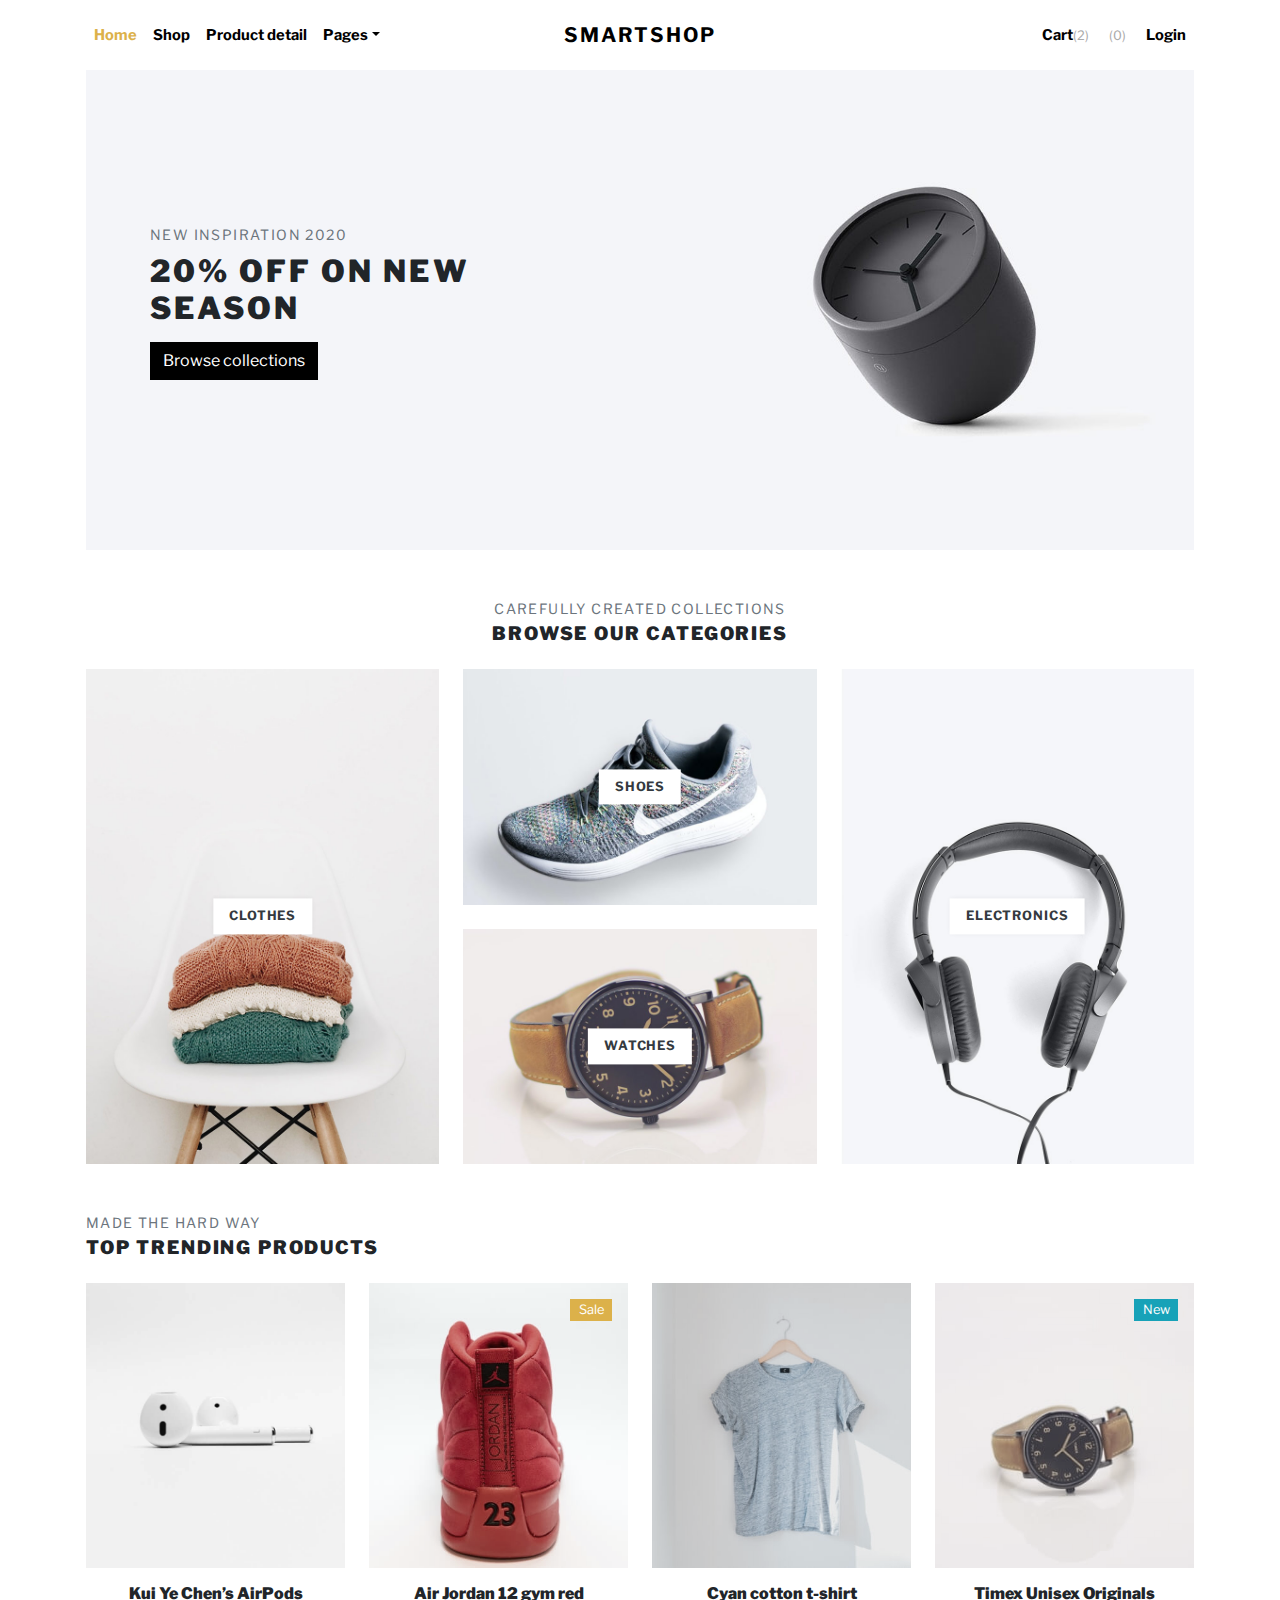
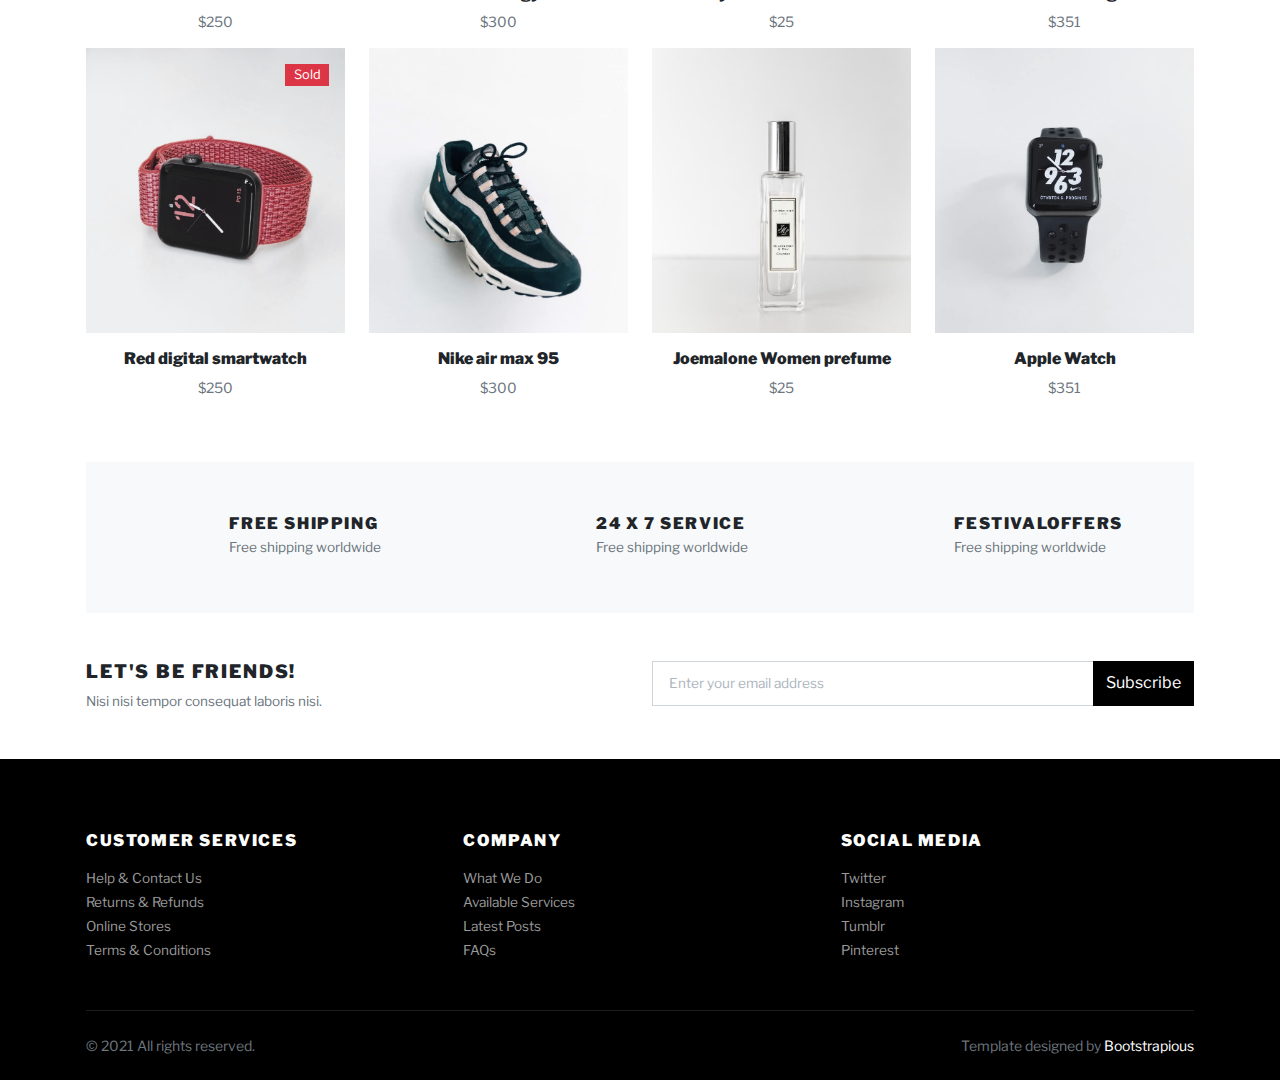
==== commit 3832c7f9: "add templates" ====
--- a/Template/distribution/index.html
+++ b/Template/distribution/index.html
@@ -30,7 +30,7 @@
       <!-- navbar-->
       <header class="header bg-white">
         <div class="container px-lg-3">
-          <nav class="navbar navbar-expand-lg navbar-light py-3 px-lg-0"><a class="navbar-brand" href="index.html"><span class="fw-bold text-uppercase text-dark">Boutique</span></a>
+          <nav class="navbar navbar-expand-lg navbar-light py-3 px-lg-0"><a class="navbar-brand" href="index.html"><span class="fw-bold text-uppercase text-dark">Smartshop</span></a>
             <button class="navbar-toggler navbar-toggler-end" type="button" data-bs-toggle="collapse" data-bs-target="#navbarSupportedContent" aria-controls="navbarSupportedContent" aria-expanded="false" aria-label="Toggle navigation"><span class="navbar-toggler-icon"></span></button>
             <div class="collapse navbar-collapse" id="navbarSupportedContent">
               <ul class="navbar-nav me-auto">
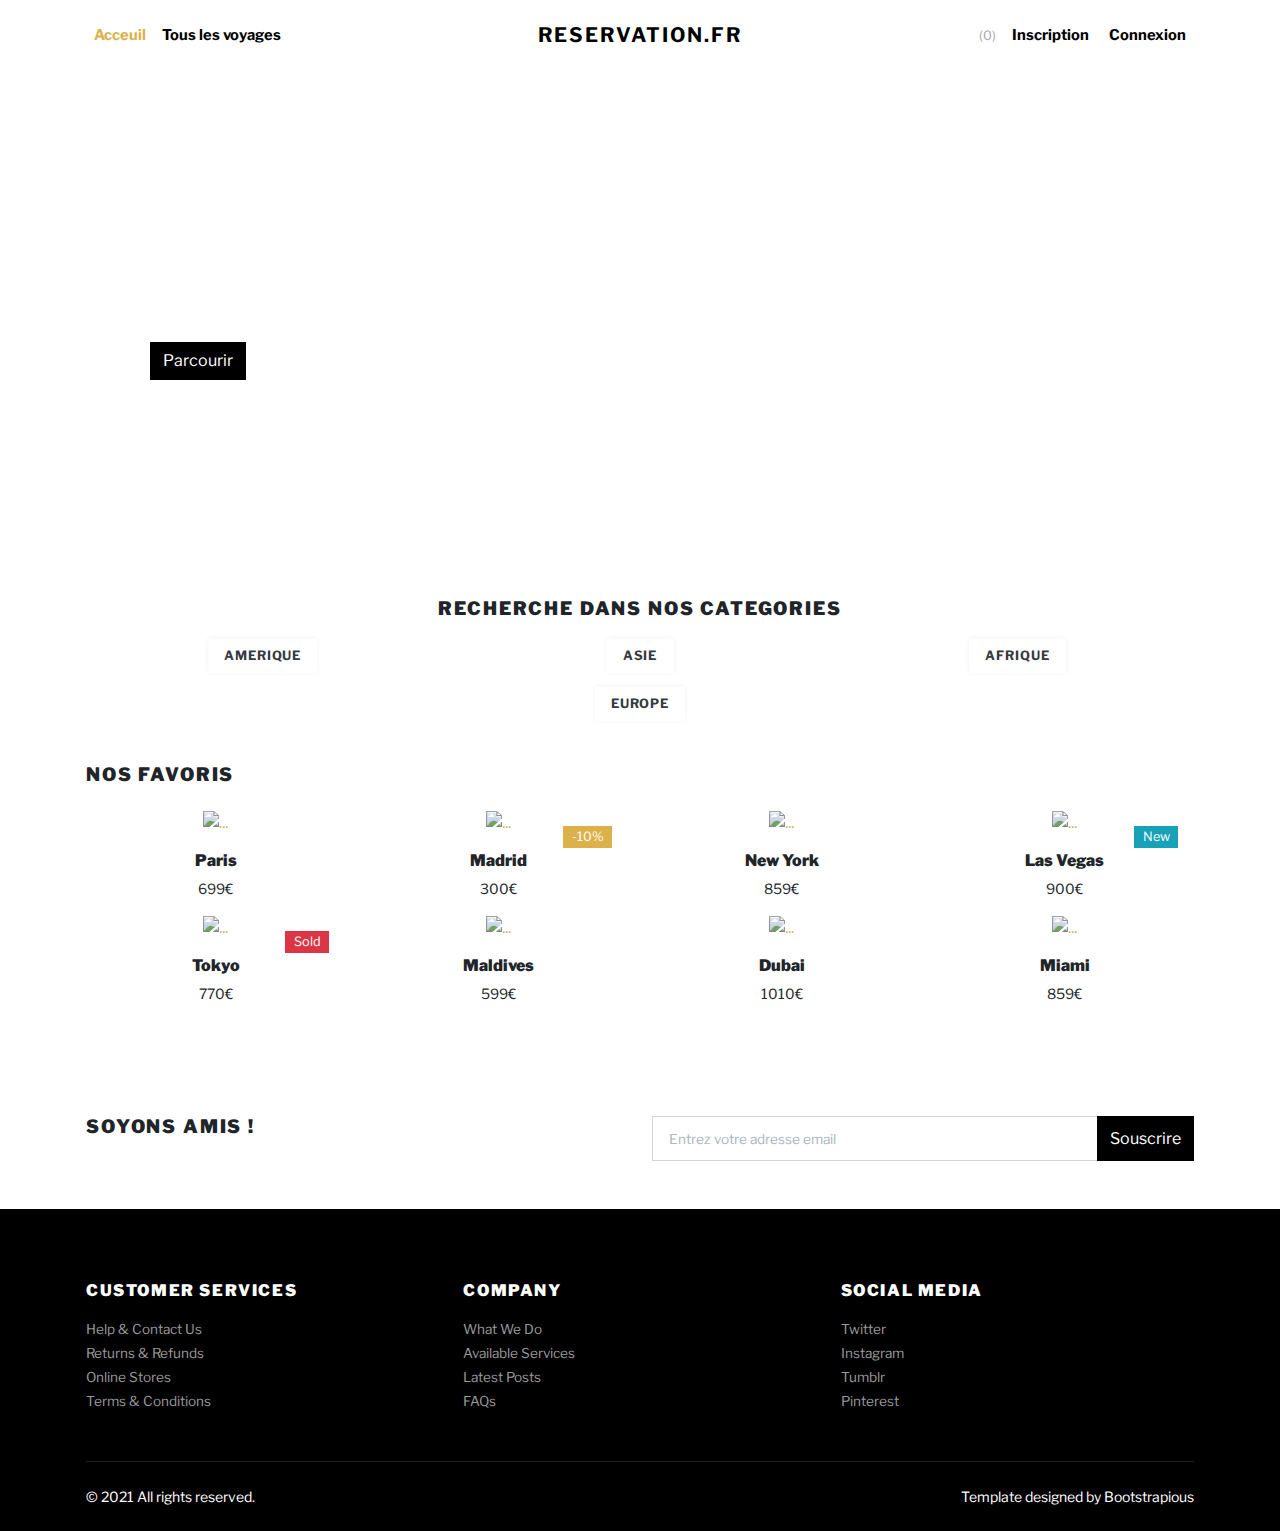
==== commit 2e5bb937: "template index" ====
--- a/Template/distribution/index.html
+++ b/Template/distribution/index.html
@@ -1,416 +1,485 @@
 <!DOCTYPE html>
 <html>
-  <head>
-    <meta charset="utf-8">
-    <meta http-equiv="X-UA-Compatible" content="IE=edge">
-    <title>Boutique | Ecommerce bootstrap template</title>
-    <meta name="description" content="">
-    <meta name="viewport" content="width=device-width, initial-scale=1">
-    <meta name="robots" content="all,follow">
-    <!-- gLightbox gallery-->
-    <link rel="stylesheet" href="vendor/glightbox/css/glightbox.min.css">
-    <!-- Range slider-->
-    <link rel="stylesheet" href="vendor/nouislider/nouislider.min.css">
-    <!-- Choices CSS-->
-    <link rel="stylesheet" href="vendor/choices.js/public/assets/styles/choices.min.css">
-    <!-- Swiper slider-->
-    <link rel="stylesheet" href="vendor/swiper/swiper-bundle.min.css">
-    <!-- Google fonts-->
-    <link rel="stylesheet" href="https://fonts.googleapis.com/css2?family=Libre+Franklin:wght@300;400;700&amp;display=swap">
-    <link rel="stylesheet" href="https://fonts.googleapis.com/css2?family=Martel+Sans:wght@300;400;800&amp;display=swap">
-    <!-- theme stylesheet-->
-    <link rel="stylesheet" href="css/style.default.css" id="theme-stylesheet">
-    <!-- Custom stylesheet - for your changes-->
-    <link rel="stylesheet" href="css/custom.css">
-    <!-- Favicon-->
-    <link rel="shortcut icon" href="img/favicon.png">
-  </head>
-  <body>
-    <div class="page-holder">
-      <!-- navbar-->
-      <header class="header bg-white">
-        <div class="container px-lg-3">
-          <nav class="navbar navbar-expand-lg navbar-light py-3 px-lg-0"><a class="navbar-brand" href="index.html"><span class="fw-bold text-uppercase text-dark">Smartshop</span></a>
-            <button class="navbar-toggler navbar-toggler-end" type="button" data-bs-toggle="collapse" data-bs-target="#navbarSupportedContent" aria-controls="navbarSupportedContent" aria-expanded="false" aria-label="Toggle navigation"><span class="navbar-toggler-icon"></span></button>
-            <div class="collapse navbar-collapse" id="navbarSupportedContent">
-              <ul class="navbar-nav me-auto">
-                <li class="nav-item">
-                  <!-- Link--><a class="nav-link active" href="index.html">Home</a>
-                </li>
-                <li class="nav-item">
-                  <!-- Link--><a class="nav-link" href="shop.html">Shop</a>
-                </li>
-                <li class="nav-item">
-                  <!-- Link--><a class="nav-link" href="detail.html">Product detail</a>
-                </li>
-                <li class="nav-item dropdown"><a class="nav-link dropdown-toggle" id="pagesDropdown" href="#" data-bs-toggle="dropdown" aria-haspopup="true" aria-expanded="false">Pages</a>
-                  <div class="dropdown-menu mt-3 shadow-sm" aria-labelledby="pagesDropdown"><a class="dropdown-item border-0 transition-link" href="index.html">Homepage</a><a class="dropdown-item border-0 transition-link" href="shop.html">Category</a><a class="dropdown-item border-0 transition-link" href="detail.html">Product detail</a><a class="dropdown-item border-0 transition-link" href="cart.html">Shopping cart</a><a class="dropdown-item border-0 transition-link" href="checkout.html">Checkout</a></div>
-                </li>
-              </ul>
-              <ul class="navbar-nav ms-auto">               
-                <li class="nav-item"><a class="nav-link" href="cart.html"> <i class="fas fa-dolly-flatbed me-1 text-gray"></i>Cart<small class="text-gray fw-normal">(2)</small></a></li>
-                <li class="nav-item"><a class="nav-link" href="#!"> <i class="far fa-heart me-1"></i><small class="text-gray fw-normal"> (0)</small></a></li>
-                <li class="nav-item"><a class="nav-link" href="#!"> <i class="fas fa-user me-1 text-gray fw-normal"></i>Login</a></li>
-              </ul>
-            </div>
-          </nav>
-        </div>
-      </header>
-      <!--  Modal -->
-      <div class="modal fade" id="productView" tabindex="-1">
-        <div class="modal-dialog modal-lg modal-dialog-centered">
-          <div class="modal-content overflow-hidden border-0">
-            <button class="btn-close p-4 position-absolute top-0 end-0 z-index-20 shadow-0" type="button" data-bs-dismiss="modal" aria-label="Close"></button>
-            <div class="modal-body p-0">
-              <div class="row align-items-stretch">
-                <div class="col-lg-6 p-lg-0"><a class="glightbox product-view d-block h-100 bg-cover bg-center" style="background: url(img/product-5.jpg)" href="img/product-5.jpg" data-gallery="gallery1" data-glightbox="Red digital smartwatch"></a><a class="glightbox d-none" href="img/product-5-alt-1.jpg" data-gallery="gallery1" data-glightbox="Red digital smartwatch"></a><a class="glightbox d-none" href="img/product-5-alt-2.jpg" data-gallery="gallery1" data-glightbox="Red digital smartwatch"></a></div>
-                <div class="col-lg-6">
-                  <div class="p-4 my-md-4">
-                    <ul class="list-inline mb-2">
-                      <li class="list-inline-item m-0"><i class="fas fa-star small text-warning"></i></li>
-                      <li class="list-inline-item m-0 1"><i class="fas fa-star small text-warning"></i></li>
-                      <li class="list-inline-item m-0 2"><i class="fas fa-star small text-warning"></i></li>
-                      <li class="list-inline-item m-0 3"><i class="fas fa-star small text-warning"></i></li>
-                      <li class="list-inline-item m-0 4"><i class="fas fa-star small text-warning"></i></li>
-                    </ul>
-                    <h2 class="h4">Red digital smartwatch</h2>
-                    <p class="text-muted">$250</p>
-                    <p class="text-sm mb-4">Lorem ipsum dolor sit amet, consectetur adipiscing elit. In ut ullamcorper leo, eget euismod orci. Cum sociis natoque penatibus et magnis dis parturient montes nascetur ridiculus mus. Vestibulum ultricies aliquam convallis.</p>
-                    <div class="row align-items-stretch mb-4 gx-0">
-                      <div class="col-sm-7">
-                        <div class="border d-flex align-items-center justify-content-between py-1 px-3"><span class="small text-uppercase text-gray mr-4 no-select">Quantity</span>
-                          <div class="quantity">
-                            <button class="dec-btn p-0"><i class="fas fa-caret-left"></i></button>
-                            <input class="form-control border-0 shadow-0 p-0" type="text" value="1">
-                            <button class="inc-btn p-0"><i class="fas fa-caret-right"></i></button>
-                          </div>
+
+<head>
+  <meta charset="utf-8">
+  <meta http-equiv="X-UA-Compatible" content="IE=edge">
+  <title>Reservation.fr | Acceuil</title>
+  <meta name="description" content="">
+  <meta name="viewport" content="width=device-width, initial-scale=1">
+  <meta name="robots" content="all,follow">
+  <!-- gLightbox gallery-->
+  <link rel="stylesheet" href="vendor/glightbox/css/glightbox.min.css">
+  <!-- Range slider-->
+  <link rel="stylesheet" href="vendor/nouislider/nouislider.min.css">
+  <!-- Choices CSS-->
+  <link rel="stylesheet" href="vendor/choices.js/public/assets/styles/choices.min.css">
+  <!-- Swiper slider-->
+  <link rel="stylesheet" href="vendor/swiper/swiper-bundle.min.css">
+  <!-- Google fonts-->
+  <link rel="stylesheet"
+    href="https://fonts.googleapis.com/css2?family=Libre+Franklin:wght@300;400;700&amp;display=swap">
+  <link rel="stylesheet" href="https://fonts.googleapis.com/css2?family=Martel+Sans:wght@300;400;800&amp;display=swap">
+  <!-- theme stylesheet-->
+  <link rel="stylesheet" href="css/style.default.css" id="theme-stylesheet">
+  <!-- Custom stylesheet - for your changes-->
+  <link rel="stylesheet" href="css/custom.css">
+  <!-- Favicon-->
+  <link rel="shortcut icon" href="img/favicon.png">
+</head>
+
+<body>
+  <div class="page-holder">
+    <!-- navbar-->
+    <header class="header bg-white">
+      <div class="container px-lg-3">
+        <nav class="navbar navbar-expand-lg navbar-light py-3 px-lg-0"><a class="navbar-brand" href="index.html"><span
+              class="fw-bold text-uppercase text-dark">Reservation.fr</span></a>
+          <button class="navbar-toggler navbar-toggler-end" type="button" data-bs-toggle="collapse"
+            data-bs-target="#navbarSupportedContent" aria-controls="navbarSupportedContent" aria-expanded="false"
+            aria-label="Toggle navigation"><span class="navbar-toggler-icon"></span></button>
+          <div class="collapse navbar-collapse" id="navbarSupportedContent">
+            <ul class="navbar-nav me-auto">
+              <li class="nav-item">
+                <!-- Link--><a class="nav-link active" href="index.html">Acceuil</a>
+              </li>
+              <li class="nav-item">
+                <!-- Link--><a class="nav-link" href="shop.html">Tous les voyages</a>
+              </li>
+              <!-- <li class="nav-item dropdown"><a class="nav-link dropdown-toggle" id="pagesDropdown" href="#"
+                  data-bs-toggle="dropdown" aria-haspopup="true" aria-expanded="false">Pages</a>
+                <div class="dropdown-menu mt-3 shadow-sm" aria-labelledby="pagesDropdown"><a
+                    class="dropdown-item border-0 transition-link" href="index.html">Homepage</a><a
+                    class="dropdown-item border-0 transition-link" href="shop.html">Category</a><a
+                    class="dropdown-item border-0 transition-link" href="detail.html">Product detail</a><a
+                    class="dropdown-item border-0 transition-link" href="cart.html">Shopping cart</a><a
+                    class="dropdown-item border-0 transition-link" href="checkout.html">Checkout</a></div>
+              </li> -->
+            </ul>
+            <ul class="navbar-nav ms-auto">
+              <!-- <li class="nav-item"><a class="nav-link" href="cart.html"> <i
+                    class="fas fa-dolly-flatbed me-1 text-gray"></i>Cart<small
+                    class="text-gray fw-normal">(2)</small></a></li> -->
+              <li class="nav-item"><a class="nav-link" href="#!"> <i class="far fa-heart me-1"></i><small
+                    class="text-gray fw-normal"> (0)</small></a></li>
+              <li class="nav-item"><a class="nav-link" href="#!">Inscription</a></li>
+              <li class="nav-item"><a class="nav-link" href="#!"> <i
+                    class="fas fa-user me-1 text-gray fw-normal"></i>Connexion</a></li>
+            </ul>
+          </div>
+        </nav>
+      </div>
+    </header>
+    <!--  Modal -->
+    <div class="modal fade" id="productView" tabindex="-1">
+      <div class="modal-dialog modal-lg modal-dialog-centered">
+        <div class="modal-content overflow-hidden border-0">
+          <button class="btn-close p-4 position-absolute top-0 end-0 z-index-20 shadow-0" type="button"
+            data-bs-dismiss="modal" aria-label="Close"></button>
+          <div class="modal-body p-0">
+            <div class="row align-items-stretch">
+              <div class="col-lg-6 p-lg-0"><a class="glightbox product-view d-block h-100 bg-cover bg-center"
+                  style="background: url(https://img.freepik.com/photos-gratuite/vue-toits-paris-tour-eiffel-france_649448-2544.jpg?w=1060&t=st=1706257119~exp=1706257719~hmac=aee1c2e41bfc68d2d6d161589f03bf0cc5f230210406151dc75ec51a0ab74761)" href="https://img.freepik.com/photos-gratuite/vue-toits-paris-tour-eiffel-france_649448-2544.jpg?w=1060&t=st=1706257119~exp=1706257719~hmac=aee1c2e41bfc68d2d6d161589f03bf0cc5f230210406151dc75ec51a0ab74761" data-gallery="gallery1"
+                  data-glightbox="Red digital smartwatch"></a><a class="glightbox d-none" href="https://img.freepik.com/photos-gratuite/vue-toits-paris-tour-eiffel-france_649448-2544.jpg?w=1060&t=st=1706257119~exp=1706257719~hmac=aee1c2e41bfc68d2d6d161589f03bf0cc5f230210406151dc75ec51a0ab74761"
+                  data-gallery="gallery1" data-glightbox="Red digital smartwatch"></a><a class="glightbox d-none"
+                  href="https://img.freepik.com/photos-gratuite/vue-toits-paris-tour-eiffel-france_649448-2544.jpg?w=1060&t=st=1706257119~exp=1706257719~hmac=aee1c2e41bfc68d2d6d161589f03bf0cc5f230210406151dc75ec51a0ab74761" data-gallery="gallery1" data-glightbox="Red digital smartwatch"></a>
+              </div>
+              <div class="col-lg-6">
+                <div class="p-4 my-md-4">
+                  <ul class="list-inline mb-2">
+                    <li class="list-inline-item m-0"><i class="fas fa-star small text-warning"></i></li>
+                    <li class="list-inline-item m-0 1"><i class="fas fa-star small text-warning"></i></li>
+                    <li class="list-inline-item m-0 2"><i class="fas fa-star small text-warning"></i></li>
+                    <li class="list-inline-item m-0 3"><i class="fas fa-star small text-warning"></i></li>
+                    <li class="list-inline-item m-0 4"><i class="fas fa-star small text-warning"></i></li>
+                  </ul>
+                  <h2 class="h4">Paris</h2>
+                  <p class="">699€</p>
+                  <p class="text-sm mb-4">Lorem ipsum dolor sit amet, consectetur adipiscing elit. In ut ullamcorper
+                    leo, eget euismod orci. Cum sociis natoque penatibus et magnis dis parturient montes nascetur
+                    ridiculus mus. Vestibulum ultricies aliquam convallis.</p>
+                  <div class="row align-items-stretch mb-4 gx-0">
+                    <!-- <div class="col-sm-7">
+                      <div class="border d-flex align-items-center justify-content-between py-1 px-3"><span
+                          class="small text-uppercase text-gray mr-4 no-select">Quantity</span>
+                        <div class="quantity">
+                          <button class="dec-btn p-0"><i class="fas fa-caret-left"></i></button>
+                          <input class="form-control border-0 shadow-0 p-0" type="text" value="1">
+                          <button class="inc-btn p-0"><i class="fas fa-caret-right"></i></button>
                         </div>
                       </div>
-                      <div class="col-sm-5"><a class="btn btn-dark btn-sm w-100 h-100 d-flex align-items-center justify-content-center px-0" href="cart.html">Add to cart</a></div>
-                    </div><a class="btn btn-link text-dark text-decoration-none p-0" href="#!"><i class="far fa-heart me-2"></i>Add to wish list</a>
+                    </div> -->
+                    <div class="col-sm-5"><a
+                        class="btn btn-dark btn-sm w-100 h-100 d-flex align-items-center justify-content-center px-0" style="padding: 3px;"
+                        href="cart.html">Réserver maintenant</a></div>
+                  </div><a class="btn btn-link text-dark text-decoration-none p-0" href="#!"><i
+                      class="far fa-heart me-2"></i>Ajouter à la liste de souhait</a>
+                </div>
+              </div>
+            </div>
+          </div>
+        </div>
+      </div>
+    </div>
+    <!-- HERO SECTION-->
+    <div class="container">
+      <section class="hero pb-3 bg-cover bg-center d-flex align-items-center"
+        style="background: url(https://imgs.search.brave.com/HrT57TDUWHXwWgHlbOJ-FkOcpod6dBEaZThh049LDX4/rs:fit:860:0:0/g:ce/aHR0cHM6Ly9pbWFn/ZXMudW5zcGxhc2gu/Y29tL3Bob3RvLTE1/MDM2MTQ0NzItOGM5/M2Q1NmU5MmNlP3E9/ODAmdz0xMDAwJmF1/dG89Zm9ybWF0JmZp/dD1jcm9wJml4bGli/PXJiLTQuMC4zJml4/aWQ9TTN3eE1qQTNm/REI4TUh4bGVIQnNi/M0psTFdabFpXUjhN/WHg4ZkdWdWZEQjhm/SHg4ZkE9PQ)">
+        <div class="container py-5">
+          <div class="row px-4 px-lg-5">
+            <div class="col-lg-6">
+              <p class="text-muted small text-uppercase mb-2 white">New Inspiration 2020</p>
+              <h1 class="h2 text-uppercase mb-3 white">20% de réduction pour les inscrits</h1><a class="btn btn-dark"
+                href="shop.html">Parcourir</a>
+            </div>
+          </div>
+        </div>
+      </section>
+      <!-- CATEGORIES SECTION-->
+      <section class="pt-5">
+        <header class="text-center">
+          <!-- <p class="small text-muted small text-uppercase mb-1">Carefully created collections</p> -->
+          <h2 class="h5 text-uppercase mb-4">Recherche dans nos categories</h2>
+        </header>
+        <div class="row">
+          <div class="col-md-4"><a class="category-item" href="shop.html"><img class="img-fluid" src="https://imgs.search.brave.com/q2-VHaLdWyRXtSXNYsi_FtWdJbjKyWrokK8ZMTZm98s/rs:fit:860:0:0/g:ce/aHR0cHM6Ly9pLnBp/bmltZy5jb20vb3Jp/Z2luYWxzL2EyLzAz/L2NlL2EyMDNjZTc5/NDFlN2RmNzQ1M2Rm/Yzg4MzNhMmI0Mzdm/LmpwZw"
+                alt="" /><strong class="category-item-title">Amerique</strong></a>
+          </div>
+          <div class="col-md-4"><a class="category-item mb-4" href="shop.html"><img class="img-fluid"
+                src="https://imgs.search.brave.com/TVqMg5SxO_5lQixNKbpe3ljCRQj8gOE7PybVzcFx4XQ/rs:fit:860:0:0/g:ce/aHR0cHM6Ly9pbWcu/ZnJlZXBpay5jb20v/cGhvdG9zLWdyYXR1/aXRlL3ZlcnQtYmVs/bGUtdmlsbGUtc2Nl/bmUtYXNpZS12aWxs/ZV8xNDE3LTExNDUu/anBnP3NpemU9NjI2/JmV4dD1qcGc" alt="" />
+                <strong class="category-item-title">Asie</strong></a><a
+              class="category-item" href="shop.html"><img class="img-fluid" src="https://imgs.search.brave.com/kbd-xyVcIrrVH-p9MdwLHKn7EvLmWdNB7CpgQxcN7lM/rs:fit:860:0:0/g:ce/aHR0cHM6Ly9hcmNo/emluZS5mci93cC1j/b250ZW50L3VwbG9h/ZHMvMjAxOS8wMy9t/YWduaWZpcXVlLXBh/cmlzLXRvaXRzLWlt/YWdlLWRlLXBheXNh/Z2UtbGUtcGx1cy1i/ZWF1LXBheXNhZ2Ut/dmlsbGUtcG91ci1h/cnJpZSVDQyU4MHJl/LXBsYW4tbGEtdG91/ci1laWZmZWwuanBl/Zw" alt="" /><strong
+                class="category-item-title">Europe</strong></a>
+          </div>
+          <div class="col-md-4"><a class="category-item" href="shop.html"><img class="img-fluid" src="https://imgs.search.brave.com/yAC7_bOX2cMaWXWrmbDb-QjRTpLOptUEPEnQkgs3QXQ/rs:fit:860:0:0/g:ce/aHR0cHM6Ly9pLnBp/bmltZy5jb20vb3Jp/Z2luYWxzLzdmL2Fm/L2VkLzdmYWZlZDU5/MjNlMTk3YjQ4ZjJm/NjNmZDMyNTdkYmJk/LmpwZw"
+                alt="" /><strong class="category-item-title">Afrique</strong></a>
+          </div>
+        </div>
+      </section>
+      <!-- TRENDING PRODUCTS-->
+      <section class="py-5">
+        <header>
+          <h2 class="h5 text-uppercase mb-4">Nos Favoris</h2>
+        </header>
+        <div class="row">
+          <!-- PRODUCT-->
+          <div class="col-xl-3 col-lg-4 col-sm-6">
+            <div class="product text-center">
+              <div class="position-relative mb-3">
+                <div class="badge text-white bg-"></div><a class="d-block" href="detail.html"><img
+                    class="img-fluid w-100" src="https://img.freepik.com/photos-gratuite/vue-toits-paris-tour-eiffel-france_649448-2544.jpg?w=1060&t=st=1706257119~exp=1706257719~hmac=aee1c2e41bfc68d2d6d161589f03bf0cc5f230210406151dc75ec51a0ab74761" alt="..."></a>
+                <div class="product-overlay">
+                  <ul class="mb-0 list-inline">
+                    <li class="list-inline-item m-0 p-0"><a class="btn btn-sm btn-outline-dark" href="#!"><i
+                          class="far fa-heart"></i></a></li>
+                    <li class="list-inline-item m-0 p-0"><a class="btn btn-sm btn-dark" href="cart.html">Réserver maintenant</a>
+                    </li>
+                    <li class="list-inline-item me-0"><a class="btn btn-sm btn-outline-dark" href="#productView"
+                        data-bs-toggle="modal"><i class="fas fa-expand"></i></a></li>
+                  </ul>
+                </div>
+              </div>
+              <h6> <a class="reset-anchor" href="detail.html">Paris</a></h6>
+              <p class="small">699€</p>
+            </div>
+          </div>
+          <!-- PRODUCT-->
+          <div class="col-xl-3 col-lg-4 col-sm-6">
+            <div class="product text-center">
+              <div class="position-relative mb-3">
+                <div class="badge text-white bg-primary">-10%</div><a class="d-block" href="detail.html"><img
+                    class="img-fluid w-100" src="https://imgs.search.brave.com/r5F1ItaDzLKzL1ZgJkHc68HyJa6iOYHOJ5jbdjGH2js/rs:fit:860:0:0/g:ce/aHR0cHM6Ly9waG90/bzk4MHg4ODAubW5z/dGF0aWMuY29tL2Zl/YTUzZmJlZDllYTQz/ZDRiZDJhOWIyYmY5/NjIxNTY3L2xhLWdy/YW4tdmlhLWRlLW1h/ZHJpZC00MjgyNzIu/anBn" alt="..."></a>
+                <div class="product-overlay">
+                  <ul class="mb-0 list-inline">
+                    <li class="list-inline-item m-0 p-0"><a class="btn btn-sm btn-outline-dark" href="#!"><i
+                          class="far fa-heart"></i></a></li>
+                    <li class="list-inline-item m-0 p-0"><a class="btn btn-sm btn-dark" href="cart.html">Réserver maintenant</a>
+                    </li>
+                    <li class="list-inline-item me-0"><a class="btn btn-sm btn-outline-dark" href="#productView"
+                        data-bs-toggle="modal"><i class="fas fa-expand"></i></a></li>
+                  </ul>
+                </div>
+              </div>
+              <h6> <a class="reset-anchor" href="detail.html">Madrid</a></h6>
+              <p class="small">300€</p>
+            </div>
+          </div>
+          <!-- PRODUCT-->
+          <div class="col-xl-3 col-lg-4 col-sm-6">
+            <div class="product text-center">
+              <div class="position-relative mb-3">
+                <div class="badge text-white bg-"></div><a class="d-block" href="detail.html"><img
+                    class="img-fluid w-100" src="https://imgs.search.brave.com/TWbR7ByR1_kukSCuRct953jUt9ddlfB7SRyJvZCZ3fQ/rs:fit:860:0:0/g:ce/aHR0cHM6Ly9pbWcu/ZnJlZXBpay5jb20v/cGhvdG9zLXByZW1p/dW0vcnVlLW5ldy15/b3JrLXZ1ZS12aWxs/ZS1iZWxsZV8zODk4/NDctOC5qcGc_c2l6/ZT02MjYmZXh0PWpw/Zw" alt="..."></a>
+                <div class="product-overlay">
+                  <ul class="mb-0 list-inline">
+                    <li class="list-inline-item m-0 p-0"><a class="btn btn-sm btn-outline-dark" href="#!"><i
+                          class="far fa-heart"></i></a></li>
+                    <li class="list-inline-item m-0 p-0"><a class="btn btn-sm btn-dark" href="cart.html">Réserver maintenant</a>
+                    </li>
+                    <li class="list-inline-item me-0"><a class="btn btn-sm btn-outline-dark" href="#productView"
+                        data-bs-toggle="modal"><i class="fas fa-expand"></i></a></li>
+                  </ul>
+                </div>
+              </div>
+              <h6> <a class="reset-anchor" href="detail.html">New York</a></h6>
+              <p class="small">859€</p>
+            </div>
+          </div>
+          <!-- PRODUCT-->
+          <div class="col-xl-3 col-lg-4 col-sm-6">
+            <div class="product text-center">
+              <div class="position-relative mb-3">
+                <div class="badge text-white bg-info">New</div><a class="d-block" href="detail.html"><img
+                    class="img-fluid w-100" src="https://imgs.search.brave.com/l-LNNNQK46LvmD1ckT9_jEvrKguOmRROFwvh23_lWwM/rs:fit:860:0:0/g:ce/aHR0cHM6Ly9pbWFn/ZXMudW5zcGxhc2gu/Y29tL3Bob3RvLTE1/NjAwMTg3ODEtMDkz/YjdmNDZlMmI0P3E9/ODAmdz0xMDAwJmF1/dG89Zm9ybWF0JmZp/dD1jcm9wJml4bGli/PXJiLTQuMC4zJml4/aWQ9TTN3eE1qQTNm/REI4TUh4elpXRnlZ/Mmg4TVRSOGZHeGhj/eVV5TUhabFoyRnpK/VEl3YzNSeWFYQjha/VzU4TUh4OE1IeDhm/REE9" alt="..."></a>
+                <div class="product-overlay">
+                  <ul class="mb-0 list-inline">
+                    <li class="list-inline-item m-0 p-0"><a class="btn btn-sm btn-outline-dark" href="#!"><i
+                          class="far fa-heart"></i></a></li>
+                    <li class="list-inline-item m-0 p-0"><a class="btn btn-sm btn-dark" href="cart.html">Réserver maintenant</a>
+                    </li>
+                    <li class="list-inline-item me-0"><a class="btn btn-sm btn-outline-dark" href="#productView"
+                        data-bs-toggle="modal"><i class="fas fa-expand"></i></a></li>
+                  </ul>
+                </div>
+              </div>
+              <h6> <a class="reset-anchor" href="detail.html">Las Vegas</a></h6>
+              <p class="small">900€</p>
+            </div>
+          </div>
+          <!-- PRODUCT-->
+          <div class="col-xl-3 col-lg-4 col-sm-6">
+            <div class="product text-center">
+              <div class="position-relative mb-3">
+                <div class="badge text-white bg-danger">Sold</div><a class="d-block" href="detail.html"><img
+                    class="img-fluid w-100" src="https://imgs.search.brave.com/ygwNUGq222mpAtKJTElkGh4zWFGZVlJnmhDGo6GESuw/rs:fit:860:0:0/g:ce/aHR0cHM6Ly9pbWFn/ZXMudW5zcGxhc2gu/Y29tL3Bob3RvLTE1/MzYwOTg1NjE3NDIt/Y2E5OThlNDhjYmNj/P3E9ODAmdz0xMDAw/JmF1dG89Zm9ybWF0/JmZpdD1jcm9wJml4/bGliPXJiLTQuMC4z/Jml4aWQ9TTN3eE1q/QTNmREI4TUh4elpX/RnlZMmg4Tkh4OGRH/OXJlVzk4Wlc1OE1I/eDhNSHg4ZkRBPQ" alt="..."></a>
+                <div class="product-overlay">
+                  <ul class="mb-0 list-inline">
+                    <li class="list-inline-item m-0 p-0"><a class="btn btn-sm btn-outline-dark" href="#!"><i
+                          class="far fa-heart"></i></a></li>
+                    <li class="list-inline-item m-0 p-0"><a class="btn btn-sm btn-dark" href="cart.html">Réserver maintenant</a>
+                    </li>
+                    <li class="list-inline-item me-0"><a class="btn btn-sm btn-outline-dark" href="#productView"
+                        data-bs-toggle="modal"><i class="fas fa-expand"></i></a></li>
+                  </ul>
+                </div>
+              </div>
+              <h6> <a class="reset-anchor" href="detail.html">Tokyo</a></h6>
+              <p class="small">770€</p>
+            </div>
+          </div>
+          <!-- PRODUCT-->
+          <div class="col-xl-3 col-lg-4 col-sm-6">
+            <div class="product text-center">
+              <div class="position-relative mb-3">
+                <div class="badge text-white bg-"></div><a class="d-block" href="detail.html"><img
+                    class="img-fluid w-100" src="https://imgs.search.brave.com/JSQ6C-utmVUsGn7S9p06TB_uCTBXKFzj3Lc2QIdsL-c/rs:fit:860:0:0/g:ce/aHR0cHM6Ly9waG90/bzk4MHg4ODAubW5z/dGF0aWMuY29tL2Nl/YzAwZmRjZWZlYmRl/MzQ1MzI4MTA0MjE4/OTllMTUxL2lzbGFz/LW1hbGRpdmFzLTU4/NzIwMzEuanBn" alt="..."></a>
+                <div class="product-overlay">
+                  <ul class="mb-0 list-inline">
+                    <li class="list-inline-item m-0 p-0"><a class="btn btn-sm btn-outline-dark" href="#!"><i
+                          class="far fa-heart"></i></a></li>
+                    <li class="list-inline-item m-0 p-0"><a class="btn btn-sm btn-dark" href="cart.html">Réserver maintenant</a>
+                    </li>
+                    <li class="list-inline-item me-0"><a class="btn btn-sm btn-outline-dark" href="#productView"
+                        data-bs-toggle="modal"><i class="fas fa-expand"></i></a></li>
+                  </ul>
+                </div>
+              </div>
+              <h6> <a class="reset-anchor" href="detail.html">Maldives</a></h6>
+              <p class="small">599€</p>
+            </div>
+          </div>
+          <!-- PRODUCT-->
+          <div class="col-xl-3 col-lg-4 col-sm-6">
+            <div class="product text-center">
+              <div class="position-relative mb-3">
+                <div class="badge text-white bg-"></div><a class="d-block" href="detail.html"><img
+                    class="img-fluid w-100" src="https://imgs.search.brave.com/MA-UB5tsXB7R8L9OWOau518GrTvSGisPsgfGkgBpZaU/rs:fit:860:0:0/g:ce/aHR0cHM6Ly9pLnBp/bmltZy5jb20vb3Jp/Z2luYWxzL2ZlL2Zk/Lzc3L2ZlZmQ3NzNh/Mzg5MjE2ZjlmNjY2/OWVmOTI1MTczYTNl/LmpwZw" alt="..."></a>
+                <div class="product-overlay">
+                  <ul class="mb-0 list-inline">
+                    <li class="list-inline-item m-0 p-0"><a class="btn btn-sm btn-outline-dark" href="#!"><i
+                          class="far fa-heart"></i></a></li>
+                    <li class="list-inline-item m-0 p-0"><a class="btn btn-sm btn-dark" href="cart.html">Réserver maintenant</a>
+                    </li>
+                    <li class="list-inline-item me-0"><a class="btn btn-sm btn-outline-dark" href="#productView"
+                        data-bs-toggle="modal"><i class="fas fa-expand"></i></a></li>
+                  </ul>
+                </div>
+              </div>
+              <h6> <a class="reset-anchor" href="detail.html">Dubai</a></h6>
+              <p class="small">1010€</p>
+            </div>
+          </div>
+          <!-- PRODUCT-->
+          <div class="col-xl-3 col-lg-4 col-sm-6">
+            <div class="product text-center">
+              <div class="position-relative mb-3">
+                <div class="badge text-white bg-"></div><a class="d-block" href="detail.html"><img
+                    class="img-fluid w-100" src="https://imgs.search.brave.com/KGL--CK_ll7oPE7E1n394aFWZ8X5plYSXOqimh5UDU4/rs:fit:860:0:0/g:ce/aHR0cHM6Ly9pLnBp/bmltZy5jb20vb3Jp/Z2luYWxzLzcxLzg5/LzQ4LzcxODk0OGI2/MTFiOWE1OWMwMTE2/Y2QyZDE0MjAyMGUz/LmpwZw" alt="..."></a>
+                <div class="product-overlay">
+                  <ul class="mb-0 list-inline">
+                    <li class="list-inline-item m-0 p-0"><a class="btn btn-sm btn-outline-dark" href="#!"><i
+                          class="far fa-heart"></i></a></li>
+                    <li class="list-inline-item m-0 p-0"><a class="btn btn-sm btn-dark" href="cart.html">Réserver maintenant</a>
+                    </li>
+                    <li class="list-inline-item me-0"><a class="btn btn-sm btn-outline-dark" href="#productView"
+                        data-bs-toggle="modal"><i class="fas fa-expand"></i></a></li>
+                  </ul>
+                </div>
+              </div>
+              <h6> <a class="reset-anchor" href="detail.html">Miami</a></h6>
+              <p class="small">859€</p>
+            </div>
+          </div>
+        </div>
+      </section>
+      <!-- SERVICES-->
+      <!-- <section class="py-5 bg-light">
+        <div class="container">
+          <div class="row text-center gy-3">
+            <div class="col-lg-4">
+              <div class="d-inline-block">
+                <div class="d-flex align-items-end">
+                  <svg class="svg-icon svg-icon-big svg-icon-light">
+                    <use xlink:href="#delivery-time-1"> </use>
+                  </svg>
+                  <div class="text-start ms-3">
+                    <h6 class="text-uppercase mb-1">Free shipping</h6>
+                    <p class="text-sm mb-0 text-muted">Free shipping worldwide</p>
                   </div>
                 </div>
               </div>
             </div>
+            <div class="col-lg-4">
+              <div class="d-inline-block">
+                <div class="d-flex align-items-end">
+                  <svg class="svg-icon svg-icon-big svg-icon-light">
+                    <use xlink:href="#helpline-24h-1"> </use>
+                  </svg>
+                  <div class="text-start ms-3">
+                    <h6 class="text-uppercase mb-1">24 x 7 service</h6>
+                    <p class="text-sm mb-0 text-muted">Free shipping worldwide</p>
+                  </div>
+                </div>
+              </div>
+            </div>
+            <div class="col-lg-4">
+              <div class="d-inline-block">
+                <div class="d-flex align-items-end">
+                  <svg class="svg-icon svg-icon-big svg-icon-light">
+                    <use xlink:href="#label-tag-1"> </use>
+                  </svg>
+                  <div class="text-start ms-3">
+                    <h6 class="text-uppercase mb-1">Festivaloffers</h6>
+                    <p class="text-sm mb-0 text-muted">Free shipping worldwide</p>
+                  </div>
+                </div>
+              </div>
+            </div>
+          </div>
+        </div>
+      </section> -->
+      <!-- NEWSLETTER-->
+      <section class="py-5">
+        <div class="container p-0">
+          <div class="row gy-3">
+            <div class="col-lg-6">
+              <h5 class="text-uppercase">Soyons amis !</h5>
+              <!-- <p class="text-sm text-muted mb-0">Nisi nisi tempor consequat laboris nisi.</p> -->
+            </div>
+            <div class="col-lg-6">
+              <form action="#">
+                <div class="input-group">
+                  <input class="form-control form-control-lg" type="email" placeholder="Entrez votre adresse email"
+                    aria-describedby="button-addon2">
+                  <button class="btn btn-dark" id="button-addon2" type="submit">Souscrire</button>
+                </div>
+              </form>
+            </div>
+          </div>
+        </div>
+      </section>
+    </div>
+    <footer class="bg-dark text-white">
+      <div class="container py-4">
+        <div class="row py-5">
+          <div class="col-md-4 mb-3 mb-md-0">
+            <h6 class="text-uppercase mb-3">Customer services</h6>
+            <ul class="list-unstyled mb-0">
+              <li><a class="footer-link" href="#!">Help &amp; Contact Us</a></li>
+              <li><a class="footer-link" href="#!">Returns &amp; Refunds</a></li>
+              <li><a class="footer-link" href="#!">Online Stores</a></li>
+              <li><a class="footer-link" href="#!">Terms &amp; Conditions</a></li>
+            </ul>
+          </div>
+          <div class="col-md-4 mb-3 mb-md-0">
+            <h6 class="text-uppercase mb-3">Company</h6>
+            <ul class="list-unstyled mb-0">
+              <li><a class="footer-link" href="#!">What We Do</a></li>
+              <li><a class="footer-link" href="#!">Available Services</a></li>
+              <li><a class="footer-link" href="#!">Latest Posts</a></li>
+              <li><a class="footer-link" href="#!">FAQs</a></li>
+            </ul>
+          </div>
+          <div class="col-md-4">
+            <h6 class="text-uppercase mb-3">Social media</h6>
+            <ul class="list-unstyled mb-0">
+              <li><a class="footer-link" href="#!">Twitter</a></li>
+              <li><a class="footer-link" href="#!">Instagram</a></li>
+              <li><a class="footer-link" href="#!">Tumblr</a></li>
+              <li><a class="footer-link" href="#!">Pinterest</a></li>
+            </ul>
+          </div>
+        </div>
+        <div class="border-top pt-4" style="border-color: #1d1d1d !important">
+          <div class="row">
+            <div class="col-md-6 text-center text-md-start">
+              <p class="small text-muted mb-0">&copy; 2021 All rights reserved.</p>
+            </div>
+            <div class="col-md-6 text-center text-md-end">
+              <p class="small text-muted mb-0">Template designed by <a class="text-white reset-anchor"
+                  href="https://bootstrapious.com/p/boutique-bootstrap-e-commerce-template">Bootstrapious</a></p>
+              <!-- If you want to remove the backlink, please purchase the Attribution-Free License. See details in readme.txt or license.txt. Thanks!-->
+            </div>
           </div>
         </div>
       </div>
-      <!-- HERO SECTION-->
-      <div class="container">
-        <section class="hero pb-3 bg-cover bg-center d-flex align-items-center" style="background: url(img/hero-banner-alt.jpg)">
-          <div class="container py-5">
-            <div class="row px-4 px-lg-5">
-              <div class="col-lg-6">
-                <p class="text-muted small text-uppercase mb-2">New Inspiration 2020</p>
-                <h1 class="h2 text-uppercase mb-3">20% off on new season</h1><a class="btn btn-dark" href="shop.html">Browse collections</a>
-              </div>
-            </div>
-          </div>
-        </section>
-        <!-- CATEGORIES SECTION-->
-        <section class="pt-5">
-          <header class="text-center">
-            <p class="small text-muted small text-uppercase mb-1">Carefully created collections</p>
-            <h2 class="h5 text-uppercase mb-4">Browse our categories</h2>
-          </header>
-          <div class="row">
-            <div class="col-md-4"><a class="category-item" href="shop.html"><img class="img-fluid" src="img/cat-img-1.jpg" alt=""/><strong class="category-item-title">Clothes</strong></a>
-            </div>
-            <div class="col-md-4"><a class="category-item mb-4" href="shop.html"><img class="img-fluid" src="img/cat-img-2.jpg" alt=""/><strong class="category-item-title">Shoes</strong></a><a class="category-item" href="shop.html"><img class="img-fluid" src="img/cat-img-3.jpg" alt=""/><strong class="category-item-title">Watches</strong></a>
-            </div>
-            <div class="col-md-4"><a class="category-item" href="shop.html"><img class="img-fluid" src="img/cat-img-4.jpg" alt=""/><strong class="category-item-title">Electronics</strong></a>
-            </div>
-          </div>
-        </section>
-        <!-- TRENDING PRODUCTS-->
-        <section class="py-5">
-          <header>
-            <p class="small text-muted small text-uppercase mb-1">Made the hard way</p>
-            <h2 class="h5 text-uppercase mb-4">Top trending products</h2>
-          </header>
-          <div class="row">
-            <!-- PRODUCT-->
-            <div class="col-xl-3 col-lg-4 col-sm-6">
-              <div class="product text-center">
-                <div class="position-relative mb-3">
-                  <div class="badge text-white bg-"></div><a class="d-block" href="detail.html"><img class="img-fluid w-100" src="img/product-1.jpg" alt="..."></a>
-                  <div class="product-overlay">
-                    <ul class="mb-0 list-inline">
-                      <li class="list-inline-item m-0 p-0"><a class="btn btn-sm btn-outline-dark" href="#!"><i class="far fa-heart"></i></a></li>
-                      <li class="list-inline-item m-0 p-0"><a class="btn btn-sm btn-dark" href="cart.html">Add to cart</a></li>
-                      <li class="list-inline-item me-0"><a class="btn btn-sm btn-outline-dark" href="#productView" data-bs-toggle="modal"><i class="fas fa-expand"></i></a></li>
-                    </ul>
-                  </div>
-                </div>
-                <h6> <a class="reset-anchor" href="detail.html">Kui Ye Chen’s AirPods</a></h6>
-                <p class="small text-muted">$250</p>
-              </div>
-            </div>
-            <!-- PRODUCT-->
-            <div class="col-xl-3 col-lg-4 col-sm-6">
-              <div class="product text-center">
-                <div class="position-relative mb-3">
-                  <div class="badge text-white bg-primary">Sale</div><a class="d-block" href="detail.html"><img class="img-fluid w-100" src="img/product-2.jpg" alt="..."></a>
-                  <div class="product-overlay">
-                    <ul class="mb-0 list-inline">
-                      <li class="list-inline-item m-0 p-0"><a class="btn btn-sm btn-outline-dark" href="#!"><i class="far fa-heart"></i></a></li>
-                      <li class="list-inline-item m-0 p-0"><a class="btn btn-sm btn-dark" href="cart.html">Add to cart</a></li>
-                      <li class="list-inline-item me-0"><a class="btn btn-sm btn-outline-dark" href="#productView" data-bs-toggle="modal"><i class="fas fa-expand"></i></a></li>
-                    </ul>
-                  </div>
-                </div>
-                <h6> <a class="reset-anchor" href="detail.html">Air Jordan 12 gym red</a></h6>
-                <p class="small text-muted">$300</p>
-              </div>
-            </div>
-            <!-- PRODUCT-->
-            <div class="col-xl-3 col-lg-4 col-sm-6">
-              <div class="product text-center">
-                <div class="position-relative mb-3">
-                  <div class="badge text-white bg-"></div><a class="d-block" href="detail.html"><img class="img-fluid w-100" src="img/product-3.jpg" alt="..."></a>
-                  <div class="product-overlay">
-                    <ul class="mb-0 list-inline">
-                      <li class="list-inline-item m-0 p-0"><a class="btn btn-sm btn-outline-dark" href="#!"><i class="far fa-heart"></i></a></li>
-                      <li class="list-inline-item m-0 p-0"><a class="btn btn-sm btn-dark" href="cart.html">Add to cart</a></li>
-                      <li class="list-inline-item me-0"><a class="btn btn-sm btn-outline-dark" href="#productView" data-bs-toggle="modal"><i class="fas fa-expand"></i></a></li>
-                    </ul>
-                  </div>
-                </div>
-                <h6> <a class="reset-anchor" href="detail.html">Cyan cotton t-shirt</a></h6>
-                <p class="small text-muted">$25</p>
-              </div>
-            </div>
-            <!-- PRODUCT-->
-            <div class="col-xl-3 col-lg-4 col-sm-6">
-              <div class="product text-center">
-                <div class="position-relative mb-3">
-                  <div class="badge text-white bg-info">New</div><a class="d-block" href="detail.html"><img class="img-fluid w-100" src="img/product-4.jpg" alt="..."></a>
-                  <div class="product-overlay">
-                    <ul class="mb-0 list-inline">
-                      <li class="list-inline-item m-0 p-0"><a class="btn btn-sm btn-outline-dark" href="#!"><i class="far fa-heart"></i></a></li>
-                      <li class="list-inline-item m-0 p-0"><a class="btn btn-sm btn-dark" href="cart.html">Add to cart</a></li>
-                      <li class="list-inline-item me-0"><a class="btn btn-sm btn-outline-dark" href="#productView" data-bs-toggle="modal"><i class="fas fa-expand"></i></a></li>
-                    </ul>
-                  </div>
-                </div>
-                <h6> <a class="reset-anchor" href="detail.html">Timex Unisex Originals</a></h6>
-                <p class="small text-muted">$351</p>
-              </div>
-            </div>
-            <!-- PRODUCT-->
-            <div class="col-xl-3 col-lg-4 col-sm-6">
-              <div class="product text-center">
-                <div class="position-relative mb-3">
-                  <div class="badge text-white bg-danger">Sold</div><a class="d-block" href="detail.html"><img class="img-fluid w-100" src="img/product-5.jpg" alt="..."></a>
-                  <div class="product-overlay">
-                    <ul class="mb-0 list-inline">
-                      <li class="list-inline-item m-0 p-0"><a class="btn btn-sm btn-outline-dark" href="#!"><i class="far fa-heart"></i></a></li>
-                      <li class="list-inline-item m-0 p-0"><a class="btn btn-sm btn-dark" href="cart.html">Add to cart</a></li>
-                      <li class="list-inline-item me-0"><a class="btn btn-sm btn-outline-dark" href="#productView" data-bs-toggle="modal"><i class="fas fa-expand"></i></a></li>
-                    </ul>
-                  </div>
-                </div>
-                <h6> <a class="reset-anchor" href="detail.html">Red digital smartwatch</a></h6>
-                <p class="small text-muted">$250</p>
-              </div>
-            </div>
-            <!-- PRODUCT-->
-            <div class="col-xl-3 col-lg-4 col-sm-6">
-              <div class="product text-center">
-                <div class="position-relative mb-3">
-                  <div class="badge text-white bg-"></div><a class="d-block" href="detail.html"><img class="img-fluid w-100" src="img/product-6.jpg" alt="..."></a>
-                  <div class="product-overlay">
-                    <ul class="mb-0 list-inline">
-                      <li class="list-inline-item m-0 p-0"><a class="btn btn-sm btn-outline-dark" href="#!"><i class="far fa-heart"></i></a></li>
-                      <li class="list-inline-item m-0 p-0"><a class="btn btn-sm btn-dark" href="cart.html">Add to cart</a></li>
-                      <li class="list-inline-item me-0"><a class="btn btn-sm btn-outline-dark" href="#productView" data-bs-toggle="modal"><i class="fas fa-expand"></i></a></li>
-                    </ul>
-                  </div>
-                </div>
-                <h6> <a class="reset-anchor" href="detail.html">Nike air max 95</a></h6>
-                <p class="small text-muted">$300</p>
-              </div>
-            </div>
-            <!-- PRODUCT-->
-            <div class="col-xl-3 col-lg-4 col-sm-6">
-              <div class="product text-center">
-                <div class="position-relative mb-3">
-                  <div class="badge text-white bg-"></div><a class="d-block" href="detail.html"><img class="img-fluid w-100" src="img/product-7.jpg" alt="..."></a>
-                  <div class="product-overlay">
-                    <ul class="mb-0 list-inline">
-                      <li class="list-inline-item m-0 p-0"><a class="btn btn-sm btn-outline-dark" href="#!"><i class="far fa-heart"></i></a></li>
-                      <li class="list-inline-item m-0 p-0"><a class="btn btn-sm btn-dark" href="cart.html">Add to cart</a></li>
-                      <li class="list-inline-item me-0"><a class="btn btn-sm btn-outline-dark" href="#productView" data-bs-toggle="modal"><i class="fas fa-expand"></i></a></li>
-                    </ul>
-                  </div>
-                </div>
-                <h6> <a class="reset-anchor" href="detail.html">Joemalone Women prefume</a></h6>
-                <p class="small text-muted">$25</p>
-              </div>
-            </div>
-            <!-- PRODUCT-->
-            <div class="col-xl-3 col-lg-4 col-sm-6">
-              <div class="product text-center">
-                <div class="position-relative mb-3">
-                  <div class="badge text-white bg-"></div><a class="d-block" href="detail.html"><img class="img-fluid w-100" src="img/product-8.jpg" alt="..."></a>
-                  <div class="product-overlay">
-                    <ul class="mb-0 list-inline">
-                      <li class="list-inline-item m-0 p-0"><a class="btn btn-sm btn-outline-dark" href="#!"><i class="far fa-heart"></i></a></li>
-                      <li class="list-inline-item m-0 p-0"><a class="btn btn-sm btn-dark" href="cart.html">Add to cart</a></li>
-                      <li class="list-inline-item me-0"><a class="btn btn-sm btn-outline-dark" href="#productView" data-bs-toggle="modal"><i class="fas fa-expand"></i></a></li>
-                    </ul>
-                  </div>
-                </div>
-                <h6> <a class="reset-anchor" href="detail.html">Apple Watch</a></h6>
-                <p class="small text-muted">$351</p>
-              </div>
-            </div>
-          </div>
-        </section>
-        <!-- SERVICES-->
-        <section class="py-5 bg-light">
-          <div class="container">
-            <div class="row text-center gy-3">
-              <div class="col-lg-4">
-                <div class="d-inline-block">
-                  <div class="d-flex align-items-end">
-                    <svg class="svg-icon svg-icon-big svg-icon-light">
-                      <use xlink:href="#delivery-time-1"> </use>
-                    </svg>
-                    <div class="text-start ms-3">
-                      <h6 class="text-uppercase mb-1">Free shipping</h6>
-                      <p class="text-sm mb-0 text-muted">Free shipping worldwide</p>
-                    </div>
-                  </div>
-                </div>
-              </div>
-              <div class="col-lg-4">
-                <div class="d-inline-block">
-                  <div class="d-flex align-items-end">
-                    <svg class="svg-icon svg-icon-big svg-icon-light">
-                      <use xlink:href="#helpline-24h-1"> </use>
-                    </svg>
-                    <div class="text-start ms-3">
-                      <h6 class="text-uppercase mb-1">24 x 7 service</h6>
-                      <p class="text-sm mb-0 text-muted">Free shipping worldwide</p>
-                    </div>
-                  </div>
-                </div>
-              </div>
-              <div class="col-lg-4">
-                <div class="d-inline-block">
-                  <div class="d-flex align-items-end">
-                    <svg class="svg-icon svg-icon-big svg-icon-light">
-                      <use xlink:href="#label-tag-1"> </use>
-                    </svg>
-                    <div class="text-start ms-3">
-                      <h6 class="text-uppercase mb-1">Festivaloffers</h6>
-                      <p class="text-sm mb-0 text-muted">Free shipping worldwide</p>
-                    </div>
-                  </div>
-                </div>
-              </div>
-            </div>
-          </div>
-        </section>
-        <!-- NEWSLETTER-->
-        <section class="py-5">
-          <div class="container p-0">
-            <div class="row gy-3">
-              <div class="col-lg-6">
-                <h5 class="text-uppercase">Let's be friends!</h5>
-                <p class="text-sm text-muted mb-0">Nisi nisi tempor consequat laboris nisi.</p>
-              </div>
-              <div class="col-lg-6">
-                <form action="#">
-                  <div class="input-group">
-                    <input class="form-control form-control-lg" type="email" placeholder="Enter your email address" aria-describedby="button-addon2">
-                    <button class="btn btn-dark" id="button-addon2" type="submit">Subscribe</button>
-                  </div>
-                </form>
-              </div>
-            </div>
-          </div>
-        </section>
-      </div>
-      <footer class="bg-dark text-white">
-        <div class="container py-4">
-          <div class="row py-5">
-            <div class="col-md-4 mb-3 mb-md-0">
-              <h6 class="text-uppercase mb-3">Customer services</h6>
-              <ul class="list-unstyled mb-0">
-                <li><a class="footer-link" href="#!">Help &amp; Contact Us</a></li>
-                <li><a class="footer-link" href="#!">Returns &amp; Refunds</a></li>
-                <li><a class="footer-link" href="#!">Online Stores</a></li>
-                <li><a class="footer-link" href="#!">Terms &amp; Conditions</a></li>
-              </ul>
-            </div>
-            <div class="col-md-4 mb-3 mb-md-0">
-              <h6 class="text-uppercase mb-3">Company</h6>
-              <ul class="list-unstyled mb-0">
-                <li><a class="footer-link" href="#!">What We Do</a></li>
-                <li><a class="footer-link" href="#!">Available Services</a></li>
-                <li><a class="footer-link" href="#!">Latest Posts</a></li>
-                <li><a class="footer-link" href="#!">FAQs</a></li>
-              </ul>
-            </div>
-            <div class="col-md-4">
-              <h6 class="text-uppercase mb-3">Social media</h6>
-              <ul class="list-unstyled mb-0">
-                <li><a class="footer-link" href="#!">Twitter</a></li>
-                <li><a class="footer-link" href="#!">Instagram</a></li>
-                <li><a class="footer-link" href="#!">Tumblr</a></li>
-                <li><a class="footer-link" href="#!">Pinterest</a></li>
-              </ul>
-            </div>
-          </div>
-          <div class="border-top pt-4" style="border-color: #1d1d1d !important">
-            <div class="row">
-              <div class="col-md-6 text-center text-md-start">
-                <p class="small text-muted mb-0">&copy; 2021 All rights reserved.</p>
-              </div>
-              <div class="col-md-6 text-center text-md-end">
-                <p class="small text-muted mb-0">Template designed by <a class="text-white reset-anchor" href="https://bootstrapious.com/p/boutique-bootstrap-e-commerce-template">Bootstrapious</a></p>
-                <!-- If you want to remove the backlink, please purchase the Attribution-Free License. See details in readme.txt or license.txt. Thanks!-->
-              </div>
-            </div>
-          </div>
-        </div>
-      </footer>
-      <!-- JavaScript files-->
-      <script src="vendor/bootstrap/js/bootstrap.bundle.min.js"></script>
-      <script src="vendor/glightbox/js/glightbox.min.js"></script>
-      <script src="vendor/nouislider/nouislider.min.js"></script>
-      <script src="vendor/swiper/swiper-bundle.min.js"></script>
-      <script src="vendor/choices.js/public/assets/scripts/choices.min.js"></script>
-      <script src="js/front.js"></script>
-      <script>
-        // ------------------------------------------------------- //
-        //   Inject SVG Sprite - 
-        //   see more here 
-        //   https://css-tricks.com/ajaxing-svg-sprite/
-        // ------------------------------------------------------ //
-        function injectSvgSprite(path) {
-        
-            var ajax = new XMLHttpRequest();
-            ajax.open("GET", path, true);
-            ajax.send();
-            ajax.onload = function(e) {
-            var div = document.createElement("div");
-            div.className = 'd-none';
-            div.innerHTML = ajax.responseText;
-            document.body.insertBefore(div, document.body.childNodes[0]);
-            }
+    </footer>
+    <!-- JavaScript files-->
+    <script src="vendor/bootstrap/js/bootstrap.bundle.min.js"></script>
+    <script src="vendor/glightbox/js/glightbox.min.js"></script>
+    <script src="vendor/nouislider/nouislider.min.js"></script>
+    <script src="vendor/swiper/swiper-bundle.min.js"></script>
+    <script src="vendor/choices.js/public/assets/scripts/choices.min.js"></script>
+    <script src="js/front.js"></script>
+    <script>
+      // ------------------------------------------------------- //
+      //   Inject SVG Sprite - 
+      //   see more here 
+      //   https://css-tricks.com/ajaxing-svg-sprite/
+      // ------------------------------------------------------ //
+      function injectSvgSprite(path) {
+
+        var ajax = new XMLHttpRequest();
+        ajax.open("GET", path, true);
+        ajax.send();
+        ajax.onload = function (e) {
+          var div = document.createElement("div");
+          div.className = 'd-none';
+          div.innerHTML = ajax.responseText;
+          document.body.insertBefore(div, document.body.childNodes[0]);
         }
-        // this is set to BootstrapTemple website as you cannot 
-        // inject local SVG sprite (using only 'icons/orion-svg-sprite.svg' path)
-        // while using file:// protocol
-        // pls don't forget to change to your domain :)
-        injectSvgSprite('https://bootstraptemple.com/files/icons/orion-svg-sprite.svg'); 
-        
-      </script>
-      <!-- FontAwesome CSS - loading as last, so it doesn't block rendering-->
-      <link rel="stylesheet" href="https://use.fontawesome.com/releases/v5.7.1/css/all.css" integrity="sha384-fnmOCqbTlWIlj8LyTjo7mOUStjsKC4pOpQbqyi7RrhN7udi9RwhKkMHpvLbHG9Sr" crossorigin="anonymous">
-    </div>
-  </body>
+      }
+      // this is set to BootstrapTemple website as you cannot 
+      // inject local SVG sprite (using only 'icons/orion-svg-sprite.svg' path)
+      // while using file:// protocol
+      // pls don't forget to change to your domain :)
+      injectSvgSprite('https://bootstraptemple.com/files/icons/orion-svg-sprite.svg');
+
+    </script>
+    <!-- FontAwesome CSS - loading as last, so it doesn't block rendering-->
+    <link rel="stylesheet" href="https://use.fontawesome.com/releases/v5.7.1/css/all.css"
+      integrity="sha384-fnmOCqbTlWIlj8LyTjo7mOUStjsKC4pOpQbqyi7RrhN7udi9RwhKkMHpvLbHG9Sr" crossorigin="anonymous">
+  </div>
+</body>
+
 </html>--- a/Template/distribution/css/style.default.css
+++ b/Template/distribution/css/style.default.css
@@ -8080,7 +8080,7 @@
 
 .text-muted {
   --bs-text-opacity: 1;
-  color: #6c757d !important;
+  color: #FFFFFF !important;
 }
 
 .text-black-50 {
--- a/Template/distribution/css/custom.css
+++ b/Template/distribution/css/custom.css
@@ -1 +1,61 @@
-/* your styles go here */+/* your styles go here */
+
+.white {
+    color: white;
+}
+
+.wrapper {
+  display: grid;
+  grid-template-columns: repeat(3,100%);
+  overflow:hidden;
+  scroll-behavior: smooth;
+
+  section {
+    width: 100%;
+    position: relative;
+    display: grid;
+    grid-template-columns: repeat(5, auto);
+    margin: 20px 0;
+    
+    .item {
+      padding: 0 2px;
+      transition: 250ms all;
+      
+      &:hover { 
+        margin: 0 40px;
+        transform: scale(1.2);
+      }
+      
+    }
+    
+    a {
+      position: absolute;
+      color: #fff;
+      text-decoration: none;
+      font-size: 6em;
+      background:rgb(0,0,0);
+      width: 80px;
+      padding: 20px;
+      text-align: center;
+      z-index: 1;
+      
+      &:nth-of-type(1) {
+        top:0; bottom:0; left:0;
+        background: linear-gradient(-90deg, rgba(0,0,0,0) 0%, rgba(0,0,0,1) 100%);
+      }
+      &:nth-of-type(2) {
+        top:0; bottom:0; right: 0;
+        background: linear-gradient(90deg, rgba(0,0,0,0) 0%, rgba(0,0,0,1) 100%);
+      }
+      
+    }
+    
+  }
+}
+
+/* // Remove the arrow for Mobile */
+@media only screen and (max-width: 600px) {
+  a.arrow__btn {
+    display:none;
+  }
+}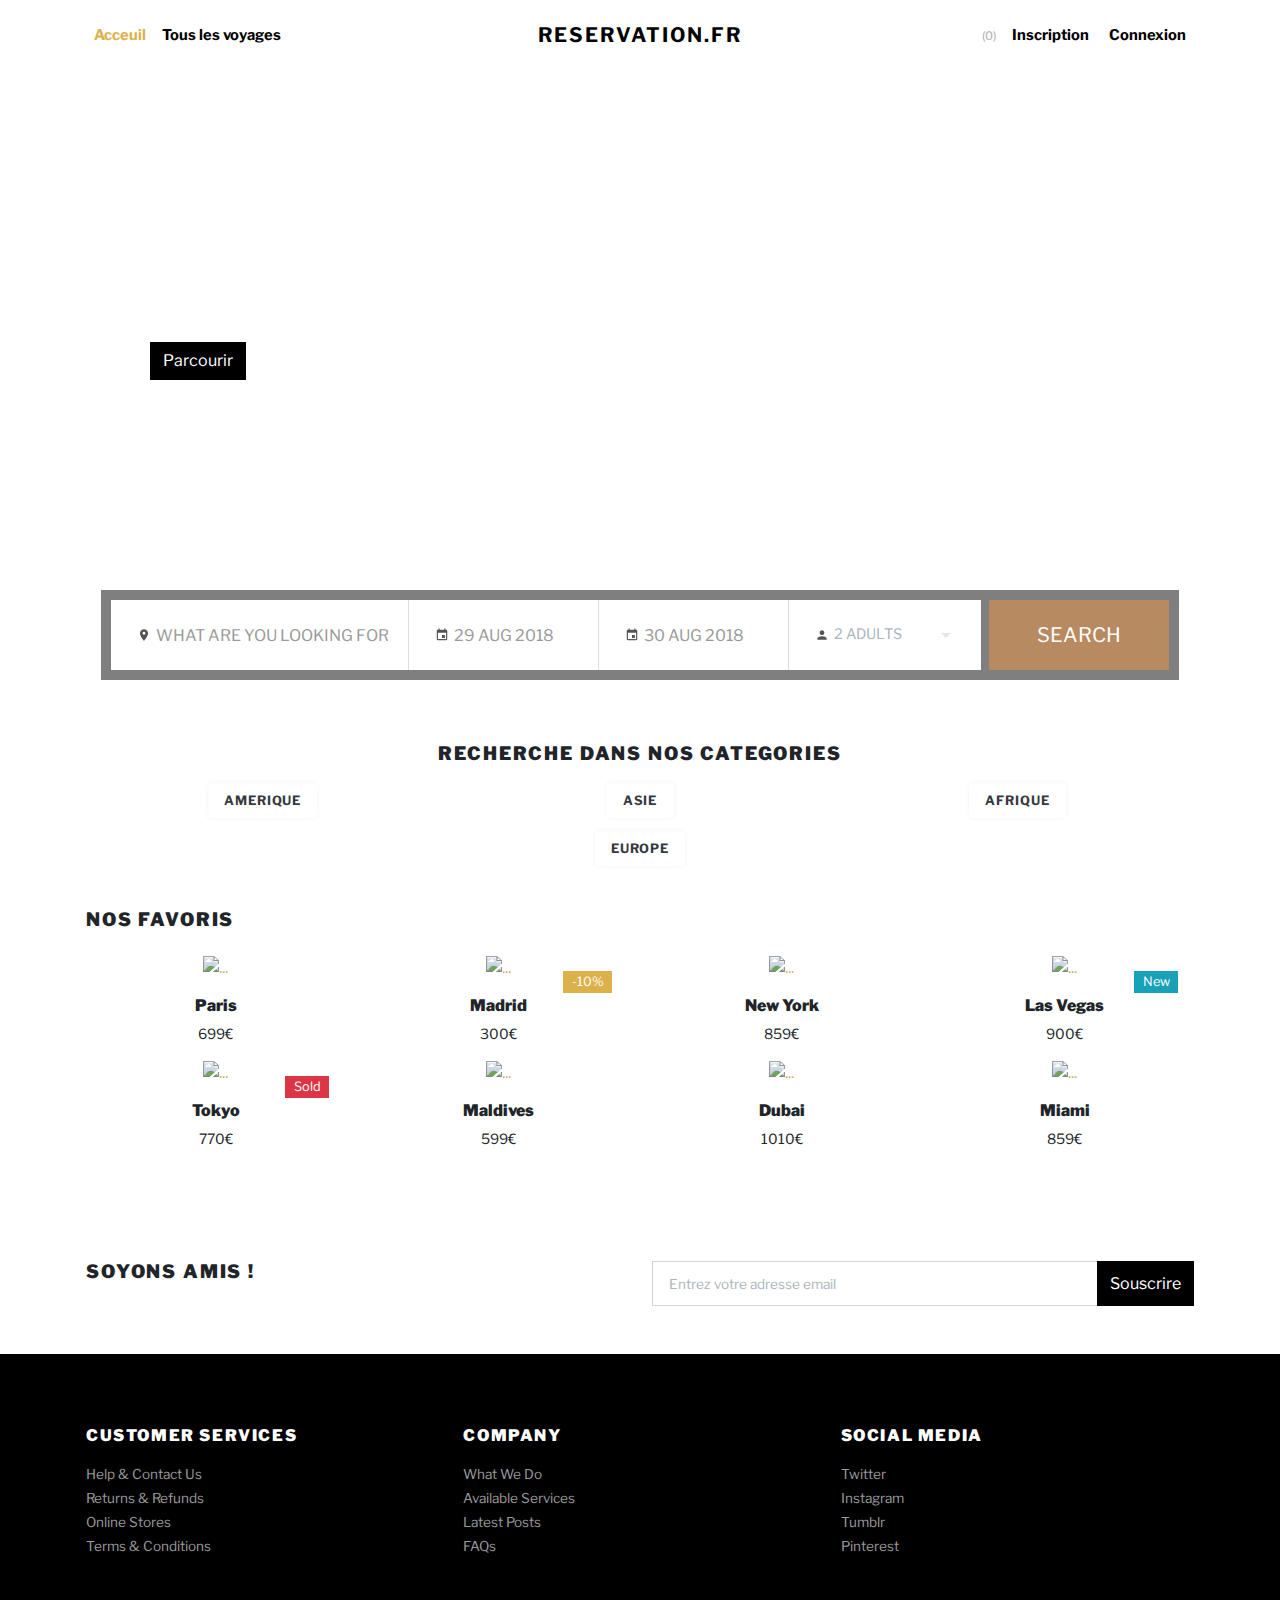
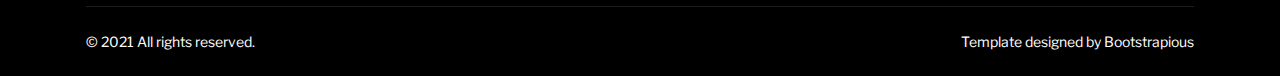
==== commit 2013a6c6: "template shop" ====
--- a/Template/distribution/index.html
+++ b/Template/distribution/index.html
@@ -26,6 +26,8 @@
   <link rel="stylesheet" href="css/custom.css">
   <!-- Favicon-->
   <link rel="shortcut icon" href="img/favicon.png">
+  <!-- <link href="https://fonts.googleapis.com/css?family=Poppins:300,400,500" rel="stylesheet" /> -->
+  <link href="css/main.css" rel="stylesheet" />
 </head>
 
 <body>
@@ -135,6 +137,52 @@
           </div>
         </div>
       </section>
+      <div class="s002">
+        <form>
+          <div class="inner-form">
+            <div class="input-field first-wrap">
+              <div class="icon-wrap">
+                <svg xmlns="http://www.w3.org/2000/svg" width="24" height="24" viewBox="0 0 24 24">
+                  <path d="M12 2C8.13 2 5 5.13 5 9c0 5.25 7 13 7 13s7-7.75 7-13c0-3.87-3.13-7-7-7zm0 9.5c-1.38 0-2.5-1.12-2.5-2.5s1.12-2.5 2.5-2.5 2.5 1.12 2.5 2.5-1.12 2.5-2.5 2.5z"></path>
+                </svg>
+              </div>
+              <input id="search" type="text" placeholder="What are you looking for?" />
+            </div>
+            <div class="input-field second-wrap">
+              <div class="icon-wrap">
+                <svg xmlns="http://www.w3.org/2000/svg" width="24" height="24" viewBox="0 0 24 24">
+                  <path d="M17 12h-5v5h5v-5zM16 1v2H8V1H6v2H5c-1.11 0-1.99.9-1.99 2L3 19c0 1.1.89 2 2 2h14c1.1 0 2-.9 2-2V5c0-1.1-.9-2-2-2h-1V1h-2zm3 18H5V8h14v11z"></path>
+                </svg>
+              </div>
+              <input class="datepicker" id="depart" type="text" placeholder="29 Aug 2018" />
+            </div>
+            <div class="input-field third-wrap">
+              <div class="icon-wrap">
+                <svg xmlns="http://www.w3.org/2000/svg" width="24" height="24" viewBox="0 0 24 24">
+                  <path d="M17 12h-5v5h5v-5zM16 1v2H8V1H6v2H5c-1.11 0-1.99.9-1.99 2L3 19c0 1.1.89 2 2 2h14c1.1 0 2-.9 2-2V5c0-1.1-.9-2-2-2h-1V1h-2zm3 18H5V8h14v11z"></path>
+                </svg>
+              </div>
+              <input class="datepicker" id="return" type="text" placeholder="30 Aug 2018" />
+            </div>
+            <div class="input-field fouth-wrap">
+              <div class="icon-wrap">
+                <svg xmlns="http://www.w3.org/2000/svg" width="24" height="24" viewBox="0 0 24 24">
+                  <path d="M12 12c2.21 0 4-1.79 4-4s-1.79-4-4-4-4 1.79-4 4 1.79 4 4 4zm0 2c-2.67 0-8 1.34-8 4v2h16v-2c0-2.66-5.33-4-8-4z"></path>
+                </svg>
+              </div>
+              <select data-trigger="" name="choices-single-defaul">
+                <option placeholder="">2 Adults</option>
+                <option>3 Adults</option>
+                <option>4 Adults</option>
+                <option>5 Adults</option>
+              </select>
+            </div>
+            <div class="input-field fifth-wrap">
+              <button class="btn-search" type="button">SEARCH</button>
+            </div>
+          </div>
+        </form>
+      </div>
       <!-- CATEGORIES SECTION-->
       <section class="pt-5">
         <header class="text-center">
@@ -142,7 +190,7 @@
           <h2 class="h5 text-uppercase mb-4">Recherche dans nos categories</h2>
         </header>
         <div class="row">
-          <div class="col-md-4"><a class="category-item" href="shop.html"><img class="img-fluid" src="https://imgs.search.brave.com/q2-VHaLdWyRXtSXNYsi_FtWdJbjKyWrokK8ZMTZm98s/rs:fit:860:0:0/g:ce/aHR0cHM6Ly9pLnBp/bmltZy5jb20vb3Jp/Z2luYWxzL2EyLzAz/L2NlL2EyMDNjZTc5/NDFlN2RmNzQ1M2Rm/Yzg4MzNhMmI0Mzdm/LmpwZw"
+          <div class="col-md-4"><a class="category-item" href="shop.html"><img class="img-fluid" src="https://imgs.search.brave.com/pSX997IEb8i52rH_ymcwbt5iUr1TFO3hYvW4miWP1u8/rs:fit:860:0:0/g:ce/aHR0cHM6Ly9pbWFn/ZXMudW5zcGxhc2gu/Y29tL3Bob3RvLTE1/MzYyNzc4ODUwNDAt/YzU3ZjAwYWRiNDQ5/P3E9ODAmdz0xMDAw/JmF1dG89Zm9ybWF0/JmZpdD1jcm9wJml4/bGliPXJiLTQuMC4z/Jml4aWQ9TTN3eE1q/QTNmREI4TUh4elpX/RnlZMmg4TWpCOGZD/VkRNeVZCT1hSaGRI/TWxNakIxYm1semZH/VnVmREI4ZkRCOGZI/d3c"
                 alt="" /><strong class="category-item-title">Amerique</strong></a>
           </div>
           <div class="col-md-4"><a class="category-item mb-4" href="shop.html"><img class="img-fluid"
@@ -479,7 +527,24 @@
     <!-- FontAwesome CSS - loading as last, so it doesn't block rendering-->
     <link rel="stylesheet" href="https://use.fontawesome.com/releases/v5.7.1/css/all.css"
       integrity="sha384-fnmOCqbTlWIlj8LyTjo7mOUStjsKC4pOpQbqyi7RrhN7udi9RwhKkMHpvLbHG9Sr" crossorigin="anonymous">
-  </div>
+
+    <!-- Search bar -->
+    <script src="js/extention/choices.js"></script>
+      <script src="js/extention/flatpickr.js"></script>
+      <script>
+        flatpickr(".datepicker",
+        {});
+  
+      </script>
+      <script>
+        const choices = new Choices('[data-trigger]',
+        {
+          searchEnabled: false,
+          itemSelectText: '',
+        });
+  
+      </script>
+    </div>
 </body>
 
 </html>--- a/Template/distribution/css/custom.css
+++ b/Template/distribution/css/custom.css
@@ -3,6 +3,11 @@
 .white {
     color: white;
 }
+
+.black {
+  color: black;
+}
+
 
 .wrapper {
   display: grid;
--- a/Template/distribution/css/main.css
+++ b/Template/distribution/css/main.css
@@ -0,0 +1,1793 @@
+html {
+  line-height: 1.15;
+  /* 1 */
+  -ms-text-size-adjust: 100%;
+  /* 2 */
+  -webkit-text-size-adjust: 100%;
+  /* 2 */
+}
+
+/* Sections
+   ========================================================================== */
+/**
+ * Remove the margin in all browsers (opinionated).
+ */
+body {
+  margin: 0;
+}
+
+/**
+ * Add the correct display in IE 9-.
+ */
+article,
+aside,
+footer,
+header,
+nav,
+section {
+  display: block;
+}
+
+/**
+ * Correct the font size and margin on `h1` elements within `section` and
+ * `article` contexts in Chrome, Firefox, and Safari.
+ */
+h1 {
+  font-size: 2em;
+  margin: 0.67em 0;
+}
+
+/* Grouping content
+   ========================================================================== */
+/**
+ * Add the correct display in IE 9-.
+ * 1. Add the correct display in IE.
+ */
+figcaption,
+figure,
+main {
+  /* 1 */
+  display: block;
+}
+
+/**
+ * Add the correct margin in IE 8.
+ */
+figure {
+  margin: 1em 40px;
+}
+
+/**
+ * 1. Add the correct box sizing in Firefox.
+ * 2. Show the overflow in Edge and IE.
+ */
+hr {
+  box-sizing: content-box;
+  /* 1 */
+  height: 0;
+  /* 1 */
+  overflow: visible;
+  /* 2 */
+}
+
+/**
+ * 1. Correct the inheritance and scaling of font size in all browsers.
+ * 2. Correct the odd `em` font sizing in all browsers.
+ */
+pre {
+  font-family: "Libre Franklin", monospace;
+  /* 1 */
+  font-size: 1em;
+  /* 2 */
+}
+
+/* Text-level semantics
+   ========================================================================== */
+/**
+ * 1. Remove the gray background on active links in IE 10.
+ * 2. Remove gaps in links underline in iOS 8+ and Safari 8+.
+ */
+a {
+  background-color: transparent;
+  /* 1 */
+  -webkit-text-decoration-skip: objects;
+  /* 2 */
+}
+
+/**
+ * 1. Remove the bottom border in Chrome 57- and Firefox 39-.
+ * 2. Add the correct text decoration in Chrome, Edge, IE, Opera, and Safari.
+ */
+abbr[title] {
+  border-bottom: none;
+  /* 1 */
+  text-decoration: underline;
+  /* 2 */
+  text-decoration: underline dotted;
+  /* 2 */
+}
+
+/**
+ * Prevent the duplicate application of `bolder` by the next rule in Safari 6.
+ */
+b,
+strong {
+  font-weight: inherit;
+}
+
+/**
+ * Add the correct font weight in Chrome, Edge, and Safari.
+ */
+b,
+strong {
+  font-weight: bolder;
+}
+
+/**
+ * 1. Correct the inheritance and scaling of font size in all browsers.
+ * 2. Correct the odd `em` font sizing in all browsers.
+ */
+code,
+kbd,
+samp {
+  font-family: monospace, monospace;
+  /* 1 */
+  font-size: 1em;
+  /* 2 */
+}
+
+/**
+ * Add the correct font style in Android 4.3-.
+ */
+dfn {
+  font-style: italic;
+}
+
+/**
+ * Add the correct background and color in IE 9-.
+ */
+mark {
+  background-color: #ff0;
+  color: #000;
+}
+
+/**
+ * Add the correct font size in all browsers.
+ */
+small {
+  font-size: 80%;
+}
+
+/**
+ * Prevent `sub` and `sup` elements from affecting the line height in
+ * all browsers.
+ */
+sub,
+sup {
+  font-size: 75%;
+  line-height: 0;
+  position: relative;
+  vertical-align: baseline;
+}
+
+sub {
+  bottom: -0.25em;
+}
+
+sup {
+  top: -0.5em;
+}
+
+/* Embedded content
+   ========================================================================== */
+/**
+ * Add the correct display in IE 9-.
+ */
+audio,
+video {
+  display: inline-block;
+}
+
+/**
+ * Add the correct display in iOS 4-7.
+ */
+audio:not([controls]) {
+  display: none;
+  height: 0;
+}
+
+/**
+ * Remove the border on images inside links in IE 10-.
+ */
+img {
+  border-style: none;
+}
+
+/**
+ * Hide the overflow in IE.
+ */
+svg:not(:root) {
+  overflow: hidden;
+}
+
+/* Forms
+   ========================================================================== */
+/**
+ * 1. Change the font styles in all browsers (opinionated).
+ * 2. Remove the margin in Firefox and Safari.
+ */
+button,
+input,
+optgroup,
+select,
+textarea {
+  font-family: "Libre Franklin";
+  /* 1 */
+  font-size: 100%;
+  /* 1 */
+  line-height: 1.15;
+  /* 1 */
+  margin: 0;
+  /* 2 */
+}
+
+/**
+ * Show the overflow in IE.
+ * 1. Show the overflow in Edge.
+ */
+button,
+input {
+  /* 1 */
+  overflow: visible;
+}
+
+/**
+ * Remove the inheritance of text transform in Edge, Firefox, and IE.
+ * 1. Remove the inheritance of text transform in Firefox.
+ */
+button,
+select {
+  /* 1 */
+  text-transform: none;
+}
+
+/**
+ * 1. Prevent a WebKit bug where (2) destroys native `audio` and `video`
+ *    controls in Android 4.
+ * 2. Correct the inability to style clickable types in iOS and Safari.
+ */
+button,
+html [type="button"],
+[type="reset"],
+[type="submit"] {
+  -webkit-appearance: button;
+  /* 2 */
+}
+
+/**
+ * Remove the inner border and padding in Firefox.
+ */
+button::-moz-focus-inner,
+[type="button"]::-moz-focus-inner,
+[type="reset"]::-moz-focus-inner,
+[type="submit"]::-moz-focus-inner {
+  border-style: none;
+  padding: 0;
+}
+
+/**
+ * Restore the focus styles unset by the previous rule.
+ */
+button:-moz-focusring,
+[type="button"]:-moz-focusring,
+[type="reset"]:-moz-focusring,
+[type="submit"]:-moz-focusring {
+  outline: 1px dotted ButtonText;
+}
+
+/**
+ * Correct the padding in Firefox.
+ */
+fieldset {
+  padding: 0.35em 0.75em 0.625em;
+}
+
+/**
+ * 1. Correct the text wrapping in Edge and IE.
+ * 2. Correct the color inheritance from `fieldset` elements in IE.
+ * 3. Remove the padding so developers are not caught out when they zero out
+ *    `fieldset` elements in all browsers.
+ */
+legend {
+  box-sizing: border-box;
+  /* 1 */
+  color: inherit;
+  /* 2 */
+  display: table;
+  /* 1 */
+  max-width: 100%;
+  /* 1 */
+  padding: 0;
+  /* 3 */
+  white-space: normal;
+  /* 1 */
+}
+
+/**
+ * 1. Add the correct display in IE 9-.
+ * 2. Add the correct vertical alignment in Chrome, Firefox, and Opera.
+ */
+progress {
+  display: inline-block;
+  /* 1 */
+  vertical-align: baseline;
+  /* 2 */
+}
+
+/**
+ * Remove the default vertical scrollbar in IE.
+ */
+textarea {
+  overflow: auto;
+}
+
+/**
+ * 1. Add the correct box sizing in IE 10-.
+ * 2. Remove the padding in IE 10-.
+ */
+[type="checkbox"],
+[type="radio"] {
+  box-sizing: border-box;
+  /* 1 */
+  padding: 0;
+  /* 2 */
+}
+
+/**
+ * Correct the cursor style of increment and decrement buttons in Chrome.
+ */
+[type="number"]::-webkit-inner-spin-button,
+[type="number"]::-webkit-outer-spin-button {
+  height: auto;
+}
+
+/**
+ * 1. Correct the odd appearance in Chrome and Safari.
+ * 2. Correct the outline style in Safari.
+ */
+[type="search"] {
+  -webkit-appearance: textfield;
+  /* 1 */
+  outline-offset: -2px;
+  /* 2 */
+}
+
+/**
+ * Remove the inner padding and cancel buttons in Chrome and Safari on macOS.
+ */
+[type="search"]::-webkit-search-cancel-button,
+[type="search"]::-webkit-search-decoration {
+  -webkit-appearance: none;
+}
+
+/**
+ * 1. Correct the inability to style clickable types in iOS and Safari.
+ * 2. Change font properties to `inherit` in Safari.
+ */
+::-webkit-file-upload-button {
+  -webkit-appearance: button;
+  /* 1 */
+  font: inherit;
+  /* 2 */
+}
+
+/* Interactive
+   ========================================================================== */
+/*
+ * Add the correct display in IE 9-.
+ * 1. Add the correct display in Edge, IE, and Firefox.
+ */
+details,
+menu {
+  display: block;
+}
+
+/*
+ * Add the correct display in all browsers.
+ */
+summary {
+  display: list-item;
+}
+
+/* Scripting
+   ========================================================================== */
+/**
+ * Add the correct display in IE 9-.
+ */
+canvas {
+  display: inline-block;
+}
+
+/**
+ * Add the correct display in IE.
+ */
+template {
+  display: none;
+}
+
+/* Hidden
+   ========================================================================== */
+/**
+ * Add the correct display in IE 10-.
+ */
+[hidden] {
+  display: none;
+}
+
+html {
+  height: 100%;
+}
+
+fieldset {
+  margin: 0;
+  padding: 0;
+  -webkit-margin-start: 0;
+  -webkit-margin-end: 0;
+  -webkit-padding-before: 0;
+  -webkit-padding-start: 0;
+  -webkit-padding-end: 0;
+  -webkit-padding-after: 0;
+  border: 0;
+}
+
+legend {
+  margin: 0;
+  padding: 0;
+  display: block;
+  -webkit-padding-start: 0;
+  -webkit-padding-end: 0;
+}
+
+/*===============================
+=            Choices            =
+===============================*/
+.choices {
+  position: relative;
+  margin-bottom: 24px;
+  font-size: 16px;
+}
+
+.choices:focus {
+  outline: none;
+}
+
+.choices:last-child {
+  margin-bottom: 0;
+}
+
+.choices.is-disabled .choices__inner, .choices.is-disabled .choices__input {
+  background-color: #EAEAEA;
+  cursor: not-allowed;
+  -webkit-user-select: none;
+     -moz-user-select: none;
+      -ms-user-select: none;
+          user-select: none;
+}
+
+.choices.is-disabled .choices__item {
+  cursor: not-allowed;
+}
+
+.choices[data-type*="select-one"] {
+  cursor: pointer;
+}
+
+.choices[data-type*="select-one"] .choices__inner {
+  padding-bottom: 7.5px;
+}
+
+.choices[data-type*="select-one"] .choices__input {
+  display: block;
+  width: 100%;
+  padding: 10px;
+  border-bottom: 1px solid #DDDDDD;
+  background-color: #FFFFFF;
+  margin: 0;
+}
+
+.choices[data-type*="select-one"] .choices__button {
+  background-image: url("../../icons/cross-inverse.svg");
+  padding: 0;
+  background-size: 8px;
+  height: 100%;
+  position: absolute;
+  top: 50%;
+  right: 0;
+  margin-top: -10px;
+  margin-right: 25px;
+  height: 20px;
+  width: 20px;
+  border-radius: 10em;
+  opacity: .5;
+}
+
+.choices[data-type*="select-one"] .choices__button:hover, .choices[data-type*="select-one"] .choices__button:focus {
+  opacity: 1;
+}
+
+.choices[data-type*="select-one"] .choices__button:focus {
+  box-shadow: 0px 0px 0px 2px #00BCD4;
+}
+
+.choices[data-type*="select-one"]:after {
+  content: "";
+  height: 0;
+  width: 0;
+  border-style: solid;
+  border-color: #333333 transparent transparent transparent;
+  border-width: 5px;
+  position: absolute;
+  right: 11.5px;
+  top: 50%;
+  margin-top: -2.5px;
+  pointer-events: none;
+}
+
+.choices[data-type*="select-one"].is-open:after {
+  border-color: transparent transparent #333333 transparent;
+  margin-top: -7.5px;
+}
+
+.choices[data-type*="select-one"][dir="rtl"]:after {
+  left: 11.5px;
+  right: auto;
+}
+
+.choices[data-type*="select-one"][dir="rtl"] .choices__button {
+  right: auto;
+  left: 0;
+  margin-left: 25px;
+  margin-right: 0;
+}
+
+.choices[data-type*="select-multiple"] .choices__inner, .choices[data-type*="text"] .choices__inner {
+  cursor: text;
+}
+
+.choices[data-type*="select-multiple"] .choices__button, .choices[data-type*="text"] .choices__button {
+  position: relative;
+  display: inline-block;
+  margin-top: 0;
+  margin-right: -4px;
+  margin-bottom: 0;
+  margin-left: 8px;
+  padding-left: 16px;
+  border-left: 1px solid #008fa1;
+  background-image: url("../../icons/cross.svg");
+  background-size: 8px;
+  width: 8px;
+  line-height: 1;
+  opacity: .75;
+}
+
+.choices[data-type*="select-multiple"] .choices__button:hover, .choices[data-type*="select-multiple"] .choices__button:focus, .choices[data-type*="text"] .choices__button:hover, .choices[data-type*="text"] .choices__button:focus {
+  opacity: 1;
+}
+
+.choices__inner {
+  display: inline-block;
+  vertical-align: top;
+  width: 100%;
+  background-color: #f9f9f9;
+  padding: 7.5px 7.5px 3.75px;
+  border: 1px solid #DDDDDD;
+  border-radius: 2.5px;
+  font-size: 14px;
+  min-height: 44px;
+  overflow: hidden;
+}
+
+.is-focused .choices__inner, .is-open .choices__inner {
+  border-color: #b7b7b7;
+}
+
+.is-open .choices__inner {
+  border-radius: 2.5px 2.5px 0 0;
+}
+
+.is-flipped.is-open .choices__inner {
+  border-radius: 0 0 2.5px 2.5px;
+}
+
+.choices__list {
+  margin: 0;
+  padding-left: 0;
+  list-style: none;
+}
+
+.choices__list--single {
+  display: inline-block;
+  padding: 4px 16px 4px 4px;
+  width: 100%;
+}
+
+[dir="rtl"] .choices__list--single {
+  padding-right: 4px;
+  padding-left: 16px;
+}
+
+.choices__list--single .choices__item {
+  width: 100%;
+}
+
+.choices__list--multiple {
+  display: inline;
+}
+
+.choices__list--multiple .choices__item {
+  display: inline-block;
+  vertical-align: middle;
+  border-radius: 20px;
+  padding: 4px 10px;
+  font-size: 12px;
+  font-weight: 500;
+  margin-right: 3.75px;
+  margin-bottom: 3.75px;
+  background-color: #00BCD4;
+  border: 1px solid #00a5bb;
+  color: #FFFFFF;
+  word-break: break-all;
+}
+
+.choices__list--multiple .choices__item[data-deletable] {
+  padding-right: 5px;
+}
+
+[dir="rtl"] .choices__list--multiple .choices__item {
+  margin-right: 0;
+  margin-left: 3.75px;
+}
+
+.choices__list--multiple .choices__item.is-highlighted {
+  background-color: #00a5bb;
+  border: 1px solid #008fa1;
+}
+
+.is-disabled .choices__list--multiple .choices__item {
+  background-color: #aaaaaa;
+  border: 1px solid #919191;
+}
+
+.choices__list--dropdown {
+  display: none;
+  z-index: 1;
+  position: absolute;
+  width: 100%;
+  background-color: #FFFFFF;
+  border: 1px solid #DDDDDD;
+  top: 100%;
+  margin-top: -1px;
+  border-bottom-left-radius: 2.5px;
+  border-bottom-right-radius: 2.5px;
+  overflow: hidden;
+  word-break: break-all;
+}
+
+.choices__list--dropdown.is-active {
+  display: block;
+}
+
+.is-open .choices__list--dropdown {
+  border-color: #b7b7b7;
+}
+
+.is-flipped .choices__list--dropdown {
+  top: auto;
+  bottom: 100%;
+  margin-top: 0;
+  margin-bottom: -1px;
+  border-radius: .25rem .25rem 0 0;
+}
+
+.choices__list--dropdown .choices__list {
+  position: relative;
+  max-height: 300px;
+  overflow: auto;
+  -webkit-overflow-scrolling: touch;
+  will-change: scroll-position;
+}
+
+.choices__list--dropdown .choices__item {
+  position: relative;
+  padding: 10px;
+  font-size: 14px;
+}
+
+[dir="rtl"] .choices__list--dropdown .choices__item {
+  text-align: right;
+}
+
+@media (min-width: 640px) {
+  .choices__list--dropdown .choices__item--selectable {
+    padding-right: 100px;
+  }
+  .choices__list--dropdown .choices__item--selectable:after {
+    content: attr(data-select-text);
+    font-size: 12px;
+    opacity: 0;
+    position: absolute;
+    right: 10px;
+    top: 50%;
+    transform: translateY(-50%);
+  }
+  [dir="rtl"] .choices__list--dropdown .choices__item--selectable {
+    text-align: right;
+    padding-left: 100px;
+    padding-right: 10px;
+  }
+  [dir="rtl"] .choices__list--dropdown .choices__item--selectable:after {
+    right: auto;
+    left: 10px;
+  }
+}
+
+.choices__list--dropdown .choices__item--selectable.is-highlighted {
+  background-color: #f2f2f2;
+}
+
+.choices__list--dropdown .choices__item--selectable.is-highlighted:after {
+  opacity: .5;
+}
+
+.choices__item {
+  cursor: default;
+}
+
+.choices__item--selectable {
+  cursor: pointer;
+}
+
+.choices__item--disabled {
+  cursor: not-allowed;
+  -webkit-user-select: none;
+     -moz-user-select: none;
+      -ms-user-select: none;
+          user-select: none;
+  opacity: .5;
+}
+
+.choices__heading {
+  font-weight: 600;
+  font-size: 12px;
+  padding: 10px;
+  border-bottom: 1px solid #f7f7f7;
+  color: gray;
+}
+
+.choices__button {
+  text-indent: -9999px;
+  -webkit-appearance: none;
+  -moz-appearance: none;
+       appearance: none;
+  border: 0;
+  background-color: transparent;
+  background-repeat: no-repeat;
+  background-position: center;
+  cursor: pointer;
+}
+
+.choices__button:focus {
+  outline: none;
+}
+
+.choices__input {
+  display: inline-block;
+  vertical-align: baseline;
+  background-color: #f9f9f9;
+  font-size: 14px;
+  margin-bottom: 5px;
+  border: 0;
+  border-radius: 0;
+  max-width: 100%;
+  padding: 4px 0 4px 2px;
+}
+
+.choices__input:focus {
+  outline: 0;
+}
+
+[dir="rtl"] .choices__input {
+  padding-right: 2px;
+  padding-left: 0;
+}
+
+.choices__placeholder {
+  opacity: .5;
+}
+
+/*=====  End of Choices  ======*/
+.flatpickr-calendar {
+  background: transparent;
+  opacity: 0;
+  display: none;
+  text-align: center;
+  visibility: hidden;
+  padding: 0;
+  animation: none;
+  direction: ltr;
+  border: 0;
+  font-size: 14px;
+  line-height: 24px;
+  border-radius: 5px;
+  position: absolute;
+  width: 307.875px;
+  box-sizing: border-box;
+  -ms-touch-action: manipulation;
+  touch-action: manipulation;
+  background: #fff;
+  box-shadow: 1px 0 0 #e6e6e6, -1px 0 0 #e6e6e6, 0 1px 0 #e6e6e6, 0 -1px 0 #e6e6e6, 0 3px 13px rgba(0, 0, 0, 0.08);
+}
+
+.flatpickr-calendar.open, .flatpickr-calendar.inline {
+  opacity: 1;
+  max-height: 640px;
+  visibility: visible;
+}
+
+.flatpickr-calendar.open {
+  display: inline-block;
+  z-index: 99999;
+}
+
+.flatpickr-calendar.animate.open {
+  animation: fpFadeInDown 300ms cubic-bezier(0.23, 1, 0.32, 1);
+}
+
+.flatpickr-calendar.inline {
+  display: block;
+  position: relative;
+  top: 2px;
+}
+
+.flatpickr-calendar.static {
+  position: absolute;
+  top: calc(100% + 2px);
+}
+
+.flatpickr-calendar.static.open {
+  z-index: 999;
+  display: block;
+}
+
+.flatpickr-calendar.multiMonth .flatpickr-days .dayContainer:nth-child(n+1) .flatpickr-day.inRange:nth-child(7n+7) {
+  box-shadow: none !important;
+}
+
+.flatpickr-calendar.multiMonth .flatpickr-days .dayContainer:nth-child(n+2) .flatpickr-day.inRange:nth-child(7n+1) {
+  box-shadow: -2px 0 0 #e6e6e6,5px 0 0 #e6e6e6;
+}
+
+.flatpickr-calendar .hasWeeks .dayContainer, .flatpickr-calendar .hasTime .dayContainer {
+  border-bottom: 0;
+  border-bottom-right-radius: 0;
+  border-bottom-left-radius: 0;
+}
+
+.flatpickr-calendar .hasWeeks .dayContainer {
+  border-left: 0;
+}
+
+.flatpickr-calendar.showTimeInput.hasTime .flatpickr-time {
+  height: 40px;
+  border-top: 1px solid #e6e6e6;
+}
+
+.flatpickr-calendar.noCalendar.hasTime .flatpickr-time {
+  height: auto;
+}
+
+.flatpickr-calendar:before, .flatpickr-calendar:after {
+  position: absolute;
+  display: block;
+  pointer-events: none;
+  border: solid transparent;
+  content: '';
+  height: 0;
+  width: 0;
+  left: 22px;
+}
+
+.flatpickr-calendar.rightMost:before, .flatpickr-calendar.rightMost:after {
+  left: auto;
+  right: 22px;
+}
+
+.flatpickr-calendar:before {
+  border-width: 5px;
+  margin: 0 -5px;
+}
+
+.flatpickr-calendar:after {
+  border-width: 4px;
+  margin: 0 -4px;
+}
+
+.flatpickr-calendar.arrowTop:before, .flatpickr-calendar.arrowTop:after {
+  bottom: 100%;
+}
+
+.flatpickr-calendar.arrowTop:before {
+  border-bottom-color: #e6e6e6;
+}
+
+.flatpickr-calendar.arrowTop:after {
+  border-bottom-color: #fff;
+}
+
+.flatpickr-calendar.arrowBottom:before, .flatpickr-calendar.arrowBottom:after {
+  top: 100%;
+}
+
+.flatpickr-calendar.arrowBottom:before {
+  border-top-color: #e6e6e6;
+}
+
+.flatpickr-calendar.arrowBottom:after {
+  border-top-color: #fff;
+}
+
+.flatpickr-calendar:focus {
+  outline: 0;
+}
+
+.flatpickr-wrapper {
+  position: relative;
+  display: inline-block;
+}
+
+.flatpickr-months {
+  display: -ms-flexbox;
+  display: flex;
+}
+
+.flatpickr-months .flatpickr-month {
+  background: transparent;
+  color: rgba(0, 0, 0, 0.9);
+  fill: rgba(0, 0, 0, 0.9);
+  height: 28px;
+  line-height: 1;
+  text-align: center;
+  position: relative;
+  -webkit-user-select: none;
+  -moz-user-select: none;
+  -ms-user-select: none;
+  user-select: none;
+  overflow: hidden;
+  -ms-flex: 1;
+  flex: 1;
+}
+
+.flatpickr-months .flatpickr-prev-month, .flatpickr-months .flatpickr-next-month {
+  text-decoration: none;
+  cursor: pointer;
+  position: absolute;
+  top: 0;
+  line-height: 16px;
+  height: 28px;
+  padding: 10px;
+  z-index: 3;
+  color: rgba(0, 0, 0, 0.9);
+  fill: rgba(0, 0, 0, 0.9);
+}
+
+.flatpickr-months .flatpickr-prev-month.disabled, .flatpickr-months .flatpickr-next-month.disabled {
+  display: none;
+}
+
+.flatpickr-months .flatpickr-prev-month i, .flatpickr-months .flatpickr-next-month i {
+  position: relative;
+}
+
+.flatpickr-months .flatpickr-prev-month.flatpickr-prev-month, .flatpickr-months .flatpickr-next-month.flatpickr-prev-month {
+  /*
+      /*rtl:begin:ignore*/
+  left: 0;
+  /*
+      /*rtl:end:ignore*/
+}
+
+/*
+      /*rtl:begin:ignore*/
+/*
+      /*rtl:end:ignore*/
+.flatpickr-months .flatpickr-prev-month.flatpickr-next-month, .flatpickr-months .flatpickr-next-month.flatpickr-next-month {
+  /*
+      /*rtl:begin:ignore*/
+  right: 0;
+  /*
+      /*rtl:end:ignore*/
+}
+
+/*
+      /*rtl:begin:ignore*/
+/*
+      /*rtl:end:ignore*/
+.flatpickr-months .flatpickr-prev-month:hover, .flatpickr-months .flatpickr-next-month:hover {
+  color: #959ea9;
+}
+
+.flatpickr-months .flatpickr-prev-month:hover svg, .flatpickr-months .flatpickr-next-month:hover svg {
+  fill: #f64747;
+}
+
+.flatpickr-months .flatpickr-prev-month svg, .flatpickr-months .flatpickr-next-month svg {
+  width: 14px;
+  height: 14px;
+}
+
+.flatpickr-months .flatpickr-prev-month svg path, .flatpickr-months .flatpickr-next-month svg path {
+  transition: fill .1s;
+  fill: inherit;
+}
+
+.numInputWrapper {
+  position: relative;
+  height: auto;
+}
+
+.numInputWrapper input, .numInputWrapper span {
+  display: inline-block;
+}
+
+.numInputWrapper input {
+  width: 100%;
+}
+
+.numInputWrapper input::-ms-clear {
+  display: none;
+}
+
+.numInputWrapper span {
+  position: absolute;
+  right: 0;
+  width: 14px;
+  padding: 0 4px 0 2px;
+  height: 50%;
+  line-height: 50%;
+  opacity: 0;
+  cursor: pointer;
+  border: 1px solid rgba(57, 57, 57, 0.15);
+  box-sizing: border-box;
+}
+
+.numInputWrapper span:hover {
+  background: rgba(0, 0, 0, 0.1);
+}
+
+.numInputWrapper span:active {
+  background: rgba(0, 0, 0, 0.2);
+}
+
+.numInputWrapper span:after {
+  display: block;
+  content: "";
+  position: absolute;
+}
+
+.numInputWrapper span.arrowUp {
+  top: 0;
+  border-bottom: 0;
+}
+
+.numInputWrapper span.arrowUp:after {
+  border-left: 4px solid transparent;
+  border-right: 4px solid transparent;
+  border-bottom: 4px solid rgba(57, 57, 57, 0.6);
+  top: 26%;
+}
+
+.numInputWrapper span.arrowDown {
+  top: 50%;
+}
+
+.numInputWrapper span.arrowDown:after {
+  border-left: 4px solid transparent;
+  border-right: 4px solid transparent;
+  border-top: 4px solid rgba(57, 57, 57, 0.6);
+  top: 40%;
+}
+
+.numInputWrapper span svg {
+  width: inherit;
+  height: auto;
+}
+
+.numInputWrapper span svg path {
+  fill: rgba(0, 0, 0, 0.5);
+}
+
+.numInputWrapper:hover {
+  background: rgba(0, 0, 0, 0.05);
+}
+
+.numInputWrapper:hover span {
+  opacity: 1;
+}
+
+.flatpickr-current-month {
+  font-size: 135%;
+  line-height: inherit;
+  font-weight: 300;
+  color: inherit;
+  position: absolute;
+  width: 75%;
+  left: 12.5%;
+  padding: 6.16px 0 0 0;
+  line-height: 1;
+  height: 28px;
+  display: inline-block;
+  text-align: center;
+  transform: translate3d(0, 0, 0);
+}
+
+.flatpickr-current-month span.cur-month {
+  font-family: inherit;
+  font-weight: 700;
+  color: inherit;
+  display: inline-block;
+  margin-left: .5ch;
+  padding: 0;
+}
+
+.flatpickr-current-month span.cur-month:hover {
+  background: rgba(0, 0, 0, 0.05);
+}
+
+.flatpickr-current-month .numInputWrapper {
+  width: 6ch;
+  width: 7ch\0;
+  display: inline-block;
+}
+
+.flatpickr-current-month .numInputWrapper span.arrowUp:after {
+  border-bottom-color: rgba(0, 0, 0, 0.9);
+}
+
+.flatpickr-current-month .numInputWrapper span.arrowDown:after {
+  border-top-color: rgba(0, 0, 0, 0.9);
+}
+
+.flatpickr-current-month input.cur-year {
+  background: transparent;
+  box-sizing: border-box;
+  color: inherit;
+  cursor: text;
+  padding: 0 0 0 .5ch;
+  margin: 0;
+  display: inline-block;
+  font-size: inherit;
+  font-family: inherit;
+  font-weight: 300;
+  line-height: inherit;
+  height: auto;
+  border: 0;
+  border-radius: 0;
+  vertical-align: initial;
+}
+
+.flatpickr-current-month input.cur-year:focus {
+  outline: 0;
+}
+
+.flatpickr-current-month input.cur-year[disabled], .flatpickr-current-month input.cur-year[disabled]:hover {
+  font-size: 100%;
+  color: rgba(0, 0, 0, 0.5);
+  background: transparent;
+  pointer-events: none;
+}
+
+.flatpickr-weekdays {
+  background: transparent;
+  text-align: center;
+  overflow: hidden;
+  width: 100%;
+  display: -ms-flexbox;
+  display: flex;
+  -ms-flex-align: center;
+  align-items: center;
+  height: 28px;
+}
+
+.flatpickr-weekdays .flatpickr-weekdaycontainer {
+  display: -ms-flexbox;
+  display: flex;
+  -ms-flex: 1;
+  flex: 1;
+}
+
+span.flatpickr-weekday {
+  cursor: default;
+  font-size: 90%;
+  background: transparent;
+  color: rgba(0, 0, 0, 0.54);
+  line-height: 1;
+  margin: 0;
+  text-align: center;
+  display: block;
+  -ms-flex: 1;
+  flex: 1;
+  font-weight: bolder;
+}
+
+.dayContainer, .flatpickr-weeks {
+  padding: 1px 0 0 0;
+}
+
+.flatpickr-days {
+  position: relative;
+  overflow: hidden;
+  display: -ms-flexbox;
+  display: flex;
+  -ms-flex-align: start;
+  align-items: flex-start;
+  width: 307.875px;
+}
+
+.flatpickr-days:focus {
+  outline: 0;
+}
+
+.dayContainer {
+  padding: 0;
+  outline: 0;
+  text-align: left;
+  width: 307.875px;
+  min-width: 307.875px;
+  max-width: 307.875px;
+  box-sizing: border-box;
+  display: inline-block;
+  display: -ms-flexbox;
+  display: flex;
+  flex-wrap: wrap;
+  -ms-flex-wrap: wrap;
+  -ms-flex-pack: justify;
+  justify-content: space-around;
+  transform: translate3d(0, 0, 0);
+  opacity: 1;
+}
+
+.dayContainer + .dayContainer {
+  box-shadow: -1px 0 0 #e6e6e6;
+}
+
+.flatpickr-day {
+  background: none;
+  border: 1px solid transparent;
+  border-radius: 150px;
+  box-sizing: border-box;
+  color: #393939;
+  cursor: pointer;
+  font-weight: 400;
+  width: 14.2857143%;
+  -ms-flex-preferred-size: 14.2857143%;
+  flex-basis: 14.2857143%;
+  max-width: 39px;
+  height: 39px;
+  line-height: 39px;
+  margin: 0;
+  display: inline-block;
+  position: relative;
+  -ms-flex-pack: center;
+  justify-content: center;
+  text-align: center;
+}
+
+.flatpickr-day.inRange, .flatpickr-day.prevMonthDay.inRange, .flatpickr-day.nextMonthDay.inRange, .flatpickr-day.today.inRange, .flatpickr-day.prevMonthDay.today.inRange, .flatpickr-day.nextMonthDay.today.inRange, .flatpickr-day:hover, .flatpickr-day.prevMonthDay:hover, .flatpickr-day.nextMonthDay:hover, .flatpickr-day:focus, .flatpickr-day.prevMonthDay:focus, .flatpickr-day.nextMonthDay:focus {
+  cursor: pointer;
+  outline: 0;
+  background: #e6e6e6;
+  border-color: #e6e6e6;
+}
+
+.flatpickr-day.today {
+  border-color: #959ea9;
+}
+
+.flatpickr-day.today:hover, .flatpickr-day.today:focus {
+  border-color: #959ea9;
+  background: #959ea9;
+  color: #fff;
+}
+
+.flatpickr-day.selected, .flatpickr-day.startRange, .flatpickr-day.endRange, .flatpickr-day.selected.inRange, .flatpickr-day.startRange.inRange, .flatpickr-day.endRange.inRange, .flatpickr-day.selected:focus, .flatpickr-day.startRange:focus, .flatpickr-day.endRange:focus, .flatpickr-day.selected:hover, .flatpickr-day.startRange:hover, .flatpickr-day.endRange:hover, .flatpickr-day.selected.prevMonthDay, .flatpickr-day.startRange.prevMonthDay, .flatpickr-day.endRange.prevMonthDay, .flatpickr-day.selected.nextMonthDay, .flatpickr-day.startRange.nextMonthDay, .flatpickr-day.endRange.nextMonthDay {
+  background: #569ff7;
+  box-shadow: none;
+  color: #fff;
+  border-color: #569ff7;
+}
+
+.flatpickr-day.selected.startRange, .flatpickr-day.startRange.startRange, .flatpickr-day.endRange.startRange {
+  border-radius: 50px 0 0 50px;
+}
+
+.flatpickr-day.selected.endRange, .flatpickr-day.startRange.endRange, .flatpickr-day.endRange.endRange {
+  border-radius: 0 50px 50px 0;
+}
+
+.flatpickr-day.selected.startRange + .endRange:not(:nth-child(7n+1)), .flatpickr-day.startRange.startRange + .endRange:not(:nth-child(7n+1)), .flatpickr-day.endRange.startRange + .endRange:not(:nth-child(7n+1)) {
+  box-shadow: -10px 0 0 #569ff7;
+}
+
+.flatpickr-day.selected.startRange.endRange, .flatpickr-day.startRange.startRange.endRange, .flatpickr-day.endRange.startRange.endRange {
+  border-radius: 50px;
+}
+
+.flatpickr-day.inRange {
+  border-radius: 0;
+  box-shadow: -5px 0 0 #e6e6e6,5px 0 0 #e6e6e6;
+}
+
+.flatpickr-day.disabled, .flatpickr-day.disabled:hover, .flatpickr-day.prevMonthDay, .flatpickr-day.nextMonthDay, .flatpickr-day.notAllowed, .flatpickr-day.notAllowed.prevMonthDay, .flatpickr-day.notAllowed.nextMonthDay {
+  color: rgba(57, 57, 57, 0.3);
+  background: transparent;
+  border-color: transparent;
+  cursor: default;
+}
+
+.flatpickr-day.disabled, .flatpickr-day.disabled:hover {
+  cursor: not-allowed;
+  color: rgba(57, 57, 57, 0.1);
+}
+
+.flatpickr-day.week.selected {
+  border-radius: 0;
+  box-shadow: -5px 0 0 #569ff7,5px 0 0 #569ff7;
+}
+
+.flatpickr-day.hidden {
+  visibility: hidden;
+}
+
+.rangeMode .flatpickr-day {
+  margin-top: 1px;
+}
+
+.flatpickr-weekwrapper {
+  display: inline-block;
+  float: left;
+}
+
+.flatpickr-weekwrapper .flatpickr-weeks {
+  padding: 0 12px;
+  box-shadow: 1px 0 0 #e6e6e6;
+}
+
+.flatpickr-weekwrapper .flatpickr-weekday {
+  float: none;
+  width: 100%;
+  line-height: 28px;
+}
+
+.flatpickr-weekwrapper span.flatpickr-day, .flatpickr-weekwrapper span.flatpickr-day:hover {
+  display: block;
+  width: 100%;
+  max-width: none;
+  color: rgba(57, 57, 57, 0.3);
+  background: transparent;
+  cursor: default;
+  border: none;
+}
+
+.flatpickr-innerContainer {
+  display: block;
+  display: -ms-flexbox;
+  display: flex;
+  box-sizing: border-box;
+  overflow: hidden;
+}
+
+.flatpickr-rContainer {
+  display: inline-block;
+  padding: 0;
+  box-sizing: border-box;
+}
+
+.flatpickr-time {
+  text-align: center;
+  outline: 0;
+  display: block;
+  height: 0;
+  line-height: 40px;
+  max-height: 40px;
+  box-sizing: border-box;
+  overflow: hidden;
+  display: -ms-flexbox;
+  display: flex;
+}
+
+.flatpickr-time:after {
+  content: "";
+  display: table;
+  clear: both;
+}
+
+.flatpickr-time .numInputWrapper {
+  -ms-flex: 1;
+  flex: 1;
+  width: 40%;
+  height: 40px;
+  float: left;
+}
+
+.flatpickr-time .numInputWrapper span.arrowUp:after {
+  border-bottom-color: #393939;
+}
+
+.flatpickr-time .numInputWrapper span.arrowDown:after {
+  border-top-color: #393939;
+}
+
+.flatpickr-time.hasSeconds .numInputWrapper {
+  width: 26%;
+}
+
+.flatpickr-time.time24hr .numInputWrapper {
+  width: 49%;
+}
+
+.flatpickr-time input {
+  background: transparent;
+  box-shadow: none;
+  border: 0;
+  border-radius: 0;
+  text-align: center;
+  margin: 0;
+  padding: 0;
+  height: inherit;
+  line-height: inherit;
+  color: #393939;
+  font-size: 14px;
+  position: relative;
+  box-sizing: border-box;
+}
+
+.flatpickr-time input.flatpickr-hour {
+  font-weight: bold;
+}
+
+.flatpickr-time input.flatpickr-minute, .flatpickr-time input.flatpickr-second {
+  font-weight: 400;
+}
+
+.flatpickr-time input:focus {
+  outline: 0;
+  border: 0;
+}
+
+.flatpickr-time .flatpickr-time-separator, .flatpickr-time .flatpickr-am-pm {
+  height: inherit;
+  display: inline-block;
+  float: left;
+  line-height: inherit;
+  color: #393939;
+  font-weight: bold;
+  width: 2%;
+  -webkit-user-select: none;
+  -moz-user-select: none;
+  -ms-user-select: none;
+  user-select: none;
+  -ms-flex-item-align: center;
+  -ms-grid-row-align: center;
+      align-self: center;
+}
+
+.flatpickr-time .flatpickr-am-pm {
+  outline: 0;
+  width: 18%;
+  cursor: pointer;
+  text-align: center;
+  font-weight: 400;
+}
+
+.flatpickr-time input:hover, .flatpickr-time .flatpickr-am-pm:hover, .flatpickr-time input:focus, .flatpickr-time .flatpickr-am-pm:focus {
+  background: #f3f3f3;
+}
+
+.flatpickr-input[readonly] {
+  cursor: pointer;
+}
+
+@keyframes fpFadeInDown {
+  from {
+    opacity: 0;
+    transform: translate3d(0, -20px, 0);
+  }
+  to {
+    opacity: 1;
+    transform: translate3d(0, 0, 0);
+  }
+}
+
+* {
+  box-sizing: border-box;
+}
+
+.s002 {
+  min-height: 100px;
+  display: -ms-flexbox;
+  display: flex;
+  -ms-flex-pack: center;
+      justify-content: center;
+  -ms-flex-align: center;
+      align-items: center;
+  font-family: "Libre Franklin", sans-serif;
+  background-size: cover;
+  background-position: center center;
+  padding: 15px;
+  padding-top: 40px;
+}
+
+.s002 form {
+  width: 100%;
+  max-width: 1190px;
+}
+
+.s002 form legend {
+  font-size: 60px;
+  line-height: 1;
+  color: #fff;
+  margin-bottom: 60px;
+  font-weight: 400;
+  text-align: center;
+}
+
+.s002 form .inner-form {
+  background: rgba(0, 0, 0, 0.5);
+  padding: 10px;
+  display: -ms-flexbox;
+  display: flex;
+  width: 100%;
+  -ms-flex-pack: justify;
+      justify-content: space-between;
+  -ms-flex-align: center;
+      align-items: center;
+}
+
+.s002 form .inner-form .input-field {
+  position: relative;
+  border-right: 1px solid #ddd;
+}
+
+.s002 form .inner-form .input-field .icon-wrap {
+  position: absolute;
+  top: 0;
+  left: 0;
+  width: 40px;
+  height: 100%;
+  display: -ms-flexbox;
+  display: flex;
+  -ms-flex-pack: end;
+      justify-content: flex-end;
+  -ms-flex-align: center;
+      align-items: center;
+  z-index: 1;
+}
+
+.s002 form .inner-form .input-field .icon-wrap svg {
+  fill: #555;
+  width: 14px;
+  height: 14px;
+}
+
+.s002 form .inner-form .input-field input {
+  height: 70px;
+  background: #fff;
+  border-radius: 0;
+  border: 0;
+  display: block;
+  width: 100%;
+  padding: 10px 20px 10px 45px;
+  font-size: 16px;
+  color: #555;
+  font-weight: 400;
+  font-family: "Libre Franklin", sans-serif;
+}
+
+.s002 form .inner-form .input-field input.placeholder {
+  color: #9a9a9a;
+  font-size: 16px;
+  font-weight: 400;
+  text-transform: uppercase;
+}
+
+.s002 form .inner-form .input-field input:-moz-placeholder {
+  color: #9a9a9a;
+  font-size: 16px;
+  font-weight: 400;
+  text-transform: uppercase;
+}
+
+.s002 form .inner-form .input-field input::-webkit-input-placeholder {
+  color: #9a9a9a;
+  font-size: 16px;
+  font-weight: 400;
+  text-transform: uppercase;
+}
+
+.s002 form .inner-form .input-field input:hover, .s002 form .inner-form .input-field input:focus {
+  box-shadow: none;
+  outline: 0;
+}
+
+.s002 form .inner-form .input-field.first-wrap {
+  -ms-flex-positive: 1;
+      flex-grow: 1;
+}
+
+.s002 form .inner-form .input-field.second-wrap {
+  min-width: 190px;
+  max-width: 190px;
+}
+
+.s002 form .inner-form .input-field.third-wrap {
+  min-width: 190px;
+  max-width: 190px;
+}
+
+.s002 form .inner-form .input-field.fouth-wrap {
+  min-width: 190px;
+  max-width: 190px;
+  border-right: 0;
+}
+
+.s002 form .inner-form .input-field.fouth-wrap .choices__inner {
+  background: #fff;
+  border-radius: 0;
+  border: 0;
+  height: 70px;
+  color: #666;
+  display: -ms-flexbox;
+  display: flex;
+  -ms-flex-align: center;
+      align-items: center;
+  padding: 10px 32px 10px 45px;
+  border-radius: 0;
+}
+
+.s002 form .inner-form .input-field.fouth-wrap .choices__inner .choices__list.choices__list--single {
+  display: -ms-flexbox;
+  display: flex;
+  padding: 0;
+  -ms-flex-align: center;
+      align-items: center;
+  height: 100%;
+  font-size: 16px;
+}
+
+.s002 form .inner-form .input-field.fouth-wrap .choices__inner .choices__item.choices__item--selectable.choices__placeholder {
+  display: -ms-flexbox;
+  display: flex;
+  -ms-flex-align: center;
+      align-items: center;
+  height: 100%;
+  opacity: 1;
+  color: #9a9a9a;
+  text-transform: uppercase;
+}
+
+.s002 form .inner-form .input-field.fouth-wrap .choices__inner .choices__list--single .choices__item {
+  display: -ms-flexbox;
+  display: flex;
+  -ms-flex-align: center;
+      align-items: center;
+  height: 100%;
+  color: #666;
+}
+
+.s002 form .inner-form .input-field.fouth-wrap .choices[data-type*="select-one"]:after {
+  right: 30px;
+  border-color: #e5e5e5 transparent transparent transparent;
+}
+
+.s002 form .inner-form .input-field.fouth-wrap .choices__list.choices__list--dropdown {
+  border: 0;
+  background: #fff;
+  padding: 10px 15px;
+  border-radius: 0;
+  box-shadow: 0px 8px 20px 0px rgba(0, 0, 0, 0.15);
+}
+
+.s002 form .inner-form .input-field.fouth-wrap .choices__list.choices__list--dropdown .choices__item--selectable {
+  padding-right: 0;
+}
+
+.s002 form .inner-form .input-field.fouth-wrap .choices__list--dropdown .choices__item--selectable.is-highlighted {
+  background: #fff;
+  color: #b78a62;
+}
+
+.s002 form .inner-form .input-field.fouth-wrap .choices__list--dropdown .choices__item {
+  color: #555;
+  min-height: 24px;
+  font-size: 16px;
+}
+
+.s002 form .inner-form .input-field.fifth-wrap {
+  min-width: 190px;
+  max-width: 190px;
+  padding-left: 10px;
+  border-right: 0;
+}
+
+.s002 form .inner-form .input-field.fifth-wrap .btn-search {
+  height: 70px;
+  width: 100%;
+  background: #b78a62;
+  white-space: nowrap;
+  border-radius: .5px;
+  font-size: 20px;
+  color: #fff;
+  transition: all .2s ease-out, color .2s ease-out;
+  border: 0;
+  cursor: pointer;
+  font-weight: 400;
+  font-family: "Libre Franklin", sans-serif;
+}
+
+.s002 form .inner-form .input-field.fifth-wrap .btn-search:hover {
+  background: #af7d51;
+}
+
+@media screen and (max-width: 992px) {
+  .s002 form legend {
+    font-size: 50px;
+    text-align: center;
+    margin-bottom: 50px;
+  }
+  .s002 form .inner-form {
+    -ms-flex-wrap: wrap;
+        flex-wrap: wrap;
+    -ms-flex-pack: justify;
+        justify-content: space-between;
+  }
+  .s002 form .inner-form .input-field {
+    margin-bottom: 15px;
+  }
+  .s002 form .inner-form .input-field.first-wrap {
+    width: 100%;
+  }
+  .s002 form .inner-form .input-field.second-wrap {
+    width: calc(50% - 7.5px);
+    max-width: none;
+  }
+  .s002 form .inner-form .input-field.third-wrap {
+    width: calc(50% - 7.5px);
+    max-width: none;
+  }
+  .s002 form .inner-form .input-field.fouth-wrap {
+    width: calc(50% - 7.5px);
+    max-width: none;
+    margin-bottom: 0;
+  }
+  .s002 form .inner-form .input-field.fifth-wrap {
+    width: calc(50% - 7.5px);
+    max-width: none;
+    padding-left: 0;
+    margin-bottom: 0;
+  }
+}
+
+@media screen and (max-width: 767px) {
+  .s002 form legend {
+    font-size: 40px;
+    margin-bottom: 40px;
+  }
+  .s002 form .inner-form .input-field.second-wrap, .s002 form .inner-form .input-field.third-wrap, .s002 form .inner-form .input-field.fouth-wrap, .s002 form .inner-form .input-field.fifth-wrap {
+    width: 100%;
+    margin-bottom: 15px;
+  }
+  .s002 form .inner-form .input-field.fifth-wrap {
+    margin-bottom: 0;
+  }
+}
+
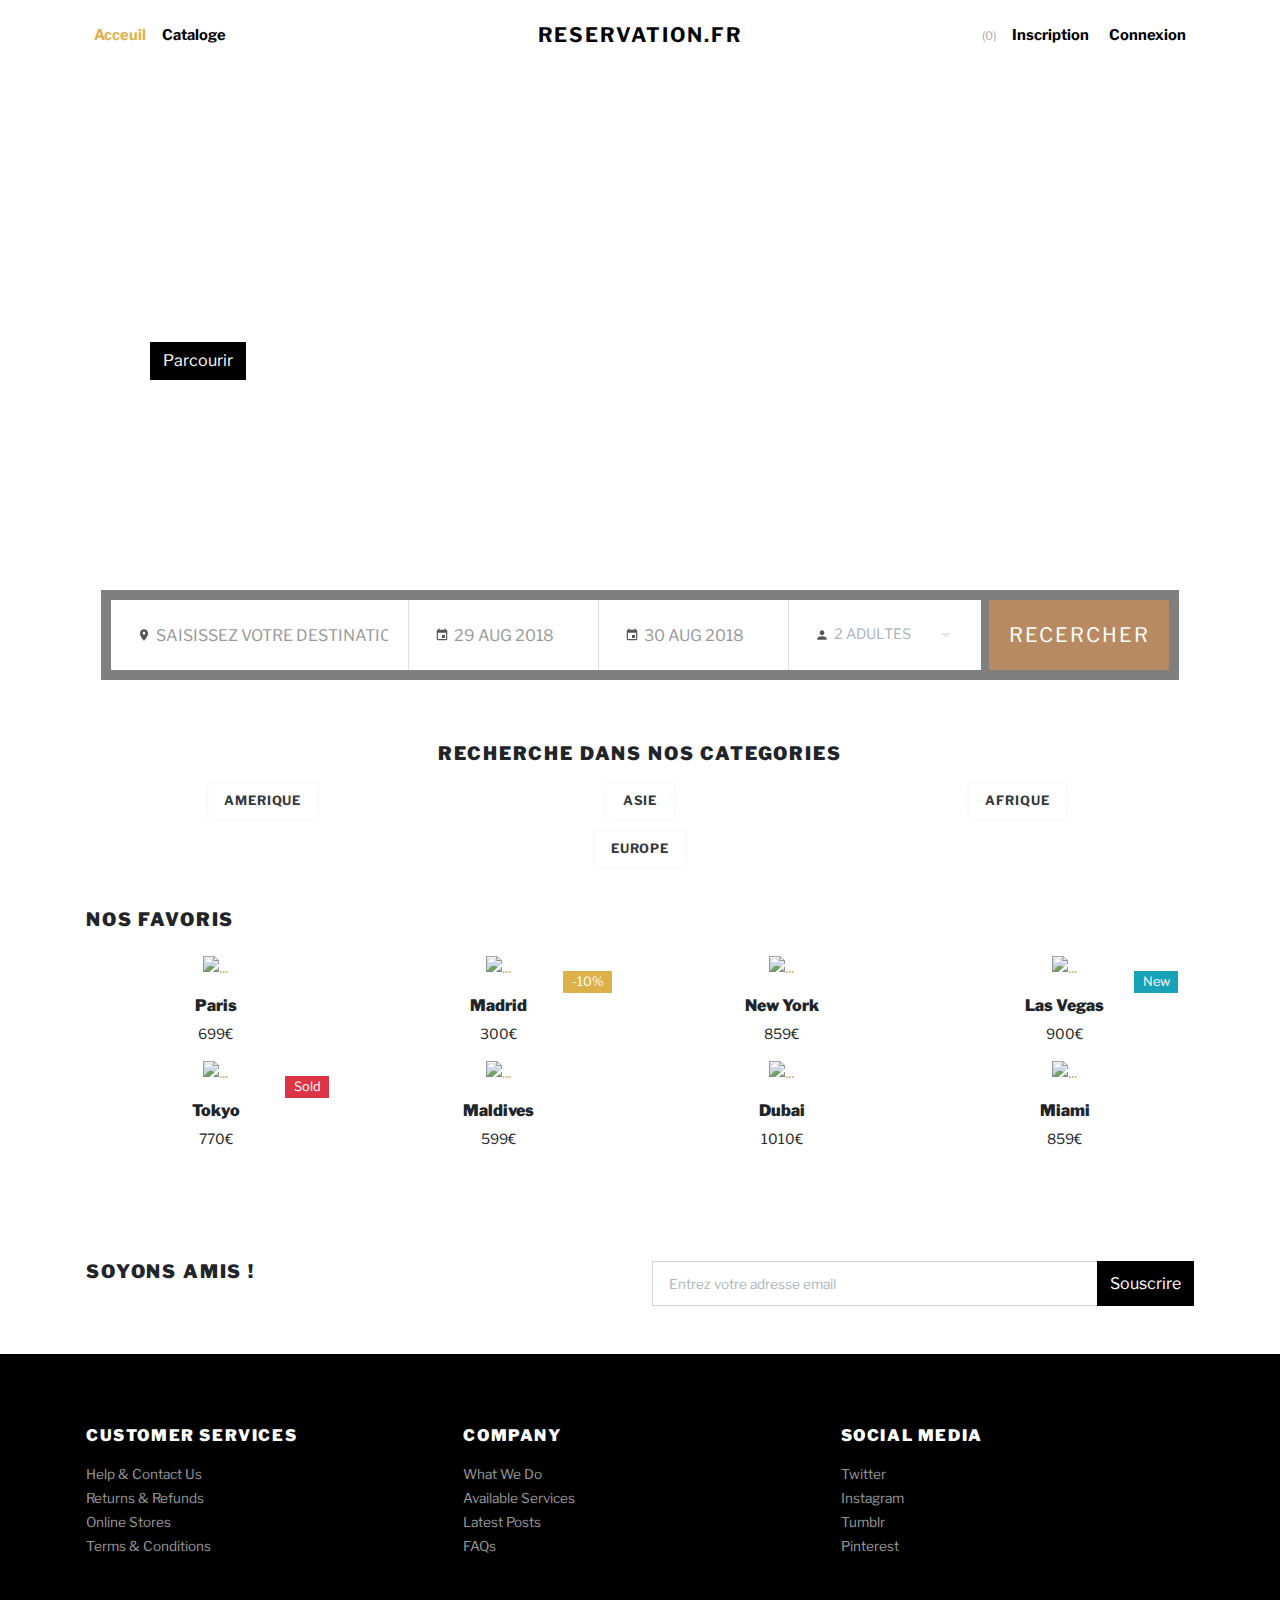
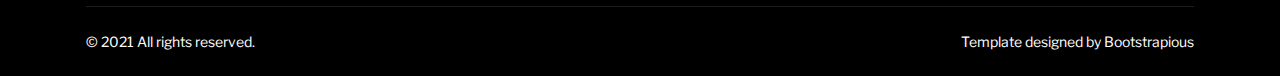
==== commit 941b4a88: "template shop" ====
--- a/Template/distribution/index.html
+++ b/Template/distribution/index.html
@@ -26,7 +26,7 @@
   <link rel="stylesheet" href="css/custom.css">
   <!-- Favicon-->
   <link rel="shortcut icon" href="img/favicon.png">
-  <!-- <link href="https://fonts.googleapis.com/css?family=Poppins:300,400,500" rel="stylesheet" /> -->
+  <!-- Search bar -->
   <link href="css/main.css" rel="stylesheet" />
 </head>
 
@@ -46,22 +46,10 @@
                 <!-- Link--><a class="nav-link active" href="index.html">Acceuil</a>
               </li>
               <li class="nav-item">
-                <!-- Link--><a class="nav-link" href="shop.html">Tous les voyages</a>
+                <!-- Link--><a class="nav-link" href="shop.html">Cataloge</a>
               </li>
-              <!-- <li class="nav-item dropdown"><a class="nav-link dropdown-toggle" id="pagesDropdown" href="#"
-                  data-bs-toggle="dropdown" aria-haspopup="true" aria-expanded="false">Pages</a>
-                <div class="dropdown-menu mt-3 shadow-sm" aria-labelledby="pagesDropdown"><a
-                    class="dropdown-item border-0 transition-link" href="index.html">Homepage</a><a
-                    class="dropdown-item border-0 transition-link" href="shop.html">Category</a><a
-                    class="dropdown-item border-0 transition-link" href="detail.html">Product detail</a><a
-                    class="dropdown-item border-0 transition-link" href="cart.html">Shopping cart</a><a
-                    class="dropdown-item border-0 transition-link" href="checkout.html">Checkout</a></div>
-              </li> -->
             </ul>
             <ul class="navbar-nav ms-auto">
-              <!-- <li class="nav-item"><a class="nav-link" href="cart.html"> <i
-                    class="fas fa-dolly-flatbed me-1 text-gray"></i>Cart<small
-                    class="text-gray fw-normal">(2)</small></a></li> -->
               <li class="nav-item"><a class="nav-link" href="#!"> <i class="far fa-heart me-1"></i><small
                     class="text-gray fw-normal"> (0)</small></a></li>
               <li class="nav-item"><a class="nav-link" href="#!">Inscription</a></li>
@@ -101,16 +89,6 @@
                     leo, eget euismod orci. Cum sociis natoque penatibus et magnis dis parturient montes nascetur
                     ridiculus mus. Vestibulum ultricies aliquam convallis.</p>
                   <div class="row align-items-stretch mb-4 gx-0">
-                    <!-- <div class="col-sm-7">
-                      <div class="border d-flex align-items-center justify-content-between py-1 px-3"><span
-                          class="small text-uppercase text-gray mr-4 no-select">Quantity</span>
-                        <div class="quantity">
-                          <button class="dec-btn p-0"><i class="fas fa-caret-left"></i></button>
-                          <input class="form-control border-0 shadow-0 p-0" type="text" value="1">
-                          <button class="inc-btn p-0"><i class="fas fa-caret-right"></i></button>
-                        </div>
-                      </div>
-                    </div> -->
                     <div class="col-sm-5"><a
                         class="btn btn-dark btn-sm w-100 h-100 d-flex align-items-center justify-content-center px-0" style="padding: 3px;"
                         href="cart.html">Réserver maintenant</a></div>
@@ -146,7 +124,7 @@
                   <path d="M12 2C8.13 2 5 5.13 5 9c0 5.25 7 13 7 13s7-7.75 7-13c0-3.87-3.13-7-7-7zm0 9.5c-1.38 0-2.5-1.12-2.5-2.5s1.12-2.5 2.5-2.5 2.5 1.12 2.5 2.5-1.12 2.5-2.5 2.5z"></path>
                 </svg>
               </div>
-              <input id="search" type="text" placeholder="What are you looking for?" />
+              <input id="search" type="text" placeholder="Saisissez votre destination" />
             </div>
             <div class="input-field second-wrap">
               <div class="icon-wrap">
@@ -171,14 +149,15 @@
                 </svg>
               </div>
               <select data-trigger="" name="choices-single-defaul">
-                <option placeholder="">2 Adults</option>
-                <option>3 Adults</option>
-                <option>4 Adults</option>
-                <option>5 Adults</option>
+                <option placeholder="">2 Adultes</option>
+                <option>1 Adultes</option>
+                <option>3 Adultes</option>
+                <option>4 Adultes</option>
+                <option>5 Adultes</option>
               </select>
             </div>
             <div class="input-field fifth-wrap">
-              <button class="btn-search" type="button">SEARCH</button>
+              <button class="btn-search text-uppercase" type="button">RECERCHER</button>
             </div>
           </div>
         </form>
@@ -380,59 +359,12 @@
           </div>
         </div>
       </section>
-      <!-- SERVICES-->
-      <!-- <section class="py-5 bg-light">
-        <div class="container">
-          <div class="row text-center gy-3">
-            <div class="col-lg-4">
-              <div class="d-inline-block">
-                <div class="d-flex align-items-end">
-                  <svg class="svg-icon svg-icon-big svg-icon-light">
-                    <use xlink:href="#delivery-time-1"> </use>
-                  </svg>
-                  <div class="text-start ms-3">
-                    <h6 class="text-uppercase mb-1">Free shipping</h6>
-                    <p class="text-sm mb-0 text-muted">Free shipping worldwide</p>
-                  </div>
-                </div>
-              </div>
-            </div>
-            <div class="col-lg-4">
-              <div class="d-inline-block">
-                <div class="d-flex align-items-end">
-                  <svg class="svg-icon svg-icon-big svg-icon-light">
-                    <use xlink:href="#helpline-24h-1"> </use>
-                  </svg>
-                  <div class="text-start ms-3">
-                    <h6 class="text-uppercase mb-1">24 x 7 service</h6>
-                    <p class="text-sm mb-0 text-muted">Free shipping worldwide</p>
-                  </div>
-                </div>
-              </div>
-            </div>
-            <div class="col-lg-4">
-              <div class="d-inline-block">
-                <div class="d-flex align-items-end">
-                  <svg class="svg-icon svg-icon-big svg-icon-light">
-                    <use xlink:href="#label-tag-1"> </use>
-                  </svg>
-                  <div class="text-start ms-3">
-                    <h6 class="text-uppercase mb-1">Festivaloffers</h6>
-                    <p class="text-sm mb-0 text-muted">Free shipping worldwide</p>
-                  </div>
-                </div>
-              </div>
-            </div>
-          </div>
-        </div>
-      </section> -->
       <!-- NEWSLETTER-->
       <section class="py-5">
         <div class="container p-0">
           <div class="row gy-3">
             <div class="col-lg-6">
               <h5 class="text-uppercase">Soyons amis !</h5>
-              <!-- <p class="text-sm text-muted mb-0">Nisi nisi tempor consequat laboris nisi.</p> -->
             </div>
             <div class="col-lg-6">
               <form action="#">
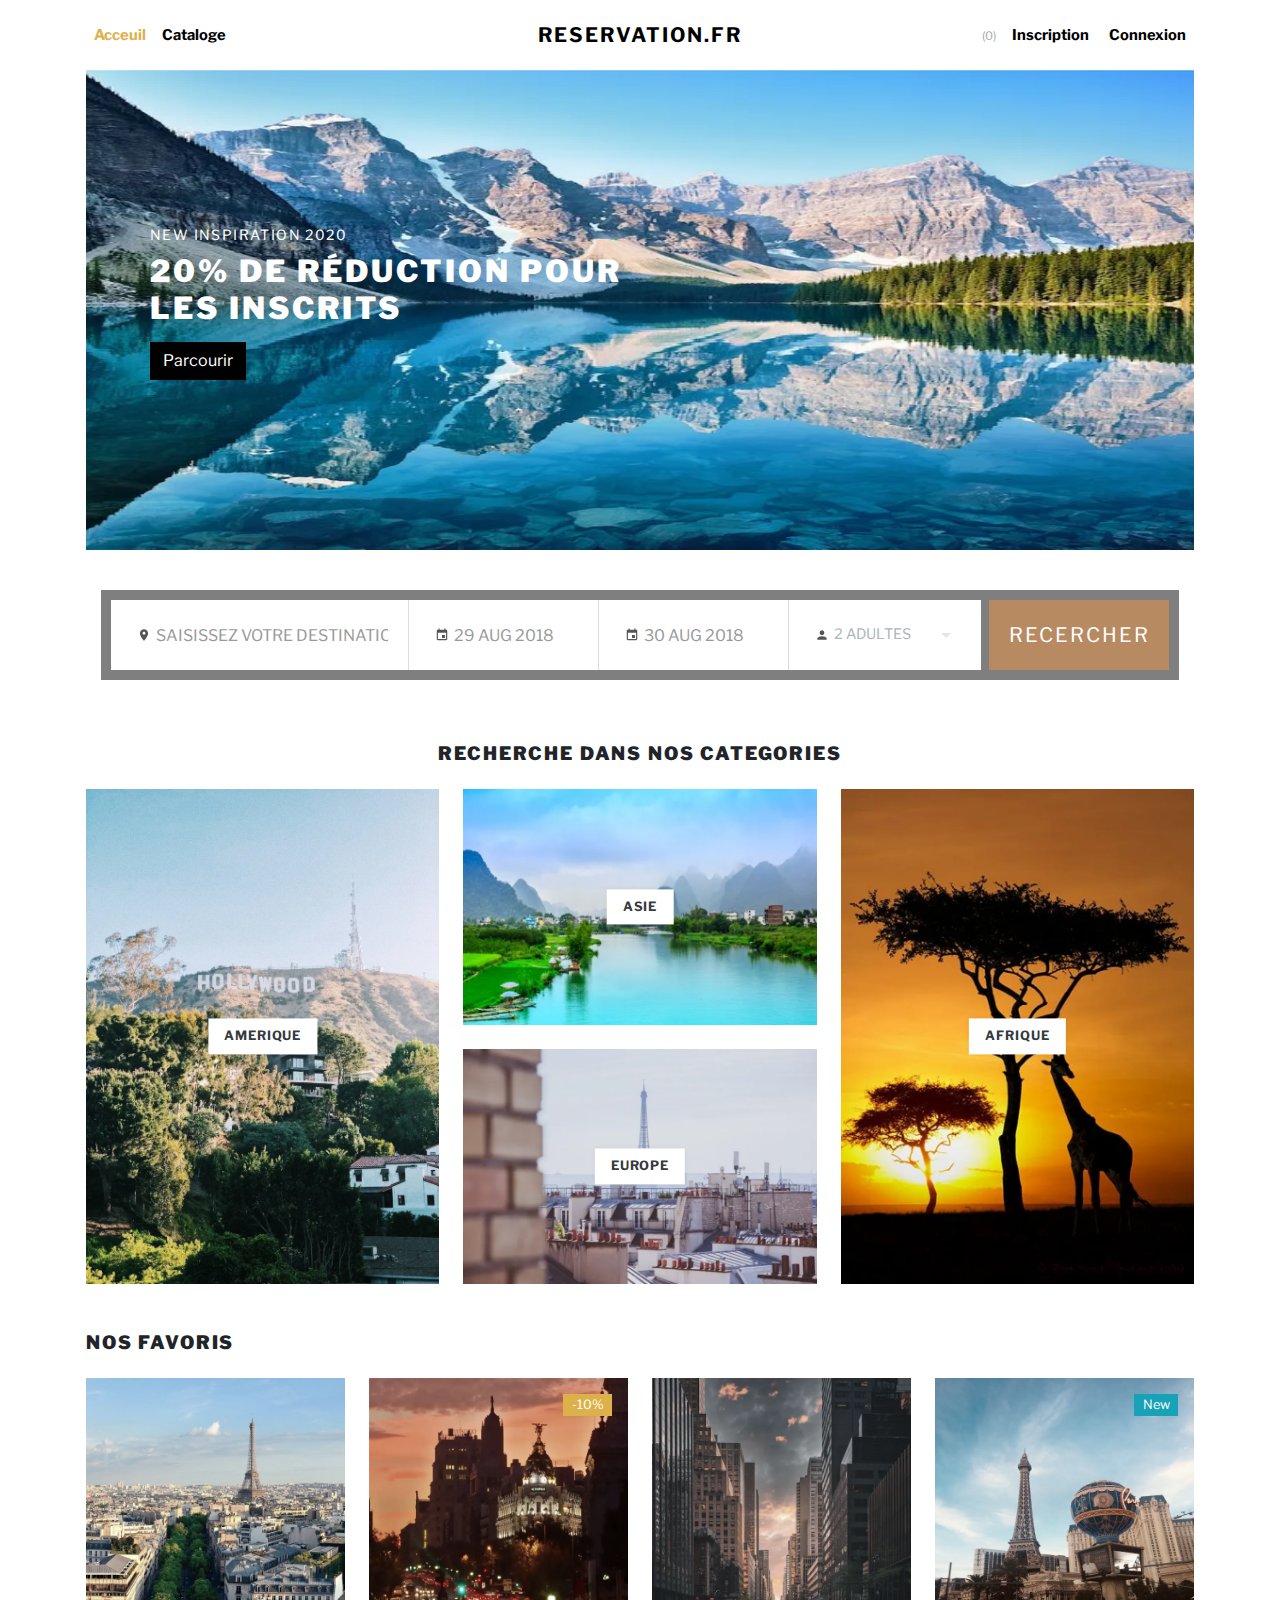
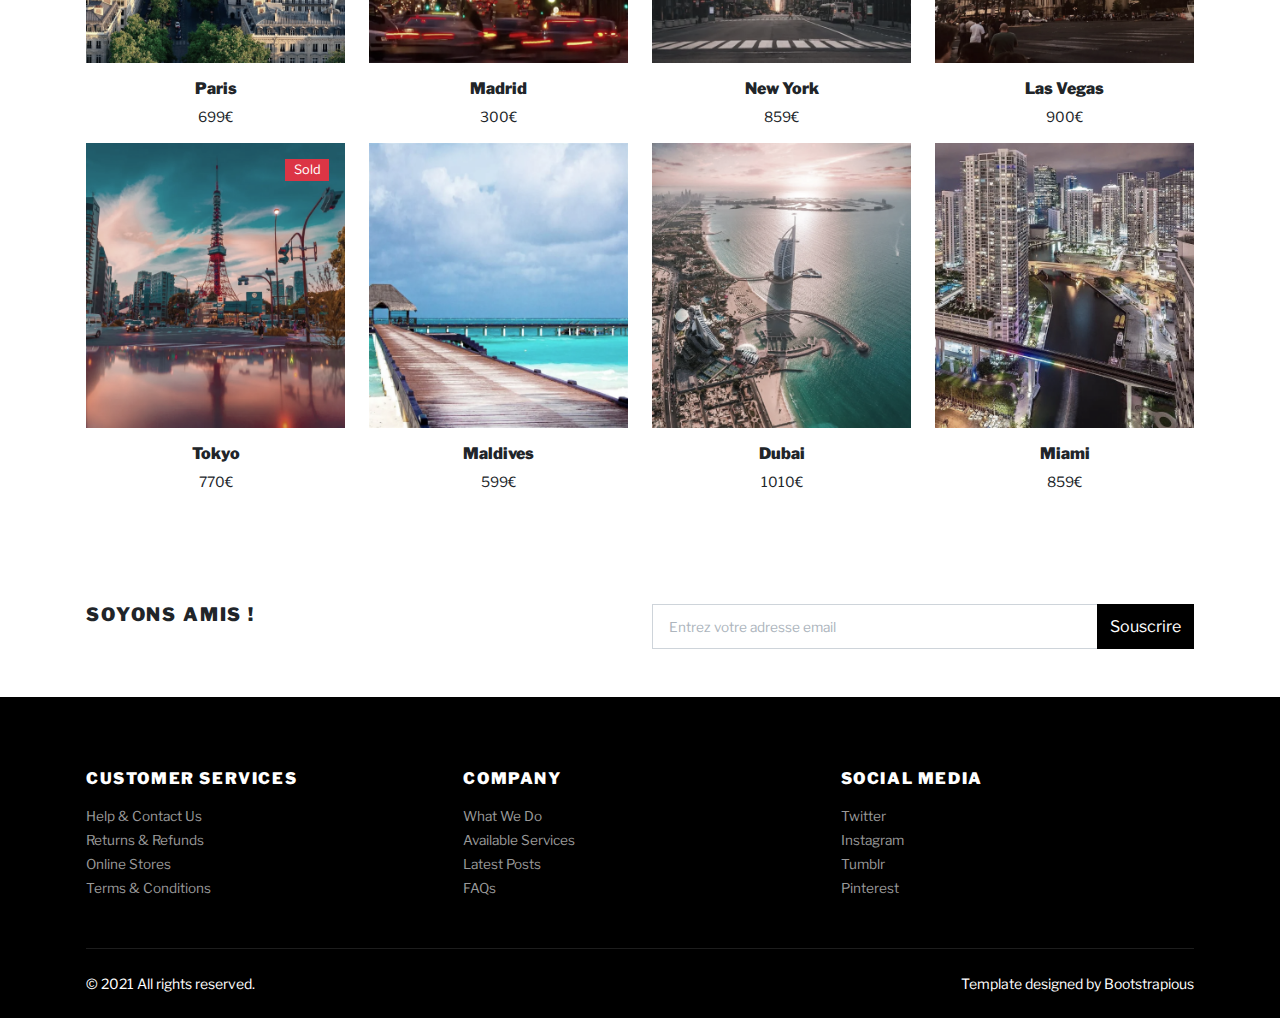
==== commit 66714f20: "template fin" ====
--- a/Template/distribution/index.html
+++ b/Template/distribution/index.html
@@ -61,7 +61,7 @@
       </div>
     </header>
     <!--  Modal -->
-    <div class="modal fade" id="productView" tabindex="-1">
+    <div class="modal fade" id="productViewParis" tabindex="-1">
       <div class="modal-dialog modal-lg modal-dialog-centered">
         <div class="modal-content overflow-hidden border-0">
           <button class="btn-close p-4 position-absolute top-0 end-0 z-index-20 shadow-0" type="button"
@@ -69,10 +69,10 @@
           <div class="modal-body p-0">
             <div class="row align-items-stretch">
               <div class="col-lg-6 p-lg-0"><a class="glightbox product-view d-block h-100 bg-cover bg-center"
-                  style="background: url(https://img.freepik.com/photos-gratuite/vue-toits-paris-tour-eiffel-france_649448-2544.jpg?w=1060&t=st=1706257119~exp=1706257719~hmac=aee1c2e41bfc68d2d6d161589f03bf0cc5f230210406151dc75ec51a0ab74761)" href="https://img.freepik.com/photos-gratuite/vue-toits-paris-tour-eiffel-france_649448-2544.jpg?w=1060&t=st=1706257119~exp=1706257719~hmac=aee1c2e41bfc68d2d6d161589f03bf0cc5f230210406151dc75ec51a0ab74761" data-gallery="gallery1"
-                  data-glightbox="Red digital smartwatch"></a><a class="glightbox d-none" href="https://img.freepik.com/photos-gratuite/vue-toits-paris-tour-eiffel-france_649448-2544.jpg?w=1060&t=st=1706257119~exp=1706257719~hmac=aee1c2e41bfc68d2d6d161589f03bf0cc5f230210406151dc75ec51a0ab74761"
+                  style="background: url(img2/Paris.png)" href="img2/Paris.png" data-gallery="gallery1"
+                  data-glightbox="Red digital smartwatch"></a><a class="glightbox d-none" href="img2/Paris.png"
                   data-gallery="gallery1" data-glightbox="Red digital smartwatch"></a><a class="glightbox d-none"
-                  href="https://img.freepik.com/photos-gratuite/vue-toits-paris-tour-eiffel-france_649448-2544.jpg?w=1060&t=st=1706257119~exp=1706257719~hmac=aee1c2e41bfc68d2d6d161589f03bf0cc5f230210406151dc75ec51a0ab74761" data-gallery="gallery1" data-glightbox="Red digital smartwatch"></a>
+                  href="img2/Paris.png" data-gallery="gallery1" data-glightbox="Red digital smartwatch"></a>
               </div>
               <div class="col-lg-6">
                 <div class="p-4 my-md-4">
@@ -101,10 +101,290 @@
         </div>
       </div>
     </div>
+    <div class="modal fade" id="productViewMadrid" tabindex="-1">
+      <div class="modal-dialog modal-lg modal-dialog-centered">
+        <div class="modal-content overflow-hidden border-0">
+          <button class="btn-close p-4 position-absolute top-0 end-0 z-index-20 shadow-0" type="button"
+            data-bs-dismiss="modal" aria-label="Close"></button>
+          <div class="modal-body p-0">
+            <div class="row align-items-stretch">
+              <div class="col-lg-6 p-lg-0"><a class="glightbox product-view d-block h-100 bg-cover bg-center"
+                  style="background: url(img2/Madrid.png)" href="img2/Madrid.png" data-gallery="gallery1"
+                  data-glightbox="Red digital smartwatch"></a><a class="glightbox d-none" href="img2/Madrid.png"
+                  data-gallery="gallery1" data-glightbox="Red digital smartwatch"></a><a class="glightbox d-none"
+                  href="img2/Madrid.png" data-gallery="gallery1" data-glightbox="Red digital smartwatch"></a>
+              </div>
+              <div class="col-lg-6">
+                <div class="p-4 my-md-4">
+                  <ul class="list-inline mb-2">
+                    <li class="list-inline-item m-0"><i class="fas fa-star small text-warning"></i></li>
+                    <li class="list-inline-item m-0 1"><i class="fas fa-star small text-warning"></i></li>
+                    <li class="list-inline-item m-0 2"><i class="fas fa-star small text-warning"></i></li>
+                    <li class="list-inline-item m-0 3"><i class="fas fa-star small text-warning"></i></li>
+                    <li class="list-inline-item m-0 4"><i class="fas fa-star small text-warning"></i></li>
+                  </ul>
+                  <h2 class="h4">Madrid</h2>
+                  <p class="">300€</p>
+                  <p class="text-sm mb-4">Lorem ipsum dolor sit amet, consectetur adipiscing elit. In ut ullamcorper
+                    leo, eget euismod orci. Cum sociis natoque penatibus et magnis dis parturient montes nascetur
+                    ridiculus mus. Vestibulum ultricies aliquam convallis.</p>
+                  <div class="row align-items-stretch mb-4 gx-0">
+                    <div class="col-sm-5"><a
+                        class="btn btn-dark btn-sm w-100 h-100 d-flex align-items-center justify-content-center px-0" style="padding: 3px;"
+                        href="cart.html">Réserver maintenant</a></div>
+                  </div><a class="btn btn-link text-dark text-decoration-none p-0" href="#!"><i
+                      class="far fa-heart me-2"></i>Ajouter à la liste de souhait</a>
+                </div>
+              </div>
+            </div>
+          </div>
+        </div>
+      </div>
+    </div>
+    <div class="modal fade" id="productViewNewYork" tabindex="-1">
+      <div class="modal-dialog modal-lg modal-dialog-centered">
+        <div class="modal-content overflow-hidden border-0">
+          <button class="btn-close p-4 position-absolute top-0 end-0 z-index-20 shadow-0" type="button"
+            data-bs-dismiss="modal" aria-label="Close"></button>
+          <div class="modal-body p-0">
+            <div class="row align-items-stretch">
+              <div class="col-lg-6 p-lg-0"><a class="glightbox product-view d-block h-100 bg-cover bg-center"
+                  style="background: url(img2/New_York.png)" href="img2/New_York.png" data-gallery="gallery1"
+                  data-glightbox="Red digital smartwatch"></a><a class="glightbox d-none" href="img2/New_York.png"
+                  data-gallery="gallery1" data-glightbox="Red digital smartwatch"></a><a class="glightbox d-none"
+                  href="img2/New_York.png" data-gallery="gallery1" data-glightbox="Red digital smartwatch"></a>
+              </div>
+              <div class="col-lg-6">
+                <div class="p-4 my-md-4">
+                  <ul class="list-inline mb-2">
+                    <li class="list-inline-item m-0"><i class="fas fa-star small text-warning"></i></li>
+                    <li class="list-inline-item m-0 1"><i class="fas fa-star small text-warning"></i></li>
+                    <li class="list-inline-item m-0 2"><i class="fas fa-star small text-warning"></i></li>
+                    <li class="list-inline-item m-0 3"><i class="fas fa-star small text-warning"></i></li>
+                    <li class="list-inline-item m-0 4"><i class="fas fa-star small text-warning"></i></li>
+                  </ul>
+                  <h2 class="h4">New York</h2>
+                  <p class="">859€</p>
+                  <p class="text-sm mb-4">Lorem ipsum dolor sit amet, consectetur adipiscing elit. In ut ullamcorper
+                    leo, eget euismod orci. Cum sociis natoque penatibus et magnis dis parturient montes nascetur
+                    ridiculus mus. Vestibulum ultricies aliquam convallis.</p>
+                  <div class="row align-items-stretch mb-4 gx-0">
+                    <div class="col-sm-5"><a
+                        class="btn btn-dark btn-sm w-100 h-100 d-flex align-items-center justify-content-center px-0" style="padding: 3px;"
+                        href="cart.html">Réserver maintenant</a></div>
+                  </div><a class="btn btn-link text-dark text-decoration-none p-0" href="#!"><i
+                      class="far fa-heart me-2"></i>Ajouter à la liste de souhait</a>
+                </div>
+              </div>
+            </div>
+          </div>
+        </div>
+      </div>
+    </div>
+    <div class="modal fade" id="productViewLasVegas" tabindex="-1">
+      <div class="modal-dialog modal-lg modal-dialog-centered">
+        <div class="modal-content overflow-hidden border-0">
+          <button class="btn-close p-4 position-absolute top-0 end-0 z-index-20 shadow-0" type="button"
+            data-bs-dismiss="modal" aria-label="Close"></button>
+          <div class="modal-body p-0">
+            <div class="row align-items-stretch">
+              <div class="col-lg-6 p-lg-0"><a class="glightbox product-view d-block h-100 bg-cover bg-center"
+                  style="background: url(img2/Las_Vegas.png)" href="img2/Las_Vegas.png" data-gallery="gallery1"
+                  data-glightbox="Red digital smartwatch"></a><a class="glightbox d-none" href="img2/Las_Vegas.png"
+                  data-gallery="gallery1" data-glightbox="Red digital smartwatch"></a><a class="glightbox d-none"
+                  href="img2/Las_Vegas.png" data-gallery="gallery1" data-glightbox="Red digital smartwatch"></a>
+              </div>
+              <div class="col-lg-6">
+                <div class="p-4 my-md-4">
+                  <ul class="list-inline mb-2">
+                    <li class="list-inline-item m-0"><i class="fas fa-star small text-warning"></i></li>
+                    <li class="list-inline-item m-0 1"><i class="fas fa-star small text-warning"></i></li>
+                    <li class="list-inline-item m-0 2"><i class="fas fa-star small text-warning"></i></li>
+                    <li class="list-inline-item m-0 3"><i class="fas fa-star small text-warning"></i></li>
+                    <li class="list-inline-item m-0 4"><i class="fas fa-star small text-warning"></i></li>
+                  </ul>
+                  <h2 class="h4">Las Vegas</h2>
+                  <p class="">900€</p>
+                  <p class="text-sm mb-4">Lorem ipsum dolor sit amet, consectetur adipiscing elit. In ut ullamcorper
+                    leo, eget euismod orci. Cum sociis natoque penatibus et magnis dis parturient montes nascetur
+                    ridiculus mus. Vestibulum ultricies aliquam convallis.</p>
+                  <div class="row align-items-stretch mb-4 gx-0">
+                    <div class="col-sm-5"><a
+                        class="btn btn-dark btn-sm w-100 h-100 d-flex align-items-center justify-content-center px-0" style="padding: 3px;"
+                        href="cart.html">Réserver maintenant</a></div>
+                  </div><a class="btn btn-link text-dark text-decoration-none p-0" href="#!"><i
+                      class="far fa-heart me-2"></i>Ajouter à la liste de souhait</a>
+                </div>
+              </div>
+            </div>
+          </div>
+        </div>
+      </div>
+    </div>
+    <div class="modal fade" id="productViewTokyo" tabindex="-1">
+      <div class="modal-dialog modal-lg modal-dialog-centered">
+        <div class="modal-content overflow-hidden border-0">
+          <button class="btn-close p-4 position-absolute top-0 end-0 z-index-20 shadow-0" type="button"
+            data-bs-dismiss="modal" aria-label="Close"></button>
+          <div class="modal-body p-0">
+            <div class="row align-items-stretch">
+              <div class="col-lg-6 p-lg-0"><a class="glightbox product-view d-block h-100 bg-cover bg-center"
+                  style="background: url(img2/Tokyo.png)" href="img2/Tokyo.png" data-gallery="gallery1"
+                  data-glightbox="Red digital smartwatch"></a><a class="glightbox d-none" href="img2/Tokyo.png"
+                  data-gallery="gallery1" data-glightbox="Red digital smartwatch"></a><a class="glightbox d-none"
+                  href="img2/Tokyo.png" data-gallery="gallery1" data-glightbox="Red digital smartwatch"></a>
+              </div>
+              <div class="col-lg-6">
+                <div class="p-4 my-md-4">
+                  <ul class="list-inline mb-2">
+                    <li class="list-inline-item m-0"><i class="fas fa-star small text-warning"></i></li>
+                    <li class="list-inline-item m-0 1"><i class="fas fa-star small text-warning"></i></li>
+                    <li class="list-inline-item m-0 2"><i class="fas fa-star small text-warning"></i></li>
+                    <li class="list-inline-item m-0 3"><i class="fas fa-star small text-warning"></i></li>
+                    <li class="list-inline-item m-0 4"><i class="fas fa-star small text-warning"></i></li>
+                  </ul>
+                  <h2 class="h4">Tokyo</h2>
+                  <p class="">770€</p>
+                  <p class="text-sm mb-4">Lorem ipsum dolor sit amet, consectetur adipiscing elit. In ut ullamcorper
+                    leo, eget euismod orci. Cum sociis natoque penatibus et magnis dis parturient montes nascetur
+                    ridiculus mus. Vestibulum ultricies aliquam convallis.</p>
+                  <div class="row align-items-stretch mb-4 gx-0">
+                    <div class="col-sm-5"><a
+                        class="btn btn-dark btn-sm w-100 h-100 d-flex align-items-center justify-content-center px-0" style="padding: 3px;"
+                        href="cart.html">Réserver maintenant</a></div>
+                  </div><a class="btn btn-link text-dark text-decoration-none p-0" href="#!"><i
+                      class="far fa-heart me-2"></i>Ajouter à la liste de souhait</a>
+                </div>
+              </div>
+            </div>
+          </div>
+        </div>
+      </div>
+    </div>
+    <div class="modal fade" id="productViewMaldives" tabindex="-1">
+      <div class="modal-dialog modal-lg modal-dialog-centered">
+        <div class="modal-content overflow-hidden border-0">
+          <button class="btn-close p-4 position-absolute top-0 end-0 z-index-20 shadow-0" type="button"
+            data-bs-dismiss="modal" aria-label="Close"></button>
+          <div class="modal-body p-0">
+            <div class="row align-items-stretch">
+              <div class="col-lg-6 p-lg-0"><a class="glightbox product-view d-block h-100 bg-cover bg-center"
+                  style="background: url(img2/Maldives.png)" href="img2/Maldives.png" data-gallery="gallery1"
+                  data-glightbox="Red digital smartwatch"></a><a class="glightbox d-none" href="img2/Maldives.png"
+                  data-gallery="gallery1" data-glightbox="Red digital smartwatch"></a><a class="glightbox d-none"
+                  href="img2/Maldives.png" data-gallery="gallery1" data-glightbox="Red digital smartwatch"></a>
+              </div>
+              <div class="col-lg-6">
+                <div class="p-4 my-md-4">
+                  <ul class="list-inline mb-2">
+                    <li class="list-inline-item m-0"><i class="fas fa-star small text-warning"></i></li>
+                    <li class="list-inline-item m-0 1"><i class="fas fa-star small text-warning"></i></li>
+                    <li class="list-inline-item m-0 2"><i class="fas fa-star small text-warning"></i></li>
+                    <li class="list-inline-item m-0 3"><i class="fas fa-star small text-warning"></i></li>
+                    <li class="list-inline-item m-0 4"><i class="fas fa-star small text-warning"></i></li>
+                  </ul>
+                  <h2 class="h4">Maldives</h2>
+                  <p class="">599€</p>
+                  <p class="text-sm mb-4">Lorem ipsum dolor sit amet, consectetur adipiscing elit. In ut ullamcorper
+                    leo, eget euismod orci. Cum sociis natoque penatibus et magnis dis parturient montes nascetur
+                    ridiculus mus. Vestibulum ultricies aliquam convallis.</p>
+                  <div class="row align-items-stretch mb-4 gx-0">
+                    <div class="col-sm-5"><a
+                        class="btn btn-dark btn-sm w-100 h-100 d-flex align-items-center justify-content-center px-0" style="padding: 3px;"
+                        href="cart.html">Réserver maintenant</a></div>
+                  </div><a class="btn btn-link text-dark text-decoration-none p-0" href="#!"><i
+                      class="far fa-heart me-2"></i>Ajouter à la liste de souhait</a>
+                </div>
+              </div>
+            </div>
+          </div>
+        </div>
+      </div>
+    </div>
+    <div class="modal fade" id="productViewDubai" tabindex="-1">
+      <div class="modal-dialog modal-lg modal-dialog-centered">
+        <div class="modal-content overflow-hidden border-0">
+          <button class="btn-close p-4 position-absolute top-0 end-0 z-index-20 shadow-0" type="button"
+            data-bs-dismiss="modal" aria-label="Close"></button>
+          <div class="modal-body p-0">
+            <div class="row align-items-stretch">
+              <div class="col-lg-6 p-lg-0"><a class="glightbox product-view d-block h-100 bg-cover bg-center"
+                  style="background: url(img2/Dubai.png)" href="img2/Dubai.png" data-gallery="gallery1"
+                  data-glightbox="Red digital smartwatch"></a><a class="glightbox d-none" href="img2/Dubai.png"
+                  data-gallery="gallery1" data-glightbox="Red digital smartwatch"></a><a class="glightbox d-none"
+                  href="img2/Dubai.png" data-gallery="gallery1" data-glightbox="Red digital smartwatch"></a>
+              </div>
+              <div class="col-lg-6">
+                <div class="p-4 my-md-4">
+                  <ul class="list-inline mb-2">
+                    <li class="list-inline-item m-0"><i class="fas fa-star small text-warning"></i></li>
+                    <li class="list-inline-item m-0 1"><i class="fas fa-star small text-warning"></i></li>
+                    <li class="list-inline-item m-0 2"><i class="fas fa-star small text-warning"></i></li>
+                    <li class="list-inline-item m-0 3"><i class="fas fa-star small text-warning"></i></li>
+                    <li class="list-inline-item m-0 4"><i class="fas fa-star small text-warning"></i></li>
+                  </ul>
+                  <h2 class="h4">Dubai</h2>
+                  <p class="">1010€</p>
+                  <p class="text-sm mb-4">Lorem ipsum dolor sit amet, consectetur adipiscing elit. In ut ullamcorper
+                    leo, eget euismod orci. Cum sociis natoque penatibus et magnis dis parturient montes nascetur
+                    ridiculus mus. Vestibulum ultricies aliquam convallis.</p>
+                  <div class="row align-items-stretch mb-4 gx-0">
+                    <div class="col-sm-5"><a
+                        class="btn btn-dark btn-sm w-100 h-100 d-flex align-items-center justify-content-center px-0" style="padding: 3px;"
+                        href="cart.html">Réserver maintenant</a></div>
+                  </div><a class="btn btn-link text-dark text-decoration-none p-0" href="#!"><i
+                      class="far fa-heart me-2"></i>Ajouter à la liste de souhait</a>
+                </div>
+              </div>
+            </div>
+          </div>
+        </div>
+      </div>
+    </div>
+    <div class="modal fade" id="productViewMiami" tabindex="-1">
+      <div class="modal-dialog modal-lg modal-dialog-centered">
+        <div class="modal-content overflow-hidden border-0">
+          <button class="btn-close p-4 position-absolute top-0 end-0 z-index-20 shadow-0" type="button"
+            data-bs-dismiss="modal" aria-label="Close"></button>
+          <div class="modal-body p-0">
+            <div class="row align-items-stretch">
+              <div class="col-lg-6 p-lg-0"><a class="glightbox product-view d-block h-100 bg-cover bg-center"
+                  style="background: url(img2/Miami.png)" href="img2/Miami.png" data-gallery="gallery1"
+                  data-glightbox="Red digital smartwatch"></a><a class="glightbox d-none" href="img2/Miami.png"
+                  data-gallery="gallery1" data-glightbox="Red digital smartwatch"></a><a class="glightbox d-none"
+                  href="img2/Miami.png" data-gallery="gallery1" data-glightbox="Red digital smartwatch"></a>
+              </div>
+              <div class="col-lg-6">
+                <div class="p-4 my-md-4">
+                  <ul class="list-inline mb-2">
+                    <li class="list-inline-item m-0"><i class="fas fa-star small text-warning"></i></li>
+                    <li class="list-inline-item m-0 1"><i class="fas fa-star small text-warning"></i></li>
+                    <li class="list-inline-item m-0 2"><i class="fas fa-star small text-warning"></i></li>
+                    <li class="list-inline-item m-0 3"><i class="fas fa-star small text-warning"></i></li>
+                    <li class="list-inline-item m-0 4"><i class="fas fa-star small text-warning"></i></li>
+                  </ul>
+                  <h2 class="h4">Miami</h2>
+                  <p class="">859€</p>
+                  <p class="text-sm mb-4">Lorem ipsum dolor sit amet, consectetur adipiscing elit. In ut ullamcorper
+                    leo, eget euismod orci. Cum sociis natoque penatibus et magnis dis parturient montes nascetur
+                    ridiculus mus. Vestibulum ultricies aliquam convallis.</p>
+                  <div class="row align-items-stretch mb-4 gx-0">
+                    <div class="col-sm-5"><a
+                        class="btn btn-dark btn-sm w-100 h-100 d-flex align-items-center justify-content-center px-0" style="padding: 3px;"
+                        href="cart.html">Réserver maintenant</a></div>
+                  </div><a class="btn btn-link text-dark text-decoration-none p-0" href="#!"><i
+                      class="far fa-heart me-2"></i>Ajouter à la liste de souhait</a>
+                </div>
+              </div>
+            </div>
+          </div>
+        </div>
+      </div>
+    </div>
     <!-- HERO SECTION-->
     <div class="container">
       <section class="hero pb-3 bg-cover bg-center d-flex align-items-center"
-        style="background: url(https://imgs.search.brave.com/HrT57TDUWHXwWgHlbOJ-FkOcpod6dBEaZThh049LDX4/rs:fit:860:0:0/g:ce/aHR0cHM6Ly9pbWFn/ZXMudW5zcGxhc2gu/Y29tL3Bob3RvLTE1/MDM2MTQ0NzItOGM5/M2Q1NmU5MmNlP3E9/ODAmdz0xMDAwJmF1/dG89Zm9ybWF0JmZp/dD1jcm9wJml4bGli/PXJiLTQuMC4zJml4/aWQ9TTN3eE1qQTNm/REI4TUh4bGVIQnNi/M0psTFdabFpXUjhN/WHg4ZkdWdWZEQjhm/SHg4ZkE9PQ)">
+        style="background: url(img2/Paysage.png)">
         <div class="container py-5">
           <div class="row px-4 px-lg-5">
             <div class="col-lg-6">
@@ -169,16 +449,16 @@
           <h2 class="h5 text-uppercase mb-4">Recherche dans nos categories</h2>
         </header>
         <div class="row">
-          <div class="col-md-4"><a class="category-item" href="shop.html"><img class="img-fluid" src="https://imgs.search.brave.com/pSX997IEb8i52rH_ymcwbt5iUr1TFO3hYvW4miWP1u8/rs:fit:860:0:0/g:ce/aHR0cHM6Ly9pbWFn/ZXMudW5zcGxhc2gu/Y29tL3Bob3RvLTE1/MzYyNzc4ODUwNDAt/YzU3ZjAwYWRiNDQ5/P3E9ODAmdz0xMDAw/JmF1dG89Zm9ybWF0/JmZpdD1jcm9wJml4/bGliPXJiLTQuMC4z/Jml4aWQ9TTN3eE1q/QTNmREI4TUh4elpX/RnlZMmg4TWpCOGZD/VkRNeVZCT1hSaGRI/TWxNakIxYm1semZH/VnVmREI4ZkRCOGZI/d3c"
+          <div class="col-md-4"><a class="category-item" href="shop.html"><img class="img-fluid" src="img2/Amerique.png"
                 alt="" /><strong class="category-item-title">Amerique</strong></a>
           </div>
           <div class="col-md-4"><a class="category-item mb-4" href="shop.html"><img class="img-fluid"
-                src="https://imgs.search.brave.com/TVqMg5SxO_5lQixNKbpe3ljCRQj8gOE7PybVzcFx4XQ/rs:fit:860:0:0/g:ce/aHR0cHM6Ly9pbWcu/ZnJlZXBpay5jb20v/cGhvdG9zLWdyYXR1/aXRlL3ZlcnQtYmVs/bGUtdmlsbGUtc2Nl/bmUtYXNpZS12aWxs/ZV8xNDE3LTExNDUu/anBnP3NpemU9NjI2/JmV4dD1qcGc" alt="" />
+                src="img2/Asie.png" alt="" />
                 <strong class="category-item-title">Asie</strong></a><a
-              class="category-item" href="shop.html"><img class="img-fluid" src="https://imgs.search.brave.com/kbd-xyVcIrrVH-p9MdwLHKn7EvLmWdNB7CpgQxcN7lM/rs:fit:860:0:0/g:ce/aHR0cHM6Ly9hcmNo/emluZS5mci93cC1j/b250ZW50L3VwbG9h/ZHMvMjAxOS8wMy9t/YWduaWZpcXVlLXBh/cmlzLXRvaXRzLWlt/YWdlLWRlLXBheXNh/Z2UtbGUtcGx1cy1i/ZWF1LXBheXNhZ2Ut/dmlsbGUtcG91ci1h/cnJpZSVDQyU4MHJl/LXBsYW4tbGEtdG91/ci1laWZmZWwuanBl/Zw" alt="" /><strong
+              class="category-item" href="shop.html"><img class="img-fluid" src="img2/Europe.png" alt="" /><strong
                 class="category-item-title">Europe</strong></a>
           </div>
-          <div class="col-md-4"><a class="category-item" href="shop.html"><img class="img-fluid" src="https://imgs.search.brave.com/yAC7_bOX2cMaWXWrmbDb-QjRTpLOptUEPEnQkgs3QXQ/rs:fit:860:0:0/g:ce/aHR0cHM6Ly9pLnBp/bmltZy5jb20vb3Jp/Z2luYWxzLzdmL2Fm/L2VkLzdmYWZlZDU5/MjNlMTk3YjQ4ZjJm/NjNmZDMyNTdkYmJk/LmpwZw"
+          <div class="col-md-4"><a class="category-item" href="shop.html"><img class="img-fluid" src="img2/Afrique.png"
                 alt="" /><strong class="category-item-title">Afrique</strong></a>
           </div>
         </div>
@@ -194,14 +474,14 @@
             <div class="product text-center">
               <div class="position-relative mb-3">
                 <div class="badge text-white bg-"></div><a class="d-block" href="detail.html"><img
-                    class="img-fluid w-100" src="https://img.freepik.com/photos-gratuite/vue-toits-paris-tour-eiffel-france_649448-2544.jpg?w=1060&t=st=1706257119~exp=1706257719~hmac=aee1c2e41bfc68d2d6d161589f03bf0cc5f230210406151dc75ec51a0ab74761" alt="..."></a>
+                    class="img-fluid w-100" src="img2/Paris.png" alt="..."></a>
                 <div class="product-overlay">
                   <ul class="mb-0 list-inline">
                     <li class="list-inline-item m-0 p-0"><a class="btn btn-sm btn-outline-dark" href="#!"><i
                           class="far fa-heart"></i></a></li>
                     <li class="list-inline-item m-0 p-0"><a class="btn btn-sm btn-dark" href="cart.html">Réserver maintenant</a>
                     </li>
-                    <li class="list-inline-item me-0"><a class="btn btn-sm btn-outline-dark" href="#productView"
+                    <li class="list-inline-item me-0"><a class="btn btn-sm btn-outline-dark" href="#productViewParis"
                         data-bs-toggle="modal"><i class="fas fa-expand"></i></a></li>
                   </ul>
                 </div>
@@ -215,14 +495,14 @@
             <div class="product text-center">
               <div class="position-relative mb-3">
                 <div class="badge text-white bg-primary">-10%</div><a class="d-block" href="detail.html"><img
-                    class="img-fluid w-100" src="https://imgs.search.brave.com/r5F1ItaDzLKzL1ZgJkHc68HyJa6iOYHOJ5jbdjGH2js/rs:fit:860:0:0/g:ce/aHR0cHM6Ly9waG90/bzk4MHg4ODAubW5z/dGF0aWMuY29tL2Zl/YTUzZmJlZDllYTQz/ZDRiZDJhOWIyYmY5/NjIxNTY3L2xhLWdy/YW4tdmlhLWRlLW1h/ZHJpZC00MjgyNzIu/anBn" alt="..."></a>
+                    class="img-fluid w-100" src="img2/Madrid.png" alt="..."></a>
                 <div class="product-overlay">
                   <ul class="mb-0 list-inline">
                     <li class="list-inline-item m-0 p-0"><a class="btn btn-sm btn-outline-dark" href="#!"><i
                           class="far fa-heart"></i></a></li>
                     <li class="list-inline-item m-0 p-0"><a class="btn btn-sm btn-dark" href="cart.html">Réserver maintenant</a>
                     </li>
-                    <li class="list-inline-item me-0"><a class="btn btn-sm btn-outline-dark" href="#productView"
+                    <li class="list-inline-item me-0"><a class="btn btn-sm btn-outline-dark" href="#productViewMadrid"
                         data-bs-toggle="modal"><i class="fas fa-expand"></i></a></li>
                   </ul>
                 </div>
@@ -236,14 +516,14 @@
             <div class="product text-center">
               <div class="position-relative mb-3">
                 <div class="badge text-white bg-"></div><a class="d-block" href="detail.html"><img
-                    class="img-fluid w-100" src="https://imgs.search.brave.com/TWbR7ByR1_kukSCuRct953jUt9ddlfB7SRyJvZCZ3fQ/rs:fit:860:0:0/g:ce/aHR0cHM6Ly9pbWcu/ZnJlZXBpay5jb20v/cGhvdG9zLXByZW1p/dW0vcnVlLW5ldy15/b3JrLXZ1ZS12aWxs/ZS1iZWxsZV8zODk4/NDctOC5qcGc_c2l6/ZT02MjYmZXh0PWpw/Zw" alt="..."></a>
+                    class="img-fluid w-100" src="img2/New_York.png" alt="..."></a>
                 <div class="product-overlay">
                   <ul class="mb-0 list-inline">
                     <li class="list-inline-item m-0 p-0"><a class="btn btn-sm btn-outline-dark" href="#!"><i
                           class="far fa-heart"></i></a></li>
                     <li class="list-inline-item m-0 p-0"><a class="btn btn-sm btn-dark" href="cart.html">Réserver maintenant</a>
                     </li>
-                    <li class="list-inline-item me-0"><a class="btn btn-sm btn-outline-dark" href="#productView"
+                    <li class="list-inline-item me-0"><a class="btn btn-sm btn-outline-dark" href="#productViewNewYork"
                         data-bs-toggle="modal"><i class="fas fa-expand"></i></a></li>
                   </ul>
                 </div>
@@ -257,14 +537,14 @@
             <div class="product text-center">
               <div class="position-relative mb-3">
                 <div class="badge text-white bg-info">New</div><a class="d-block" href="detail.html"><img
-                    class="img-fluid w-100" src="https://imgs.search.brave.com/l-LNNNQK46LvmD1ckT9_jEvrKguOmRROFwvh23_lWwM/rs:fit:860:0:0/g:ce/aHR0cHM6Ly9pbWFn/ZXMudW5zcGxhc2gu/Y29tL3Bob3RvLTE1/NjAwMTg3ODEtMDkz/YjdmNDZlMmI0P3E9/ODAmdz0xMDAwJmF1/dG89Zm9ybWF0JmZp/dD1jcm9wJml4bGli/PXJiLTQuMC4zJml4/aWQ9TTN3eE1qQTNm/REI4TUh4elpXRnlZ/Mmg4TVRSOGZHeGhj/eVV5TUhabFoyRnpK/VEl3YzNSeWFYQjha/VzU4TUh4OE1IeDhm/REE9" alt="..."></a>
+                    class="img-fluid w-100" src="img2/Las_Vegas.png" alt="..."></a>
                 <div class="product-overlay">
                   <ul class="mb-0 list-inline">
                     <li class="list-inline-item m-0 p-0"><a class="btn btn-sm btn-outline-dark" href="#!"><i
                           class="far fa-heart"></i></a></li>
                     <li class="list-inline-item m-0 p-0"><a class="btn btn-sm btn-dark" href="cart.html">Réserver maintenant</a>
                     </li>
-                    <li class="list-inline-item me-0"><a class="btn btn-sm btn-outline-dark" href="#productView"
+                    <li class="list-inline-item me-0"><a class="btn btn-sm btn-outline-dark" href="#productViewLasVegas"
                         data-bs-toggle="modal"><i class="fas fa-expand"></i></a></li>
                   </ul>
                 </div>
@@ -278,14 +558,14 @@
             <div class="product text-center">
               <div class="position-relative mb-3">
                 <div class="badge text-white bg-danger">Sold</div><a class="d-block" href="detail.html"><img
-                    class="img-fluid w-100" src="https://imgs.search.brave.com/ygwNUGq222mpAtKJTElkGh4zWFGZVlJnmhDGo6GESuw/rs:fit:860:0:0/g:ce/aHR0cHM6Ly9pbWFn/ZXMudW5zcGxhc2gu/Y29tL3Bob3RvLTE1/MzYwOTg1NjE3NDIt/Y2E5OThlNDhjYmNj/P3E9ODAmdz0xMDAw/JmF1dG89Zm9ybWF0/JmZpdD1jcm9wJml4/bGliPXJiLTQuMC4z/Jml4aWQ9TTN3eE1q/QTNmREI4TUh4elpX/RnlZMmg4Tkh4OGRH/OXJlVzk4Wlc1OE1I/eDhNSHg4ZkRBPQ" alt="..."></a>
+                    class="img-fluid w-100" src="img2/Tokyo.png" alt="..."></a>
                 <div class="product-overlay">
                   <ul class="mb-0 list-inline">
                     <li class="list-inline-item m-0 p-0"><a class="btn btn-sm btn-outline-dark" href="#!"><i
                           class="far fa-heart"></i></a></li>
                     <li class="list-inline-item m-0 p-0"><a class="btn btn-sm btn-dark" href="cart.html">Réserver maintenant</a>
                     </li>
-                    <li class="list-inline-item me-0"><a class="btn btn-sm btn-outline-dark" href="#productView"
+                    <li class="list-inline-item me-0"><a class="btn btn-sm btn-outline-dark" href="#productViewTokyo"
                         data-bs-toggle="modal"><i class="fas fa-expand"></i></a></li>
                   </ul>
                 </div>
@@ -299,14 +579,14 @@
             <div class="product text-center">
               <div class="position-relative mb-3">
                 <div class="badge text-white bg-"></div><a class="d-block" href="detail.html"><img
-                    class="img-fluid w-100" src="https://imgs.search.brave.com/JSQ6C-utmVUsGn7S9p06TB_uCTBXKFzj3Lc2QIdsL-c/rs:fit:860:0:0/g:ce/aHR0cHM6Ly9waG90/bzk4MHg4ODAubW5z/dGF0aWMuY29tL2Nl/YzAwZmRjZWZlYmRl/MzQ1MzI4MTA0MjE4/OTllMTUxL2lzbGFz/LW1hbGRpdmFzLTU4/NzIwMzEuanBn" alt="..."></a>
+                    class="img-fluid w-100" src="img2/Maldives.png" alt="..."></a>
                 <div class="product-overlay">
                   <ul class="mb-0 list-inline">
                     <li class="list-inline-item m-0 p-0"><a class="btn btn-sm btn-outline-dark" href="#!"><i
                           class="far fa-heart"></i></a></li>
                     <li class="list-inline-item m-0 p-0"><a class="btn btn-sm btn-dark" href="cart.html">Réserver maintenant</a>
                     </li>
-                    <li class="list-inline-item me-0"><a class="btn btn-sm btn-outline-dark" href="#productView"
+                    <li class="list-inline-item me-0"><a class="btn btn-sm btn-outline-dark" href="#productViewMaldives"
                         data-bs-toggle="modal"><i class="fas fa-expand"></i></a></li>
                   </ul>
                 </div>
@@ -320,14 +600,14 @@
             <div class="product text-center">
               <div class="position-relative mb-3">
                 <div class="badge text-white bg-"></div><a class="d-block" href="detail.html"><img
-                    class="img-fluid w-100" src="https://imgs.search.brave.com/MA-UB5tsXB7R8L9OWOau518GrTvSGisPsgfGkgBpZaU/rs:fit:860:0:0/g:ce/aHR0cHM6Ly9pLnBp/bmltZy5jb20vb3Jp/Z2luYWxzL2ZlL2Zk/Lzc3L2ZlZmQ3NzNh/Mzg5MjE2ZjlmNjY2/OWVmOTI1MTczYTNl/LmpwZw" alt="..."></a>
+                    class="img-fluid w-100" src="img2/Dubai.png" alt="..."></a>
                 <div class="product-overlay">
                   <ul class="mb-0 list-inline">
                     <li class="list-inline-item m-0 p-0"><a class="btn btn-sm btn-outline-dark" href="#!"><i
                           class="far fa-heart"></i></a></li>
                     <li class="list-inline-item m-0 p-0"><a class="btn btn-sm btn-dark" href="cart.html">Réserver maintenant</a>
                     </li>
-                    <li class="list-inline-item me-0"><a class="btn btn-sm btn-outline-dark" href="#productView"
+                    <li class="list-inline-item me-0"><a class="btn btn-sm btn-outline-dark" href="#productViewDubai"
                         data-bs-toggle="modal"><i class="fas fa-expand"></i></a></li>
                   </ul>
                 </div>
@@ -341,14 +621,14 @@
             <div class="product text-center">
               <div class="position-relative mb-3">
                 <div class="badge text-white bg-"></div><a class="d-block" href="detail.html"><img
-                    class="img-fluid w-100" src="https://imgs.search.brave.com/KGL--CK_ll7oPE7E1n394aFWZ8X5plYSXOqimh5UDU4/rs:fit:860:0:0/g:ce/aHR0cHM6Ly9pLnBp/bmltZy5jb20vb3Jp/Z2luYWxzLzcxLzg5/LzQ4LzcxODk0OGI2/MTFiOWE1OWMwMTE2/Y2QyZDE0MjAyMGUz/LmpwZw" alt="..."></a>
+                    class="img-fluid w-100" src="img2/Miami.png" alt="..."></a>
                 <div class="product-overlay">
                   <ul class="mb-0 list-inline">
                     <li class="list-inline-item m-0 p-0"><a class="btn btn-sm btn-outline-dark" href="#!"><i
                           class="far fa-heart"></i></a></li>
                     <li class="list-inline-item m-0 p-0"><a class="btn btn-sm btn-dark" href="cart.html">Réserver maintenant</a>
                     </li>
-                    <li class="list-inline-item me-0"><a class="btn btn-sm btn-outline-dark" href="#productView"
+                    <li class="list-inline-item me-0"><a class="btn btn-sm btn-outline-dark" href="#productViewMiami"
                         data-bs-toggle="modal"><i class="fas fa-expand"></i></a></li>
                   </ul>
                 </div>
